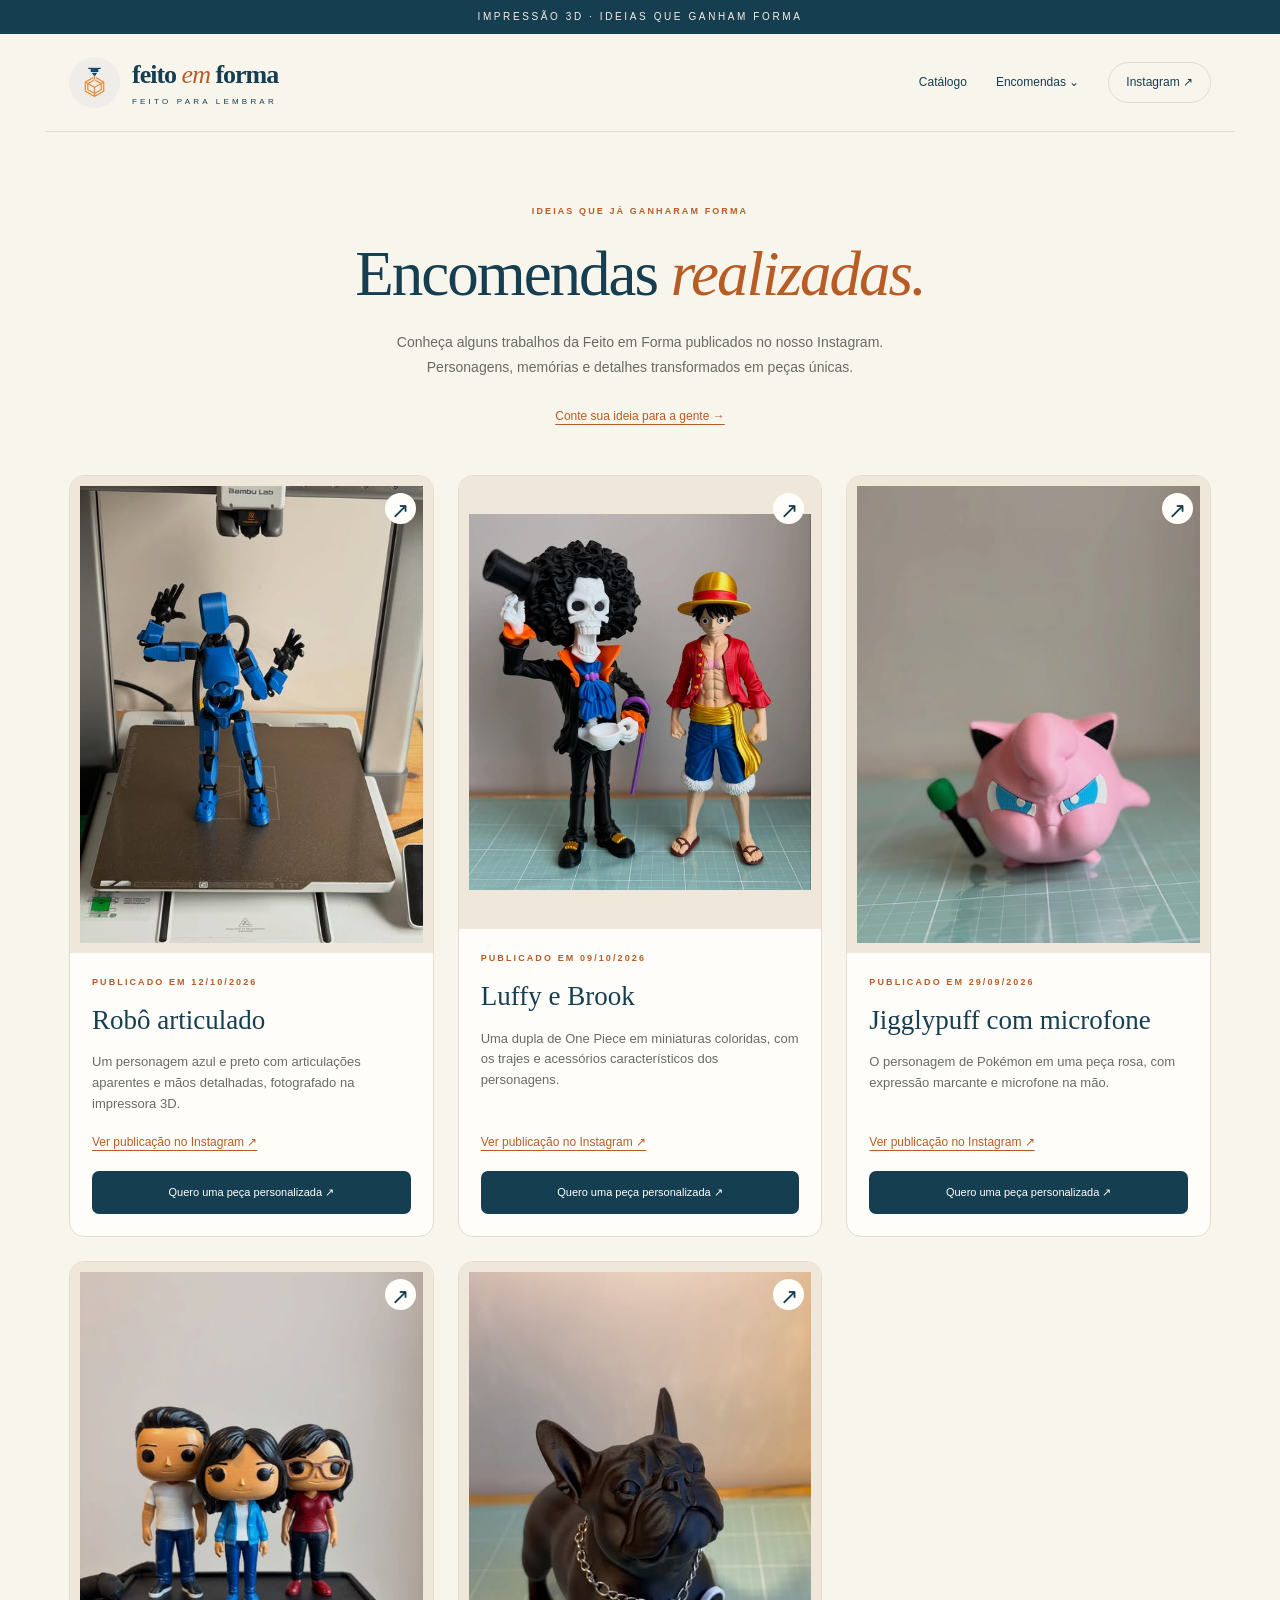
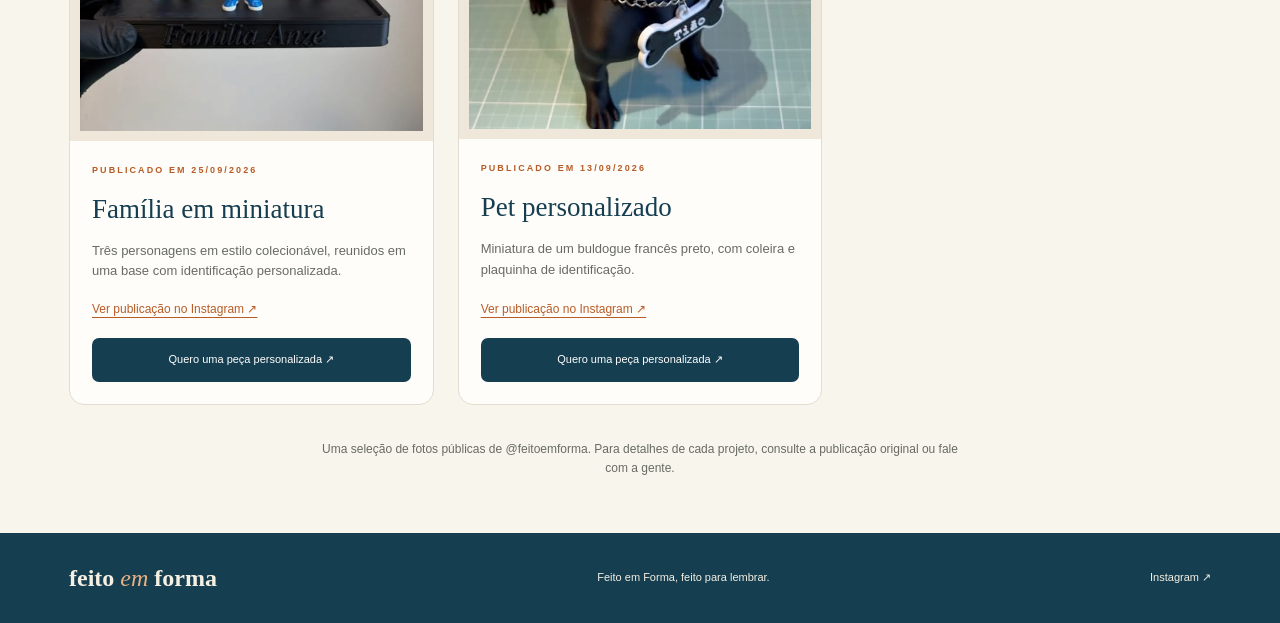
==== encomendas.html @ d6b7e07e "Post 1" ====
<!doctype html><html lang="pt-BR"><head><meta charset="utf-8"><meta name="viewport" content="width=device-width,initial-scale=1"><meta name="theme-color" content="#153e50"><meta name="description" content="Conheça trabalhos da Feito em Forma publicados no Instagram: miniaturas, personagens, famílias e pets personalizados."><title>Encomendas realizadas | Feito em Forma</title><link rel="icon" href="logo.jpg"><link rel="stylesheet" href="style.css"></head><body><div class="topline">IMPRESSÃO 3D · IDEIAS QUE GANHAM FORMA</div><header><a class="brand" href="index.html" aria-label="Feito em Forma, início"><img src="logo.jpg" alt="Símbolo da Feito em Forma"><span>feito <i>em</i> forma<small>FEITO PARA LEMBRAR</small></span></a><nav aria-label="Menu principal"><a href="index.html#catalogo">Catálogo</a><details class="order-menu"><summary>Encomendas <span aria-hidden="true">⌄</span></summary><div class="order-submenu"><a href="encomendas.html">Encomendas realizadas</a><a href="index.html#como-pedir">Solicitar uma peça</a></div></details><a class="instagram" href="https://www.instagram.com/feitoemforma/" target="_blank" rel="noopener noreferrer">Instagram ↗</a></nav></header><main><section class="intro portfolio-intro"><span class="eyebrow">IDEIAS QUE JÁ GANHARAM FORMA</span><h1>Encomendas <em>realizadas.</em></h1><p>Conheça alguns trabalhos da Feito em Forma publicados no nosso Instagram.<br>Personagens, memórias e detalhes transformados em peças únicas.</p><a class="source-link" href="index.html#como-pedir">Conte sua ideia para a gente →</a></section><section class="portfolio-grid" aria-label="Galeria de trabalhos"><article class="portfolio-card"><button class="portfolio-photo" data-photo="encomenda-01.jpg" data-title="Robô articulado" aria-label="Ampliar foto: Robô articulado"><img src="encomenda-01.jpg" alt="Robô articulado — trabalho publicado pela Feito em Forma" loading="lazy"><span aria-hidden="true">↗</span></button><div class="portfolio-info"><span class="eyebrow">PUBLICADO EM 12/10/2026</span><h2>Robô articulado</h2><p>Um personagem azul e preto com articulações aparentes e mãos detalhadas, fotografado na impressora 3D.</p><a class="source-link" href="https://www.instagram.com/feitoemforma/p/DeaKDORAcCs/" target="_blank" rel="noopener noreferrer">Ver publicação no Instagram ↗</a><a class="primary" href="https://wa.me/5511958107686?text=Ol%C3%A1%2C%20Feito%20em%20Forma%21%20Vi%20o%20trabalho%20%E2%80%9CRob%C3%B4%20articulado%E2%80%9D%20na%20galeria%20e%20gostaria%20de%20conversar%20sobre%20uma%20encomenda%20personalizada%20inspirada%20nele.">Quero uma peça personalizada ↗</a></div></article><article class="portfolio-card"><button class="portfolio-photo" data-photo="encomenda-02.jpg" data-title="Luffy e Brook" aria-label="Ampliar foto: Luffy e Brook"><img src="encomenda-02.jpg" alt="Luffy e Brook — trabalho publicado pela Feito em Forma" loading="lazy"><span aria-hidden="true">↗</span></button><div class="portfolio-info"><span class="eyebrow">PUBLICADO EM 09/10/2026</span><h2>Luffy e Brook</h2><p>Uma dupla de One Piece em miniaturas coloridas, com os trajes e acessórios característicos dos personagens.</p><a class="source-link" href="https://www.instagram.com/feitoemforma/p/DeSf1Z9gS2s/" target="_blank" rel="noopener noreferrer">Ver publicação no Instagram ↗</a><a class="primary" href="https://wa.me/5511958107686?text=Ol%C3%A1%2C%20Feito%20em%20Forma%21%20Vi%20o%20trabalho%20%E2%80%9CLuffy%20e%20Brook%E2%80%9D%20na%20galeria%20e%20gostaria%20de%20conversar%20sobre%20uma%20encomenda%20personalizada%20inspirada%20nele.">Quero uma peça personalizada ↗</a></div></article><article class="portfolio-card"><button class="portfolio-photo" data-photo="encomenda-03.jpg" data-title="Jigglypuff com microfone" aria-label="Ampliar foto: Jigglypuff com microfone"><img src="encomenda-03.jpg" alt="Jigglypuff com microfone — trabalho publicado pela Feito em Forma" loading="lazy"><span aria-hidden="true">↗</span></button><div class="portfolio-info"><span class="eyebrow">PUBLICADO EM 29/09/2026</span><h2>Jigglypuff com microfone</h2><p>O personagem de Pokémon em uma peça rosa, com expressão marcante e microfone na mão.</p><a class="source-link" href="https://www.instagram.com/feitoemforma/p/Dd4uqSFAcqw/" target="_blank" rel="noopener noreferrer">Ver publicação no Instagram ↗</a><a class="primary" href="https://wa.me/5511958107686?text=Ol%C3%A1%2C%20Feito%20em%20Forma%21%20Vi%20o%20trabalho%20%E2%80%9CJigglypuff%20com%20microfone%E2%80%9D%20na%20galeria%20e%20gostaria%20de%20conversar%20sobre%20uma%20encomenda%20personalizada%20inspirada%20nele.">Quero uma peça personalizada ↗</a></div></article><article class="portfolio-card"><button class="portfolio-photo" data-photo="encomenda-04.jpg" data-title="Família em miniatura" aria-label="Ampliar foto: Família em miniatura"><img src="encomenda-04.jpg" alt="Família em miniatura — trabalho publicado pela Feito em Forma" loading="lazy"><span aria-hidden="true">↗</span></button><div class="portfolio-info"><span class="eyebrow">PUBLICADO EM 25/09/2026</span><h2>Família em miniatura</h2><p>Três personagens em estilo colecionável, reunidos em uma base com identificação personalizada.</p><a class="source-link" href="https://www.instagram.com/feitoemforma/p/DduZuBrB9a0/" target="_blank" rel="noopener noreferrer">Ver publicação no Instagram ↗</a><a class="primary" href="https://wa.me/5511958107686?text=Ol%C3%A1%2C%20Feito%20em%20Forma%21%20Vi%20o%20trabalho%20%E2%80%9CFam%C3%ADlia%20em%20miniatura%E2%80%9D%20na%20galeria%20e%20gostaria%20de%20conversar%20sobre%20uma%20encomenda%20personalizada%20inspirada%20nele.">Quero uma peça personalizada ↗</a></div></article><article class="portfolio-card"><button class="portfolio-photo" data-photo="encomenda-05.jpg" data-title="Pet personalizado" aria-label="Ampliar foto: Pet personalizado"><img src="encomenda-05.jpg" alt="Pet personalizado — trabalho publicado pela Feito em Forma" loading="lazy"><span aria-hidden="true">↗</span></button><div class="portfolio-info"><span class="eyebrow">PUBLICADO EM 13/09/2026</span><h2>Pet personalizado</h2><p>Miniatura de um buldogue francês preto, com coleira e plaquinha de identificação.</p><a class="source-link" href="https://www.instagram.com/feitoemforma/p/DdPABpdkUyy/" target="_blank" rel="noopener noreferrer">Ver publicação no Instagram ↗</a><a class="primary" href="https://wa.me/5511958107686?text=Ol%C3%A1%2C%20Feito%20em%20Forma%21%20Vi%20o%20trabalho%20%E2%80%9CPet%20personalizado%E2%80%9D%20na%20galeria%20e%20gostaria%20de%20conversar%20sobre%20uma%20encomenda%20personalizada%20inspirada%20nele.">Quero uma peça personalizada ↗</a></div></article></section><p class="portfolio-note">Uma seleção de fotos públicas de @feitoemforma. Para detalhes de cada projeto, consulte a publicação original ou fale com a gente.</p></main><footer><span>feito <i>em</i> forma</span><p>Feito em Forma, feito para lembrar.</p><a href="https://www.instagram.com/feitoemforma/" target="_blank" rel="noopener noreferrer">Instagram ↗</a></footer><dialog id="lightbox"><button class="close" aria-label="Fechar foto">×</button><img alt=""></dialog><script src="gallery.js"></script></body></html>
---- style.css ----
:root{--navy:#153e50;--orange:#b85c26;--cream:#f8f5ed;--line:#e3dccf;--muted:#686b64}*{box-sizing:border-box}html{scroll-behavior:smooth;scroll-padding-top:22px}body{margin:0;background:var(--cream);color:var(--navy);font:14px/1.6 Arial,Helvetica,sans-serif}a{color:inherit;text-decoration:none}button,input,select,textarea{font:inherit}button,a,select{-webkit-tap-highlight-color:transparent}button{cursor:pointer}button:focus-visible,a:focus-visible,input:focus-visible,select:focus-visible,textarea:focus-visible{outline:3px solid #d88144;outline-offset:4px}.topline{background:var(--navy);color:#f7eee0;font-size:10px;text-align:center;letter-spacing:2.6px;padding:9px}header{max-width:1190px;margin:auto;padding:23px 24px;display:flex;align-items:center;justify-content:space-between;border-bottom:1px solid var(--line)}.brand{display:flex;align-items:center;gap:12px}.brand img{width:51px;height:51px;border-radius:50%}.brand>span{font-family:Georgia,serif;font-weight:bold;font-size:26px;line-height:1.2;letter-spacing:-1px}.brand i,footer i{font-weight:normal;color:var(--orange)}.brand small{display:block;font:8px Arial;letter-spacing:3.2px;margin-top:7px}nav{display:flex;gap:29px;align-items:center;font-size:12px}nav a:hover{color:var(--orange)}.instagram{border:1px solid var(--line);border-radius:25px;padding:10px 17px}main{max-width:1190px;padding:0 24px;margin:auto}.intro{text-align:center;padding:66px 0 32px}.eyebrow{font-size:9px;font-weight:700;letter-spacing:2.1px;color:var(--orange)}h1,h2,h3{font-family:Georgia,'Times New Roman',serif;font-weight:normal}h1{font-size:clamp(37px,5.3vw,63px);line-height:1.12;letter-spacing:-2px;margin:19px 0}em{color:var(--orange);font-weight:normal}.intro p{color:var(--muted);font-size:14px;line-height:1.8;margin:20px 0 24px}.primary{display:inline-flex;align-items:center;justify-content:center;gap:25px;background:var(--navy);color:white;border:0;border-radius:7px;padding:13px 22px;font-size:12px}.primary:hover,.interest:hover{background:#27576a}.intro-note{font-family:Georgia;font-style:italic;color:#777665;font-size:12px;margin-top:21px}.intro-note span{color:var(--orange);margin-right:8px}.divider{display:flex;gap:14px;align-items:center;justify-content:center;margin:10px 0 42px;color:#b49159}.divider:before,.divider:after{content:'';height:1px;width:65px;background:#c4ab81}.section-heading{display:flex;align-items:end;justify-content:space-between;gap:25px;margin-bottom:24px}.section-heading h2{font-size:32px;letter-spacing:-.8px;margin:8px 0 0}.section-heading p{font-size:12px;color:var(--muted);margin:0}.filters{display:flex;gap:9px;flex-wrap:wrap;margin-bottom:25px}.filters button{border:1px solid var(--line);background:transparent;padding:8px 17px;border-radius:24px;font-size:11px;color:var(--navy)}.filters button.active{background:var(--navy);border-color:var(--navy);color:white}.products{display:grid;grid-template-columns:repeat(3,minmax(0,1fr));gap:22px}.product{border:1px solid var(--line);border-radius:15px;padding:10px;background:#fffdfa;overflow:hidden;display:flex;flex-direction:column}.product[hidden]{display:none}.visual{height:276px;border-radius:9px;overflow:hidden;position:relative}.visual>img{width:100%;height:100%;object-fit:cover;object-position:50% 57%}.visual svg{width:100%;height:100%}.key-art{background:#f0e5d5}.christmas-art{background:#e7ede4}.photo-label{position:absolute;bottom:10px;left:10px;padding:4px 8px;background:#fffdf4e8;color:#344b4c;letter-spacing:1px;border-radius:3px;font-size:7px}.expand{position:absolute;right:10px;top:10px;border:0;border-radius:50%;background:#fffdf1;width:32px;height:32px;font-size:20px;color:var(--navy)}.info{padding:19px 10px 10px;display:flex;flex-direction:column;flex:1}.info .eyebrow{font-size:8px;letter-spacing:1.5px}h3{margin:5px 0;font-size:24px;letter-spacing:-.6px}.info p{font-size:12px;color:var(--muted);min-height:57px;margin:8px 0 13px}.details{display:flex;gap:6px;flex-wrap:wrap}.details span{font-size:9px;background:#f5f2eb;border:1px solid #eae5db;border-radius:5px;padding:5px 7px;color:#5a625c}.price{font-family:Georgia;font-size:23px;margin:20px 0 16px}.price small{display:block;font:10px Arial;color:var(--muted);margin-top:5px}label{font-size:11px;display:block;margin-bottom:7px;font-weight:bold}select{border:1px solid #dcded8;border-radius:6px;background:#fffdfa;padding:10px;width:100%;color:var(--navy);margin-bottom:12px;font-size:12px}.interest{margin-top:auto;background:var(--navy);color:white;border:0;border-radius:6px;padding:12px 14px;width:100%;font-size:12px;display:flex;justify-content:space-between}.how{margin:65px 0;display:grid;grid-template-columns:1fr 2fr;gap:70px;padding:40px 0;border-top:1px solid var(--line);border-bottom:1px solid var(--line)}.how h2{font-size:39px;line-height:1.15;margin:12px 0}.how ol{list-style:none;display:grid;grid-template-columns:repeat(3,1fr);gap:27px;margin:0;padding:0}.how li>span{font:italic 25px Georgia;color:#b79a70}.how h3{font-size:19px;margin:12px 0}.how p{font-size:12px;color:var(--muted);margin:0}.contact{text-align:center;padding:0 0 62px}.contact h2{font-size:39px;line-height:1.2;margin:15px 0 23px}.contact p{font-size:11px;color:var(--muted);margin-top:14px}footer{background:var(--navy);color:#f6f0e3;padding:25px max(24px,calc((100% - 1142px)/2));display:flex;align-items:center;justify-content:space-between;gap:20px}footer>span{font:bold 24px Georgia}footer i{color:#eab180}footer p,footer a{font-size:11px}dialog{border:1px solid var(--line);border-radius:16px;padding:32px;max-width:520px;width:calc(100% - 28px);color:var(--navy);background:var(--cream);max-height:90vh;overflow:auto}dialog::backdrop{background:#09222ad1}dialog h2{font-size:29px;line-height:1.2;margin:14px 0}dialog p{font-size:12px;color:var(--muted)}.close{position:absolute;top:8px;right:11px;border:0;background:#f8f5ed;color:var(--navy);font-size:27px;line-height:1;width:30px;height:30px;border-radius:50%}dialog input,dialog textarea{width:100%;border:1px solid #cccfc8;border-radius:6px;background:white;color:var(--navy);padding:10px;font-size:12px;margin-bottom:14px}dialog textarea{resize:vertical;line-height:1.6}dialog .primary,.outline{width:100%;margin-top:7px}.outline{display:block;text-align:center;border:1px solid var(--navy);padding:10px;border-radius:7px;font-size:12px}#lightbox{padding:10px;width:auto;max-width:90vw;background:var(--cream)}#lightbox img{display:block;max-height:82vh;max-width:100%;object-fit:contain;border-radius:8px}.sr-only{position:absolute;width:1px;height:1px;overflow:hidden;clip:rect(0,0,0,0)}@media(max-width:900px){.products{gap:12px}.visual{height:220px}.info{padding:15px 4px 5px}.info h3{font-size:21px}.how{gap:25px;grid-template-columns:1fr}.how h2 br{display:none}}@media(max-width:650px){header{padding:18px}.brand>span{font-size:22px}.brand img{width:42px;height:42px}nav>a:not(.instagram){display:none}nav{gap:0}.instagram{font-size:10px;padding:8px 11px}.topline{font-size:8px;letter-spacing:2px}main{padding:0 18px}.intro{padding-top:42px}h1{letter-spacing:-1.3px}.intro>.eyebrow{font-size:8px;letter-spacing:1.4px}.intro p{font-size:13px}.desktop{display:none}.section-heading{display:block}.section-heading h2{font-size:29px}.section-heading p{margin-top:12px}.products{grid-template-columns:1fr;gap:22px}.product{max-width:440px;width:100%;margin:auto}.visual{height:310px}.info{padding:20px 12px 12px}.info h3{font-size:27px}.info p{min-height:0;font-size:13px}.info .eyebrow{font-size:9px}.how{margin:45px 0}.how ol{grid-template-columns:1fr;gap:22px}.how li{display:flex;align-items:baseline;gap:20px}.how li>span{font-size:23px}.how h3{margin:0 0 5px}.contact h2{font-size:34px}footer{flex-direction:column;gap:4px;text-align:center}footer p{margin:5px}.filters button{font-size:10px;padding:8px 12px}dialog{padding:30px 21px}.visual>img{object-position:50% 57%}}@media(prefers-reduced-motion:reduce){html{scroll-behavior:auto}}

.natal-photo{background:#f3ecdf}.natal-photo svg{display:block}.natal-product h3{min-height:58px;font-size:23px}.natal-product .info p{min-height:58px}.natal-product .photo-label{font-size:7px}@media(max-width:650px){.natal-product h3,.natal-product .info p{min-height:0}.natal-product h3{font-size:26px}}
.standard-photo{height:auto;aspect-ratio:1/1;background:#eee7da;padding:12px;display:flex;align-items:center;justify-content:center;border:1px solid #e5ddce}.standard-photo>img{width:100%;height:100%;object-fit:contain;object-position:center;border-radius:4px}.standard-photo .photo-label{bottom:6px;left:6px;font-size:7px}.new-product h3{font-size:24px;min-height:58px;text-align:center}.new-product .info>.eyebrow{text-align:center}.new-product .info>p:not(.price-note){min-height:76px;text-align:center}.specs{display:flex;justify-content:center;gap:7px;margin:0 0 7px;flex-wrap:wrap}.spec-box{background:#f6f2e9;border:1px solid #ded6c7;border-radius:8px;padding:8px 10px;min-width:75px;text-align:center;flex:1}.spec-box strong{display:block;font-size:9px;text-transform:uppercase;letter-spacing:.6px;margin-bottom:4px}.spec-box span{font-size:11px;color:#52605b}.new-product .price{text-align:center;margin:14px 0 7px}.new-product .info .price-note{min-height:30px;margin:0 0 13px;text-align:center;font-size:10px}.new-product .info .discount{color:#305a38;font-weight:bold;background:#eef3e9;border-radius:5px;padding:6px}.subtotal{display:flex;justify-content:space-between;font-size:12px;margin:0 0 14px}.personalization{width:100%;border:1px solid #dcded8;border-radius:6px;padding:10px;margin-bottom:12px;font-size:12px;color:var(--navy)}@media(max-width:650px){.new-product h3{min-height:0}.new-product .info>p:not(.price-note){min-height:0}.standard-photo{height:auto}.spec-box{padding:10px}.spec-box span{font-size:12px}}

.custom-project{grid-template-columns:1fr 1.2fr;gap:55px}.custom-project>div>p{max-width:400px;font-size:13px;margin:16px 0}.custom-project form{padding:25px;border:1px solid var(--line);border-radius:14px;background:#fffdfa}.custom-project textarea,.custom-project input{display:block;width:100%;border:1px solid #dcded8;border-radius:6px;background:white;color:var(--navy);padding:11px;font:13px Arial;margin-bottom:17px}.custom-project textarea{resize:vertical;line-height:1.6}.custom-project label span{font-weight:normal;color:var(--muted)}.idea-fields{display:grid;grid-template-columns:1fr 1fr;gap:16px}.custom-project .primary{width:100%;line-height:1.5}.custom-project .idea-hint{font-size:11px;line-height:1.7;margin-top:13px}@media(max-width:750px){.custom-project{grid-template-columns:1fr;gap:22px}.custom-project form{padding:19px}.idea-fields{grid-template-columns:1fr;gap:0}}

.order-menu{position:relative;font-size:12px}.order-menu summary{cursor:pointer;list-style:none;padding:10px 0}.order-menu summary::-webkit-details-marker{display:none}.order-menu summary:focus-visible{outline:3px solid #d88144;outline-offset:3px}.order-submenu{position:absolute;top:100%;right:0;z-index:20;width:220px;background:#fffdfa;border:1px solid var(--line);border-radius:9px;padding:7px;box-shadow:0 8px 24px #153e501c}.order-submenu a{display:block;padding:10px;border-radius:5px}.order-submenu a:hover{background:var(--cream)}.portfolio-intro{padding-bottom:48px}.portfolio-grid{display:grid;grid-template-columns:repeat(3,minmax(0,1fr));gap:24px}.portfolio-card{background:#fffdfa;border:1px solid var(--line);border-radius:15px;overflow:hidden;display:flex;flex-direction:column}.portfolio-photo{display:block;position:relative;border:0;background:#eee7da;padding:10px;width:100%;aspect-ratio:4/5}.portfolio-photo img{width:100%;height:100%;object-fit:contain;display:block}.portfolio-photo>span{position:absolute;right:17px;top:17px;background:#fffdfa;border-radius:50%;width:31px;height:31px;color:var(--navy);font-size:22px}.portfolio-info{padding:22px;display:flex;flex-direction:column;flex:1}.portfolio-info h2{font-size:27px;margin:10px 0}.portfolio-info p{font-size:13px;color:var(--muted);margin:0 0 18px}.source-link{font-size:12px;color:var(--orange);text-decoration:underline;text-underline-offset:4px}.portfolio-info .source-link{margin-top:auto;margin-bottom:19px}.portfolio-info .primary{font-size:11px;gap:5px}.portfolio-note{text-align:center;font-size:12px;color:var(--muted);margin:35px auto 55px;max-width:650px}@media(max-width:900px){.portfolio-grid{grid-template-columns:repeat(2,minmax(0,1fr))}}@media(max-width:650px){nav{gap:12px}.order-menu{font-size:10px}.portfolio-grid{grid-template-columns:1fr}.portfolio-intro h1{font-size:39px}.order-submenu{right:-60px}.brand>span{font-size:19px}.brand img{width:36px;height:36px}.brand{gap:7px}}
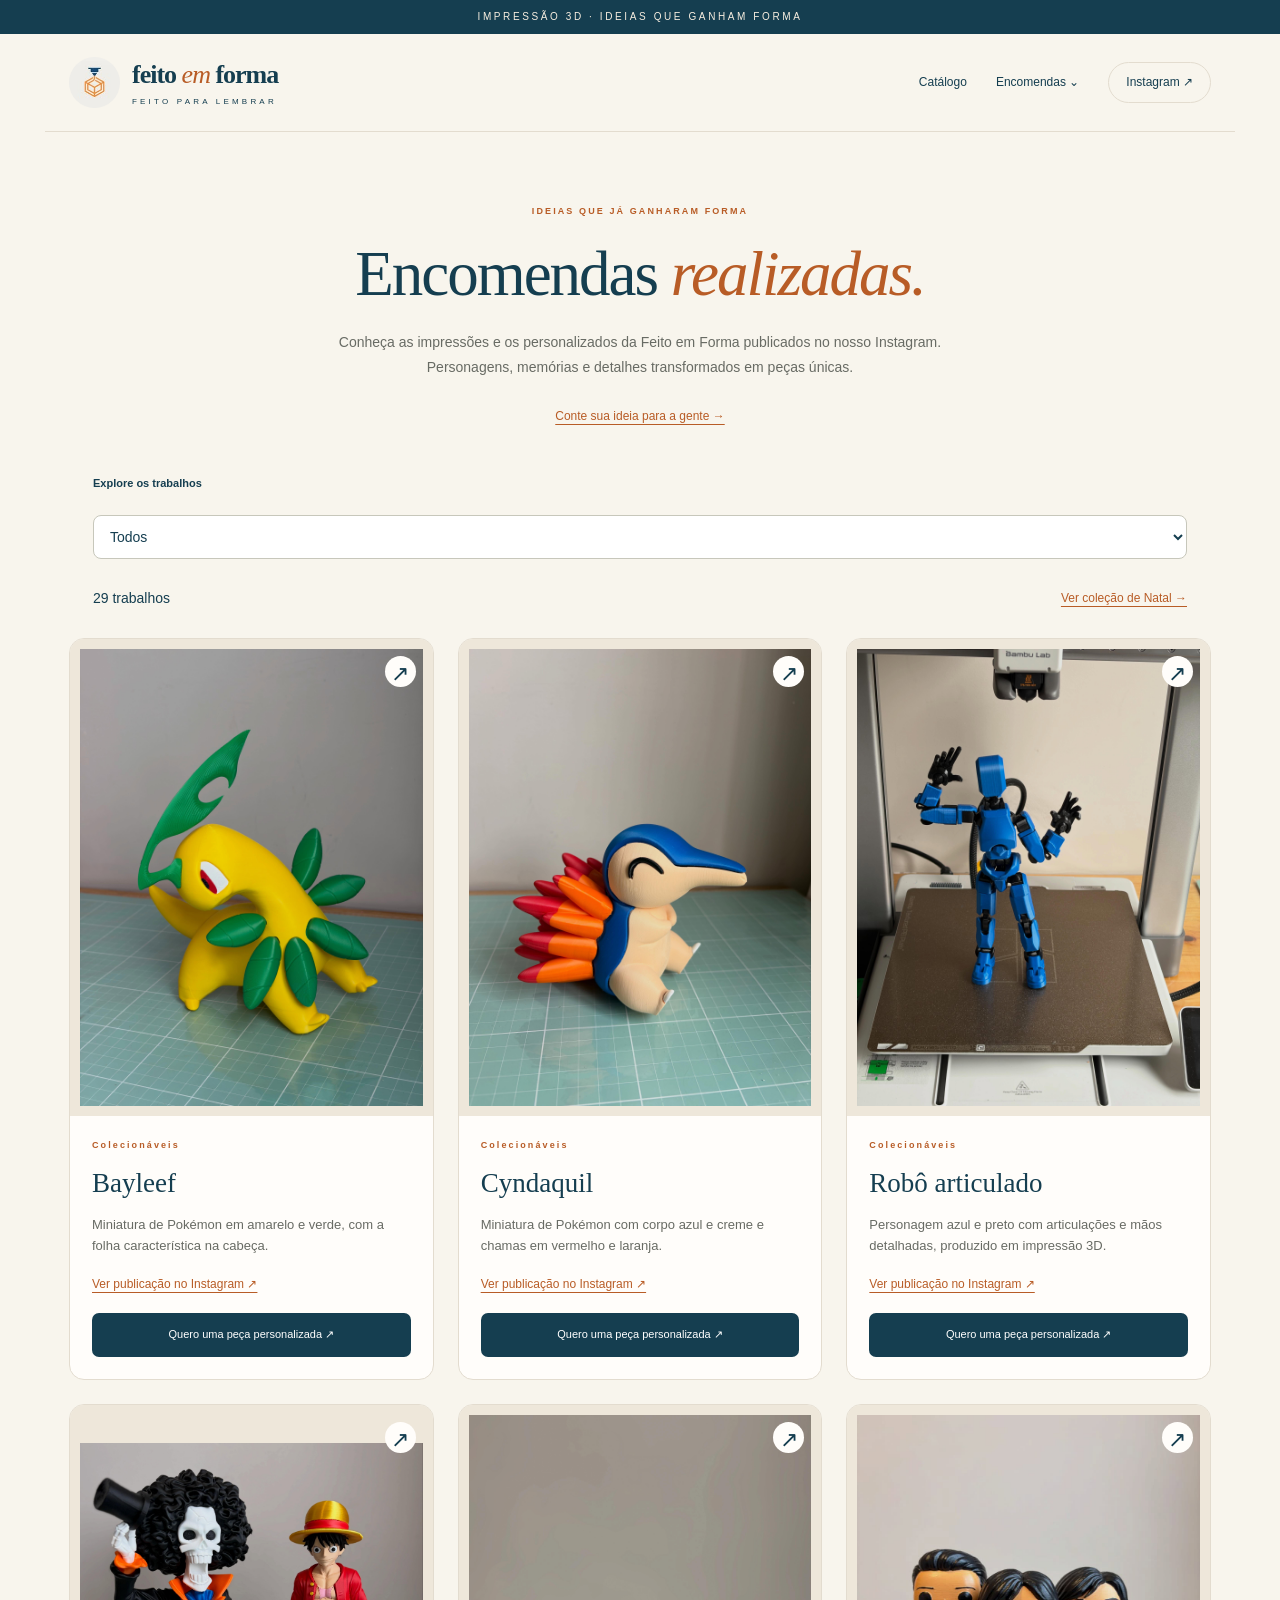
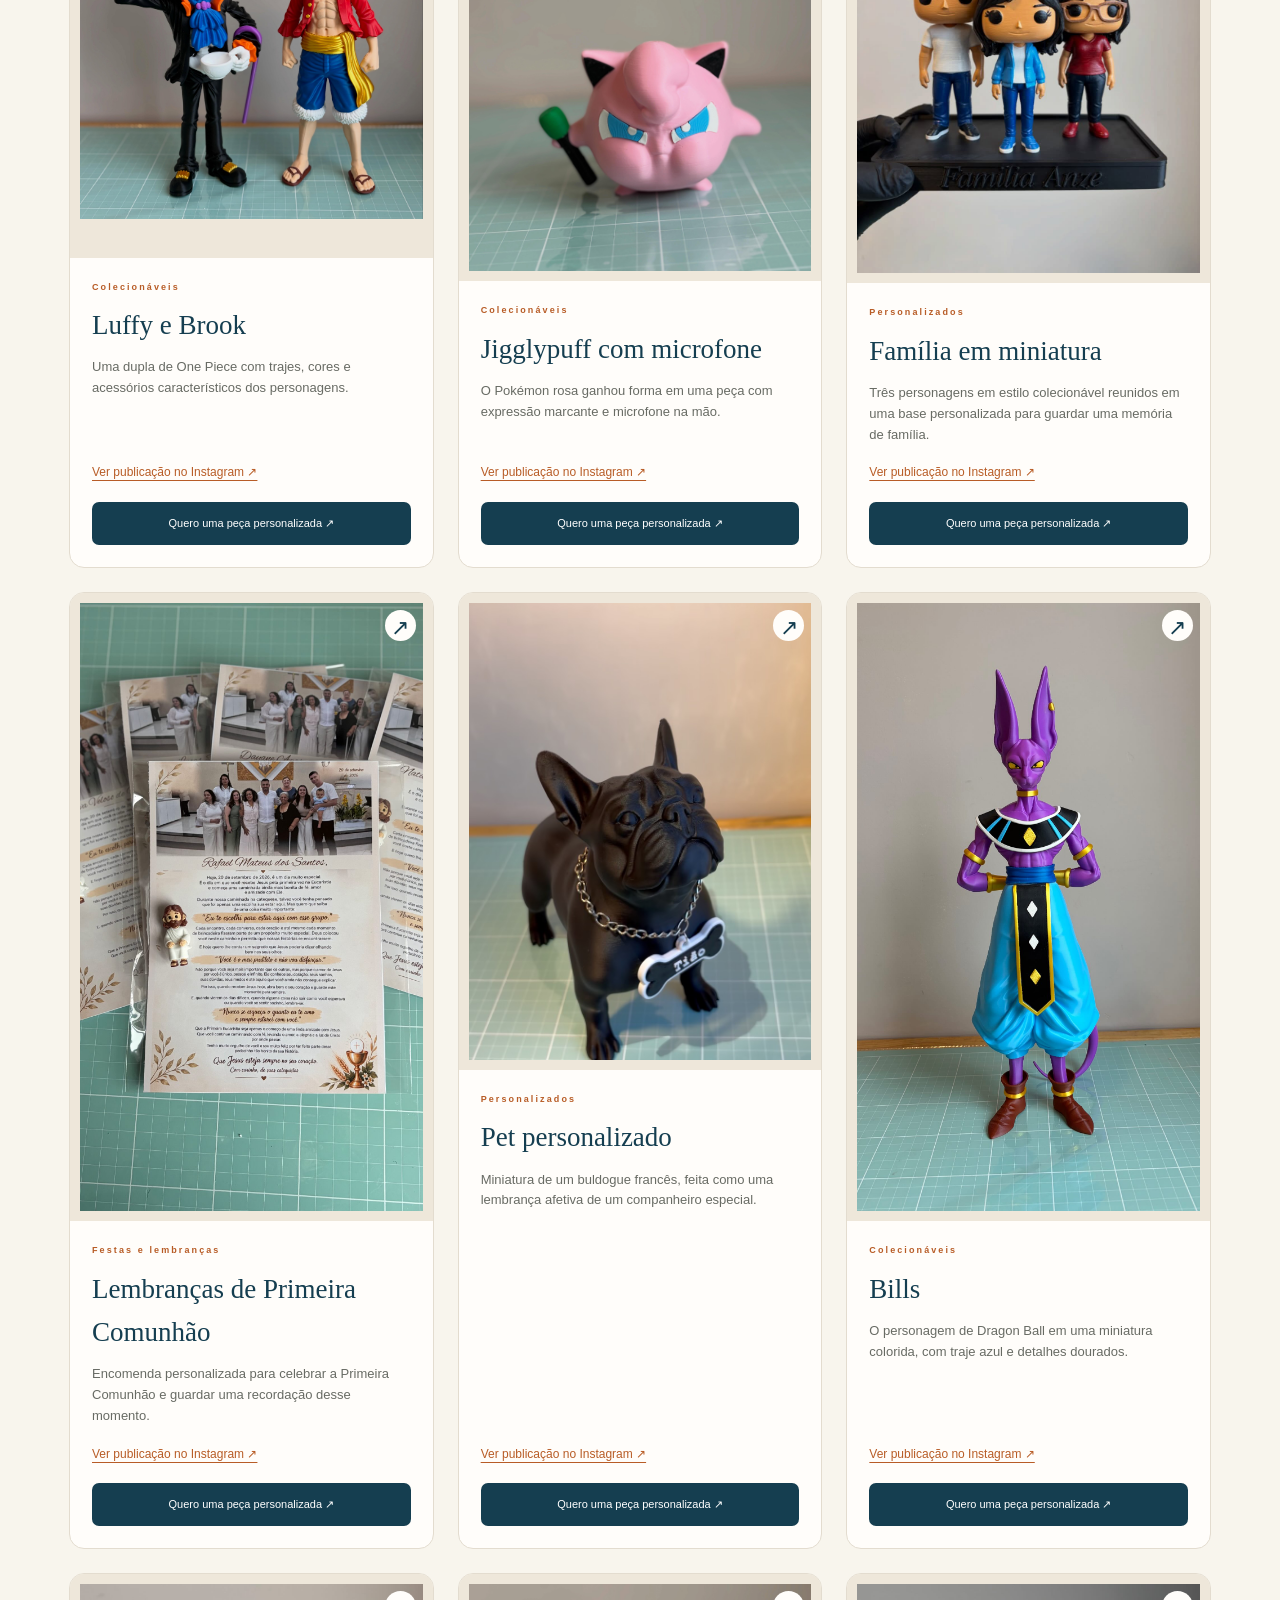
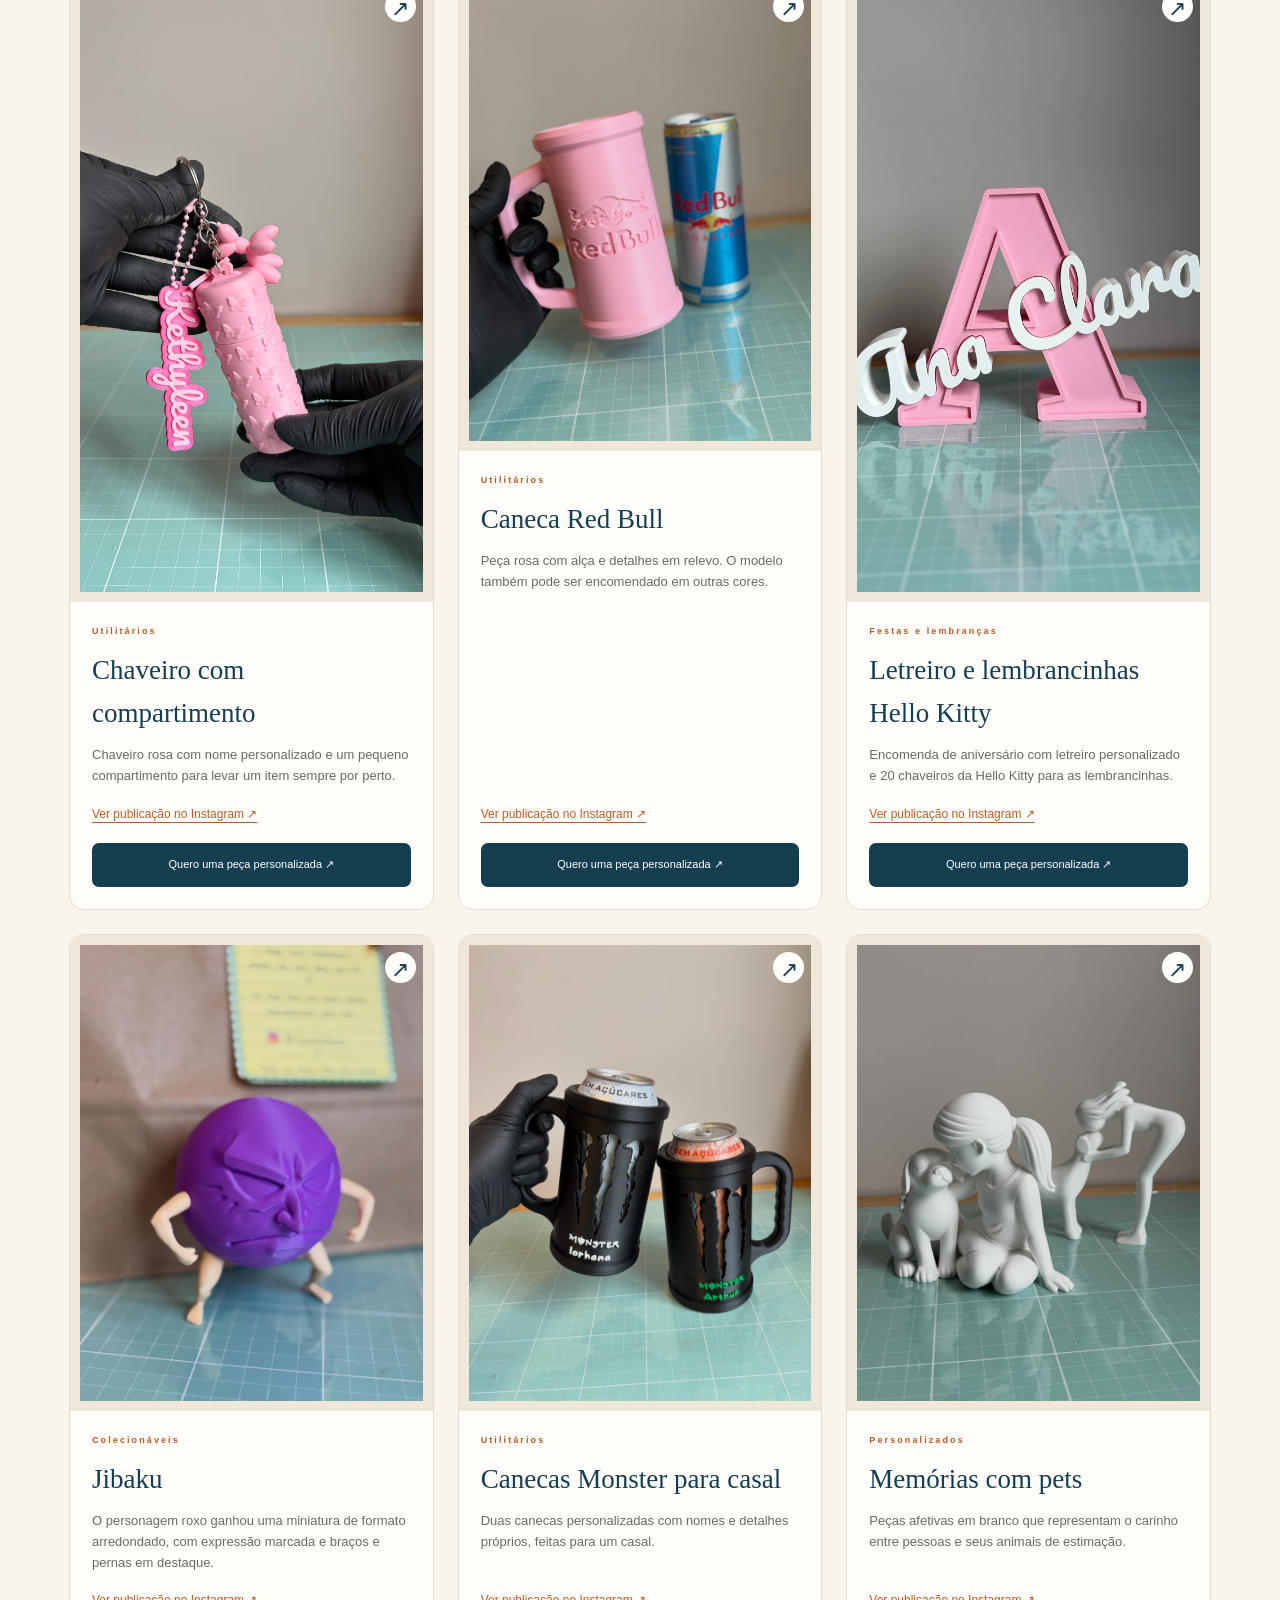
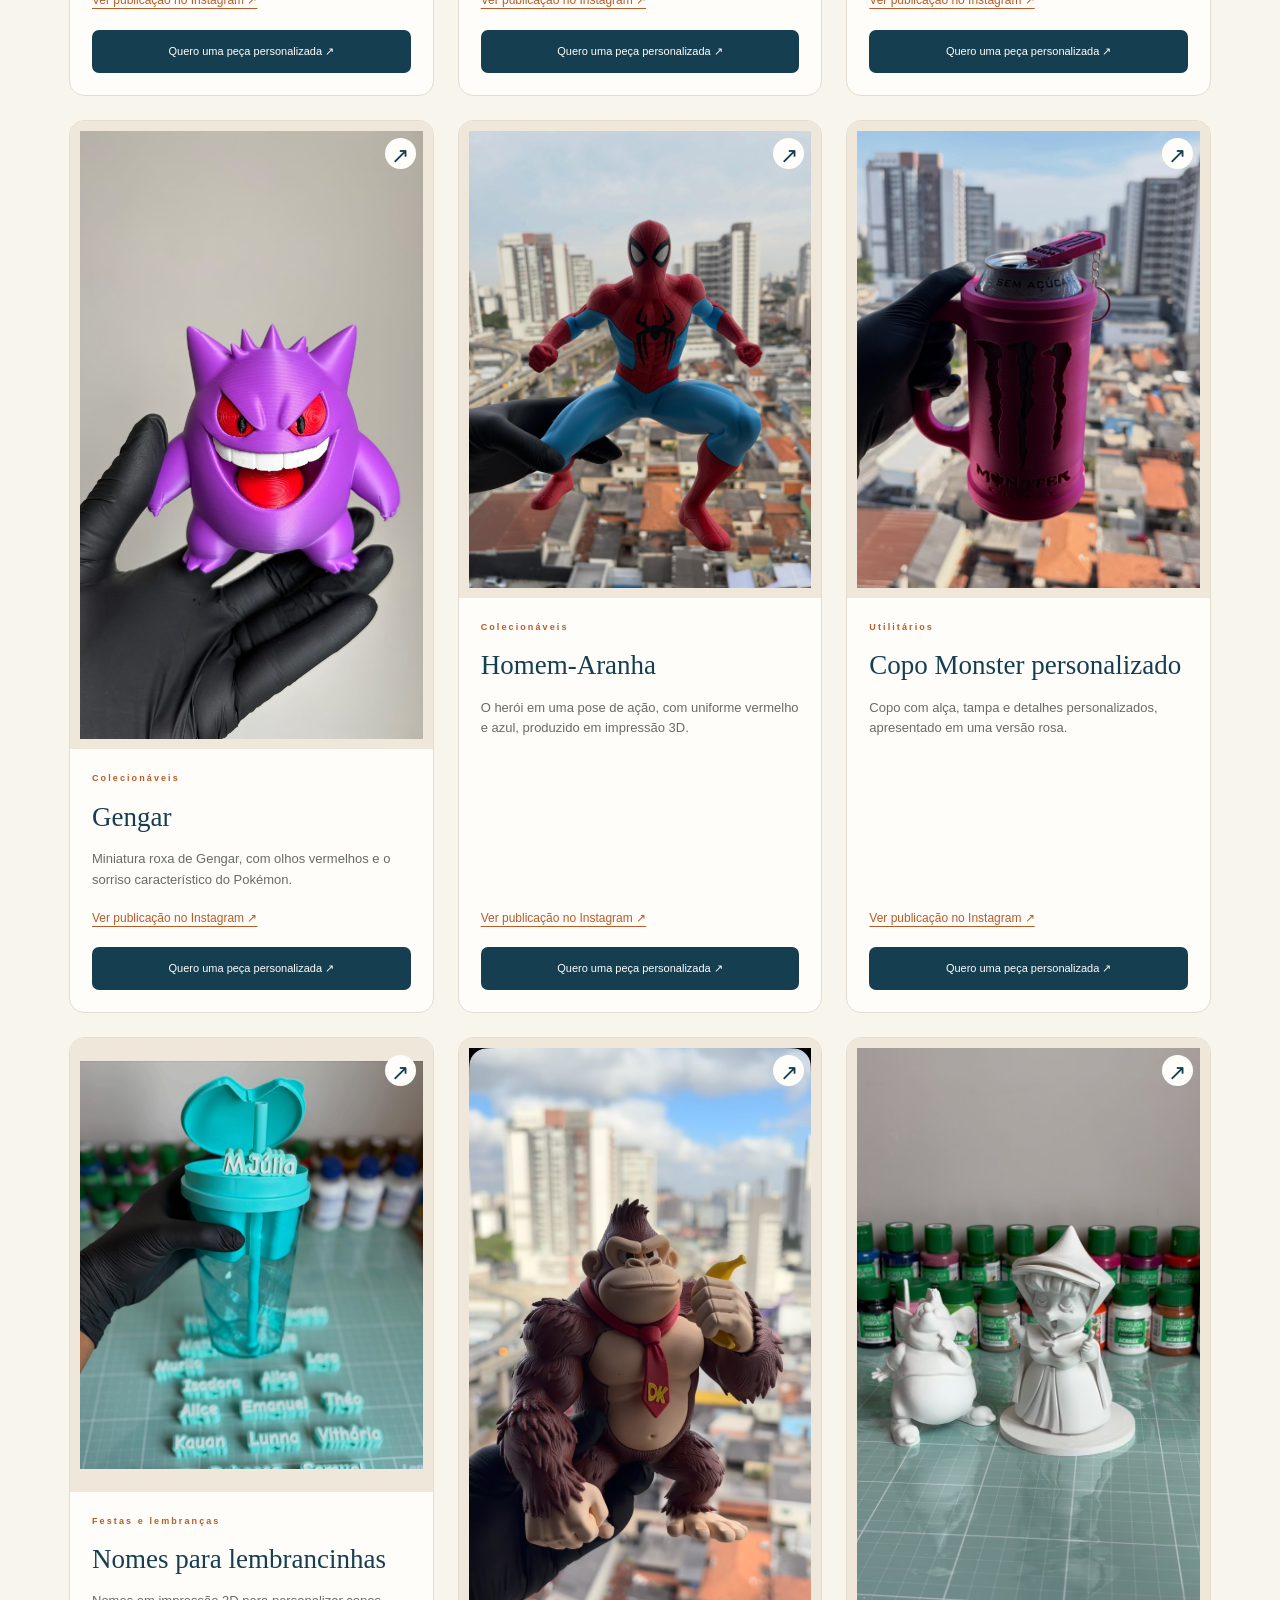
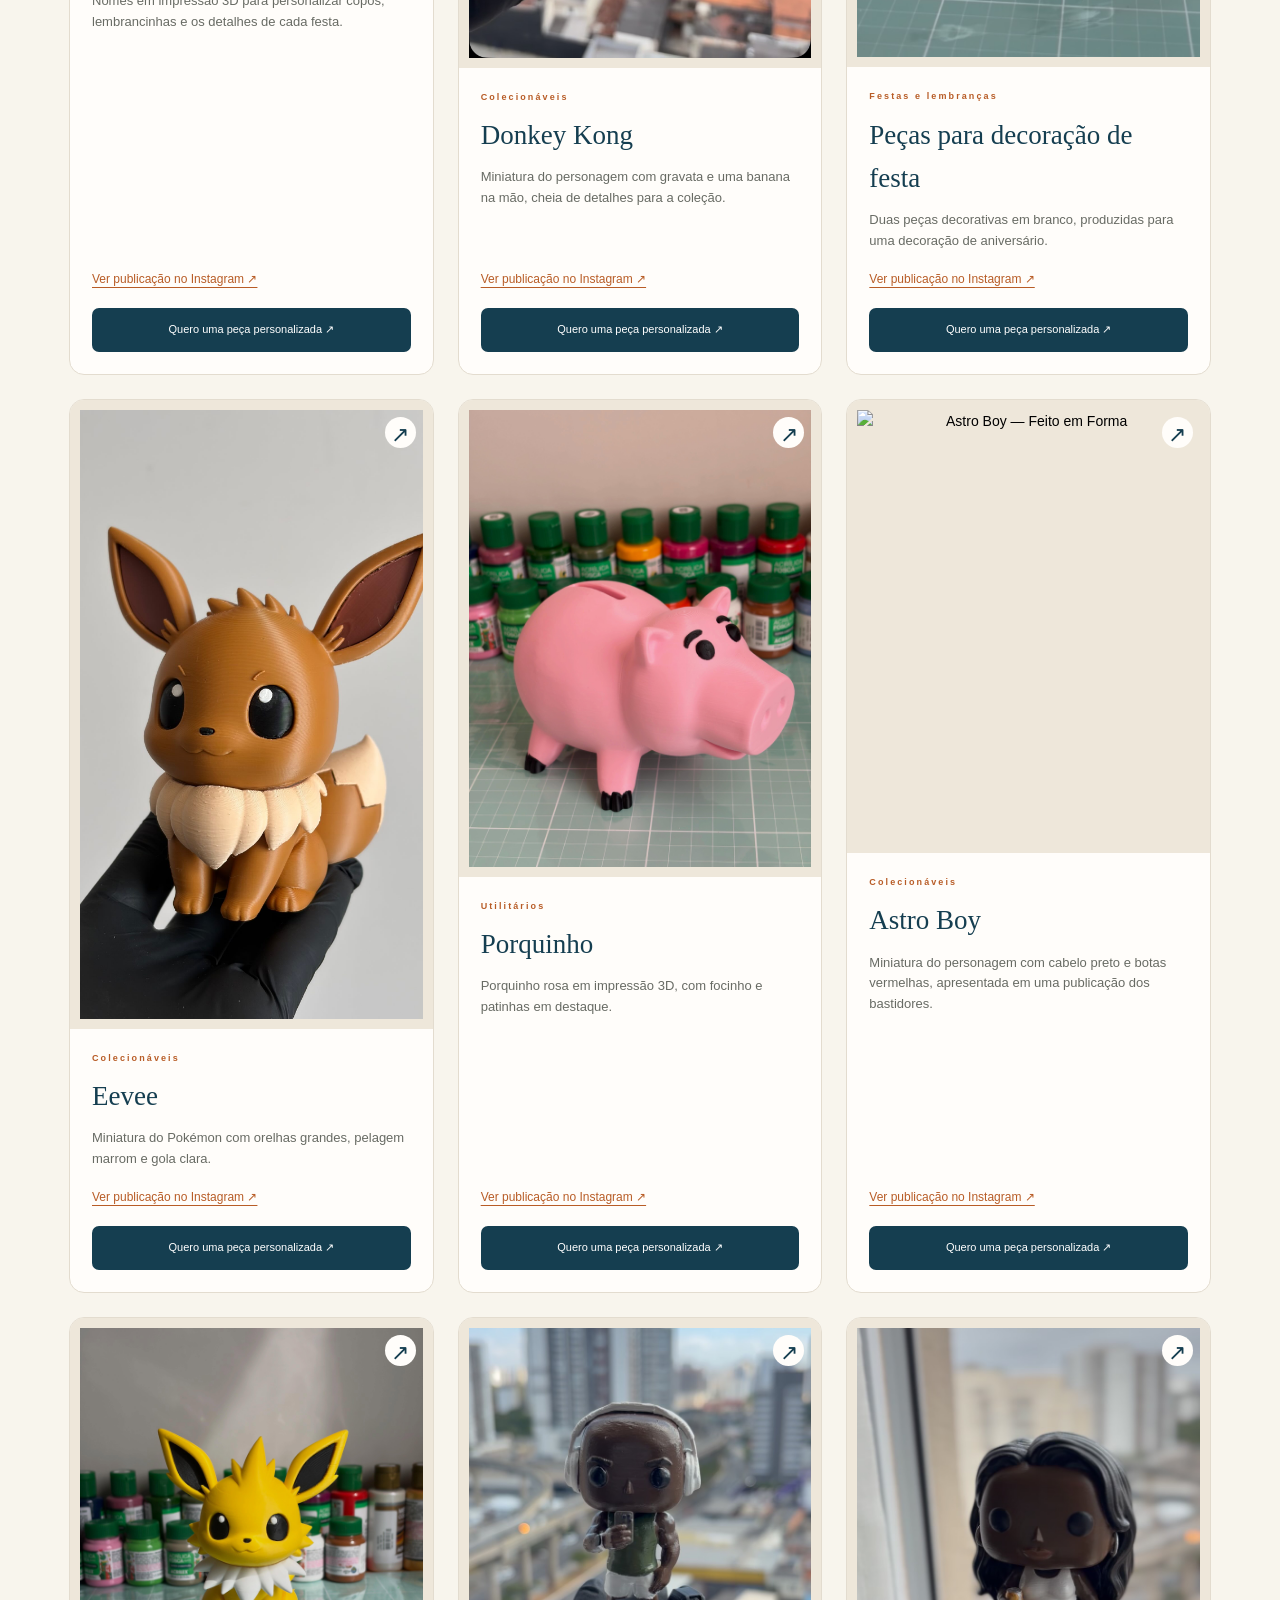
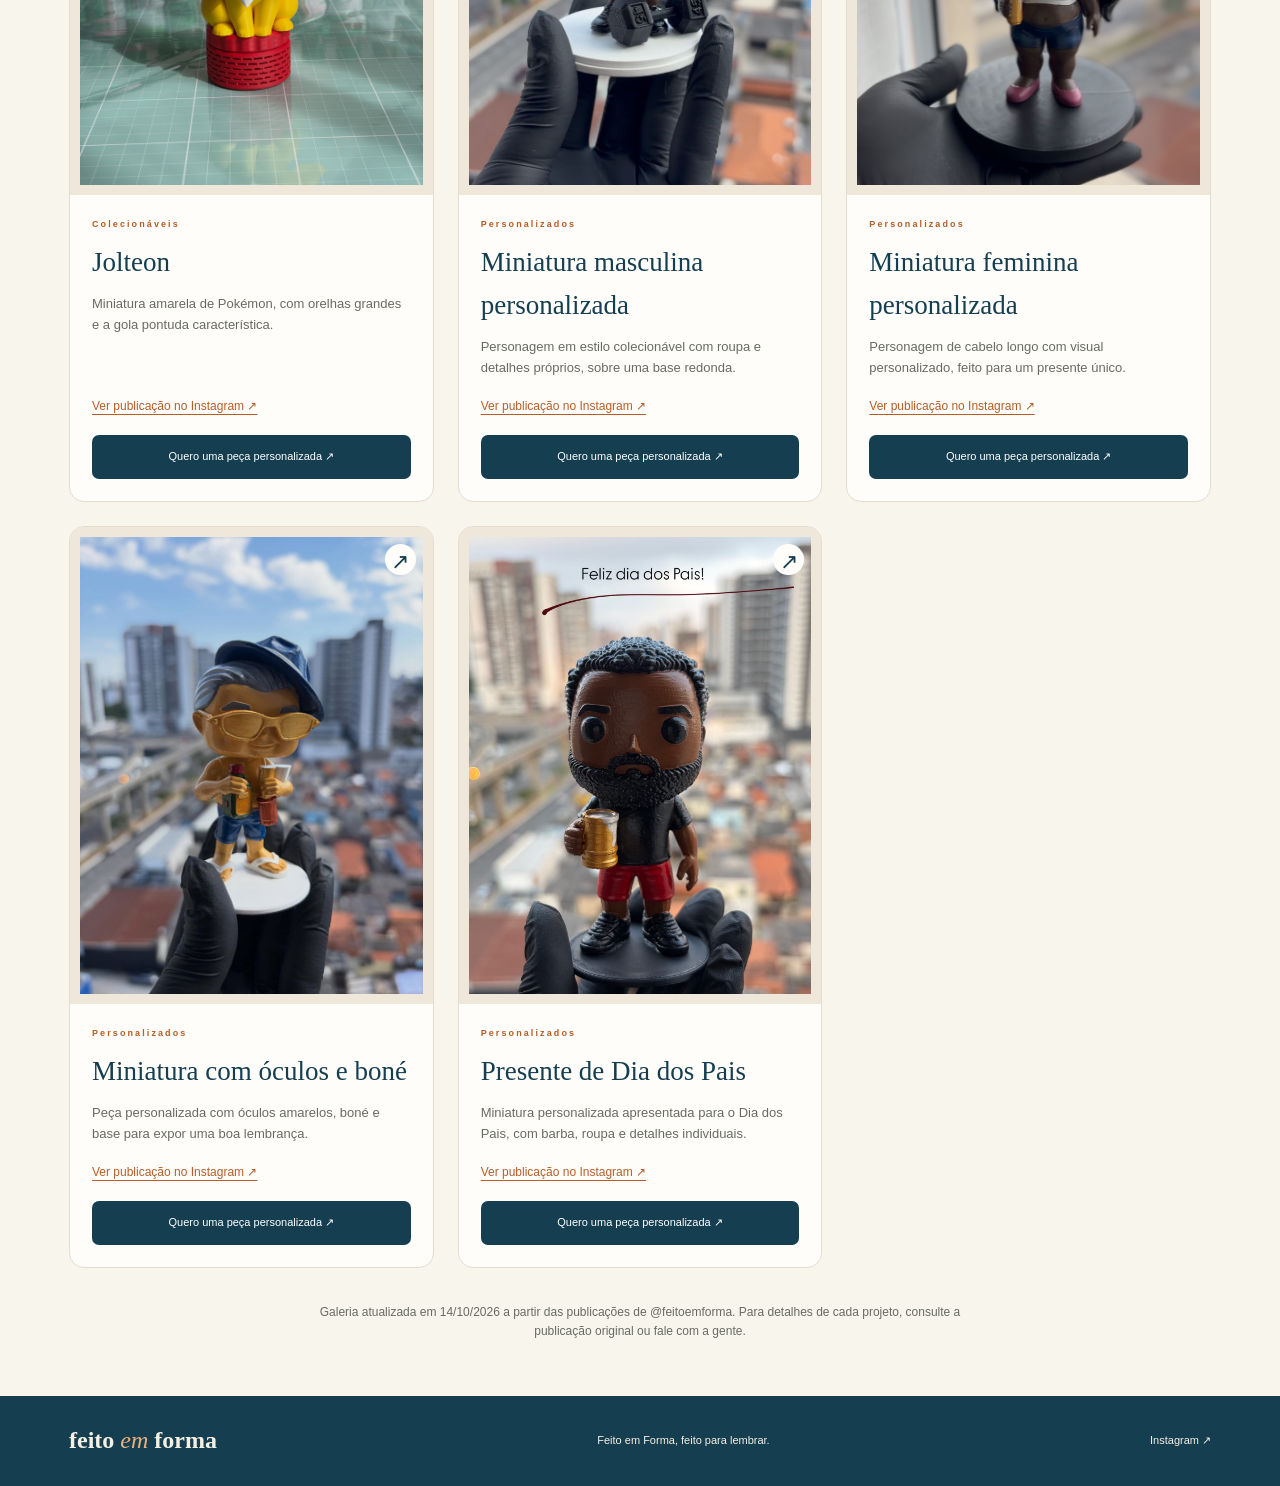
==== commit 811adb38: "Add files via upload" ====
--- a/encomendas.html
+++ b/encomendas.html
@@ -1 +1 @@
-<!doctype html><html lang="pt-BR"><head><meta charset="utf-8"><meta name="viewport" content="width=device-width,initial-scale=1"><meta name="theme-color" content="#153e50"><meta name="description" content="Conheça trabalhos da Feito em Forma publicados no Instagram: miniaturas, personagens, famílias e pets personalizados."><title>Encomendas realizadas | Feito em Forma</title><link rel="icon" href="logo.jpg"><link rel="stylesheet" href="style.css"></head><body><div class="topline">IMPRESSÃO 3D · IDEIAS QUE GANHAM FORMA</div><header><a class="brand" href="index.html" aria-label="Feito em Forma, início"><img src="logo.jpg" alt="Símbolo da Feito em Forma"><span>feito <i>em</i> forma<small>FEITO PARA LEMBRAR</small></span></a><nav aria-label="Menu principal"><a href="index.html#catalogo">Catálogo</a><details class="order-menu"><summary>Encomendas <span aria-hidden="true">⌄</span></summary><div class="order-submenu"><a href="encomendas.html">Encomendas realizadas</a><a href="index.html#como-pedir">Solicitar uma peça</a></div></details><a class="instagram" href="https://www.instagram.com/feitoemforma/" target="_blank" rel="noopener noreferrer">Instagram ↗</a></nav></header><main><section class="intro portfolio-intro"><span class="eyebrow">IDEIAS QUE JÁ GANHARAM FORMA</span><h1>Encomendas <em>realizadas.</em></h1><p>Conheça alguns trabalhos da Feito em Forma publicados no nosso Instagram.<br>Personagens, memórias e detalhes transformados em peças únicas.</p><a class="source-link" href="index.html#como-pedir">Conte sua ideia para a gente →</a></section><section class="portfolio-grid" aria-label="Galeria de trabalhos"><article class="portfolio-card"><button class="portfolio-photo" data-photo="encomenda-01.jpg" data-title="Robô articulado" aria-label="Ampliar foto: Robô articulado"><img src="encomenda-01.jpg" alt="Robô articulado — trabalho publicado pela Feito em Forma" loading="lazy"><span aria-hidden="true">↗</span></button><div class="portfolio-info"><span class="eyebrow">PUBLICADO EM 12/10/2026</span><h2>Robô articulado</h2><p>Um personagem azul e preto com articulações aparentes e mãos detalhadas, fotografado na impressora 3D.</p><a class="source-link" href="https://www.instagram.com/feitoemforma/p/DeaKDORAcCs/" target="_blank" rel="noopener noreferrer">Ver publicação no Instagram ↗</a><a class="primary" href="https://wa.me/5511958107686?text=Ol%C3%A1%2C%20Feito%20em%20Forma%21%20Vi%20o%20trabalho%20%E2%80%9CRob%C3%B4%20articulado%E2%80%9D%20na%20galeria%20e%20gostaria%20de%20conversar%20sobre%20uma%20encomenda%20personalizada%20inspirada%20nele.">Quero uma peça personalizada ↗</a></div></article><article class="portfolio-card"><button class="portfolio-photo" data-photo="encomenda-02.jpg" data-title="Luffy e Brook" aria-label="Ampliar foto: Luffy e Brook"><img src="encomenda-02.jpg" alt="Luffy e Brook — trabalho publicado pela Feito em Forma" loading="lazy"><span aria-hidden="true">↗</span></button><div class="portfolio-info"><span class="eyebrow">PUBLICADO EM 09/10/2026</span><h2>Luffy e Brook</h2><p>Uma dupla de One Piece em miniaturas coloridas, com os trajes e acessórios característicos dos personagens.</p><a class="source-link" href="https://www.instagram.com/feitoemforma/p/DeSf1Z9gS2s/" target="_blank" rel="noopener noreferrer">Ver publicação no Instagram ↗</a><a class="primary" href="https://wa.me/5511958107686?text=Ol%C3%A1%2C%20Feito%20em%20Forma%21%20Vi%20o%20trabalho%20%E2%80%9CLuffy%20e%20Brook%E2%80%9D%20na%20galeria%20e%20gostaria%20de%20conversar%20sobre%20uma%20encomenda%20personalizada%20inspirada%20nele.">Quero uma peça personalizada ↗</a></div></article><article class="portfolio-card"><button class="portfolio-photo" data-photo="encomenda-03.jpg" data-title="Jigglypuff com microfone" aria-label="Ampliar foto: Jigglypuff com microfone"><img src="encomenda-03.jpg" alt="Jigglypuff com microfone — trabalho publicado pela Feito em Forma" loading="lazy"><span aria-hidden="true">↗</span></button><div class="portfolio-info"><span class="eyebrow">PUBLICADO EM 29/09/2026</span><h2>Jigglypuff com microfone</h2><p>O personagem de Pokémon em uma peça rosa, com expressão marcante e microfone na mão.</p><a class="source-link" href="https://www.instagram.com/feitoemforma/p/Dd4uqSFAcqw/" target="_blank" rel="noopener noreferrer">Ver publicação no Instagram ↗</a><a class="primary" href="https://wa.me/5511958107686?text=Ol%C3%A1%2C%20Feito%20em%20Forma%21%20Vi%20o%20trabalho%20%E2%80%9CJigglypuff%20com%20microfone%E2%80%9D%20na%20galeria%20e%20gostaria%20de%20conversar%20sobre%20uma%20encomenda%20personalizada%20inspirada%20nele.">Quero uma peça personalizada ↗</a></div></article><article class="portfolio-card"><button class="portfolio-photo" data-photo="encomenda-04.jpg" data-title="Família em miniatura" aria-label="Ampliar foto: Família em miniatura"><img src="encomenda-04.jpg" alt="Família em miniatura — trabalho publicado pela Feito em Forma" loading="lazy"><span aria-hidden="true">↗</span></button><div class="portfolio-info"><span class="eyebrow">PUBLICADO EM 25/09/2026</span><h2>Família em miniatura</h2><p>Três personagens em estilo colecionável, reunidos em uma base com identificação personalizada.</p><a class="source-link" href="https://www.instagram.com/feitoemforma/p/DduZuBrB9a0/" target="_blank" rel="noopener noreferrer">Ver publicação no Instagram ↗</a><a class="primary" href="https://wa.me/5511958107686?text=Ol%C3%A1%2C%20Feito%20em%20Forma%21%20Vi%20o%20trabalho%20%E2%80%9CFam%C3%ADlia%20em%20miniatura%E2%80%9D%20na%20galeria%20e%20gostaria%20de%20conversar%20sobre%20uma%20encomenda%20personalizada%20inspirada%20nele.">Quero uma peça personalizada ↗</a></div></article><article class="portfolio-card"><button class="portfolio-photo" data-photo="encomenda-05.jpg" data-title="Pet personalizado" aria-label="Ampliar foto: Pet personalizado"><img src="encomenda-05.jpg" alt="Pet personalizado — trabalho publicado pela Feito em Forma" loading="lazy"><span aria-hidden="true">↗</span></button><div class="portfolio-info"><span class="eyebrow">PUBLICADO EM 13/09/2026</span><h2>Pet personalizado</h2><p>Miniatura de um buldogue francês preto, com coleira e plaquinha de identificação.</p><a class="source-link" href="https://www.instagram.com/feitoemforma/p/DdPABpdkUyy/" target="_blank" rel="noopener noreferrer">Ver publicação no Instagram ↗</a><a class="primary" href="https://wa.me/5511958107686?text=Ol%C3%A1%2C%20Feito%20em%20Forma%21%20Vi%20o%20trabalho%20%E2%80%9CPet%20personalizado%E2%80%9D%20na%20galeria%20e%20gostaria%20de%20conversar%20sobre%20uma%20encomenda%20personalizada%20inspirada%20nele.">Quero uma peça personalizada ↗</a></div></article></section><p class="portfolio-note">Uma seleção de fotos públicas de @feitoemforma. Para detalhes de cada projeto, consulte a publicação original ou fale com a gente.</p></main><footer><span>feito <i>em</i> forma</span><p>Feito em Forma, feito para lembrar.</p><a href="https://www.instagram.com/feitoemforma/" target="_blank" rel="noopener noreferrer">Instagram ↗</a></footer><dialog id="lightbox"><button class="close" aria-label="Fechar foto">×</button><img alt=""></dialog><script src="gallery.js"></script></body></html>+<!doctype html><html lang="pt-BR"><head><meta charset="utf-8"><meta name="viewport" content="width=device-width,initial-scale=1"><meta name="theme-color" content="#153e50"><meta name="description" content="Conheça trabalhos da Feito em Forma publicados no Instagram: miniaturas, personagens, famílias e pets personalizados."><title>Encomendas realizadas | Feito em Forma</title><link rel="icon" href="logo.jpg"><link rel="stylesheet" href="style.css"></head><body><div class="topline">IMPRESSÃO 3D · IDEIAS QUE GANHAM FORMA</div><header><a class="brand" href="index.html" aria-label="Feito em Forma, início"><img src="logo.jpg" alt="Símbolo da Feito em Forma"><span>feito <i>em</i> forma<small>FEITO PARA LEMBRAR</small></span></a><nav aria-label="Menu principal"><a href="index.html#catalogo">Catálogo</a><details class="order-menu"><summary>Encomendas <span aria-hidden="true">⌄</span></summary><div class="order-submenu"><a href="encomendas.html">Encomendas realizadas</a><a href="index.html#como-pedir">Solicitar uma peça</a></div></details><a class="instagram" href="https://www.instagram.com/feitoemforma/" target="_blank" rel="noopener noreferrer">Instagram ↗</a></nav></header><main><section class="intro portfolio-intro"><span class="eyebrow">IDEIAS QUE JÁ GANHARAM FORMA</span><h1>Encomendas <em>realizadas.</em></h1><p>Conheça as impressões e os personalizados da Feito em Forma publicados no nosso Instagram.<br>Personagens, memórias e detalhes transformados em peças únicas.</p><a class="source-link" href="index.html#como-pedir">Conte sua ideia para a gente →</a></section><section class="gallery-controls" aria-label="Filtrar trabalhos"><label for="gallery-filter">Explore os trabalhos</label><select id="gallery-filter"><option value="">Todos</option><option>Colecionáveis</option><option>Personalizados</option><option>Utilitários</option><option>Festas e lembranças</option></select><span id="gallery-count" role="status">29 trabalhos</span><a class="source-link" href="index.html#catalogo">Ver coleção de Natal →</a></section><section class="portfolio-grid" aria-label="Galeria de trabalhos"><article class="portfolio-card" data-category="Colecionáveis"><button class="portfolio-photo" data-photo="trabalho-01.jpg" data-title="Bayleef" aria-label="Ampliar foto: Bayleef"><img src="trabalho-01.jpg" alt="Bayleef — Feito em Forma" loading="lazy"><span aria-hidden="true">↗</span></button><div class="portfolio-info"><span class="eyebrow">Colecionáveis</span><h2>Bayleef</h2><p>Miniatura de Pokémon em amarelo e verde, com a folha característica na cabeça.</p><a class="source-link" href="https://www.instagram.com/feitoemforma/p/Dec3JIWEV_P/" target="_blank" rel="noopener noreferrer">Ver publicação no Instagram ↗</a><a class="primary" href="https://wa.me/5511958107686?text=Ol%C3%A1%2C%20Feito%20em%20Forma%21%20Vi%20%E2%80%9CBayleef%E2%80%9D%20na%20galeria%20e%20gostaria%20de%20encomendar%20uma%20pe%C3%A7a%20personalizada%20inspirada%20nesse%20trabalho.">Quero uma peça personalizada ↗</a></div></article><article class="portfolio-card" data-category="Colecionáveis"><button class="portfolio-photo" data-photo="trabalho-02.jpg" data-title="Cyndaquil" aria-label="Ampliar foto: Cyndaquil"><img src="trabalho-02.jpg" alt="Cyndaquil — Feito em Forma" loading="lazy"><span aria-hidden="true">↗</span></button><div class="portfolio-info"><span class="eyebrow">Colecionáveis</span><h2>Cyndaquil</h2><p>Miniatura de Pokémon com corpo azul e creme e chamas em vermelho e laranja.</p><a class="source-link" href="https://www.instagram.com/feitoemforma/p/Dec3JIWEV_P/" target="_blank" rel="noopener noreferrer">Ver publicação no Instagram ↗</a><a class="primary" href="https://wa.me/5511958107686?text=Ol%C3%A1%2C%20Feito%20em%20Forma%21%20Vi%20%E2%80%9CCyndaquil%E2%80%9D%20na%20galeria%20e%20gostaria%20de%20encomendar%20uma%20pe%C3%A7a%20personalizada%20inspirada%20nesse%20trabalho.">Quero uma peça personalizada ↗</a></div></article><article class="portfolio-card" data-category="Colecionáveis"><button class="portfolio-photo" data-photo="trabalho-03.jpg" data-title="Robô articulado" aria-label="Ampliar foto: Robô articulado"><img src="trabalho-03.jpg" alt="Robô articulado — Feito em Forma" loading="lazy"><span aria-hidden="true">↗</span></button><div class="portfolio-info"><span class="eyebrow">Colecionáveis</span><h2>Robô articulado</h2><p>Personagem azul e preto com articulações e mãos detalhadas, produzido em impressão 3D.</p><a class="source-link" href="https://www.instagram.com/feitoemforma/p/DeaKDORAcCs/" target="_blank" rel="noopener noreferrer">Ver publicação no Instagram ↗</a><a class="primary" href="https://wa.me/5511958107686?text=Ol%C3%A1%2C%20Feito%20em%20Forma%21%20Vi%20%E2%80%9CRob%C3%B4%20articulado%E2%80%9D%20na%20galeria%20e%20gostaria%20de%20encomendar%20uma%20pe%C3%A7a%20personalizada%20inspirada%20nesse%20trabalho.">Quero uma peça personalizada ↗</a></div></article><article class="portfolio-card" data-category="Colecionáveis"><button class="portfolio-photo" data-photo="trabalho-04.jpg" data-title="Luffy e Brook" aria-label="Ampliar foto: Luffy e Brook"><img src="trabalho-04.jpg" alt="Luffy e Brook — Feito em Forma" loading="lazy"><span aria-hidden="true">↗</span></button><div class="portfolio-info"><span class="eyebrow">Colecionáveis</span><h2>Luffy e Brook</h2><p>Uma dupla de One Piece com trajes, cores e acessórios característicos dos personagens.</p><a class="source-link" href="https://www.instagram.com/feitoemforma/p/DeSf1Z9gS2s/" target="_blank" rel="noopener noreferrer">Ver publicação no Instagram ↗</a><a class="primary" href="https://wa.me/5511958107686?text=Ol%C3%A1%2C%20Feito%20em%20Forma%21%20Vi%20%E2%80%9CLuffy%20e%20Brook%E2%80%9D%20na%20galeria%20e%20gostaria%20de%20encomendar%20uma%20pe%C3%A7a%20personalizada%20inspirada%20nesse%20trabalho.">Quero uma peça personalizada ↗</a></div></article><article class="portfolio-card" data-category="Colecionáveis"><button class="portfolio-photo" data-photo="trabalho-05.jpg" data-title="Jigglypuff com microfone" aria-label="Ampliar foto: Jigglypuff com microfone"><img src="trabalho-05.jpg" alt="Jigglypuff com microfone — Feito em Forma" loading="lazy"><span aria-hidden="true">↗</span></button><div class="portfolio-info"><span class="eyebrow">Colecionáveis</span><h2>Jigglypuff com microfone</h2><p>O Pokémon rosa ganhou forma em uma peça com expressão marcante e microfone na mão.</p><a class="source-link" href="https://www.instagram.com/feitoemforma/p/Dd4uqSFAcqw/" target="_blank" rel="noopener noreferrer">Ver publicação no Instagram ↗</a><a class="primary" href="https://wa.me/5511958107686?text=Ol%C3%A1%2C%20Feito%20em%20Forma%21%20Vi%20%E2%80%9CJigglypuff%20com%20microfone%E2%80%9D%20na%20galeria%20e%20gostaria%20de%20encomendar%20uma%20pe%C3%A7a%20personalizada%20inspirada%20nesse%20trabalho.">Quero uma peça personalizada ↗</a></div></article><article class="portfolio-card" data-category="Personalizados"><button class="portfolio-photo" data-photo="trabalho-06.jpg" data-title="Família em miniatura" aria-label="Ampliar foto: Família em miniatura"><img src="trabalho-06.jpg" alt="Família em miniatura — Feito em Forma" loading="lazy"><span aria-hidden="true">↗</span></button><div class="portfolio-info"><span class="eyebrow">Personalizados</span><h2>Família em miniatura</h2><p>Três personagens em estilo colecionável reunidos em uma base personalizada para guardar uma memória de família.</p><a class="source-link" href="https://www.instagram.com/feitoemforma/p/DduZuBrB9a0/" target="_blank" rel="noopener noreferrer">Ver publicação no Instagram ↗</a><a class="primary" href="https://wa.me/5511958107686?text=Ol%C3%A1%2C%20Feito%20em%20Forma%21%20Vi%20%E2%80%9CFam%C3%ADlia%20em%20miniatura%E2%80%9D%20na%20galeria%20e%20gostaria%20de%20encomendar%20uma%20pe%C3%A7a%20personalizada%20inspirada%20nesse%20trabalho.">Quero uma peça personalizada ↗</a></div></article><article class="portfolio-card" data-category="Festas e lembranças"><button class="portfolio-photo" data-photo="trabalho-07.jpg" data-title="Lembranças de Primeira Comunhão" aria-label="Ampliar foto: Lembranças de Primeira Comunhão"><img src="trabalho-07.jpg" alt="Lembranças de Primeira Comunhão — Feito em Forma" loading="lazy"><span aria-hidden="true">↗</span></button><div class="portfolio-info"><span class="eyebrow">Festas e lembranças</span><h2>Lembranças de Primeira Comunhão</h2><p>Encomenda personalizada para celebrar a Primeira Comunhão e guardar uma recordação desse momento.</p><a class="source-link" href="https://www.instagram.com/feitoemforma/reel/Ddgyd9Lu-Zq/" target="_blank" rel="noopener noreferrer">Ver publicação no Instagram ↗</a><a class="primary" href="https://wa.me/5511958107686?text=Ol%C3%A1%2C%20Feito%20em%20Forma%21%20Vi%20%E2%80%9CLembran%C3%A7as%20de%20Primeira%20Comunh%C3%A3o%E2%80%9D%20na%20galeria%20e%20gostaria%20de%20encomendar%20uma%20pe%C3%A7a%20personalizada%20inspirada%20nesse%20trabalho.">Quero uma peça personalizada ↗</a></div></article><article class="portfolio-card" data-category="Personalizados"><button class="portfolio-photo" data-photo="trabalho-08.jpg" data-title="Pet personalizado" aria-label="Ampliar foto: Pet personalizado"><img src="trabalho-08.jpg" alt="Pet personalizado — Feito em Forma" loading="lazy"><span aria-hidden="true">↗</span></button><div class="portfolio-info"><span class="eyebrow">Personalizados</span><h2>Pet personalizado</h2><p>Miniatura de um buldogue francês, feita como uma lembrança afetiva de um companheiro especial.</p><a class="source-link" href="https://www.instagram.com/feitoemforma/p/DdPABpdkUyy/" target="_blank" rel="noopener noreferrer">Ver publicação no Instagram ↗</a><a class="primary" href="https://wa.me/5511958107686?text=Ol%C3%A1%2C%20Feito%20em%20Forma%21%20Vi%20%E2%80%9CPet%20personalizado%E2%80%9D%20na%20galeria%20e%20gostaria%20de%20encomendar%20uma%20pe%C3%A7a%20personalizada%20inspirada%20nesse%20trabalho.">Quero uma peça personalizada ↗</a></div></article><article class="portfolio-card" data-category="Colecionáveis"><button class="portfolio-photo" data-photo="trabalho-09.jpg" data-title="Bills" aria-label="Ampliar foto: Bills"><img src="trabalho-09.jpg" alt="Bills — Feito em Forma" loading="lazy"><span aria-hidden="true">↗</span></button><div class="portfolio-info"><span class="eyebrow">Colecionáveis</span><h2>Bills</h2><p>O personagem de Dragon Ball em uma miniatura colorida, com traje azul e detalhes dourados.</p><a class="source-link" href="https://www.instagram.com/feitoemforma/reel/DdFbNDmuq-o/" target="_blank" rel="noopener noreferrer">Ver publicação no Instagram ↗</a><a class="primary" href="https://wa.me/5511958107686?text=Ol%C3%A1%2C%20Feito%20em%20Forma%21%20Vi%20%E2%80%9CBills%E2%80%9D%20na%20galeria%20e%20gostaria%20de%20encomendar%20uma%20pe%C3%A7a%20personalizada%20inspirada%20nesse%20trabalho.">Quero uma peça personalizada ↗</a></div></article><article class="portfolio-card" data-category="Utilitários"><button class="portfolio-photo" data-photo="trabalho-10.jpg" data-title="Chaveiro com compartimento" aria-label="Ampliar foto: Chaveiro com compartimento"><img src="trabalho-10.jpg" alt="Chaveiro com compartimento — Feito em Forma" loading="lazy"><span aria-hidden="true">↗</span></button><div class="portfolio-info"><span class="eyebrow">Utilitários</span><h2>Chaveiro com compartimento</h2><p>Chaveiro rosa com nome personalizado e um pequeno compartimento para levar um item sempre por perto.</p><a class="source-link" href="https://www.instagram.com/feitoemforma/reel/DdAA7SRBFTn/" target="_blank" rel="noopener noreferrer">Ver publicação no Instagram ↗</a><a class="primary" href="https://wa.me/5511958107686?text=Ol%C3%A1%2C%20Feito%20em%20Forma%21%20Vi%20%E2%80%9CChaveiro%20com%20compartimento%E2%80%9D%20na%20galeria%20e%20gostaria%20de%20encomendar%20uma%20pe%C3%A7a%20personalizada%20inspirada%20nesse%20trabalho.">Quero uma peça personalizada ↗</a></div></article><article class="portfolio-card" data-category="Utilitários"><button class="portfolio-photo" data-photo="trabalho-11.jpg" data-title="Caneca Red Bull" aria-label="Ampliar foto: Caneca Red Bull"><img src="trabalho-11.jpg" alt="Caneca Red Bull — Feito em Forma" loading="lazy"><span aria-hidden="true">↗</span></button><div class="portfolio-info"><span class="eyebrow">Utilitários</span><h2>Caneca Red Bull</h2><p>Peça rosa com alça e detalhes em relevo. O modelo também pode ser encomendado em outras cores.</p><a class="source-link" href="https://www.instagram.com/feitoemforma/p/Dc_Y0ySkTgC/" target="_blank" rel="noopener noreferrer">Ver publicação no Instagram ↗</a><a class="primary" href="https://wa.me/5511958107686?text=Ol%C3%A1%2C%20Feito%20em%20Forma%21%20Vi%20%E2%80%9CCaneca%20Red%20Bull%E2%80%9D%20na%20galeria%20e%20gostaria%20de%20encomendar%20uma%20pe%C3%A7a%20personalizada%20inspirada%20nesse%20trabalho.">Quero uma peça personalizada ↗</a></div></article><article class="portfolio-card" data-category="Festas e lembranças"><button class="portfolio-photo" data-photo="trabalho-12.jpg" data-title="Letreiro e lembrancinhas Hello Kitty" aria-label="Ampliar foto: Letreiro e lembrancinhas Hello Kitty"><img src="trabalho-12.jpg" alt="Letreiro e lembrancinhas Hello Kitty — Feito em Forma" loading="lazy"><span aria-hidden="true">↗</span></button><div class="portfolio-info"><span class="eyebrow">Festas e lembranças</span><h2>Letreiro e lembrancinhas Hello Kitty</h2><p>Encomenda de aniversário com letreiro personalizado e 20 chaveiros da Hello Kitty para as lembrancinhas.</p><a class="source-link" href="https://www.instagram.com/feitoemforma/reel/DczJ_VSBGOk/" target="_blank" rel="noopener noreferrer">Ver publicação no Instagram ↗</a><a class="primary" href="https://wa.me/5511958107686?text=Ol%C3%A1%2C%20Feito%20em%20Forma%21%20Vi%20%E2%80%9CLetreiro%20e%20lembrancinhas%20Hello%20Kitty%E2%80%9D%20na%20galeria%20e%20gostaria%20de%20encomendar%20uma%20pe%C3%A7a%20personalizada%20inspirada%20nesse%20trabalho.">Quero uma peça personalizada ↗</a></div></article><article class="portfolio-card" data-category="Colecionáveis"><button class="portfolio-photo" data-photo="trabalho-13.jpg" data-title="Jibaku" aria-label="Ampliar foto: Jibaku"><img src="trabalho-13.jpg" alt="Jibaku — Feito em Forma" loading="lazy"><span aria-hidden="true">↗</span></button><div class="portfolio-info"><span class="eyebrow">Colecionáveis</span><h2>Jibaku</h2><p>O personagem roxo ganhou uma miniatura de formato arredondado, com expressão marcada e braços e pernas em destaque.</p><a class="source-link" href="https://www.instagram.com/feitoemforma/p/Dc8_-x1EWsK/" target="_blank" rel="noopener noreferrer">Ver publicação no Instagram ↗</a><a class="primary" href="https://wa.me/5511958107686?text=Ol%C3%A1%2C%20Feito%20em%20Forma%21%20Vi%20%E2%80%9CJibaku%E2%80%9D%20na%20galeria%20e%20gostaria%20de%20encomendar%20uma%20pe%C3%A7a%20personalizada%20inspirada%20nesse%20trabalho.">Quero uma peça personalizada ↗</a></div></article><article class="portfolio-card" data-category="Utilitários"><button class="portfolio-photo" data-photo="trabalho-14.jpg" data-title="Canecas Monster para casal" aria-label="Ampliar foto: Canecas Monster para casal"><img src="trabalho-14.jpg" alt="Canecas Monster para casal — Feito em Forma" loading="lazy"><span aria-hidden="true">↗</span></button><div class="portfolio-info"><span class="eyebrow">Utilitários</span><h2>Canecas Monster para casal</h2><p>Duas canecas personalizadas com nomes e detalhes próprios, feitas para um casal.</p><a class="source-link" href="https://www.instagram.com/feitoemforma/p/Dc8yVxBEXI1/" target="_blank" rel="noopener noreferrer">Ver publicação no Instagram ↗</a><a class="primary" href="https://wa.me/5511958107686?text=Ol%C3%A1%2C%20Feito%20em%20Forma%21%20Vi%20%E2%80%9CCanecas%20Monster%20para%20casal%E2%80%9D%20na%20galeria%20e%20gostaria%20de%20encomendar%20uma%20pe%C3%A7a%20personalizada%20inspirada%20nesse%20trabalho.">Quero uma peça personalizada ↗</a></div></article><article class="portfolio-card" data-category="Personalizados"><button class="portfolio-photo" data-photo="trabalho-15.jpg" data-title="Memórias com pets" aria-label="Ampliar foto: Memórias com pets"><img src="trabalho-15.jpg" alt="Memórias com pets — Feito em Forma" loading="lazy"><span aria-hidden="true">↗</span></button><div class="portfolio-info"><span class="eyebrow">Personalizados</span><h2>Memórias com pets</h2><p>Peças afetivas em branco que representam o carinho entre pessoas e seus animais de estimação.</p><a class="source-link" href="https://www.instagram.com/feitoemforma/p/Dcwm91Agc5y/" target="_blank" rel="noopener noreferrer">Ver publicação no Instagram ↗</a><a class="primary" href="https://wa.me/5511958107686?text=Ol%C3%A1%2C%20Feito%20em%20Forma%21%20Vi%20%E2%80%9CMem%C3%B3rias%20com%20pets%E2%80%9D%20na%20galeria%20e%20gostaria%20de%20encomendar%20uma%20pe%C3%A7a%20personalizada%20inspirada%20nesse%20trabalho.">Quero uma peça personalizada ↗</a></div></article><article class="portfolio-card" data-category="Colecionáveis"><button class="portfolio-photo" data-photo="trabalho-16.jpg" data-title="Gengar" aria-label="Ampliar foto: Gengar"><img src="trabalho-16.jpg" alt="Gengar — Feito em Forma" loading="lazy"><span aria-hidden="true">↗</span></button><div class="portfolio-info"><span class="eyebrow">Colecionáveis</span><h2>Gengar</h2><p>Miniatura roxa de Gengar, com olhos vermelhos e o sorriso característico do Pokémon.</p><a class="source-link" href="https://www.instagram.com/feitoemforma/reel/Dcv5_QquFH9/" target="_blank" rel="noopener noreferrer">Ver publicação no Instagram ↗</a><a class="primary" href="https://wa.me/5511958107686?text=Ol%C3%A1%2C%20Feito%20em%20Forma%21%20Vi%20%E2%80%9CGengar%E2%80%9D%20na%20galeria%20e%20gostaria%20de%20encomendar%20uma%20pe%C3%A7a%20personalizada%20inspirada%20nesse%20trabalho.">Quero uma peça personalizada ↗</a></div></article><article class="portfolio-card" data-category="Colecionáveis"><button class="portfolio-photo" data-photo="trabalho-17.jpg" data-title="Homem-Aranha" aria-label="Ampliar foto: Homem-Aranha"><img src="trabalho-17.jpg" alt="Homem-Aranha — Feito em Forma" loading="lazy"><span aria-hidden="true">↗</span></button><div class="portfolio-info"><span class="eyebrow">Colecionáveis</span><h2>Homem-Aranha</h2><p>O herói em uma pose de ação, com uniforme vermelho e azul, produzido em impressão 3D.</p><a class="source-link" href="https://www.instagram.com/feitoemforma/p/DcoQvB3uXtE/" target="_blank" rel="noopener noreferrer">Ver publicação no Instagram ↗</a><a class="primary" href="https://wa.me/5511958107686?text=Ol%C3%A1%2C%20Feito%20em%20Forma%21%20Vi%20%E2%80%9CHomem-Aranha%E2%80%9D%20na%20galeria%20e%20gostaria%20de%20encomendar%20uma%20pe%C3%A7a%20personalizada%20inspirada%20nesse%20trabalho.">Quero uma peça personalizada ↗</a></div></article><article class="portfolio-card" data-category="Utilitários"><button class="portfolio-photo" data-photo="trabalho-18.jpg" data-title="Copo Monster personalizado" aria-label="Ampliar foto: Copo Monster personalizado"><img src="trabalho-18.jpg" alt="Copo Monster personalizado — Feito em Forma" loading="lazy"><span aria-hidden="true">↗</span></button><div class="portfolio-info"><span class="eyebrow">Utilitários</span><h2>Copo Monster personalizado</h2><p>Copo com alça, tampa e detalhes personalizados, apresentado em uma versão rosa.</p><a class="source-link" href="https://www.instagram.com/feitoemforma/p/Dcl6wtJEfMF/" target="_blank" rel="noopener noreferrer">Ver publicação no Instagram ↗</a><a class="primary" href="https://wa.me/5511958107686?text=Ol%C3%A1%2C%20Feito%20em%20Forma%21%20Vi%20%E2%80%9CCopo%20Monster%20personalizado%E2%80%9D%20na%20galeria%20e%20gostaria%20de%20encomendar%20uma%20pe%C3%A7a%20personalizada%20inspirada%20nesse%20trabalho.">Quero uma peça personalizada ↗</a></div></article><article class="portfolio-card" data-category="Festas e lembranças"><button class="portfolio-photo" data-photo="trabalho-19.jpg" data-title="Nomes para lembrancinhas" aria-label="Ampliar foto: Nomes para lembrancinhas"><img src="trabalho-19.jpg" alt="Nomes para lembrancinhas — Feito em Forma" loading="lazy"><span aria-hidden="true">↗</span></button><div class="portfolio-info"><span class="eyebrow">Festas e lembranças</span><h2>Nomes para lembrancinhas</h2><p>Nomes em impressão 3D para personalizar copos, lembrancinhas e os detalhes de cada festa.</p><a class="source-link" href="https://www.instagram.com/feitoemforma/p/DcYz6B_EaBc/" target="_blank" rel="noopener noreferrer">Ver publicação no Instagram ↗</a><a class="primary" href="https://wa.me/5511958107686?text=Ol%C3%A1%2C%20Feito%20em%20Forma%21%20Vi%20%E2%80%9CNomes%20para%20lembrancinhas%E2%80%9D%20na%20galeria%20e%20gostaria%20de%20encomendar%20uma%20pe%C3%A7a%20personalizada%20inspirada%20nesse%20trabalho.">Quero uma peça personalizada ↗</a></div></article><article class="portfolio-card" data-category="Colecionáveis"><button class="portfolio-photo" data-photo="trabalho-20.jpg" data-title="Donkey Kong" aria-label="Ampliar foto: Donkey Kong"><img src="trabalho-20.jpg" alt="Donkey Kong — Feito em Forma" loading="lazy"><span aria-hidden="true">↗</span></button><div class="portfolio-info"><span class="eyebrow">Colecionáveis</span><h2>Donkey Kong</h2><p>Miniatura do personagem com gravata e uma banana na mão, cheia de detalhes para a coleção.</p><a class="source-link" href="https://www.instagram.com/feitoemforma/reel/DcWMvEwRFJF/" target="_blank" rel="noopener noreferrer">Ver publicação no Instagram ↗</a><a class="primary" href="https://wa.me/5511958107686?text=Ol%C3%A1%2C%20Feito%20em%20Forma%21%20Vi%20%E2%80%9CDonkey%20Kong%E2%80%9D%20na%20galeria%20e%20gostaria%20de%20encomendar%20uma%20pe%C3%A7a%20personalizada%20inspirada%20nesse%20trabalho.">Quero uma peça personalizada ↗</a></div></article><article class="portfolio-card" data-category="Festas e lembranças"><button class="portfolio-photo" data-photo="trabalho-21.jpg" data-title="Peças para decoração de festa" aria-label="Ampliar foto: Peças para decoração de festa"><img src="trabalho-21.jpg" alt="Peças para decoração de festa — Feito em Forma" loading="lazy"><span aria-hidden="true">↗</span></button><div class="portfolio-info"><span class="eyebrow">Festas e lembranças</span><h2>Peças para decoração de festa</h2><p>Duas peças decorativas em branco, produzidas para uma decoração de aniversário.</p><a class="source-link" href="https://www.instagram.com/feitoemforma/reel/DcPNiGTxqEX/" target="_blank" rel="noopener noreferrer">Ver publicação no Instagram ↗</a><a class="primary" href="https://wa.me/5511958107686?text=Ol%C3%A1%2C%20Feito%20em%20Forma%21%20Vi%20%E2%80%9CPe%C3%A7as%20para%20decora%C3%A7%C3%A3o%20de%20festa%E2%80%9D%20na%20galeria%20e%20gostaria%20de%20encomendar%20uma%20pe%C3%A7a%20personalizada%20inspirada%20nesse%20trabalho.">Quero uma peça personalizada ↗</a></div></article><article class="portfolio-card" data-category="Colecionáveis"><button class="portfolio-photo" data-photo="trabalho-22.jpg" data-title="Eevee" aria-label="Ampliar foto: Eevee"><img src="trabalho-22.jpg" alt="Eevee — Feito em Forma" loading="lazy"><span aria-hidden="true">↗</span></button><div class="portfolio-info"><span class="eyebrow">Colecionáveis</span><h2>Eevee</h2><p>Miniatura do Pokémon com orelhas grandes, pelagem marrom e gola clara.</p><a class="source-link" href="https://www.instagram.com/feitoemforma/reel/DcMudyCucHc/" target="_blank" rel="noopener noreferrer">Ver publicação no Instagram ↗</a><a class="primary" href="https://wa.me/5511958107686?text=Ol%C3%A1%2C%20Feito%20em%20Forma%21%20Vi%20%E2%80%9CEevee%E2%80%9D%20na%20galeria%20e%20gostaria%20de%20encomendar%20uma%20pe%C3%A7a%20personalizada%20inspirada%20nesse%20trabalho.">Quero uma peça personalizada ↗</a></div></article><article class="portfolio-card" data-category="Utilitários"><button class="portfolio-photo" data-photo="trabalho-23.jpg" data-title="Porquinho" aria-label="Ampliar foto: Porquinho"><img src="trabalho-23.jpg" alt="Porquinho — Feito em Forma" loading="lazy"><span aria-hidden="true">↗</span></button><div class="portfolio-info"><span class="eyebrow">Utilitários</span><h2>Porquinho</h2><p>Porquinho rosa em impressão 3D, com focinho e patinhas em destaque.</p><a class="source-link" href="https://www.instagram.com/feitoemforma/p/DcJ9v_7gSnC/" target="_blank" rel="noopener noreferrer">Ver publicação no Instagram ↗</a><a class="primary" href="https://wa.me/5511958107686?text=Ol%C3%A1%2C%20Feito%20em%20Forma%21%20Vi%20%E2%80%9CPorquinho%E2%80%9D%20na%20galeria%20e%20gostaria%20de%20encomendar%20uma%20pe%C3%A7a%20personalizada%20inspirada%20nesse%20trabalho.">Quero uma peça personalizada ↗</a></div></article><article class="portfolio-card" data-category="Colecionáveis"><button class="portfolio-photo" data-photo="trabalho-24.jpg" data-title="Astro Boy" aria-label="Ampliar foto: Astro Boy"><img src="trabalho-24.jpg" alt="Astro Boy — Feito em Forma" loading="lazy"><span aria-hidden="true">↗</span></button><div class="portfolio-info"><span class="eyebrow">Colecionáveis</span><h2>Astro Boy</h2><p>Miniatura do personagem com cabelo preto e botas vermelhas, apresentada em uma publicação dos bastidores.</p><a class="source-link" href="https://www.instagram.com/feitoemforma/reel/Db_k1V6Bx-n/" target="_blank" rel="noopener noreferrer">Ver publicação no Instagram ↗</a><a class="primary" href="https://wa.me/5511958107686?text=Ol%C3%A1%2C%20Feito%20em%20Forma%21%20Vi%20%E2%80%9CAstro%20Boy%E2%80%9D%20na%20galeria%20e%20gostaria%20de%20encomendar%20uma%20pe%C3%A7a%20personalizada%20inspirada%20nesse%20trabalho.">Quero uma peça personalizada ↗</a></div></article><article class="portfolio-card" data-category="Colecionáveis"><button class="portfolio-photo" data-photo="trabalho-25.jpg" data-title="Jolteon" aria-label="Ampliar foto: Jolteon"><img src="trabalho-25.jpg" alt="Jolteon — Feito em Forma" loading="lazy"><span aria-hidden="true">↗</span></button><div class="portfolio-info"><span class="eyebrow">Colecionáveis</span><h2>Jolteon</h2><p>Miniatura amarela de Pokémon, com orelhas grandes e a gola pontuda característica.</p><a class="source-link" href="https://www.instagram.com/feitoemforma/p/Db9FYetAcCp/" target="_blank" rel="noopener noreferrer">Ver publicação no Instagram ↗</a><a class="primary" href="https://wa.me/5511958107686?text=Ol%C3%A1%2C%20Feito%20em%20Forma%21%20Vi%20%E2%80%9CJolteon%E2%80%9D%20na%20galeria%20e%20gostaria%20de%20encomendar%20uma%20pe%C3%A7a%20personalizada%20inspirada%20nesse%20trabalho.">Quero uma peça personalizada ↗</a></div></article><article class="portfolio-card" data-category="Personalizados"><button class="portfolio-photo" data-photo="trabalho-26.jpg" data-title="Miniatura masculina personalizada" aria-label="Ampliar foto: Miniatura masculina personalizada"><img src="trabalho-26.jpg" alt="Miniatura masculina personalizada — Feito em Forma" loading="lazy"><span aria-hidden="true">↗</span></button><div class="portfolio-info"><span class="eyebrow">Personalizados</span><h2>Miniatura masculina personalizada</h2><p>Personagem em estilo colecionável com roupa e detalhes próprios, sobre uma base redonda.</p><a class="source-link" href="https://www.instagram.com/feitoemforma/p/Db9VF9bjtCU/" target="_blank" rel="noopener noreferrer">Ver publicação no Instagram ↗</a><a class="primary" href="https://wa.me/5511958107686?text=Ol%C3%A1%2C%20Feito%20em%20Forma%21%20Vi%20%E2%80%9CMiniatura%20masculina%20personalizada%E2%80%9D%20na%20galeria%20e%20gostaria%20de%20encomendar%20uma%20pe%C3%A7a%20personalizada%20inspirada%20nesse%20trabalho.">Quero uma peça personalizada ↗</a></div></article><article class="portfolio-card" data-category="Personalizados"><button class="portfolio-photo" data-photo="trabalho-27.jpg" data-title="Miniatura feminina personalizada" aria-label="Ampliar foto: Miniatura feminina personalizada"><img src="trabalho-27.jpg" alt="Miniatura feminina personalizada — Feito em Forma" loading="lazy"><span aria-hidden="true">↗</span></button><div class="portfolio-info"><span class="eyebrow">Personalizados</span><h2>Miniatura feminina personalizada</h2><p>Personagem de cabelo longo com visual personalizado, feito para um presente único.</p><a class="source-link" href="https://www.instagram.com/feitoemforma/p/DdCmKHCAUoV/" target="_blank" rel="noopener noreferrer">Ver publicação no Instagram ↗</a><a class="primary" href="https://wa.me/5511958107686?text=Ol%C3%A1%2C%20Feito%20em%20Forma%21%20Vi%20%E2%80%9CMiniatura%20feminina%20personalizada%E2%80%9D%20na%20galeria%20e%20gostaria%20de%20encomendar%20uma%20pe%C3%A7a%20personalizada%20inspirada%20nesse%20trabalho.">Quero uma peça personalizada ↗</a></div></article><article class="portfolio-card" data-category="Personalizados"><button class="portfolio-photo" data-photo="trabalho-28.jpg" data-title="Miniatura com óculos e boné" aria-label="Ampliar foto: Miniatura com óculos e boné"><img src="trabalho-28.jpg" alt="Miniatura com óculos e boné — Feito em Forma" loading="lazy"><span aria-hidden="true">↗</span></button><div class="portfolio-info"><span class="eyebrow">Personalizados</span><h2>Miniatura com óculos e boné</h2><p>Peça personalizada com óculos amarelos, boné e base para expor uma boa lembrança.</p><a class="source-link" href="https://www.instagram.com/feitoemforma/p/Db64Fv1DhBM/" target="_blank" rel="noopener noreferrer">Ver publicação no Instagram ↗</a><a class="primary" href="https://wa.me/5511958107686?text=Ol%C3%A1%2C%20Feito%20em%20Forma%21%20Vi%20%E2%80%9CMiniatura%20com%20%C3%B3culos%20e%20bon%C3%A9%E2%80%9D%20na%20galeria%20e%20gostaria%20de%20encomendar%20uma%20pe%C3%A7a%20personalizada%20inspirada%20nesse%20trabalho.">Quero uma peça personalizada ↗</a></div></article><article class="portfolio-card" data-category="Personalizados"><button class="portfolio-photo" data-photo="trabalho-29.jpg" data-title="Presente de Dia dos Pais" aria-label="Ampliar foto: Presente de Dia dos Pais"><img src="trabalho-29.jpg" alt="Presente de Dia dos Pais — Feito em Forma" loading="lazy"><span aria-hidden="true">↗</span></button><div class="portfolio-info"><span class="eyebrow">Personalizados</span><h2>Presente de Dia dos Pais</h2><p>Miniatura personalizada apresentada para o Dia dos Pais, com barba, roupa e detalhes individuais.</p><a class="source-link" href="https://www.instagram.com/feitoemforma/p/Db1IjsYCVjh/" target="_blank" rel="noopener noreferrer">Ver publicação no Instagram ↗</a><a class="primary" href="https://wa.me/5511958107686?text=Ol%C3%A1%2C%20Feito%20em%20Forma%21%20Vi%20%E2%80%9CPresente%20de%20Dia%20dos%20Pais%E2%80%9D%20na%20galeria%20e%20gostaria%20de%20encomendar%20uma%20pe%C3%A7a%20personalizada%20inspirada%20nesse%20trabalho.">Quero uma peça personalizada ↗</a></div></article></section><p class="portfolio-note">Galeria atualizada em 14/10/2026 a partir das publicações de @feitoemforma. Para detalhes de cada projeto, consulte a publicação original ou fale com a gente.</p></main><footer><span>feito <i>em</i> forma</span><p>Feito em Forma, feito para lembrar.</p><a href="https://www.instagram.com/feitoemforma/" target="_blank" rel="noopener noreferrer">Instagram ↗</a></footer><dialog id="lightbox"><button class="close" aria-label="Fechar foto">×</button><img alt=""></dialog><script src="gallery.js"></script></body></html>
--- a/style.css
+++ b/style.css
@@ -6,3 +6,5 @@
 .custom-project{grid-template-columns:1fr 1.2fr;gap:55px}.custom-project>div>p{max-width:400px;font-size:13px;margin:16px 0}.custom-project form{padding:25px;border:1px solid var(--line);border-radius:14px;background:#fffdfa}.custom-project textarea,.custom-project input{display:block;width:100%;border:1px solid #dcded8;border-radius:6px;background:white;color:var(--navy);padding:11px;font:13px Arial;margin-bottom:17px}.custom-project textarea{resize:vertical;line-height:1.6}.custom-project label span{font-weight:normal;color:var(--muted)}.idea-fields{display:grid;grid-template-columns:1fr 1fr;gap:16px}.custom-project .primary{width:100%;line-height:1.5}.custom-project .idea-hint{font-size:11px;line-height:1.7;margin-top:13px}@media(max-width:750px){.custom-project{grid-template-columns:1fr;gap:22px}.custom-project form{padding:19px}.idea-fields{grid-template-columns:1fr;gap:0}}
 
 .order-menu{position:relative;font-size:12px}.order-menu summary{cursor:pointer;list-style:none;padding:10px 0}.order-menu summary::-webkit-details-marker{display:none}.order-menu summary:focus-visible{outline:3px solid #d88144;outline-offset:3px}.order-submenu{position:absolute;top:100%;right:0;z-index:20;width:220px;background:#fffdfa;border:1px solid var(--line);border-radius:9px;padding:7px;box-shadow:0 8px 24px #153e501c}.order-submenu a{display:block;padding:10px;border-radius:5px}.order-submenu a:hover{background:var(--cream)}.portfolio-intro{padding-bottom:48px}.portfolio-grid{display:grid;grid-template-columns:repeat(3,minmax(0,1fr));gap:24px}.portfolio-card{background:#fffdfa;border:1px solid var(--line);border-radius:15px;overflow:hidden;display:flex;flex-direction:column}.portfolio-photo{display:block;position:relative;border:0;background:#eee7da;padding:10px;width:100%;aspect-ratio:4/5}.portfolio-photo img{width:100%;height:100%;object-fit:contain;display:block}.portfolio-photo>span{position:absolute;right:17px;top:17px;background:#fffdfa;border-radius:50%;width:31px;height:31px;color:var(--navy);font-size:22px}.portfolio-info{padding:22px;display:flex;flex-direction:column;flex:1}.portfolio-info h2{font-size:27px;margin:10px 0}.portfolio-info p{font-size:13px;color:var(--muted);margin:0 0 18px}.source-link{font-size:12px;color:var(--orange);text-decoration:underline;text-underline-offset:4px}.portfolio-info .source-link{margin-top:auto;margin-bottom:19px}.portfolio-info .primary{font-size:11px;gap:5px}.portfolio-note{text-align:center;font-size:12px;color:var(--muted);margin:35px auto 55px;max-width:650px}@media(max-width:900px){.portfolio-grid{grid-template-columns:repeat(2,minmax(0,1fr))}}@media(max-width:650px){nav{gap:12px}.order-menu{font-size:10px}.portfolio-grid{grid-template-columns:1fr}.portfolio-intro h1{font-size:39px}.order-submenu{right:-60px}.brand>span{font-size:19px}.brand img{width:36px;height:36px}.brand{gap:7px}}
+
+.gallery-controls{max-width:1180px;margin:0 auto 28px;padding:0 24px;display:flex;align-items:center;gap:16px;flex-wrap:wrap}.gallery-controls label{font-weight:700}.gallery-controls select{padding:12px;border:1px solid #c7c7bb;background:#fff;border-radius:8px;color:#153e50;font:inherit}.gallery-controls .source-link{margin-left:auto}.portfolio-card[hidden]{display:none}@media(max-width:650px){.gallery-controls .source-link{margin-left:0;flex-basis:100%}}
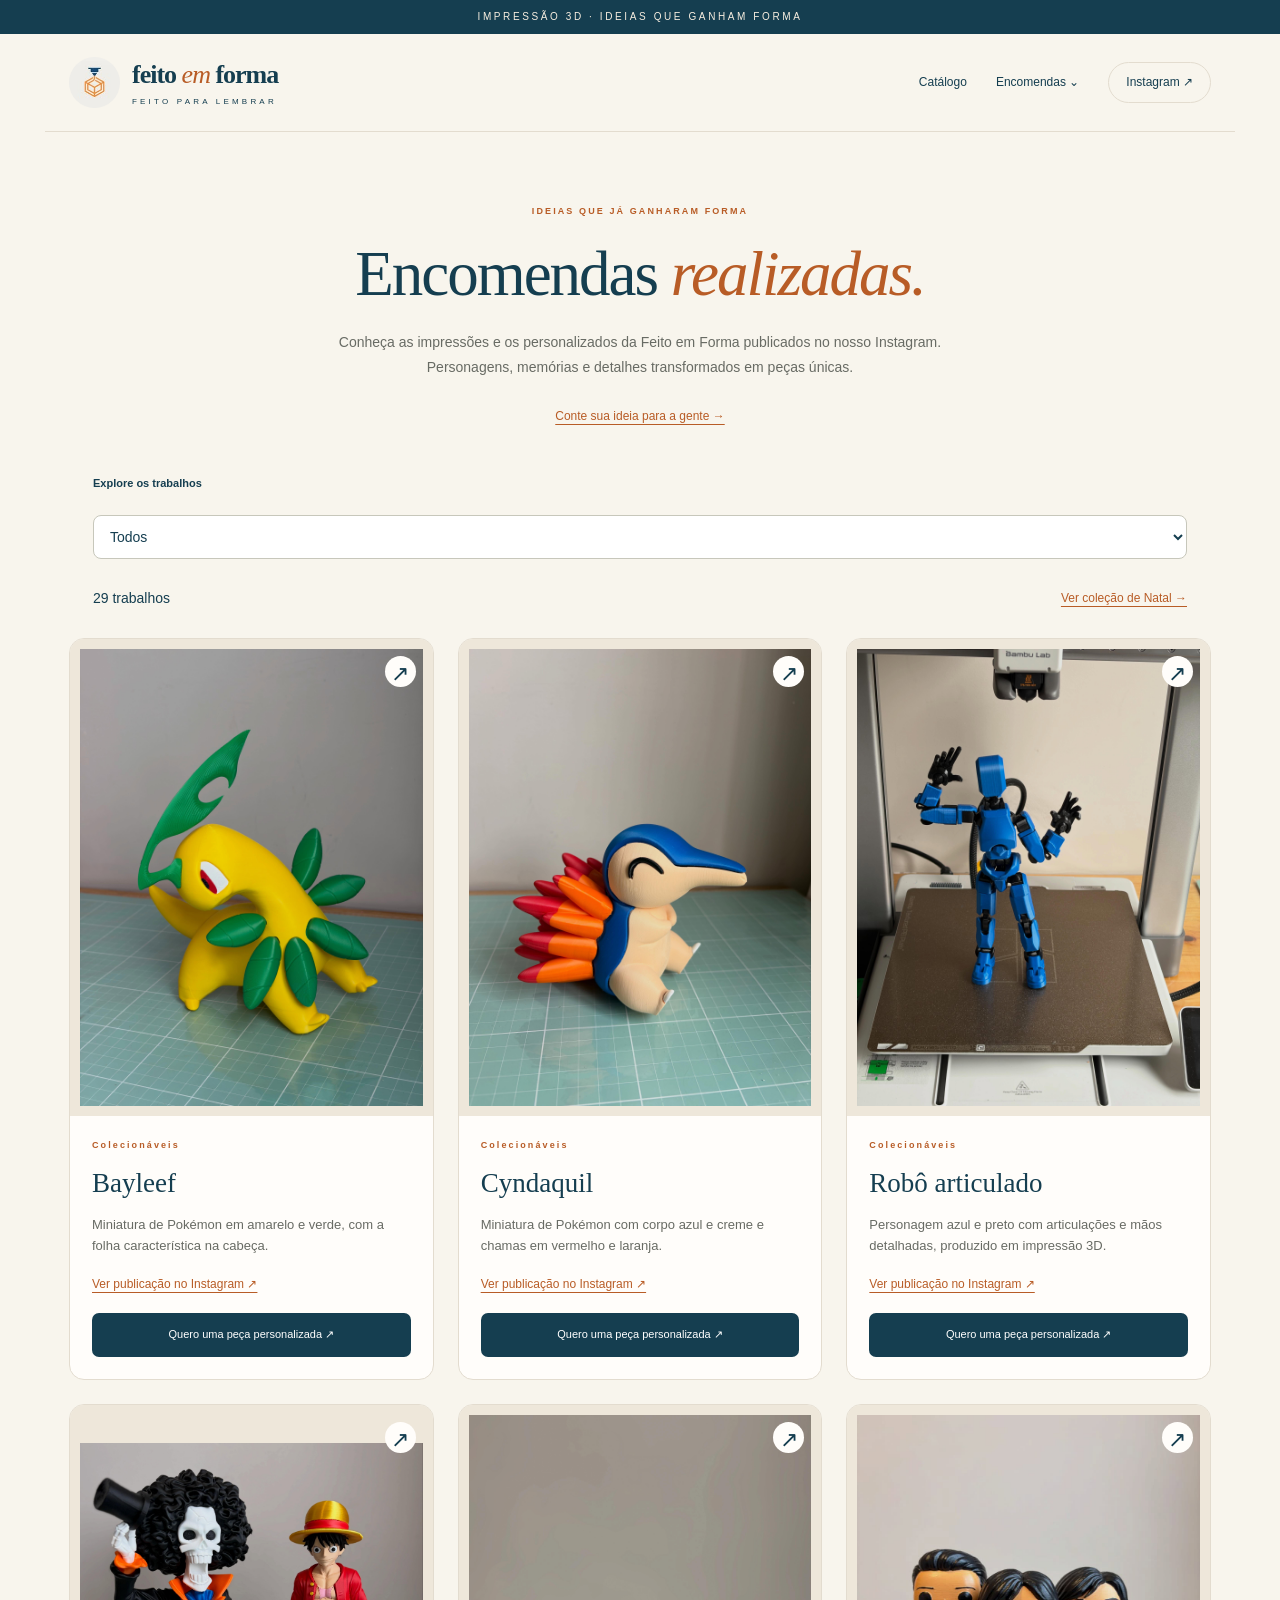
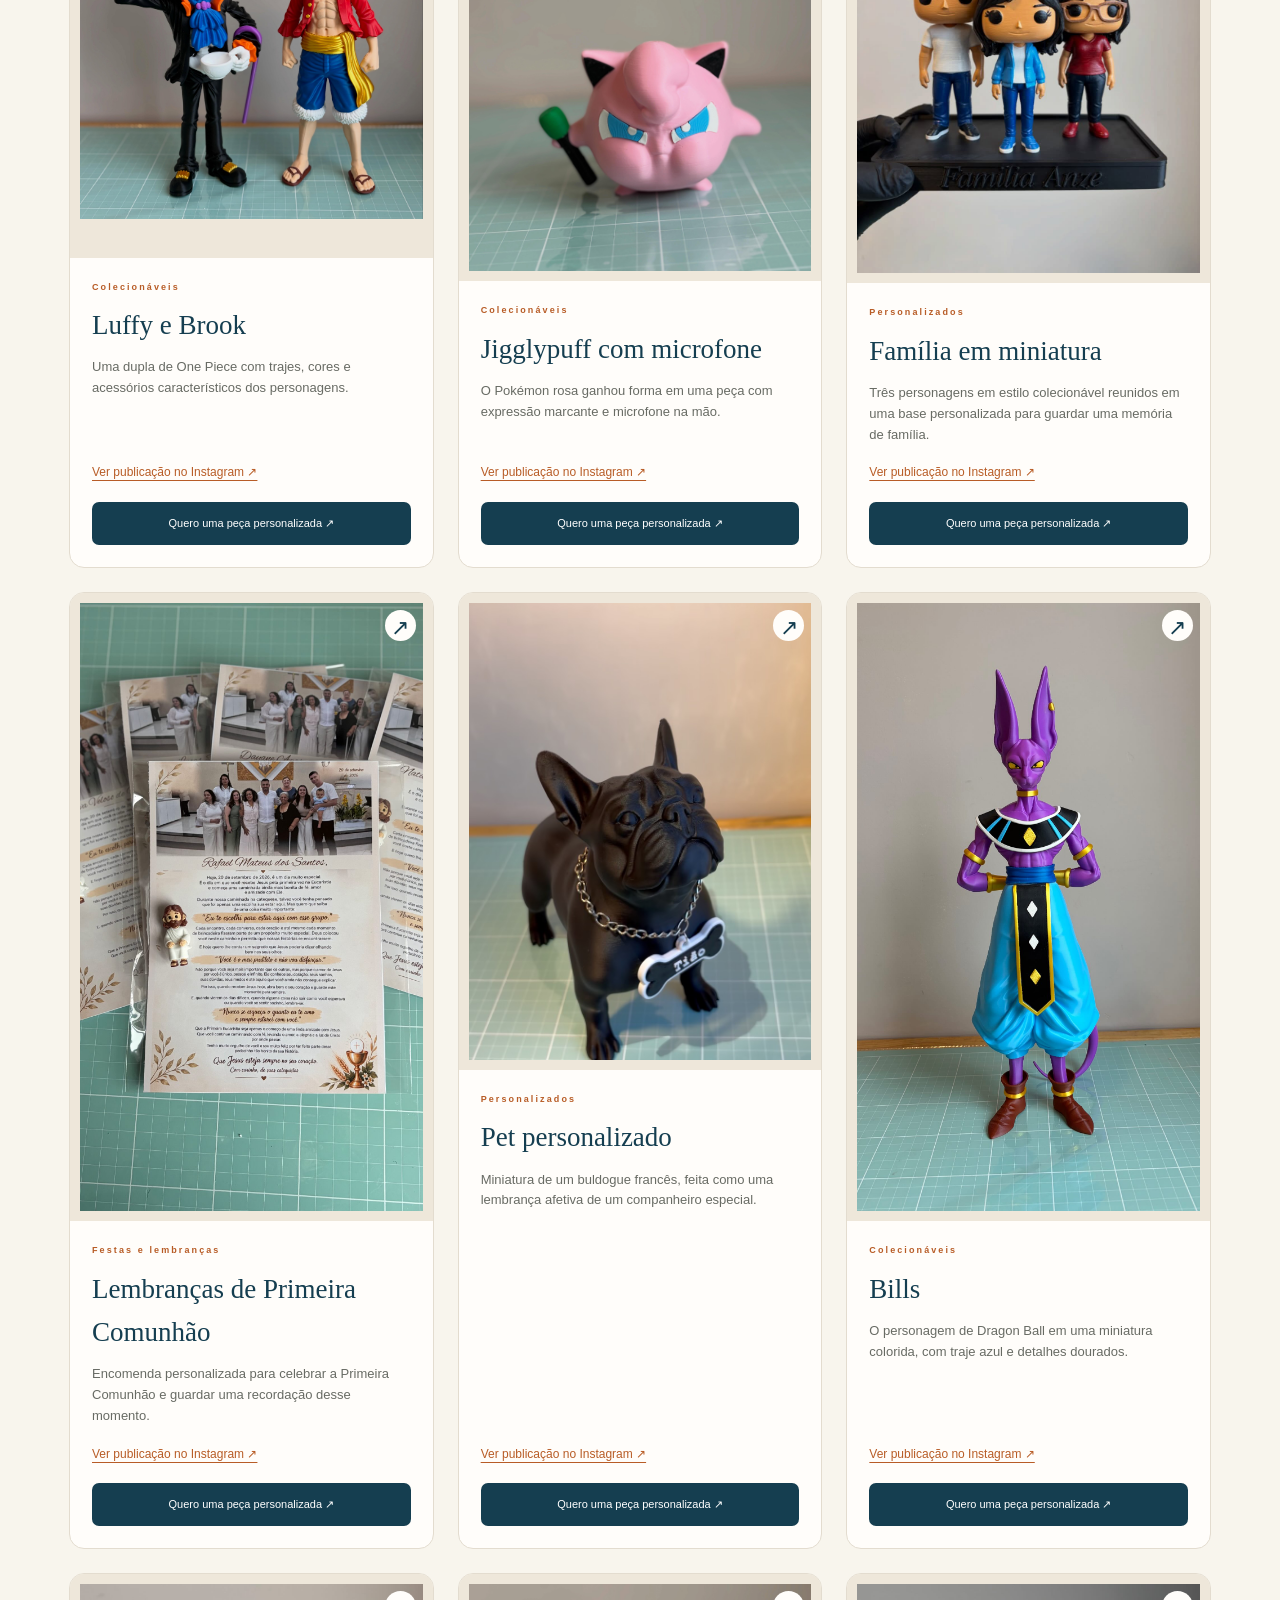
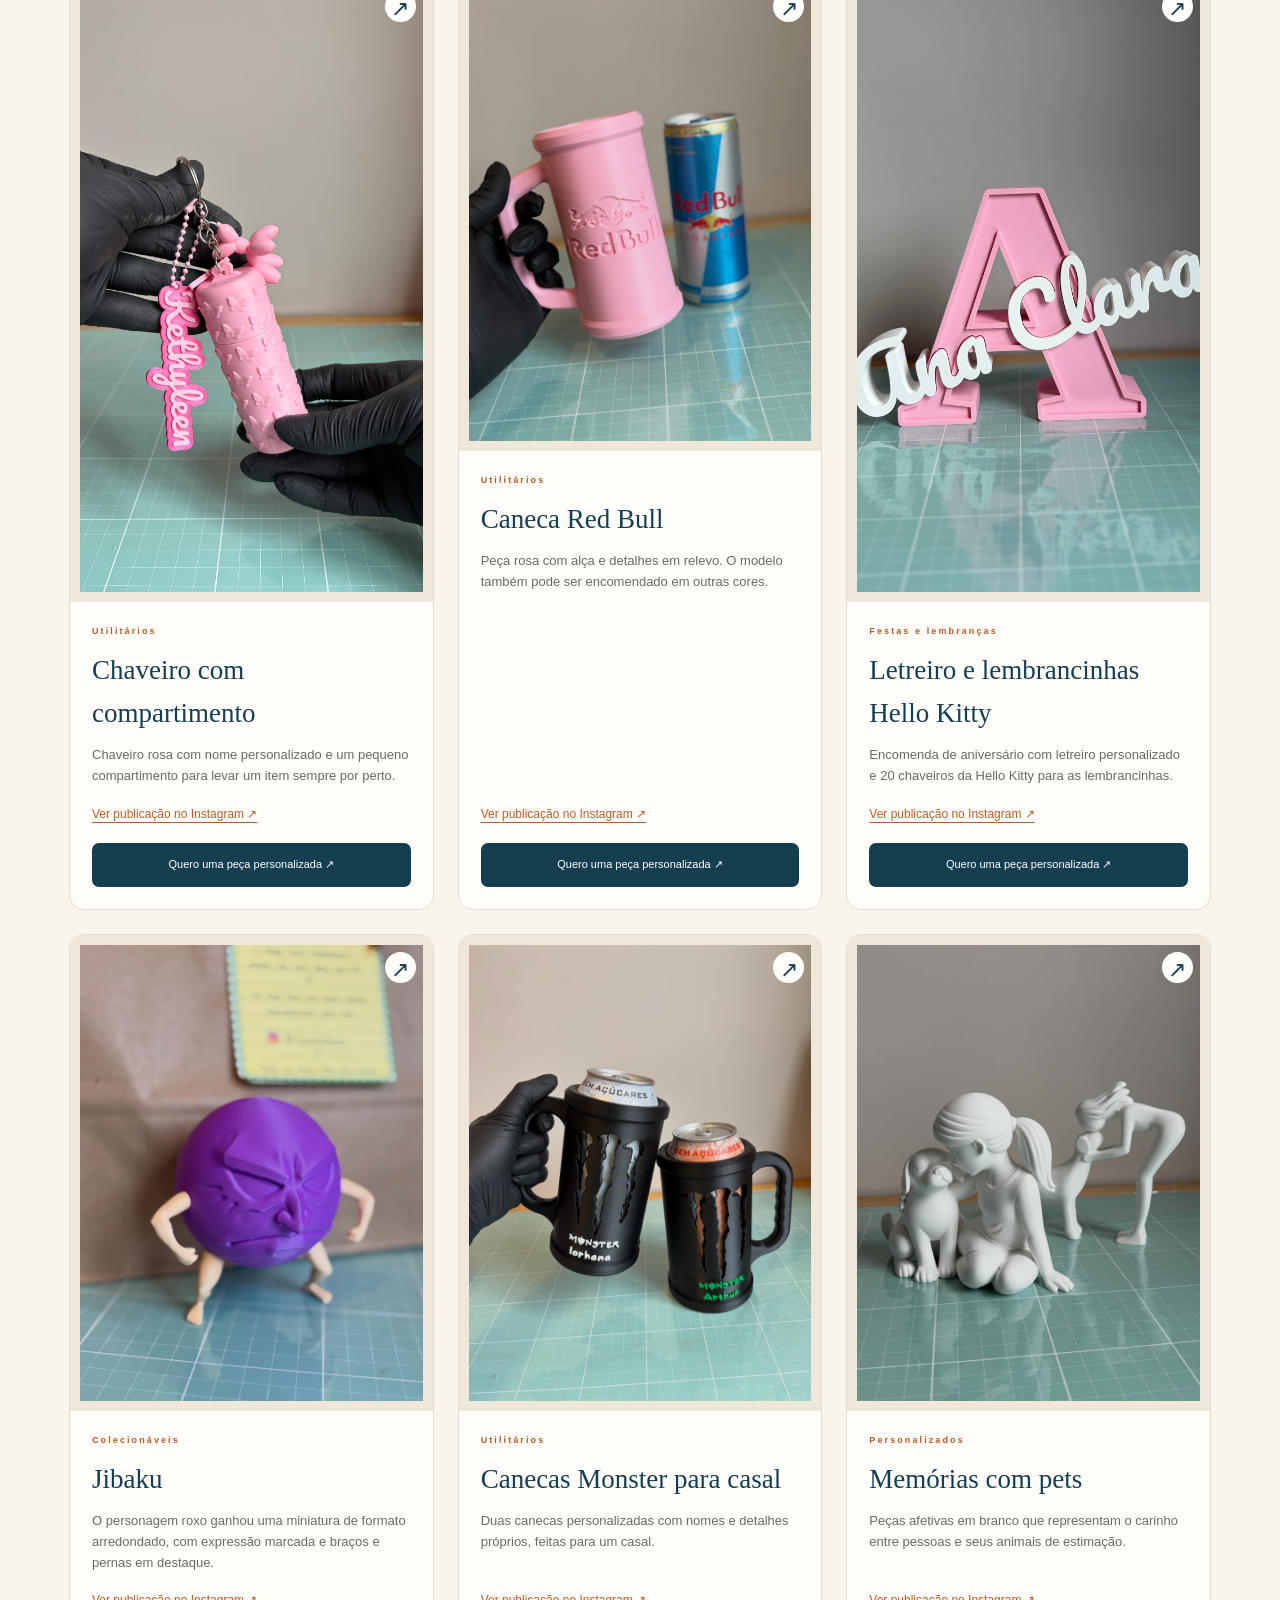
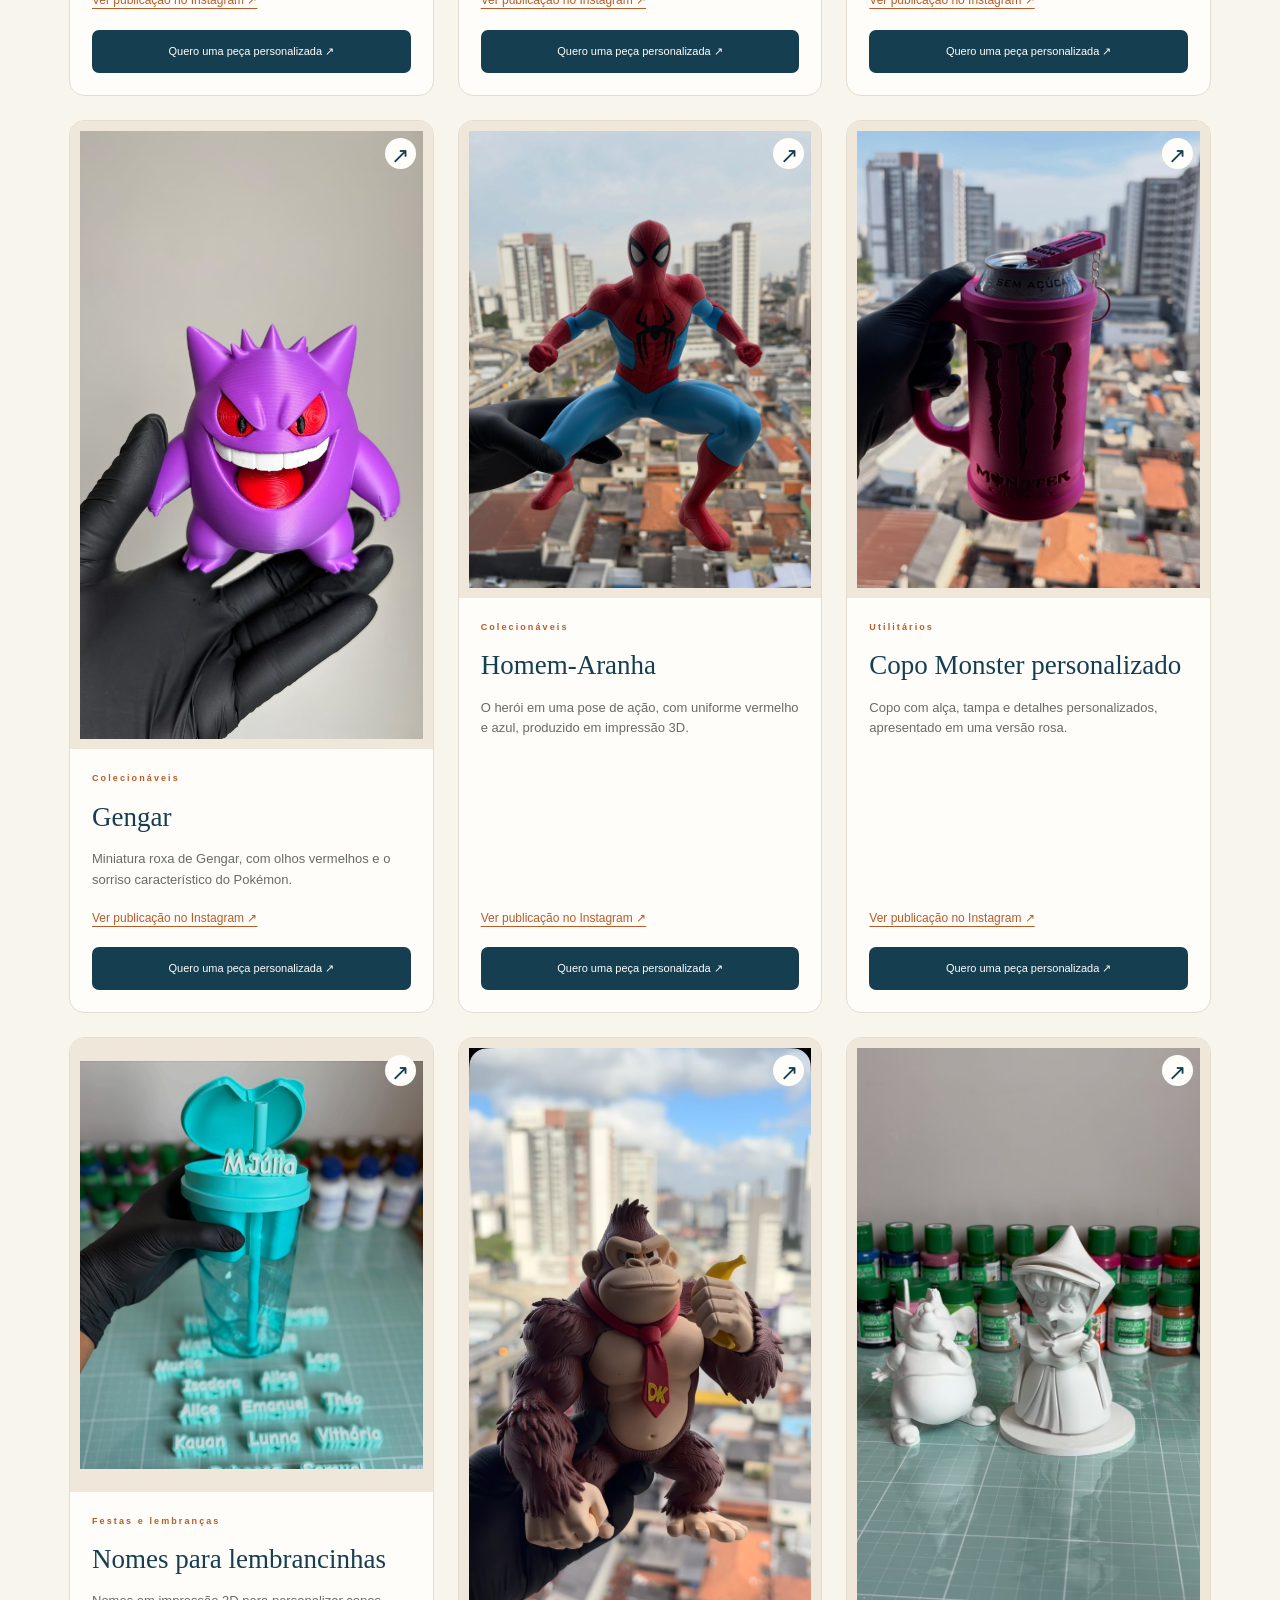
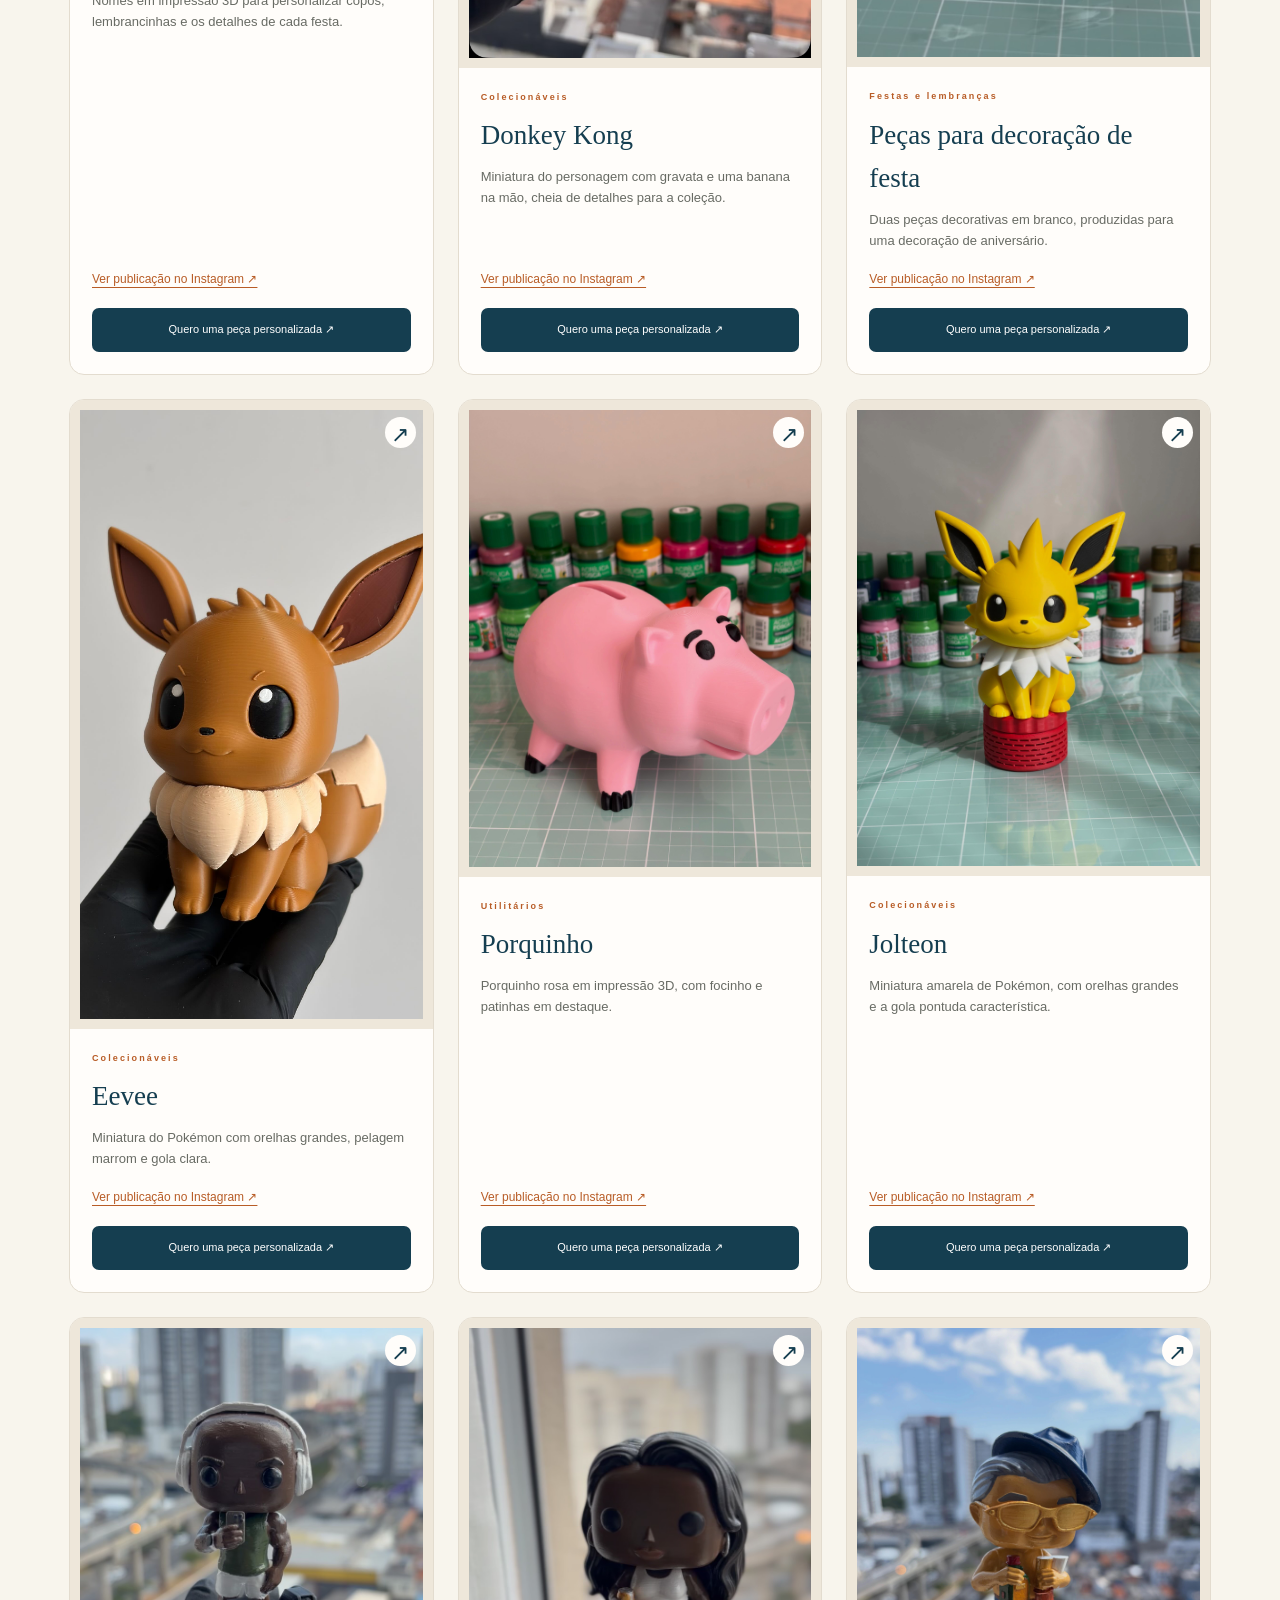
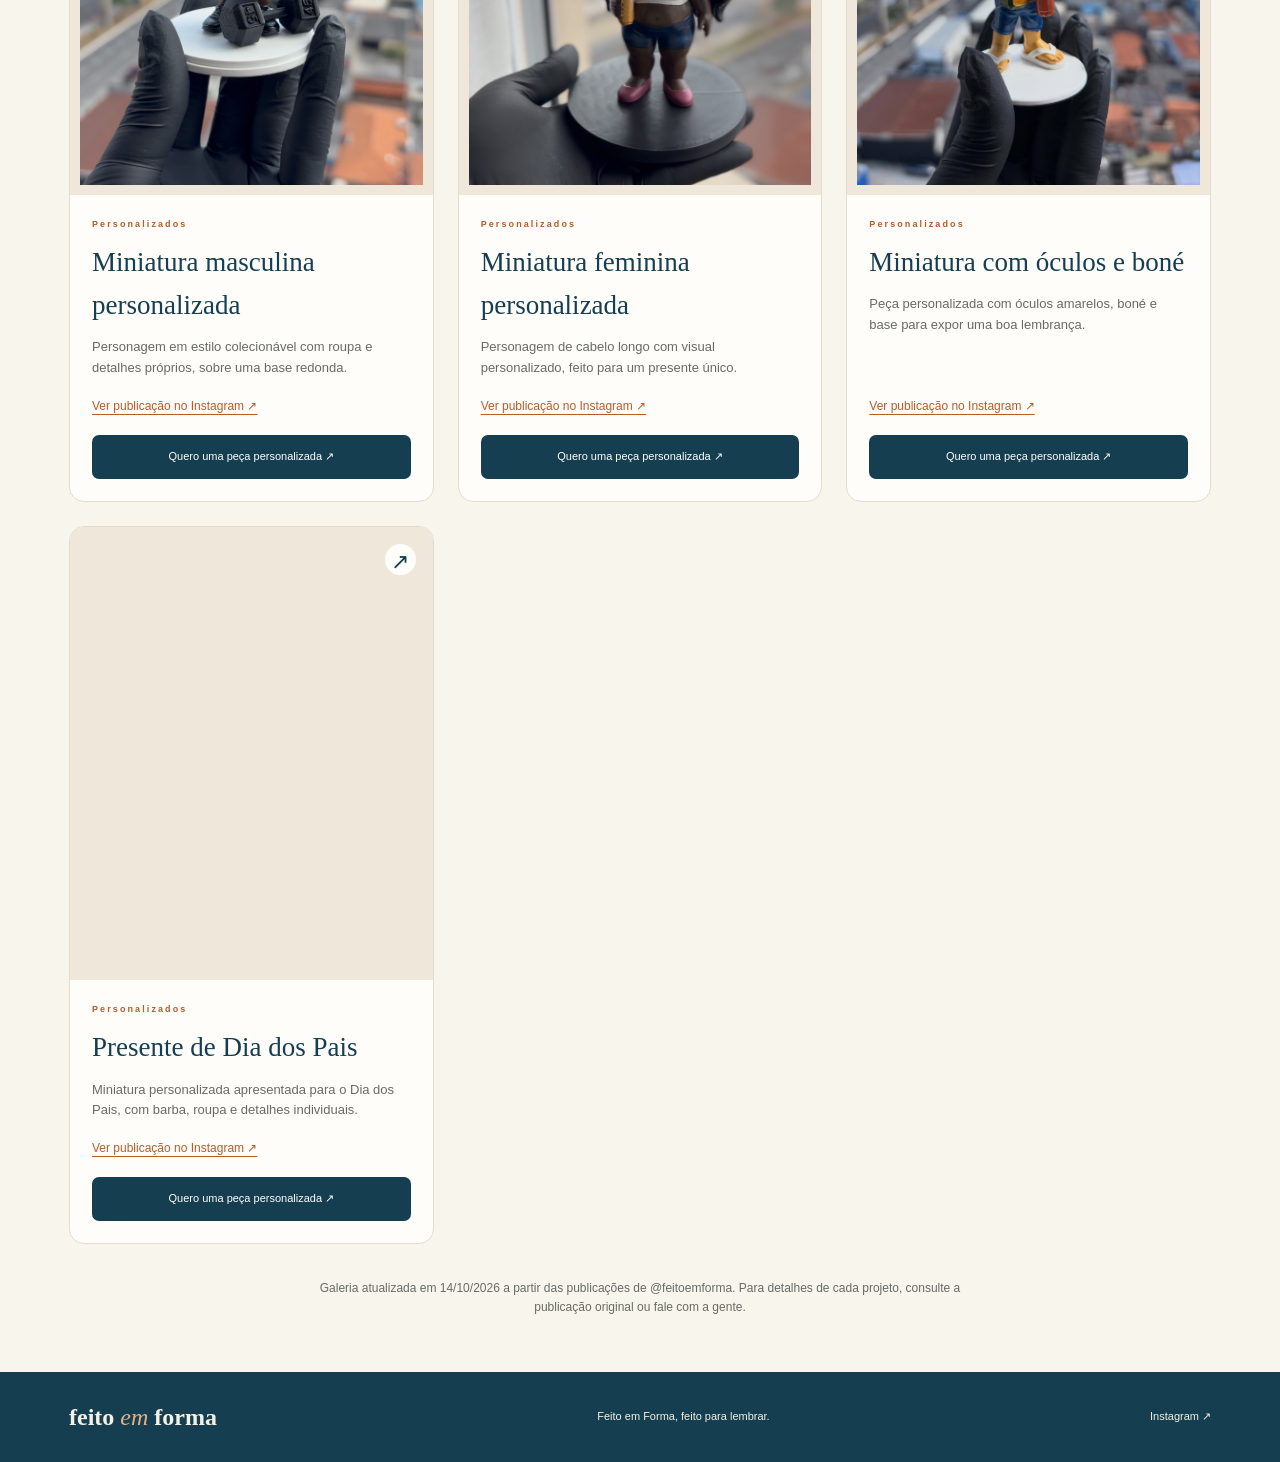
==== commit ffaf2e96: "Update encomendas.htmlv1" ====
--- a/encomendas.html
+++ b/encomendas.html
@@ -1 +1 @@
-<!doctype html><html lang="pt-BR"><head><meta charset="utf-8"><meta name="viewport" content="width=device-width,initial-scale=1"><meta name="theme-color" content="#153e50"><meta name="description" content="Conheça trabalhos da Feito em Forma publicados no Instagram: miniaturas, personagens, famílias e pets personalizados."><title>Encomendas realizadas | Feito em Forma</title><link rel="icon" href="logo.jpg"><link rel="stylesheet" href="style.css"></head><body><div class="topline">IMPRESSÃO 3D · IDEIAS QUE GANHAM FORMA</div><header><a class="brand" href="index.html" aria-label="Feito em Forma, início"><img src="logo.jpg" alt="Símbolo da Feito em Forma"><span>feito <i>em</i> forma<small>FEITO PARA LEMBRAR</small></span></a><nav aria-label="Menu principal"><a href="index.html#catalogo">Catálogo</a><details class="order-menu"><summary>Encomendas <span aria-hidden="true">⌄</span></summary><div class="order-submenu"><a href="encomendas.html">Encomendas realizadas</a><a href="index.html#como-pedir">Solicitar uma peça</a></div></details><a class="instagram" href="https://www.instagram.com/feitoemforma/" target="_blank" rel="noopener noreferrer">Instagram ↗</a></nav></header><main><section class="intro portfolio-intro"><span class="eyebrow">IDEIAS QUE JÁ GANHARAM FORMA</span><h1>Encomendas <em>realizadas.</em></h1><p>Conheça as impressões e os personalizados da Feito em Forma publicados no nosso Instagram.<br>Personagens, memórias e detalhes transformados em peças únicas.</p><a class="source-link" href="index.html#como-pedir">Conte sua ideia para a gente →</a></section><section class="gallery-controls" aria-label="Filtrar trabalhos"><label for="gallery-filter">Explore os trabalhos</label><select id="gallery-filter"><option value="">Todos</option><option>Colecionáveis</option><option>Personalizados</option><option>Utilitários</option><option>Festas e lembranças</option></select><span id="gallery-count" role="status">29 trabalhos</span><a class="source-link" href="index.html#catalogo">Ver coleção de Natal →</a></section><section class="portfolio-grid" aria-label="Galeria de trabalhos"><article class="portfolio-card" data-category="Colecionáveis"><button class="portfolio-photo" data-photo="trabalho-01.jpg" data-title="Bayleef" aria-label="Ampliar foto: Bayleef"><img src="trabalho-01.jpg" alt="Bayleef — Feito em Forma" loading="lazy"><span aria-hidden="true">↗</span></button><div class="portfolio-info"><span class="eyebrow">Colecionáveis</span><h2>Bayleef</h2><p>Miniatura de Pokémon em amarelo e verde, com a folha característica na cabeça.</p><a class="source-link" href="https://www.instagram.com/feitoemforma/p/Dec3JIWEV_P/" target="_blank" rel="noopener noreferrer">Ver publicação no Instagram ↗</a><a class="primary" href="https://wa.me/5511958107686?text=Ol%C3%A1%2C%20Feito%20em%20Forma%21%20Vi%20%E2%80%9CBayleef%E2%80%9D%20na%20galeria%20e%20gostaria%20de%20encomendar%20uma%20pe%C3%A7a%20personalizada%20inspirada%20nesse%20trabalho.">Quero uma peça personalizada ↗</a></div></article><article class="portfolio-card" data-category="Colecionáveis"><button class="portfolio-photo" data-photo="trabalho-02.jpg" data-title="Cyndaquil" aria-label="Ampliar foto: Cyndaquil"><img src="trabalho-02.jpg" alt="Cyndaquil — Feito em Forma" loading="lazy"><span aria-hidden="true">↗</span></button><div class="portfolio-info"><span class="eyebrow">Colecionáveis</span><h2>Cyndaquil</h2><p>Miniatura de Pokémon com corpo azul e creme e chamas em vermelho e laranja.</p><a class="source-link" href="https://www.instagram.com/feitoemforma/p/Dec3JIWEV_P/" target="_blank" rel="noopener noreferrer">Ver publicação no Instagram ↗</a><a class="primary" href="https://wa.me/5511958107686?text=Ol%C3%A1%2C%20Feito%20em%20Forma%21%20Vi%20%E2%80%9CCyndaquil%E2%80%9D%20na%20galeria%20e%20gostaria%20de%20encomendar%20uma%20pe%C3%A7a%20personalizada%20inspirada%20nesse%20trabalho.">Quero uma peça personalizada ↗</a></div></article><article class="portfolio-card" data-category="Colecionáveis"><button class="portfolio-photo" data-photo="trabalho-03.jpg" data-title="Robô articulado" aria-label="Ampliar foto: Robô articulado"><img src="trabalho-03.jpg" alt="Robô articulado — Feito em Forma" loading="lazy"><span aria-hidden="true">↗</span></button><div class="portfolio-info"><span class="eyebrow">Colecionáveis</span><h2>Robô articulado</h2><p>Personagem azul e preto com articulações e mãos detalhadas, produzido em impressão 3D.</p><a class="source-link" href="https://www.instagram.com/feitoemforma/p/DeaKDORAcCs/" target="_blank" rel="noopener noreferrer">Ver publicação no Instagram ↗</a><a class="primary" href="https://wa.me/5511958107686?text=Ol%C3%A1%2C%20Feito%20em%20Forma%21%20Vi%20%E2%80%9CRob%C3%B4%20articulado%E2%80%9D%20na%20galeria%20e%20gostaria%20de%20encomendar%20uma%20pe%C3%A7a%20personalizada%20inspirada%20nesse%20trabalho.">Quero uma peça personalizada ↗</a></div></article><article class="portfolio-card" data-category="Colecionáveis"><button class="portfolio-photo" data-photo="trabalho-04.jpg" data-title="Luffy e Brook" aria-label="Ampliar foto: Luffy e Brook"><img src="trabalho-04.jpg" alt="Luffy e Brook — Feito em Forma" loading="lazy"><span aria-hidden="true">↗</span></button><div class="portfolio-info"><span class="eyebrow">Colecionáveis</span><h2>Luffy e Brook</h2><p>Uma dupla de One Piece com trajes, cores e acessórios característicos dos personagens.</p><a class="source-link" href="https://www.instagram.com/feitoemforma/p/DeSf1Z9gS2s/" target="_blank" rel="noopener noreferrer">Ver publicação no Instagram ↗</a><a class="primary" href="https://wa.me/5511958107686?text=Ol%C3%A1%2C%20Feito%20em%20Forma%21%20Vi%20%E2%80%9CLuffy%20e%20Brook%E2%80%9D%20na%20galeria%20e%20gostaria%20de%20encomendar%20uma%20pe%C3%A7a%20personalizada%20inspirada%20nesse%20trabalho.">Quero uma peça personalizada ↗</a></div></article><article class="portfolio-card" data-category="Colecionáveis"><button class="portfolio-photo" data-photo="trabalho-05.jpg" data-title="Jigglypuff com microfone" aria-label="Ampliar foto: Jigglypuff com microfone"><img src="trabalho-05.jpg" alt="Jigglypuff com microfone — Feito em Forma" loading="lazy"><span aria-hidden="true">↗</span></button><div class="portfolio-info"><span class="eyebrow">Colecionáveis</span><h2>Jigglypuff com microfone</h2><p>O Pokémon rosa ganhou forma em uma peça com expressão marcante e microfone na mão.</p><a class="source-link" href="https://www.instagram.com/feitoemforma/p/Dd4uqSFAcqw/" target="_blank" rel="noopener noreferrer">Ver publicação no Instagram ↗</a><a class="primary" href="https://wa.me/5511958107686?text=Ol%C3%A1%2C%20Feito%20em%20Forma%21%20Vi%20%E2%80%9CJigglypuff%20com%20microfone%E2%80%9D%20na%20galeria%20e%20gostaria%20de%20encomendar%20uma%20pe%C3%A7a%20personalizada%20inspirada%20nesse%20trabalho.">Quero uma peça personalizada ↗</a></div></article><article class="portfolio-card" data-category="Personalizados"><button class="portfolio-photo" data-photo="trabalho-06.jpg" data-title="Família em miniatura" aria-label="Ampliar foto: Família em miniatura"><img src="trabalho-06.jpg" alt="Família em miniatura — Feito em Forma" loading="lazy"><span aria-hidden="true">↗</span></button><div class="portfolio-info"><span class="eyebrow">Personalizados</span><h2>Família em miniatura</h2><p>Três personagens em estilo colecionável reunidos em uma base personalizada para guardar uma memória de família.</p><a class="source-link" href="https://www.instagram.com/feitoemforma/p/DduZuBrB9a0/" target="_blank" rel="noopener noreferrer">Ver publicação no Instagram ↗</a><a class="primary" href="https://wa.me/5511958107686?text=Ol%C3%A1%2C%20Feito%20em%20Forma%21%20Vi%20%E2%80%9CFam%C3%ADlia%20em%20miniatura%E2%80%9D%20na%20galeria%20e%20gostaria%20de%20encomendar%20uma%20pe%C3%A7a%20personalizada%20inspirada%20nesse%20trabalho.">Quero uma peça personalizada ↗</a></div></article><article class="portfolio-card" data-category="Festas e lembranças"><button class="portfolio-photo" data-photo="trabalho-07.jpg" data-title="Lembranças de Primeira Comunhão" aria-label="Ampliar foto: Lembranças de Primeira Comunhão"><img src="trabalho-07.jpg" alt="Lembranças de Primeira Comunhão — Feito em Forma" loading="lazy"><span aria-hidden="true">↗</span></button><div class="portfolio-info"><span class="eyebrow">Festas e lembranças</span><h2>Lembranças de Primeira Comunhão</h2><p>Encomenda personalizada para celebrar a Primeira Comunhão e guardar uma recordação desse momento.</p><a class="source-link" href="https://www.instagram.com/feitoemforma/reel/Ddgyd9Lu-Zq/" target="_blank" rel="noopener noreferrer">Ver publicação no Instagram ↗</a><a class="primary" href="https://wa.me/5511958107686?text=Ol%C3%A1%2C%20Feito%20em%20Forma%21%20Vi%20%E2%80%9CLembran%C3%A7as%20de%20Primeira%20Comunh%C3%A3o%E2%80%9D%20na%20galeria%20e%20gostaria%20de%20encomendar%20uma%20pe%C3%A7a%20personalizada%20inspirada%20nesse%20trabalho.">Quero uma peça personalizada ↗</a></div></article><article class="portfolio-card" data-category="Personalizados"><button class="portfolio-photo" data-photo="trabalho-08.jpg" data-title="Pet personalizado" aria-label="Ampliar foto: Pet personalizado"><img src="trabalho-08.jpg" alt="Pet personalizado — Feito em Forma" loading="lazy"><span aria-hidden="true">↗</span></button><div class="portfolio-info"><span class="eyebrow">Personalizados</span><h2>Pet personalizado</h2><p>Miniatura de um buldogue francês, feita como uma lembrança afetiva de um companheiro especial.</p><a class="source-link" href="https://www.instagram.com/feitoemforma/p/DdPABpdkUyy/" target="_blank" rel="noopener noreferrer">Ver publicação no Instagram ↗</a><a class="primary" href="https://wa.me/5511958107686?text=Ol%C3%A1%2C%20Feito%20em%20Forma%21%20Vi%20%E2%80%9CPet%20personalizado%E2%80%9D%20na%20galeria%20e%20gostaria%20de%20encomendar%20uma%20pe%C3%A7a%20personalizada%20inspirada%20nesse%20trabalho.">Quero uma peça personalizada ↗</a></div></article><article class="portfolio-card" data-category="Colecionáveis"><button class="portfolio-photo" data-photo="trabalho-09.jpg" data-title="Bills" aria-label="Ampliar foto: Bills"><img src="trabalho-09.jpg" alt="Bills — Feito em Forma" loading="lazy"><span aria-hidden="true">↗</span></button><div class="portfolio-info"><span class="eyebrow">Colecionáveis</span><h2>Bills</h2><p>O personagem de Dragon Ball em uma miniatura colorida, com traje azul e detalhes dourados.</p><a class="source-link" href="https://www.instagram.com/feitoemforma/reel/DdFbNDmuq-o/" target="_blank" rel="noopener noreferrer">Ver publicação no Instagram ↗</a><a class="primary" href="https://wa.me/5511958107686?text=Ol%C3%A1%2C%20Feito%20em%20Forma%21%20Vi%20%E2%80%9CBills%E2%80%9D%20na%20galeria%20e%20gostaria%20de%20encomendar%20uma%20pe%C3%A7a%20personalizada%20inspirada%20nesse%20trabalho.">Quero uma peça personalizada ↗</a></div></article><article class="portfolio-card" data-category="Utilitários"><button class="portfolio-photo" data-photo="trabalho-10.jpg" data-title="Chaveiro com compartimento" aria-label="Ampliar foto: Chaveiro com compartimento"><img src="trabalho-10.jpg" alt="Chaveiro com compartimento — Feito em Forma" loading="lazy"><span aria-hidden="true">↗</span></button><div class="portfolio-info"><span class="eyebrow">Utilitários</span><h2>Chaveiro com compartimento</h2><p>Chaveiro rosa com nome personalizado e um pequeno compartimento para levar um item sempre por perto.</p><a class="source-link" href="https://www.instagram.com/feitoemforma/reel/DdAA7SRBFTn/" target="_blank" rel="noopener noreferrer">Ver publicação no Instagram ↗</a><a class="primary" href="https://wa.me/5511958107686?text=Ol%C3%A1%2C%20Feito%20em%20Forma%21%20Vi%20%E2%80%9CChaveiro%20com%20compartimento%E2%80%9D%20na%20galeria%20e%20gostaria%20de%20encomendar%20uma%20pe%C3%A7a%20personalizada%20inspirada%20nesse%20trabalho.">Quero uma peça personalizada ↗</a></div></article><article class="portfolio-card" data-category="Utilitários"><button class="portfolio-photo" data-photo="trabalho-11.jpg" data-title="Caneca Red Bull" aria-label="Ampliar foto: Caneca Red Bull"><img src="trabalho-11.jpg" alt="Caneca Red Bull — Feito em Forma" loading="lazy"><span aria-hidden="true">↗</span></button><div class="portfolio-info"><span class="eyebrow">Utilitários</span><h2>Caneca Red Bull</h2><p>Peça rosa com alça e detalhes em relevo. O modelo também pode ser encomendado em outras cores.</p><a class="source-link" href="https://www.instagram.com/feitoemforma/p/Dc_Y0ySkTgC/" target="_blank" rel="noopener noreferrer">Ver publicação no Instagram ↗</a><a class="primary" href="https://wa.me/5511958107686?text=Ol%C3%A1%2C%20Feito%20em%20Forma%21%20Vi%20%E2%80%9CCaneca%20Red%20Bull%E2%80%9D%20na%20galeria%20e%20gostaria%20de%20encomendar%20uma%20pe%C3%A7a%20personalizada%20inspirada%20nesse%20trabalho.">Quero uma peça personalizada ↗</a></div></article><article class="portfolio-card" data-category="Festas e lembranças"><button class="portfolio-photo" data-photo="trabalho-12.jpg" data-title="Letreiro e lembrancinhas Hello Kitty" aria-label="Ampliar foto: Letreiro e lembrancinhas Hello Kitty"><img src="trabalho-12.jpg" alt="Letreiro e lembrancinhas Hello Kitty — Feito em Forma" loading="lazy"><span aria-hidden="true">↗</span></button><div class="portfolio-info"><span class="eyebrow">Festas e lembranças</span><h2>Letreiro e lembrancinhas Hello Kitty</h2><p>Encomenda de aniversário com letreiro personalizado e 20 chaveiros da Hello Kitty para as lembrancinhas.</p><a class="source-link" href="https://www.instagram.com/feitoemforma/reel/DczJ_VSBGOk/" target="_blank" rel="noopener noreferrer">Ver publicação no Instagram ↗</a><a class="primary" href="https://wa.me/5511958107686?text=Ol%C3%A1%2C%20Feito%20em%20Forma%21%20Vi%20%E2%80%9CLetreiro%20e%20lembrancinhas%20Hello%20Kitty%E2%80%9D%20na%20galeria%20e%20gostaria%20de%20encomendar%20uma%20pe%C3%A7a%20personalizada%20inspirada%20nesse%20trabalho.">Quero uma peça personalizada ↗</a></div></article><article class="portfolio-card" data-category="Colecionáveis"><button class="portfolio-photo" data-photo="trabalho-13.jpg" data-title="Jibaku" aria-label="Ampliar foto: Jibaku"><img src="trabalho-13.jpg" alt="Jibaku — Feito em Forma" loading="lazy"><span aria-hidden="true">↗</span></button><div class="portfolio-info"><span class="eyebrow">Colecionáveis</span><h2>Jibaku</h2><p>O personagem roxo ganhou uma miniatura de formato arredondado, com expressão marcada e braços e pernas em destaque.</p><a class="source-link" href="https://www.instagram.com/feitoemforma/p/Dc8_-x1EWsK/" target="_blank" rel="noopener noreferrer">Ver publicação no Instagram ↗</a><a class="primary" href="https://wa.me/5511958107686?text=Ol%C3%A1%2C%20Feito%20em%20Forma%21%20Vi%20%E2%80%9CJibaku%E2%80%9D%20na%20galeria%20e%20gostaria%20de%20encomendar%20uma%20pe%C3%A7a%20personalizada%20inspirada%20nesse%20trabalho.">Quero uma peça personalizada ↗</a></div></article><article class="portfolio-card" data-category="Utilitários"><button class="portfolio-photo" data-photo="trabalho-14.jpg" data-title="Canecas Monster para casal" aria-label="Ampliar foto: Canecas Monster para casal"><img src="trabalho-14.jpg" alt="Canecas Monster para casal — Feito em Forma" loading="lazy"><span aria-hidden="true">↗</span></button><div class="portfolio-info"><span class="eyebrow">Utilitários</span><h2>Canecas Monster para casal</h2><p>Duas canecas personalizadas com nomes e detalhes próprios, feitas para um casal.</p><a class="source-link" href="https://www.instagram.com/feitoemforma/p/Dc8yVxBEXI1/" target="_blank" rel="noopener noreferrer">Ver publicação no Instagram ↗</a><a class="primary" href="https://wa.me/5511958107686?text=Ol%C3%A1%2C%20Feito%20em%20Forma%21%20Vi%20%E2%80%9CCanecas%20Monster%20para%20casal%E2%80%9D%20na%20galeria%20e%20gostaria%20de%20encomendar%20uma%20pe%C3%A7a%20personalizada%20inspirada%20nesse%20trabalho.">Quero uma peça personalizada ↗</a></div></article><article class="portfolio-card" data-category="Personalizados"><button class="portfolio-photo" data-photo="trabalho-15.jpg" data-title="Memórias com pets" aria-label="Ampliar foto: Memórias com pets"><img src="trabalho-15.jpg" alt="Memórias com pets — Feito em Forma" loading="lazy"><span aria-hidden="true">↗</span></button><div class="portfolio-info"><span class="eyebrow">Personalizados</span><h2>Memórias com pets</h2><p>Peças afetivas em branco que representam o carinho entre pessoas e seus animais de estimação.</p><a class="source-link" href="https://www.instagram.com/feitoemforma/p/Dcwm91Agc5y/" target="_blank" rel="noopener noreferrer">Ver publicação no Instagram ↗</a><a class="primary" href="https://wa.me/5511958107686?text=Ol%C3%A1%2C%20Feito%20em%20Forma%21%20Vi%20%E2%80%9CMem%C3%B3rias%20com%20pets%E2%80%9D%20na%20galeria%20e%20gostaria%20de%20encomendar%20uma%20pe%C3%A7a%20personalizada%20inspirada%20nesse%20trabalho.">Quero uma peça personalizada ↗</a></div></article><article class="portfolio-card" data-category="Colecionáveis"><button class="portfolio-photo" data-photo="trabalho-16.jpg" data-title="Gengar" aria-label="Ampliar foto: Gengar"><img src="trabalho-16.jpg" alt="Gengar — Feito em Forma" loading="lazy"><span aria-hidden="true">↗</span></button><div class="portfolio-info"><span class="eyebrow">Colecionáveis</span><h2>Gengar</h2><p>Miniatura roxa de Gengar, com olhos vermelhos e o sorriso característico do Pokémon.</p><a class="source-link" href="https://www.instagram.com/feitoemforma/reel/Dcv5_QquFH9/" target="_blank" rel="noopener noreferrer">Ver publicação no Instagram ↗</a><a class="primary" href="https://wa.me/5511958107686?text=Ol%C3%A1%2C%20Feito%20em%20Forma%21%20Vi%20%E2%80%9CGengar%E2%80%9D%20na%20galeria%20e%20gostaria%20de%20encomendar%20uma%20pe%C3%A7a%20personalizada%20inspirada%20nesse%20trabalho.">Quero uma peça personalizada ↗</a></div></article><article class="portfolio-card" data-category="Colecionáveis"><button class="portfolio-photo" data-photo="trabalho-17.jpg" data-title="Homem-Aranha" aria-label="Ampliar foto: Homem-Aranha"><img src="trabalho-17.jpg" alt="Homem-Aranha — Feito em Forma" loading="lazy"><span aria-hidden="true">↗</span></button><div class="portfolio-info"><span class="eyebrow">Colecionáveis</span><h2>Homem-Aranha</h2><p>O herói em uma pose de ação, com uniforme vermelho e azul, produzido em impressão 3D.</p><a class="source-link" href="https://www.instagram.com/feitoemforma/p/DcoQvB3uXtE/" target="_blank" rel="noopener noreferrer">Ver publicação no Instagram ↗</a><a class="primary" href="https://wa.me/5511958107686?text=Ol%C3%A1%2C%20Feito%20em%20Forma%21%20Vi%20%E2%80%9CHomem-Aranha%E2%80%9D%20na%20galeria%20e%20gostaria%20de%20encomendar%20uma%20pe%C3%A7a%20personalizada%20inspirada%20nesse%20trabalho.">Quero uma peça personalizada ↗</a></div></article><article class="portfolio-card" data-category="Utilitários"><button class="portfolio-photo" data-photo="trabalho-18.jpg" data-title="Copo Monster personalizado" aria-label="Ampliar foto: Copo Monster personalizado"><img src="trabalho-18.jpg" alt="Copo Monster personalizado — Feito em Forma" loading="lazy"><span aria-hidden="true">↗</span></button><div class="portfolio-info"><span class="eyebrow">Utilitários</span><h2>Copo Monster personalizado</h2><p>Copo com alça, tampa e detalhes personalizados, apresentado em uma versão rosa.</p><a class="source-link" href="https://www.instagram.com/feitoemforma/p/Dcl6wtJEfMF/" target="_blank" rel="noopener noreferrer">Ver publicação no Instagram ↗</a><a class="primary" href="https://wa.me/5511958107686?text=Ol%C3%A1%2C%20Feito%20em%20Forma%21%20Vi%20%E2%80%9CCopo%20Monster%20personalizado%E2%80%9D%20na%20galeria%20e%20gostaria%20de%20encomendar%20uma%20pe%C3%A7a%20personalizada%20inspirada%20nesse%20trabalho.">Quero uma peça personalizada ↗</a></div></article><article class="portfolio-card" data-category="Festas e lembranças"><button class="portfolio-photo" data-photo="trabalho-19.jpg" data-title="Nomes para lembrancinhas" aria-label="Ampliar foto: Nomes para lembrancinhas"><img src="trabalho-19.jpg" alt="Nomes para lembrancinhas — Feito em Forma" loading="lazy"><span aria-hidden="true">↗</span></button><div class="portfolio-info"><span class="eyebrow">Festas e lembranças</span><h2>Nomes para lembrancinhas</h2><p>Nomes em impressão 3D para personalizar copos, lembrancinhas e os detalhes de cada festa.</p><a class="source-link" href="https://www.instagram.com/feitoemforma/p/DcYz6B_EaBc/" target="_blank" rel="noopener noreferrer">Ver publicação no Instagram ↗</a><a class="primary" href="https://wa.me/5511958107686?text=Ol%C3%A1%2C%20Feito%20em%20Forma%21%20Vi%20%E2%80%9CNomes%20para%20lembrancinhas%E2%80%9D%20na%20galeria%20e%20gostaria%20de%20encomendar%20uma%20pe%C3%A7a%20personalizada%20inspirada%20nesse%20trabalho.">Quero uma peça personalizada ↗</a></div></article><article class="portfolio-card" data-category="Colecionáveis"><button class="portfolio-photo" data-photo="trabalho-20.jpg" data-title="Donkey Kong" aria-label="Ampliar foto: Donkey Kong"><img src="trabalho-20.jpg" alt="Donkey Kong — Feito em Forma" loading="lazy"><span aria-hidden="true">↗</span></button><div class="portfolio-info"><span class="eyebrow">Colecionáveis</span><h2>Donkey Kong</h2><p>Miniatura do personagem com gravata e uma banana na mão, cheia de detalhes para a coleção.</p><a class="source-link" href="https://www.instagram.com/feitoemforma/reel/DcWMvEwRFJF/" target="_blank" rel="noopener noreferrer">Ver publicação no Instagram ↗</a><a class="primary" href="https://wa.me/5511958107686?text=Ol%C3%A1%2C%20Feito%20em%20Forma%21%20Vi%20%E2%80%9CDonkey%20Kong%E2%80%9D%20na%20galeria%20e%20gostaria%20de%20encomendar%20uma%20pe%C3%A7a%20personalizada%20inspirada%20nesse%20trabalho.">Quero uma peça personalizada ↗</a></div></article><article class="portfolio-card" data-category="Festas e lembranças"><button class="portfolio-photo" data-photo="trabalho-21.jpg" data-title="Peças para decoração de festa" aria-label="Ampliar foto: Peças para decoração de festa"><img src="trabalho-21.jpg" alt="Peças para decoração de festa — Feito em Forma" loading="lazy"><span aria-hidden="true">↗</span></button><div class="portfolio-info"><span class="eyebrow">Festas e lembranças</span><h2>Peças para decoração de festa</h2><p>Duas peças decorativas em branco, produzidas para uma decoração de aniversário.</p><a class="source-link" href="https://www.instagram.com/feitoemforma/reel/DcPNiGTxqEX/" target="_blank" rel="noopener noreferrer">Ver publicação no Instagram ↗</a><a class="primary" href="https://wa.me/5511958107686?text=Ol%C3%A1%2C%20Feito%20em%20Forma%21%20Vi%20%E2%80%9CPe%C3%A7as%20para%20decora%C3%A7%C3%A3o%20de%20festa%E2%80%9D%20na%20galeria%20e%20gostaria%20de%20encomendar%20uma%20pe%C3%A7a%20personalizada%20inspirada%20nesse%20trabalho.">Quero uma peça personalizada ↗</a></div></article><article class="portfolio-card" data-category="Colecionáveis"><button class="portfolio-photo" data-photo="trabalho-22.jpg" data-title="Eevee" aria-label="Ampliar foto: Eevee"><img src="trabalho-22.jpg" alt="Eevee — Feito em Forma" loading="lazy"><span aria-hidden="true">↗</span></button><div class="portfolio-info"><span class="eyebrow">Colecionáveis</span><h2>Eevee</h2><p>Miniatura do Pokémon com orelhas grandes, pelagem marrom e gola clara.</p><a class="source-link" href="https://www.instagram.com/feitoemforma/reel/DcMudyCucHc/" target="_blank" rel="noopener noreferrer">Ver publicação no Instagram ↗</a><a class="primary" href="https://wa.me/5511958107686?text=Ol%C3%A1%2C%20Feito%20em%20Forma%21%20Vi%20%E2%80%9CEevee%E2%80%9D%20na%20galeria%20e%20gostaria%20de%20encomendar%20uma%20pe%C3%A7a%20personalizada%20inspirada%20nesse%20trabalho.">Quero uma peça personalizada ↗</a></div></article><article class="portfolio-card" data-category="Utilitários"><button class="portfolio-photo" data-photo="trabalho-23.jpg" data-title="Porquinho" aria-label="Ampliar foto: Porquinho"><img src="trabalho-23.jpg" alt="Porquinho — Feito em Forma" loading="lazy"><span aria-hidden="true">↗</span></button><div class="portfolio-info"><span class="eyebrow">Utilitários</span><h2>Porquinho</h2><p>Porquinho rosa em impressão 3D, com focinho e patinhas em destaque.</p><a class="source-link" href="https://www.instagram.com/feitoemforma/p/DcJ9v_7gSnC/" target="_blank" rel="noopener noreferrer">Ver publicação no Instagram ↗</a><a class="primary" href="https://wa.me/5511958107686?text=Ol%C3%A1%2C%20Feito%20em%20Forma%21%20Vi%20%E2%80%9CPorquinho%E2%80%9D%20na%20galeria%20e%20gostaria%20de%20encomendar%20uma%20pe%C3%A7a%20personalizada%20inspirada%20nesse%20trabalho.">Quero uma peça personalizada ↗</a></div></article><article class="portfolio-card" data-category="Colecionáveis"><button class="portfolio-photo" data-photo="trabalho-24.jpg" data-title="Astro Boy" aria-label="Ampliar foto: Astro Boy"><img src="trabalho-24.jpg" alt="Astro Boy — Feito em Forma" loading="lazy"><span aria-hidden="true">↗</span></button><div class="portfolio-info"><span class="eyebrow">Colecionáveis</span><h2>Astro Boy</h2><p>Miniatura do personagem com cabelo preto e botas vermelhas, apresentada em uma publicação dos bastidores.</p><a class="source-link" href="https://www.instagram.com/feitoemforma/reel/Db_k1V6Bx-n/" target="_blank" rel="noopener noreferrer">Ver publicação no Instagram ↗</a><a class="primary" href="https://wa.me/5511958107686?text=Ol%C3%A1%2C%20Feito%20em%20Forma%21%20Vi%20%E2%80%9CAstro%20Boy%E2%80%9D%20na%20galeria%20e%20gostaria%20de%20encomendar%20uma%20pe%C3%A7a%20personalizada%20inspirada%20nesse%20trabalho.">Quero uma peça personalizada ↗</a></div></article><article class="portfolio-card" data-category="Colecionáveis"><button class="portfolio-photo" data-photo="trabalho-25.jpg" data-title="Jolteon" aria-label="Ampliar foto: Jolteon"><img src="trabalho-25.jpg" alt="Jolteon — Feito em Forma" loading="lazy"><span aria-hidden="true">↗</span></button><div class="portfolio-info"><span class="eyebrow">Colecionáveis</span><h2>Jolteon</h2><p>Miniatura amarela de Pokémon, com orelhas grandes e a gola pontuda característica.</p><a class="source-link" href="https://www.instagram.com/feitoemforma/p/Db9FYetAcCp/" target="_blank" rel="noopener noreferrer">Ver publicação no Instagram ↗</a><a class="primary" href="https://wa.me/5511958107686?text=Ol%C3%A1%2C%20Feito%20em%20Forma%21%20Vi%20%E2%80%9CJolteon%E2%80%9D%20na%20galeria%20e%20gostaria%20de%20encomendar%20uma%20pe%C3%A7a%20personalizada%20inspirada%20nesse%20trabalho.">Quero uma peça personalizada ↗</a></div></article><article class="portfolio-card" data-category="Personalizados"><button class="portfolio-photo" data-photo="trabalho-26.jpg" data-title="Miniatura masculina personalizada" aria-label="Ampliar foto: Miniatura masculina personalizada"><img src="trabalho-26.jpg" alt="Miniatura masculina personalizada — Feito em Forma" loading="lazy"><span aria-hidden="true">↗</span></button><div class="portfolio-info"><span class="eyebrow">Personalizados</span><h2>Miniatura masculina personalizada</h2><p>Personagem em estilo colecionável com roupa e detalhes próprios, sobre uma base redonda.</p><a class="source-link" href="https://www.instagram.com/feitoemforma/p/Db9VF9bjtCU/" target="_blank" rel="noopener noreferrer">Ver publicação no Instagram ↗</a><a class="primary" href="https://wa.me/5511958107686?text=Ol%C3%A1%2C%20Feito%20em%20Forma%21%20Vi%20%E2%80%9CMiniatura%20masculina%20personalizada%E2%80%9D%20na%20galeria%20e%20gostaria%20de%20encomendar%20uma%20pe%C3%A7a%20personalizada%20inspirada%20nesse%20trabalho.">Quero uma peça personalizada ↗</a></div></article><article class="portfolio-card" data-category="Personalizados"><button class="portfolio-photo" data-photo="trabalho-27.jpg" data-title="Miniatura feminina personalizada" aria-label="Ampliar foto: Miniatura feminina personalizada"><img src="trabalho-27.jpg" alt="Miniatura feminina personalizada — Feito em Forma" loading="lazy"><span aria-hidden="true">↗</span></button><div class="portfolio-info"><span class="eyebrow">Personalizados</span><h2>Miniatura feminina personalizada</h2><p>Personagem de cabelo longo com visual personalizado, feito para um presente único.</p><a class="source-link" href="https://www.instagram.com/feitoemforma/p/DdCmKHCAUoV/" target="_blank" rel="noopener noreferrer">Ver publicação no Instagram ↗</a><a class="primary" href="https://wa.me/5511958107686?text=Ol%C3%A1%2C%20Feito%20em%20Forma%21%20Vi%20%E2%80%9CMiniatura%20feminina%20personalizada%E2%80%9D%20na%20galeria%20e%20gostaria%20de%20encomendar%20uma%20pe%C3%A7a%20personalizada%20inspirada%20nesse%20trabalho.">Quero uma peça personalizada ↗</a></div></article><article class="portfolio-card" data-category="Personalizados"><button class="portfolio-photo" data-photo="trabalho-28.jpg" data-title="Miniatura com óculos e boné" aria-label="Ampliar foto: Miniatura com óculos e boné"><img src="trabalho-28.jpg" alt="Miniatura com óculos e boné — Feito em Forma" loading="lazy"><span aria-hidden="true">↗</span></button><div class="portfolio-info"><span class="eyebrow">Personalizados</span><h2>Miniatura com óculos e boné</h2><p>Peça personalizada com óculos amarelos, boné e base para expor uma boa lembrança.</p><a class="source-link" href="https://www.instagram.com/feitoemforma/p/Db64Fv1DhBM/" target="_blank" rel="noopener noreferrer">Ver publicação no Instagram ↗</a><a class="primary" href="https://wa.me/5511958107686?text=Ol%C3%A1%2C%20Feito%20em%20Forma%21%20Vi%20%E2%80%9CMiniatura%20com%20%C3%B3culos%20e%20bon%C3%A9%E2%80%9D%20na%20galeria%20e%20gostaria%20de%20encomendar%20uma%20pe%C3%A7a%20personalizada%20inspirada%20nesse%20trabalho.">Quero uma peça personalizada ↗</a></div></article><article class="portfolio-card" data-category="Personalizados"><button class="portfolio-photo" data-photo="trabalho-29.jpg" data-title="Presente de Dia dos Pais" aria-label="Ampliar foto: Presente de Dia dos Pais"><img src="trabalho-29.jpg" alt="Presente de Dia dos Pais — Feito em Forma" loading="lazy"><span aria-hidden="true">↗</span></button><div class="portfolio-info"><span class="eyebrow">Personalizados</span><h2>Presente de Dia dos Pais</h2><p>Miniatura personalizada apresentada para o Dia dos Pais, com barba, roupa e detalhes individuais.</p><a class="source-link" href="https://www.instagram.com/feitoemforma/p/Db1IjsYCVjh/" target="_blank" rel="noopener noreferrer">Ver publicação no Instagram ↗</a><a class="primary" href="https://wa.me/5511958107686?text=Ol%C3%A1%2C%20Feito%20em%20Forma%21%20Vi%20%E2%80%9CPresente%20de%20Dia%20dos%20Pais%E2%80%9D%20na%20galeria%20e%20gostaria%20de%20encomendar%20uma%20pe%C3%A7a%20personalizada%20inspirada%20nesse%20trabalho.">Quero uma peça personalizada ↗</a></div></article></section><p class="portfolio-note">Galeria atualizada em 14/10/2026 a partir das publicações de @feitoemforma. Para detalhes de cada projeto, consulte a publicação original ou fale com a gente.</p></main><footer><span>feito <i>em</i> forma</span><p>Feito em Forma, feito para lembrar.</p><a href="https://www.instagram.com/feitoemforma/" target="_blank" rel="noopener noreferrer">Instagram ↗</a></footer><dialog id="lightbox"><button class="close" aria-label="Fechar foto">×</button><img alt=""></dialog><script src="gallery.js"></script></body></html>+<!doctype html><html lang="pt-BR"><head><meta charset="utf-8"><meta name="viewport" content="width=device-width,initial-scale=1"><meta name="theme-color" content="#153e50"><meta name="description" content="Conheça trabalhos da Feito em Forma publicados no Instagram: miniaturas, personagens, famílias e pets personalizados."><title>Encomendas realizadas | Feito em Forma</title><link rel="icon" href="logo.jpg"><link rel="stylesheet" href="style.css"></head><body><div class="topline">IMPRESSÃO 3D · IDEIAS QUE GANHAM FORMA</div><header><a class="brand" href="index.html" aria-label="Feito em Forma, início"><img src="logo.jpg" alt="Símbolo da Feito em Forma"><span>feito <i>em</i> forma<small>FEITO PARA LEMBRAR</small></span></a><nav aria-label="Menu principal"><a href="index.html#catalogo">Catálogo</a><details class="order-menu"><summary>Encomendas <span aria-hidden="true">⌄</span></summary><div class="order-submenu"><a href="encomendas.html">Encomendas realizadas</a><a href="index.html#como-pedir">Solicitar uma peça</a></div></details><a class="instagram" href="https://www.instagram.com/feitoemforma/" target="_blank" rel="noopener noreferrer">Instagram ↗</a></nav></header><main><section class="intro portfolio-intro"><span class="eyebrow">IDEIAS QUE JÁ GANHARAM FORMA</span><h1>Encomendas <em>realizadas.</em></h1><p>Conheça as impressões e os personalizados da Feito em Forma publicados no nosso Instagram.<br>Personagens, memórias e detalhes transformados em peças únicas.</p><a class="source-link" href="index.html#como-pedir">Conte sua ideia para a gente →</a></section><section class="gallery-controls" aria-label="Filtrar trabalhos"><label for="gallery-filter">Explore os trabalhos</label><select id="gallery-filter"><option value="">Todos</option><option>Colecionáveis</option><option>Personalizados</option><option>Utilitários</option><option>Festas e lembranças</option></select><span id="gallery-count" role="status">29 trabalhos</span><a class="source-link" href="index.html#catalogo">Ver coleção de Natal →</a></section><section class="portfolio-grid" aria-label="Galeria de trabalhos"><article class="portfolio-card" data-category="Colecionáveis"><button class="portfolio-photo" data-photo="trabalho-01.jpg" data-title="Bayleef" aria-label="Ampliar foto: Bayleef"><img src="trabalho-01.jpg" alt="Bayleef — Feito em Forma" loading="lazy"><span aria-hidden="true">↗</span></button><div class="portfolio-info"><span class="eyebrow">Colecionáveis</span><h2>Bayleef</h2><p>Miniatura de Pokémon em amarelo e verde, com a folha característica na cabeça.</p><a class="source-link" href="https://www.instagram.com/feitoemforma/p/Dec3JIWEV_P/" target="_blank" rel="noopener noreferrer">Ver publicação no Instagram ↗</a><a class="primary" href="https://wa.me/5511958107686?text=Ol%C3%A1%2C%20Feito%20em%20Forma%21%20Vi%20%E2%80%9CBayleef%E2%80%9D%20na%20galeria%20e%20gostaria%20de%20encomendar%20uma%20pe%C3%A7a%20personalizada%20inspirada%20nesse%20trabalho.">Quero uma peça personalizada ↗</a></div></article><article class="portfolio-card" data-category="Colecionáveis"><button class="portfolio-photo" data-photo="trabalho-02.jpg" data-title="Cyndaquil" aria-label="Ampliar foto: Cyndaquil"><img src="trabalho-02.jpg" alt="Cyndaquil — Feito em Forma" loading="lazy"><span aria-hidden="true">↗</span></button><div class="portfolio-info"><span class="eyebrow">Colecionáveis</span><h2>Cyndaquil</h2><p>Miniatura de Pokémon com corpo azul e creme e chamas em vermelho e laranja.</p><a class="source-link" href="https://www.instagram.com/feitoemforma/p/Dec3JIWEV_P/" target="_blank" rel="noopener noreferrer">Ver publicação no Instagram ↗</a><a class="primary" href="https://wa.me/5511958107686?text=Ol%C3%A1%2C%20Feito%20em%20Forma%21%20Vi%20%E2%80%9CCyndaquil%E2%80%9D%20na%20galeria%20e%20gostaria%20de%20encomendar%20uma%20pe%C3%A7a%20personalizada%20inspirada%20nesse%20trabalho.">Quero uma peça personalizada ↗</a></div></article><article class="portfolio-card" data-category="Colecionáveis"><button class="portfolio-photo" data-photo="trabalho-03.jpg" data-title="Robô articulado" aria-label="Ampliar foto: Robô articulado"><img src="trabalho-03.jpg" alt="Robô articulado — Feito em Forma" loading="lazy"><span aria-hidden="true">↗</span></button><div class="portfolio-info"><span class="eyebrow">Colecionáveis</span><h2>Robô articulado</h2><p>Personagem azul e preto com articulações e mãos detalhadas, produzido em impressão 3D.</p><a class="source-link" href="https://www.instagram.com/feitoemforma/p/DeaKDORAcCs/" target="_blank" rel="noopener noreferrer">Ver publicação no Instagram ↗</a><a class="primary" href="https://wa.me/5511958107686?text=Ol%C3%A1%2C%20Feito%20em%20Forma%21%20Vi%20%E2%80%9CRob%C3%B4%20articulado%E2%80%9D%20na%20galeria%20e%20gostaria%20de%20encomendar%20uma%20pe%C3%A7a%20personalizada%20inspirada%20nesse%20trabalho.">Quero uma peça personalizada ↗</a></div></article><article class="portfolio-card" data-category="Colecionáveis"><button class="portfolio-photo" data-photo="trabalho-04.jpg" data-title="Luffy e Brook" aria-label="Ampliar foto: Luffy e Brook"><img src="trabalho-04.jpg" alt="Luffy e Brook — Feito em Forma" loading="lazy"><span aria-hidden="true">↗</span></button><div class="portfolio-info"><span class="eyebrow">Colecionáveis</span><h2>Luffy e Brook</h2><p>Uma dupla de One Piece com trajes, cores e acessórios característicos dos personagens.</p><a class="source-link" href="https://www.instagram.com/feitoemforma/p/DeSf1Z9gS2s/" target="_blank" rel="noopener noreferrer">Ver publicação no Instagram ↗</a><a class="primary" href="https://wa.me/5511958107686?text=Ol%C3%A1%2C%20Feito%20em%20Forma%21%20Vi%20%E2%80%9CLuffy%20e%20Brook%E2%80%9D%20na%20galeria%20e%20gostaria%20de%20encomendar%20uma%20pe%C3%A7a%20personalizada%20inspirada%20nesse%20trabalho.">Quero uma peça personalizada ↗</a></div></article><article class="portfolio-card" data-category="Colecionáveis"><button class="portfolio-photo" data-photo="trabalho-05.jpg" data-title="Jigglypuff com microfone" aria-label="Ampliar foto: Jigglypuff com microfone"><img src="trabalho-05.jpg" alt="Jigglypuff com microfone — Feito em Forma" loading="lazy"><span aria-hidden="true">↗</span></button><div class="portfolio-info"><span class="eyebrow">Colecionáveis</span><h2>Jigglypuff com microfone</h2><p>O Pokémon rosa ganhou forma em uma peça com expressão marcante e microfone na mão.</p><a class="source-link" href="https://www.instagram.com/feitoemforma/p/Dd4uqSFAcqw/" target="_blank" rel="noopener noreferrer">Ver publicação no Instagram ↗</a><a class="primary" href="https://wa.me/5511958107686?text=Ol%C3%A1%2C%20Feito%20em%20Forma%21%20Vi%20%E2%80%9CJigglypuff%20com%20microfone%E2%80%9D%20na%20galeria%20e%20gostaria%20de%20encomendar%20uma%20pe%C3%A7a%20personalizada%20inspirada%20nesse%20trabalho.">Quero uma peça personalizada ↗</a></div></article><article class="portfolio-card" data-category="Personalizados"><button class="portfolio-photo" data-photo="trabalho-06.jpg" data-title="Família em miniatura" aria-label="Ampliar foto: Família em miniatura"><img src="trabalho-06.jpg" alt="Família em miniatura — Feito em Forma" loading="lazy"><span aria-hidden="true">↗</span></button><div class="portfolio-info"><span class="eyebrow">Personalizados</span><h2>Família em miniatura</h2><p>Três personagens em estilo colecionável reunidos em uma base personalizada para guardar uma memória de família.</p><a class="source-link" href="https://www.instagram.com/feitoemforma/p/DduZuBrB9a0/" target="_blank" rel="noopener noreferrer">Ver publicação no Instagram ↗</a><a class="primary" href="https://wa.me/5511958107686?text=Ol%C3%A1%2C%20Feito%20em%20Forma%21%20Vi%20%E2%80%9CFam%C3%ADlia%20em%20miniatura%E2%80%9D%20na%20galeria%20e%20gostaria%20de%20encomendar%20uma%20pe%C3%A7a%20personalizada%20inspirada%20nesse%20trabalho.">Quero uma peça personalizada ↗</a></div></article><article class="portfolio-card" data-category="Festas e lembranças"><button class="portfolio-photo" data-photo="trabalho-07.jpg" data-title="Lembranças de Primeira Comunhão" aria-label="Ampliar foto: Lembranças de Primeira Comunhão"><img src="trabalho-07.jpg" alt="Lembranças de Primeira Comunhão — Feito em Forma" loading="lazy"><span aria-hidden="true">↗</span></button><div class="portfolio-info"><span class="eyebrow">Festas e lembranças</span><h2>Lembranças de Primeira Comunhão</h2><p>Encomenda personalizada para celebrar a Primeira Comunhão e guardar uma recordação desse momento.</p><a class="source-link" href="https://www.instagram.com/feitoemforma/reel/Ddgyd9Lu-Zq/" target="_blank" rel="noopener noreferrer">Ver publicação no Instagram ↗</a><a class="primary" href="https://wa.me/5511958107686?text=Ol%C3%A1%2C%20Feito%20em%20Forma%21%20Vi%20%E2%80%9CLembran%C3%A7as%20de%20Primeira%20Comunh%C3%A3o%E2%80%9D%20na%20galeria%20e%20gostaria%20de%20encomendar%20uma%20pe%C3%A7a%20personalizada%20inspirada%20nesse%20trabalho.">Quero uma peça personalizada ↗</a></div></article><article class="portfolio-card" data-category="Personalizados"><button class="portfolio-photo" data-photo="trabalho-08.jpg" data-title="Pet personalizado" aria-label="Ampliar foto: Pet personalizado"><img src="trabalho-08.jpg" alt="Pet personalizado — Feito em Forma" loading="lazy"><span aria-hidden="true">↗</span></button><div class="portfolio-info"><span class="eyebrow">Personalizados</span><h2>Pet personalizado</h2><p>Miniatura de um buldogue francês, feita como uma lembrança afetiva de um companheiro especial.</p><a class="source-link" href="https://www.instagram.com/feitoemforma/p/DdPABpdkUyy/" target="_blank" rel="noopener noreferrer">Ver publicação no Instagram ↗</a><a class="primary" href="https://wa.me/5511958107686?text=Ol%C3%A1%2C%20Feito%20em%20Forma%21%20Vi%20%E2%80%9CPet%20personalizado%E2%80%9D%20na%20galeria%20e%20gostaria%20de%20encomendar%20uma%20pe%C3%A7a%20personalizada%20inspirada%20nesse%20trabalho.">Quero uma peça personalizada ↗</a></div></article><article class="portfolio-card" data-category="Colecionáveis"><button class="portfolio-photo" data-photo="trabalho-09.jpg" data-title="Bills" aria-label="Ampliar foto: Bills"><img src="trabalho-09.jpg" alt="Bills — Feito em Forma" loading="lazy"><span aria-hidden="true">↗</span></button><div class="portfolio-info"><span class="eyebrow">Colecionáveis</span><h2>Bills</h2><p>O personagem de Dragon Ball em uma miniatura colorida, com traje azul e detalhes dourados.</p><a class="source-link" href="https://www.instagram.com/feitoemforma/reel/DdFbNDmuq-o/" target="_blank" rel="noopener noreferrer">Ver publicação no Instagram ↗</a><a class="primary" href="https://wa.me/5511958107686?text=Ol%C3%A1%2C%20Feito%20em%20Forma%21%20Vi%20%E2%80%9CBills%E2%80%9D%20na%20galeria%20e%20gostaria%20de%20encomendar%20uma%20pe%C3%A7a%20personalizada%20inspirada%20nesse%20trabalho.">Quero uma peça personalizada ↗</a></div></article><article class="portfolio-card" data-category="Utilitários"><button class="portfolio-photo" data-photo="trabalho-10.jpg" data-title="Chaveiro com compartimento" aria-label="Ampliar foto: Chaveiro com compartimento"><img src="trabalho-10.jpg" alt="Chaveiro com compartimento — Feito em Forma" loading="lazy"><span aria-hidden="true">↗</span></button><div class="portfolio-info"><span class="eyebrow">Utilitários</span><h2>Chaveiro com compartimento</h2><p>Chaveiro rosa com nome personalizado e um pequeno compartimento para levar um item sempre por perto.</p><a class="source-link" href="https://www.instagram.com/feitoemforma/reel/DdAA7SRBFTn/" target="_blank" rel="noopener noreferrer">Ver publicação no Instagram ↗</a><a class="primary" href="https://wa.me/5511958107686?text=Ol%C3%A1%2C%20Feito%20em%20Forma%21%20Vi%20%E2%80%9CChaveiro%20com%20compartimento%E2%80%9D%20na%20galeria%20e%20gostaria%20de%20encomendar%20uma%20pe%C3%A7a%20personalizada%20inspirada%20nesse%20trabalho.">Quero uma peça personalizada ↗</a></div></article><article class="portfolio-card" data-category="Utilitários"><button class="portfolio-photo" data-photo="trabalho-11.jpg" data-title="Caneca Red Bull" aria-label="Ampliar foto: Caneca Red Bull"><img src="trabalho-11.jpg" alt="Caneca Red Bull — Feito em Forma" loading="lazy"><span aria-hidden="true">↗</span></button><div class="portfolio-info"><span class="eyebrow">Utilitários</span><h2>Caneca Red Bull</h2><p>Peça rosa com alça e detalhes em relevo. O modelo também pode ser encomendado em outras cores.</p><a class="source-link" href="https://www.instagram.com/feitoemforma/p/Dc_Y0ySkTgC/" target="_blank" rel="noopener noreferrer">Ver publicação no Instagram ↗</a><a class="primary" href="https://wa.me/5511958107686?text=Ol%C3%A1%2C%20Feito%20em%20Forma%21%20Vi%20%E2%80%9CCaneca%20Red%20Bull%E2%80%9D%20na%20galeria%20e%20gostaria%20de%20encomendar%20uma%20pe%C3%A7a%20personalizada%20inspirada%20nesse%20trabalho.">Quero uma peça personalizada ↗</a></div></article><article class="portfolio-card" data-category="Festas e lembranças"><button class="portfolio-photo" data-photo="trabalho-12.jpg" data-title="Letreiro e lembrancinhas Hello Kitty" aria-label="Ampliar foto: Letreiro e lembrancinhas Hello Kitty"><img src="trabalho-12.jpg" alt="Letreiro e lembrancinhas Hello Kitty — Feito em Forma" loading="lazy"><span aria-hidden="true">↗</span></button><div class="portfolio-info"><span class="eyebrow">Festas e lembranças</span><h2>Letreiro e lembrancinhas Hello Kitty</h2><p>Encomenda de aniversário com letreiro personalizado e 20 chaveiros da Hello Kitty para as lembrancinhas.</p><a class="source-link" href="https://www.instagram.com/feitoemforma/reel/DczJ_VSBGOk/" target="_blank" rel="noopener noreferrer">Ver publicação no Instagram ↗</a><a class="primary" href="https://wa.me/5511958107686?text=Ol%C3%A1%2C%20Feito%20em%20Forma%21%20Vi%20%E2%80%9CLetreiro%20e%20lembrancinhas%20Hello%20Kitty%E2%80%9D%20na%20galeria%20e%20gostaria%20de%20encomendar%20uma%20pe%C3%A7a%20personalizada%20inspirada%20nesse%20trabalho.">Quero uma peça personalizada ↗</a></div></article><article class="portfolio-card" data-category="Colecionáveis"><button class="portfolio-photo" data-photo="trabalho-13.jpg" data-title="Jibaku" aria-label="Ampliar foto: Jibaku"><img src="trabalho-13.jpg" alt="Jibaku — Feito em Forma" loading="lazy"><span aria-hidden="true">↗</span></button><div class="portfolio-info"><span class="eyebrow">Colecionáveis</span><h2>Jibaku</h2><p>O personagem roxo ganhou uma miniatura de formato arredondado, com expressão marcada e braços e pernas em destaque.</p><a class="source-link" href="https://www.instagram.com/feitoemforma/p/Dc8_-x1EWsK/" target="_blank" rel="noopener noreferrer">Ver publicação no Instagram ↗</a><a class="primary" href="https://wa.me/5511958107686?text=Ol%C3%A1%2C%20Feito%20em%20Forma%21%20Vi%20%E2%80%9CJibaku%E2%80%9D%20na%20galeria%20e%20gostaria%20de%20encomendar%20uma%20pe%C3%A7a%20personalizada%20inspirada%20nesse%20trabalho.">Quero uma peça personalizada ↗</a></div></article><article class="portfolio-card" data-category="Utilitários"><button class="portfolio-photo" data-photo="trabalho-14.jpg" data-title="Canecas Monster para casal" aria-label="Ampliar foto: Canecas Monster para casal"><img src="trabalho-14.jpg" alt="Canecas Monster para casal — Feito em Forma" loading="lazy"><span aria-hidden="true">↗</span></button><div class="portfolio-info"><span class="eyebrow">Utilitários</span><h2>Canecas Monster para casal</h2><p>Duas canecas personalizadas com nomes e detalhes próprios, feitas para um casal.</p><a class="source-link" href="https://www.instagram.com/feitoemforma/p/Dc8yVxBEXI1/" target="_blank" rel="noopener noreferrer">Ver publicação no Instagram ↗</a><a class="primary" href="https://wa.me/5511958107686?text=Ol%C3%A1%2C%20Feito%20em%20Forma%21%20Vi%20%E2%80%9CCanecas%20Monster%20para%20casal%E2%80%9D%20na%20galeria%20e%20gostaria%20de%20encomendar%20uma%20pe%C3%A7a%20personalizada%20inspirada%20nesse%20trabalho.">Quero uma peça personalizada ↗</a></div></article><article class="portfolio-card" data-category="Personalizados"><button class="portfolio-photo" data-photo="trabalho-15.jpg" data-title="Memórias com pets" aria-label="Ampliar foto: Memórias com pets"><img src="trabalho-15.jpg" alt="Memórias com pets — Feito em Forma" loading="lazy"><span aria-hidden="true">↗</span></button><div class="portfolio-info"><span class="eyebrow">Personalizados</span><h2>Memórias com pets</h2><p>Peças afetivas em branco que representam o carinho entre pessoas e seus animais de estimação.</p><a class="source-link" href="https://www.instagram.com/feitoemforma/p/Dcwm91Agc5y/" target="_blank" rel="noopener noreferrer">Ver publicação no Instagram ↗</a><a class="primary" href="https://wa.me/5511958107686?text=Ol%C3%A1%2C%20Feito%20em%20Forma%21%20Vi%20%E2%80%9CMem%C3%B3rias%20com%20pets%E2%80%9D%20na%20galeria%20e%20gostaria%20de%20encomendar%20uma%20pe%C3%A7a%20personalizada%20inspirada%20nesse%20trabalho.">Quero uma peça personalizada ↗</a></div></article><article class="portfolio-card" data-category="Colecionáveis"><button class="portfolio-photo" data-photo="trabalho-16.jpg" data-title="Gengar" aria-label="Ampliar foto: Gengar"><img src="trabalho-16.jpg" alt="Gengar — Feito em Forma" loading="lazy"><span aria-hidden="true">↗</span></button><div class="portfolio-info"><span class="eyebrow">Colecionáveis</span><h2>Gengar</h2><p>Miniatura roxa de Gengar, com olhos vermelhos e o sorriso característico do Pokémon.</p><a class="source-link" href="https://www.instagram.com/feitoemforma/reel/Dcv5_QquFH9/" target="_blank" rel="noopener noreferrer">Ver publicação no Instagram ↗</a><a class="primary" href="https://wa.me/5511958107686?text=Ol%C3%A1%2C%20Feito%20em%20Forma%21%20Vi%20%E2%80%9CGengar%E2%80%9D%20na%20galeria%20e%20gostaria%20de%20encomendar%20uma%20pe%C3%A7a%20personalizada%20inspirada%20nesse%20trabalho.">Quero uma peça personalizada ↗</a></div></article><article class="portfolio-card" data-category="Colecionáveis"><button class="portfolio-photo" data-photo="trabalho-17.jpg" data-title="Homem-Aranha" aria-label="Ampliar foto: Homem-Aranha"><img src="trabalho-17.jpg" alt="Homem-Aranha — Feito em Forma" loading="lazy"><span aria-hidden="true">↗</span></button><div class="portfolio-info"><span class="eyebrow">Colecionáveis</span><h2>Homem-Aranha</h2><p>O herói em uma pose de ação, com uniforme vermelho e azul, produzido em impressão 3D.</p><a class="source-link" href="https://www.instagram.com/feitoemforma/p/DcoQvB3uXtE/" target="_blank" rel="noopener noreferrer">Ver publicação no Instagram ↗</a><a class="primary" href="https://wa.me/5511958107686?text=Ol%C3%A1%2C%20Feito%20em%20Forma%21%20Vi%20%E2%80%9CHomem-Aranha%E2%80%9D%20na%20galeria%20e%20gostaria%20de%20encomendar%20uma%20pe%C3%A7a%20personalizada%20inspirada%20nesse%20trabalho.">Quero uma peça personalizada ↗</a></div></article><article class="portfolio-card" data-category="Utilitários"><button class="portfolio-photo" data-photo="trabalho-18.jpg" data-title="Copo Monster personalizado" aria-label="Ampliar foto: Copo Monster personalizado"><img src="trabalho-18.jpg" alt="Copo Monster personalizado — Feito em Forma" loading="lazy"><span aria-hidden="true">↗</span></button><div class="portfolio-info"><span class="eyebrow">Utilitários</span><h2>Copo Monster personalizado</h2><p>Copo com alça, tampa e detalhes personalizados, apresentado em uma versão rosa.</p><a class="source-link" href="https://www.instagram.com/feitoemforma/p/Dcl6wtJEfMF/" target="_blank" rel="noopener noreferrer">Ver publicação no Instagram ↗</a><a class="primary" href="https://wa.me/5511958107686?text=Ol%C3%A1%2C%20Feito%20em%20Forma%21%20Vi%20%E2%80%9CCopo%20Monster%20personalizado%E2%80%9D%20na%20galeria%20e%20gostaria%20de%20encomendar%20uma%20pe%C3%A7a%20personalizada%20inspirada%20nesse%20trabalho.">Quero uma peça personalizada ↗</a></div></article><article class="portfolio-card" data-category="Festas e lembranças"><button class="portfolio-photo" data-photo="trabalho-19.jpg" data-title="Nomes para lembrancinhas" aria-label="Ampliar foto: Nomes para lembrancinhas"><img src="trabalho-19.jpg" alt="Nomes para lembrancinhas — Feito em Forma" loading="lazy"><span aria-hidden="true">↗</span></button><div class="portfolio-info"><span class="eyebrow">Festas e lembranças</span><h2>Nomes para lembrancinhas</h2><p>Nomes em impressão 3D para personalizar copos, lembrancinhas e os detalhes de cada festa.</p><a class="source-link" href="https://www.instagram.com/feitoemforma/p/DcYz6B_EaBc/" target="_blank" rel="noopener noreferrer">Ver publicação no Instagram ↗</a><a class="primary" href="https://wa.me/5511958107686?text=Ol%C3%A1%2C%20Feito%20em%20Forma%21%20Vi%20%E2%80%9CNomes%20para%20lembrancinhas%E2%80%9D%20na%20galeria%20e%20gostaria%20de%20encomendar%20uma%20pe%C3%A7a%20personalizada%20inspirada%20nesse%20trabalho.">Quero uma peça personalizada ↗</a></div></article><article class="portfolio-card" data-category="Colecionáveis"><button class="portfolio-photo" data-photo="trabalho-20.jpg" data-title="Donkey Kong" aria-label="Ampliar foto: Donkey Kong"><img src="trabalho-20.jpg" alt="Donkey Kong — Feito em Forma" loading="lazy"><span aria-hidden="true">↗</span></button><div class="portfolio-info"><span class="eyebrow">Colecionáveis</span><h2>Donkey Kong</h2><p>Miniatura do personagem com gravata e uma banana na mão, cheia de detalhes para a coleção.</p><a class="source-link" href="https://www.instagram.com/feitoemforma/reel/DcWMvEwRFJF/" target="_blank" rel="noopener noreferrer">Ver publicação no Instagram ↗</a><a class="primary" href="https://wa.me/5511958107686?text=Ol%C3%A1%2C%20Feito%20em%20Forma%21%20Vi%20%E2%80%9CDonkey%20Kong%E2%80%9D%20na%20galeria%20e%20gostaria%20de%20encomendar%20uma%20pe%C3%A7a%20personalizada%20inspirada%20nesse%20trabalho.">Quero uma peça personalizada ↗</a></div></article><article class="portfolio-card" data-category="Festas e lembranças"><button class="portfolio-photo" data-photo="trabalho-21.jpg" data-title="Peças para decoração de festa" aria-label="Ampliar foto: Peças para decoração de festa"><img src="trabalho-21.jpg" alt="Peças para decoração de festa — Feito em Forma" loading="lazy"><span aria-hidden="true">↗</span></button><div class="portfolio-info"><span class="eyebrow">Festas e lembranças</span><h2>Peças para decoração de festa</h2><p>Duas peças decorativas em branco, produzidas para uma decoração de aniversário.</p><a class="source-link" href="https://www.instagram.com/feitoemforma/reel/DcPNiGTxqEX/" target="_blank" rel="noopener noreferrer">Ver publicação no Instagram ↗</a><a class="primary" href="https://wa.me/5511958107686?text=Ol%C3%A1%2C%20Feito%20em%20Forma%21%20Vi%20%E2%80%9CPe%C3%A7as%20para%20decora%C3%A7%C3%A3o%20de%20festa%E2%80%9D%20na%20galeria%20e%20gostaria%20de%20encomendar%20uma%20pe%C3%A7a%20personalizada%20inspirada%20nesse%20trabalho.">Quero uma peça personalizada ↗</a></div></article><article class="portfolio-card" data-category="Colecionáveis"><button class="portfolio-photo" data-photo="trabalho-22.jpg" data-title="Eevee" aria-label="Ampliar foto: Eevee"><img src="trabalho-22.jpg" alt="Eevee — Feito em Forma" loading="lazy"><span aria-hidden="true">↗</span></button><div class="portfolio-info"><span class="eyebrow">Colecionáveis</span><h2>Eevee</h2><p>Miniatura do Pokémon com orelhas grandes, pelagem marrom e gola clara.</p><a class="source-link" href="https://www.instagram.com/feitoemforma/reel/DcMudyCucHc/" target="_blank" rel="noopener noreferrer">Ver publicação no Instagram ↗</a><a class="primary" href="https://wa.me/5511958107686?text=Ol%C3%A1%2C%20Feito%20em%20Forma%21%20Vi%20%E2%80%9CEevee%E2%80%9D%20na%20galeria%20e%20gostaria%20de%20encomendar%20uma%20pe%C3%A7a%20personalizada%20inspirada%20nesse%20trabalho.">Quero uma peça personalizada ↗</a></div></article><article class="portfolio-card" data-category="Utilitários"><button class="portfolio-photo" data-photo="trabalho-23.jpg" data-title="Porquinho" aria-label="Ampliar foto: Porquinho"><img src="trabalho-23.jpg" alt="Porquinho — Feito em Forma" loading="lazy"><span aria-hidden="true">↗</span></button><div class="portfolio-info"><span class="eyebrow">Utilitários</span><h2>Porquinho</h2><p>Porquinho rosa em impressão 3D, com focinho e patinhas em destaque.</p><a class="source-link" href="https://www.instagram.com/feitoemforma/p/DcJ9v_7gSnC/" target="_blank" rel="noopener noreferrer">Ver publicação no Instagram ↗</a><a class="primary" href="https://wa.me/5511958107686?text=Ol%C3%A1%2C%20Feito%20em%20Forma%21%20Vi%20%E2%80%9CPorquinho%E2%80%9D%20na%20galeria%20e%20gostaria%20de%20encomendar%20uma%20pe%C3%A7a%20personalizada%20inspirada%20nesse%20trabalho.">Quero uma peça personalizada ↗</a></div></article><article class="portfolio-card" data-category="Colecionáveis"><button class="portfolio-photo" data-photo="trabalho-25.jpg" data-title="Jolteon" aria-label="Ampliar foto: Jolteon"><img src="trabalho-25.jpg" alt="Jolteon — Feito em Forma" loading="lazy"><span aria-hidden="true">↗</span></button><div class="portfolio-info"><span class="eyebrow">Colecionáveis</span><h2>Jolteon</h2><p>Miniatura amarela de Pokémon, com orelhas grandes e a gola pontuda característica.</p><a class="source-link" href="https://www.instagram.com/feitoemforma/p/Db9FYetAcCp/" target="_blank" rel="noopener noreferrer">Ver publicação no Instagram ↗</a><a class="primary" href="https://wa.me/5511958107686?text=Ol%C3%A1%2C%20Feito%20em%20Forma%21%20Vi%20%E2%80%9CJolteon%E2%80%9D%20na%20galeria%20e%20gostaria%20de%20encomendar%20uma%20pe%C3%A7a%20personalizada%20inspirada%20nesse%20trabalho.">Quero uma peça personalizada ↗</a></div></article><article class="portfolio-card" data-category="Personalizados"><button class="portfolio-photo" data-photo="trabalho-26.jpg" data-title="Miniatura masculina personalizada" aria-label="Ampliar foto: Miniatura masculina personalizada"><img src="trabalho-26.jpg" alt="Miniatura masculina personalizada — Feito em Forma" loading="lazy"><span aria-hidden="true">↗</span></button><div class="portfolio-info"><span class="eyebrow">Personalizados</span><h2>Miniatura masculina personalizada</h2><p>Personagem em estilo colecionável com roupa e detalhes próprios, sobre uma base redonda.</p><a class="source-link" href="https://www.instagram.com/feitoemforma/p/Db9VF9bjtCU/" target="_blank" rel="noopener noreferrer">Ver publicação no Instagram ↗</a><a class="primary" href="https://wa.me/5511958107686?text=Ol%C3%A1%2C%20Feito%20em%20Forma%21%20Vi%20%E2%80%9CMiniatura%20masculina%20personalizada%E2%80%9D%20na%20galeria%20e%20gostaria%20de%20encomendar%20uma%20pe%C3%A7a%20personalizada%20inspirada%20nesse%20trabalho.">Quero uma peça personalizada ↗</a></div></article><article class="portfolio-card" data-category="Personalizados"><button class="portfolio-photo" data-photo="trabalho-27.jpg" data-title="Miniatura feminina personalizada" aria-label="Ampliar foto: Miniatura feminina personalizada"><img src="trabalho-27.jpg" alt="Miniatura feminina personalizada — Feito em Forma" loading="lazy"><span aria-hidden="true">↗</span></button><div class="portfolio-info"><span class="eyebrow">Personalizados</span><h2>Miniatura feminina personalizada</h2><p>Personagem de cabelo longo com visual personalizado, feito para um presente único.</p><a class="source-link" href="https://www.instagram.com/feitoemforma/p/DdCmKHCAUoV/" target="_blank" rel="noopener noreferrer">Ver publicação no Instagram ↗</a><a class="primary" href="https://wa.me/5511958107686?text=Ol%C3%A1%2C%20Feito%20em%20Forma%21%20Vi%20%E2%80%9CMiniatura%20feminina%20personalizada%E2%80%9D%20na%20galeria%20e%20gostaria%20de%20encomendar%20uma%20pe%C3%A7a%20personalizada%20inspirada%20nesse%20trabalho.">Quero uma peça personalizada ↗</a></div></article><article class="portfolio-card" data-category="Personalizados"><button class="portfolio-photo" data-photo="trabalho-28.jpg" data-title="Miniatura com óculos e boné" aria-label="Ampliar foto: Miniatura com óculos e boné"><img src="trabalho-28.jpg" alt="Miniatura com óculos e boné — Feito em Forma" loading="lazy"><span aria-hidden="true">↗</span></button><div class="portfolio-info"><span class="eyebrow">Personalizados</span><h2>Miniatura com óculos e boné</h2><p>Peça personalizada com óculos amarelos, boné e base para expor uma boa lembrança.</p><a class="source-link" href="https://www.instagram.com/feitoemforma/p/Db64Fv1DhBM/" target="_blank" rel="noopener noreferrer">Ver publicação no Instagram ↗</a><a class="primary" href="https://wa.me/5511958107686?text=Ol%C3%A1%2C%20Feito%20em%20Forma%21%20Vi%20%E2%80%9CMiniatura%20com%20%C3%B3culos%20e%20bon%C3%A9%E2%80%9D%20na%20galeria%20e%20gostaria%20de%20encomendar%20uma%20pe%C3%A7a%20personalizada%20inspirada%20nesse%20trabalho.">Quero uma peça personalizada ↗</a></div></article><article class="portfolio-card" data-category="Personalizados"><button class="portfolio-photo" data-photo="trabalho-29.jpg" data-title="Presente de Dia dos Pais" aria-label="Ampliar foto: Presente de Dia dos Pais"><img src="trabalho-29.jpg" alt="Presente de Dia dos Pais — Feito em Forma" loading="lazy"><span aria-hidden="true">↗</span></button><div class="portfolio-info"><span class="eyebrow">Personalizados</span><h2>Presente de Dia dos Pais</h2><p>Miniatura personalizada apresentada para o Dia dos Pais, com barba, roupa e detalhes individuais.</p><a class="source-link" href="https://www.instagram.com/feitoemforma/p/Db1IjsYCVjh/" target="_blank" rel="noopener noreferrer">Ver publicação no Instagram ↗</a><a class="primary" href="https://wa.me/5511958107686?text=Ol%C3%A1%2C%20Feito%20em%20Forma%21%20Vi%20%E2%80%9CPresente%20de%20Dia%20dos%20Pais%E2%80%9D%20na%20galeria%20e%20gostaria%20de%20encomendar%20uma%20pe%C3%A7a%20personalizada%20inspirada%20nesse%20trabalho.">Quero uma peça personalizada ↗</a></div></article></section><p class="portfolio-note">Galeria atualizada em 14/10/2026 a partir das publicações de @feitoemforma. Para detalhes de cada projeto, consulte a publicação original ou fale com a gente.</p></main><footer><span>feito <i>em</i> forma</span><p>Feito em Forma, feito para lembrar.</p><a href="https://www.instagram.com/feitoemforma/" target="_blank" rel="noopener noreferrer">Instagram ↗</a></footer><dialog id="lightbox"><button class="close" aria-label="Fechar foto">×</button><img alt=""></dialog><script src="gallery.js"></script></body></html>
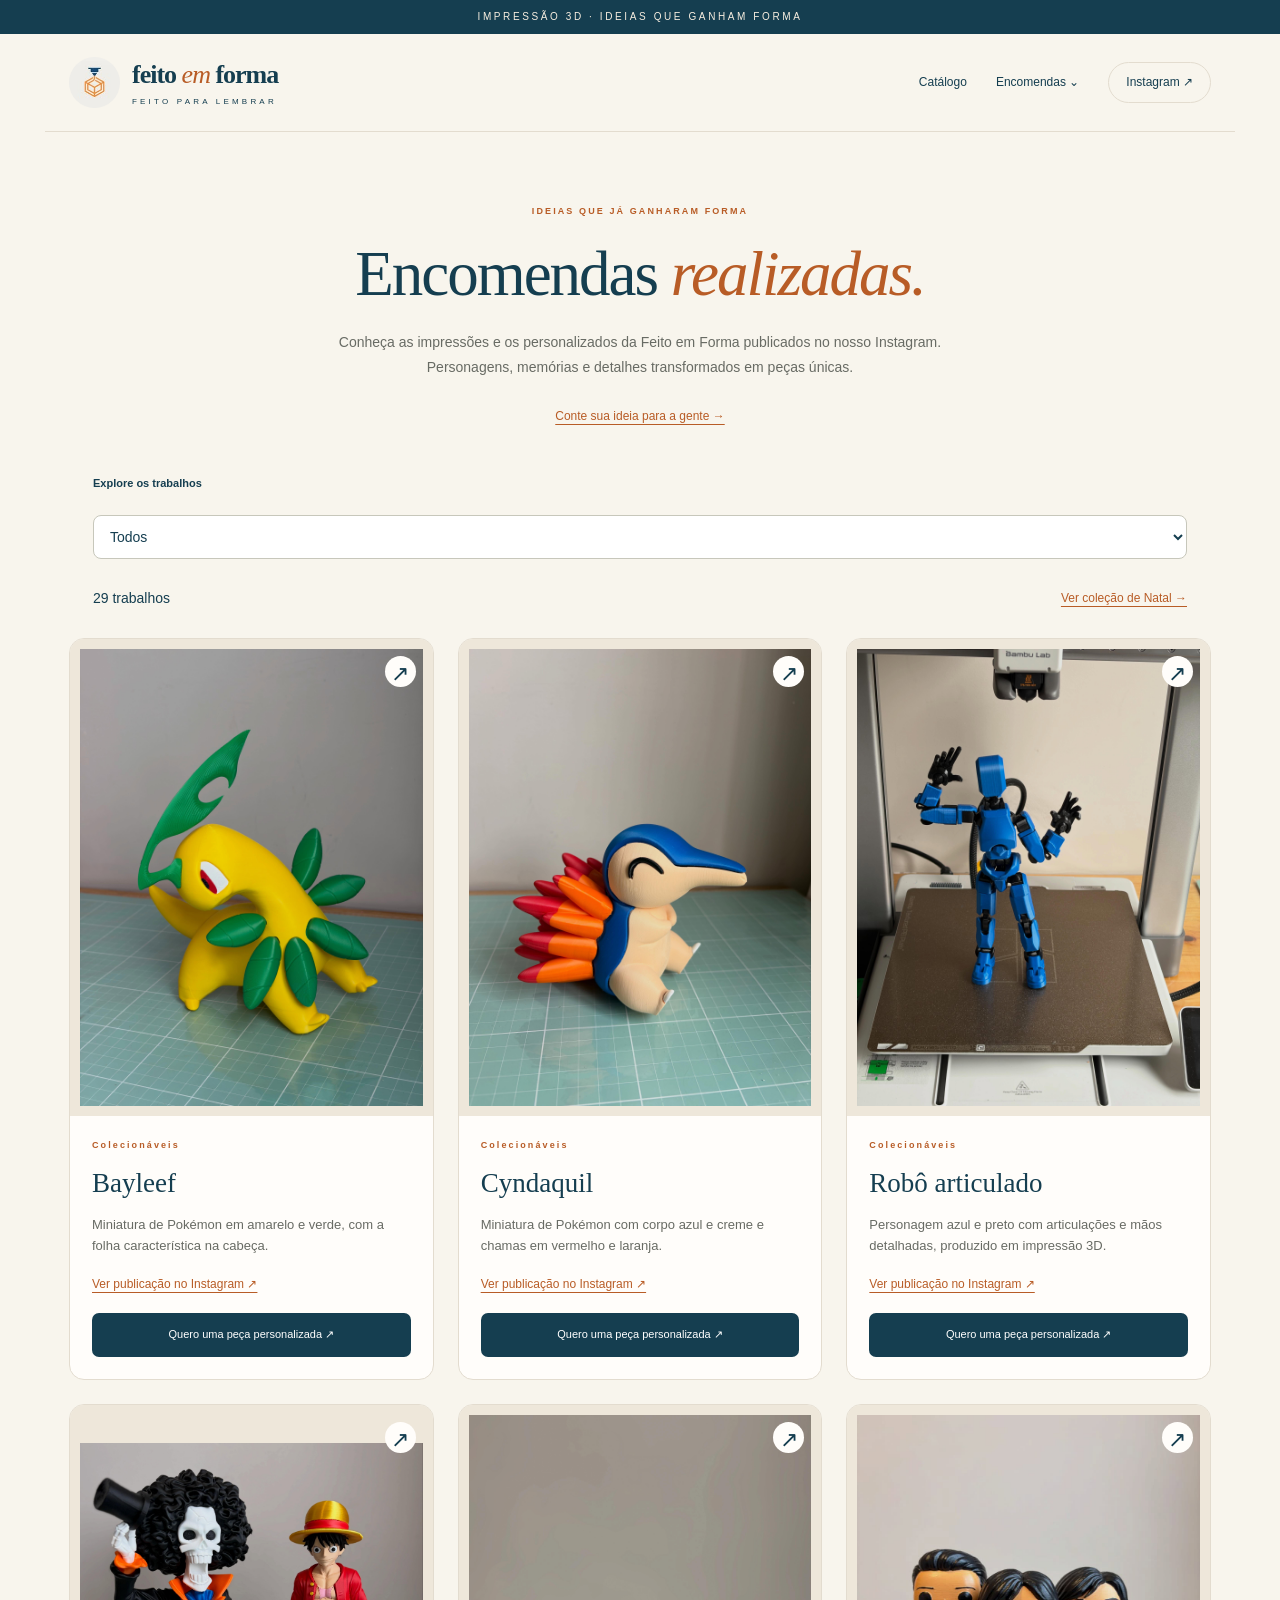
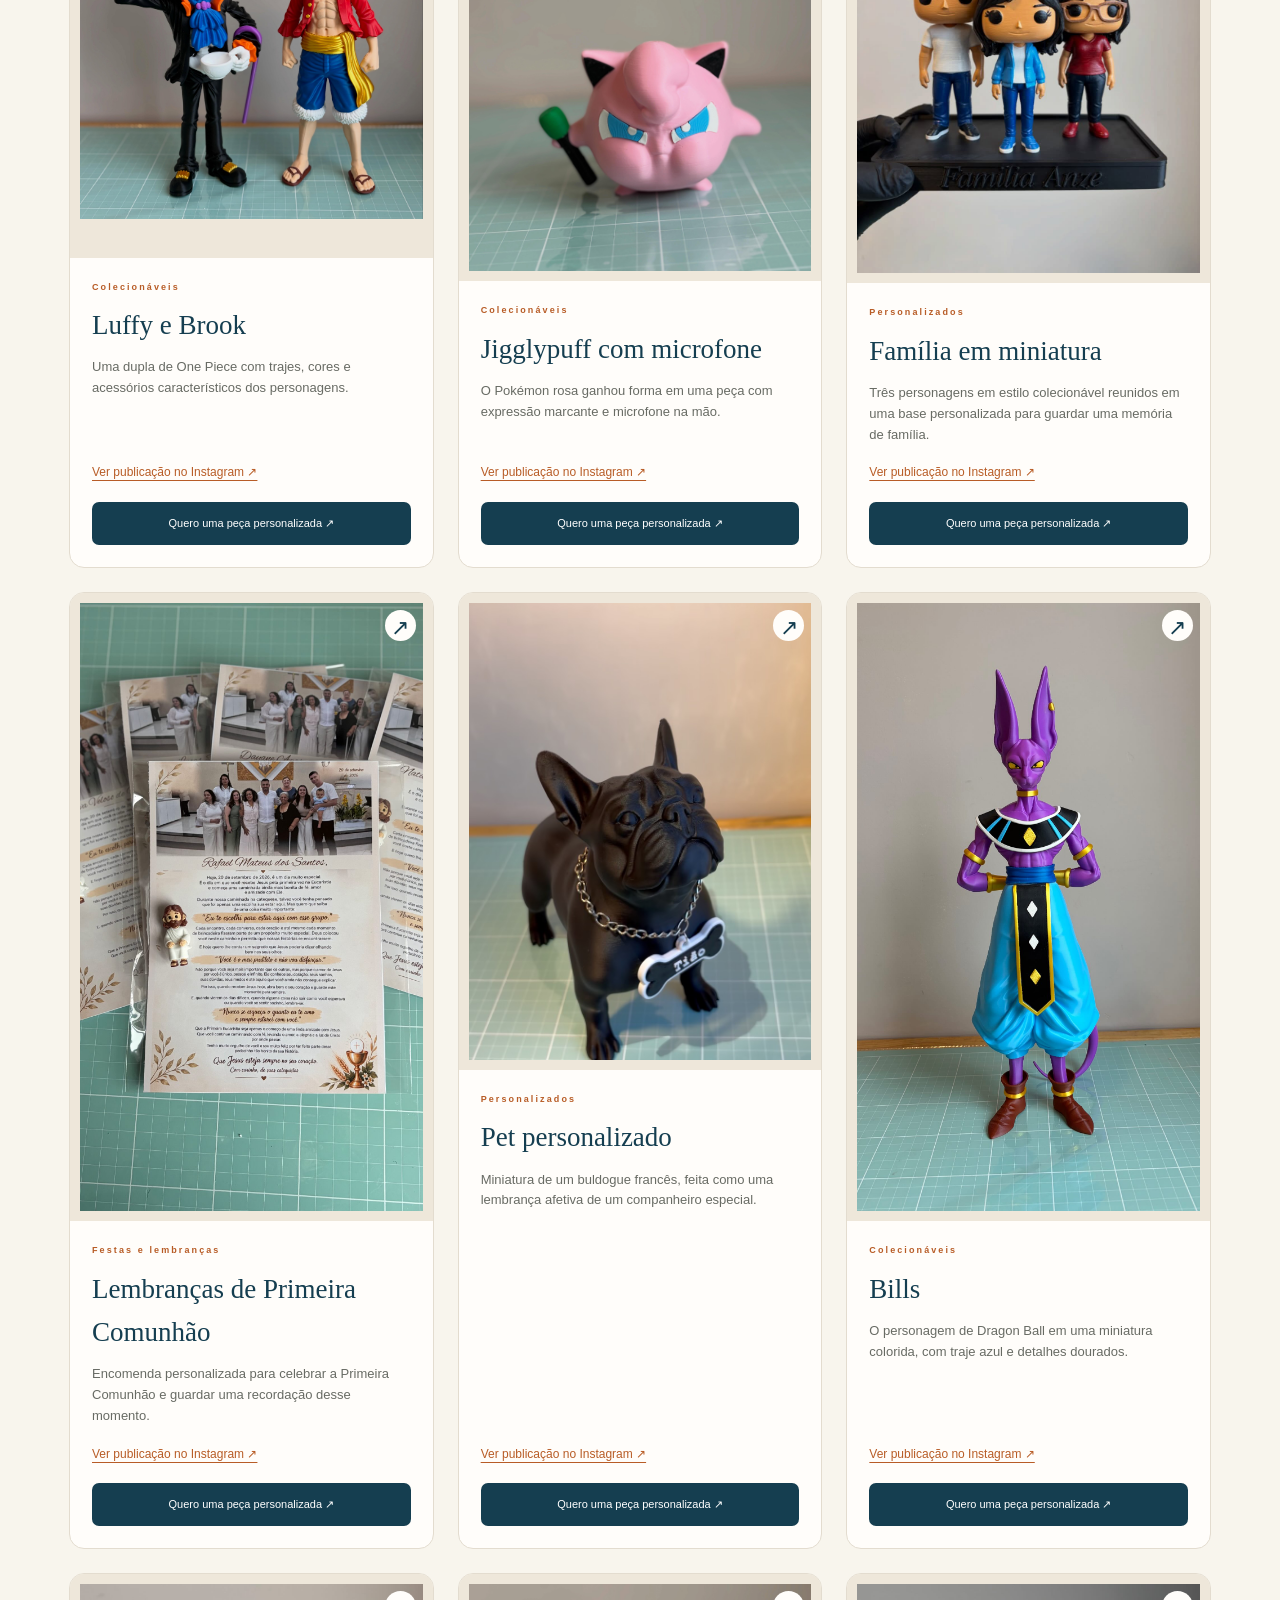
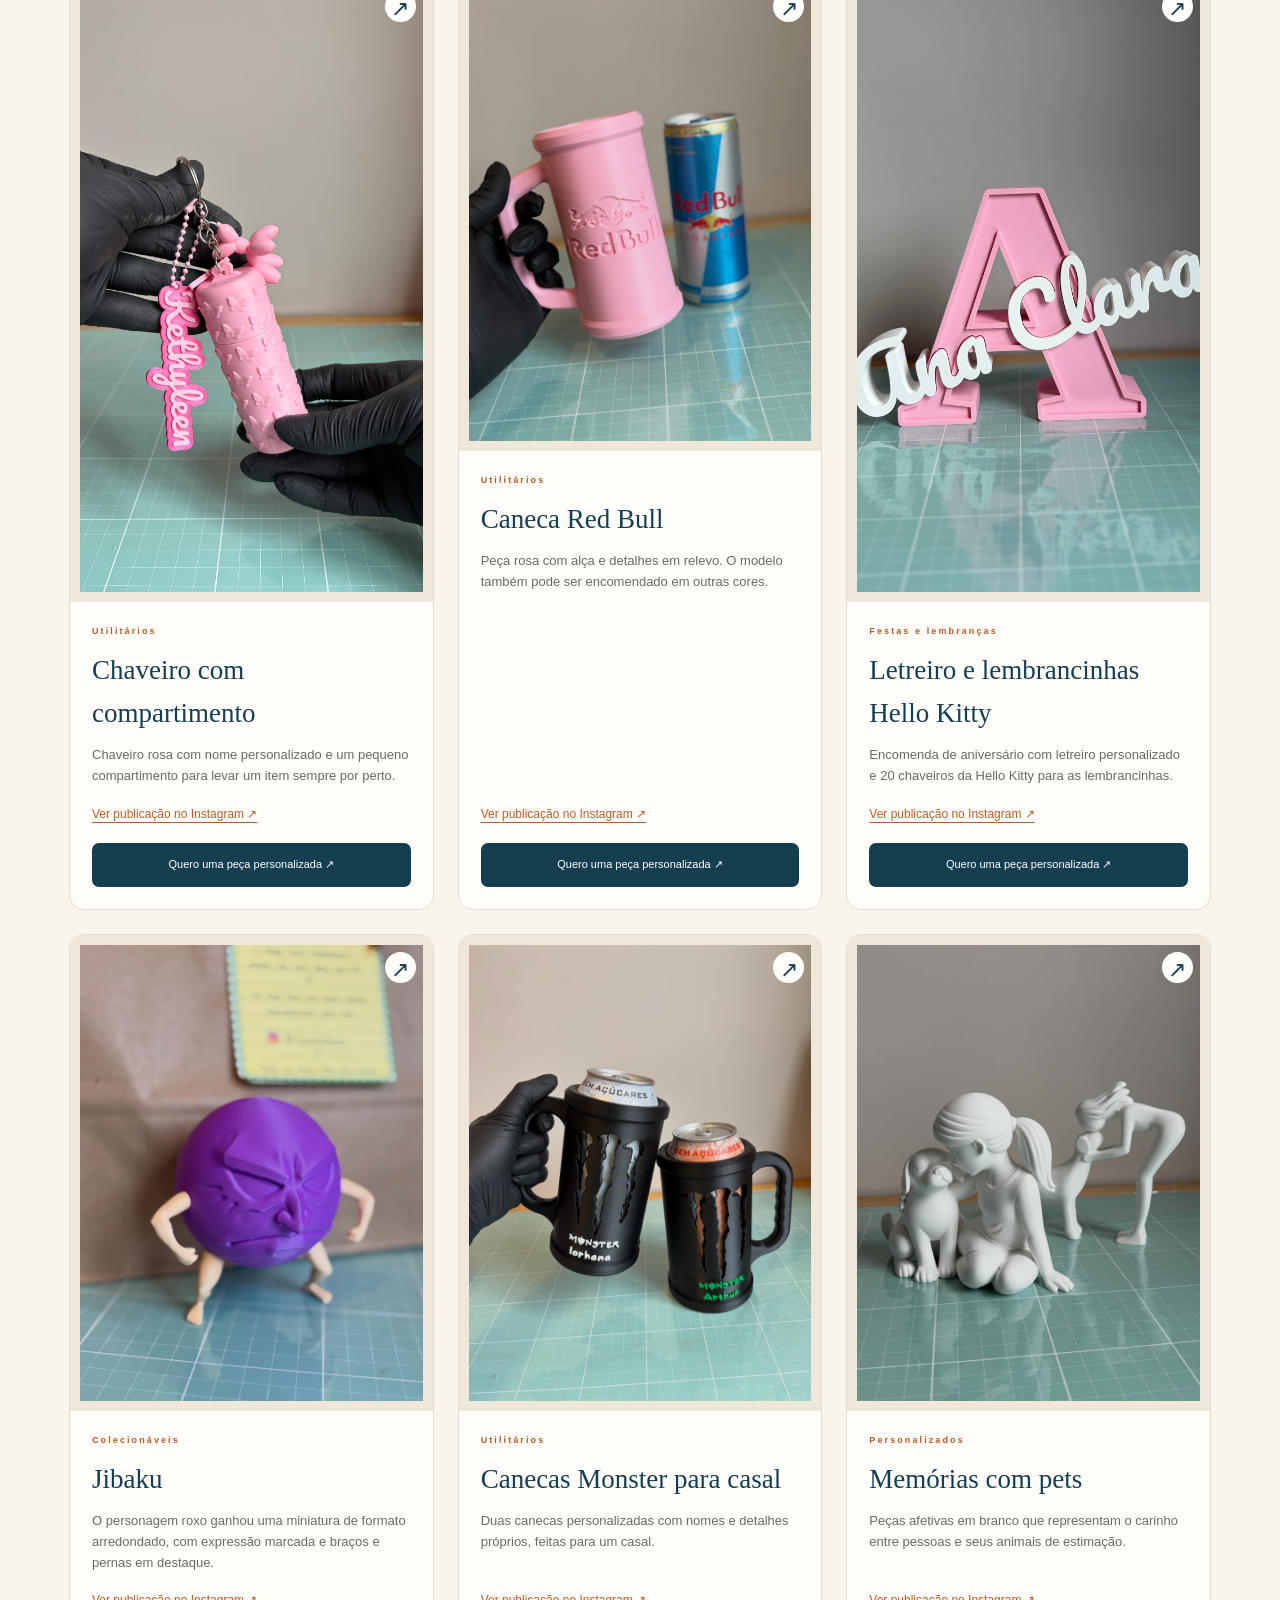
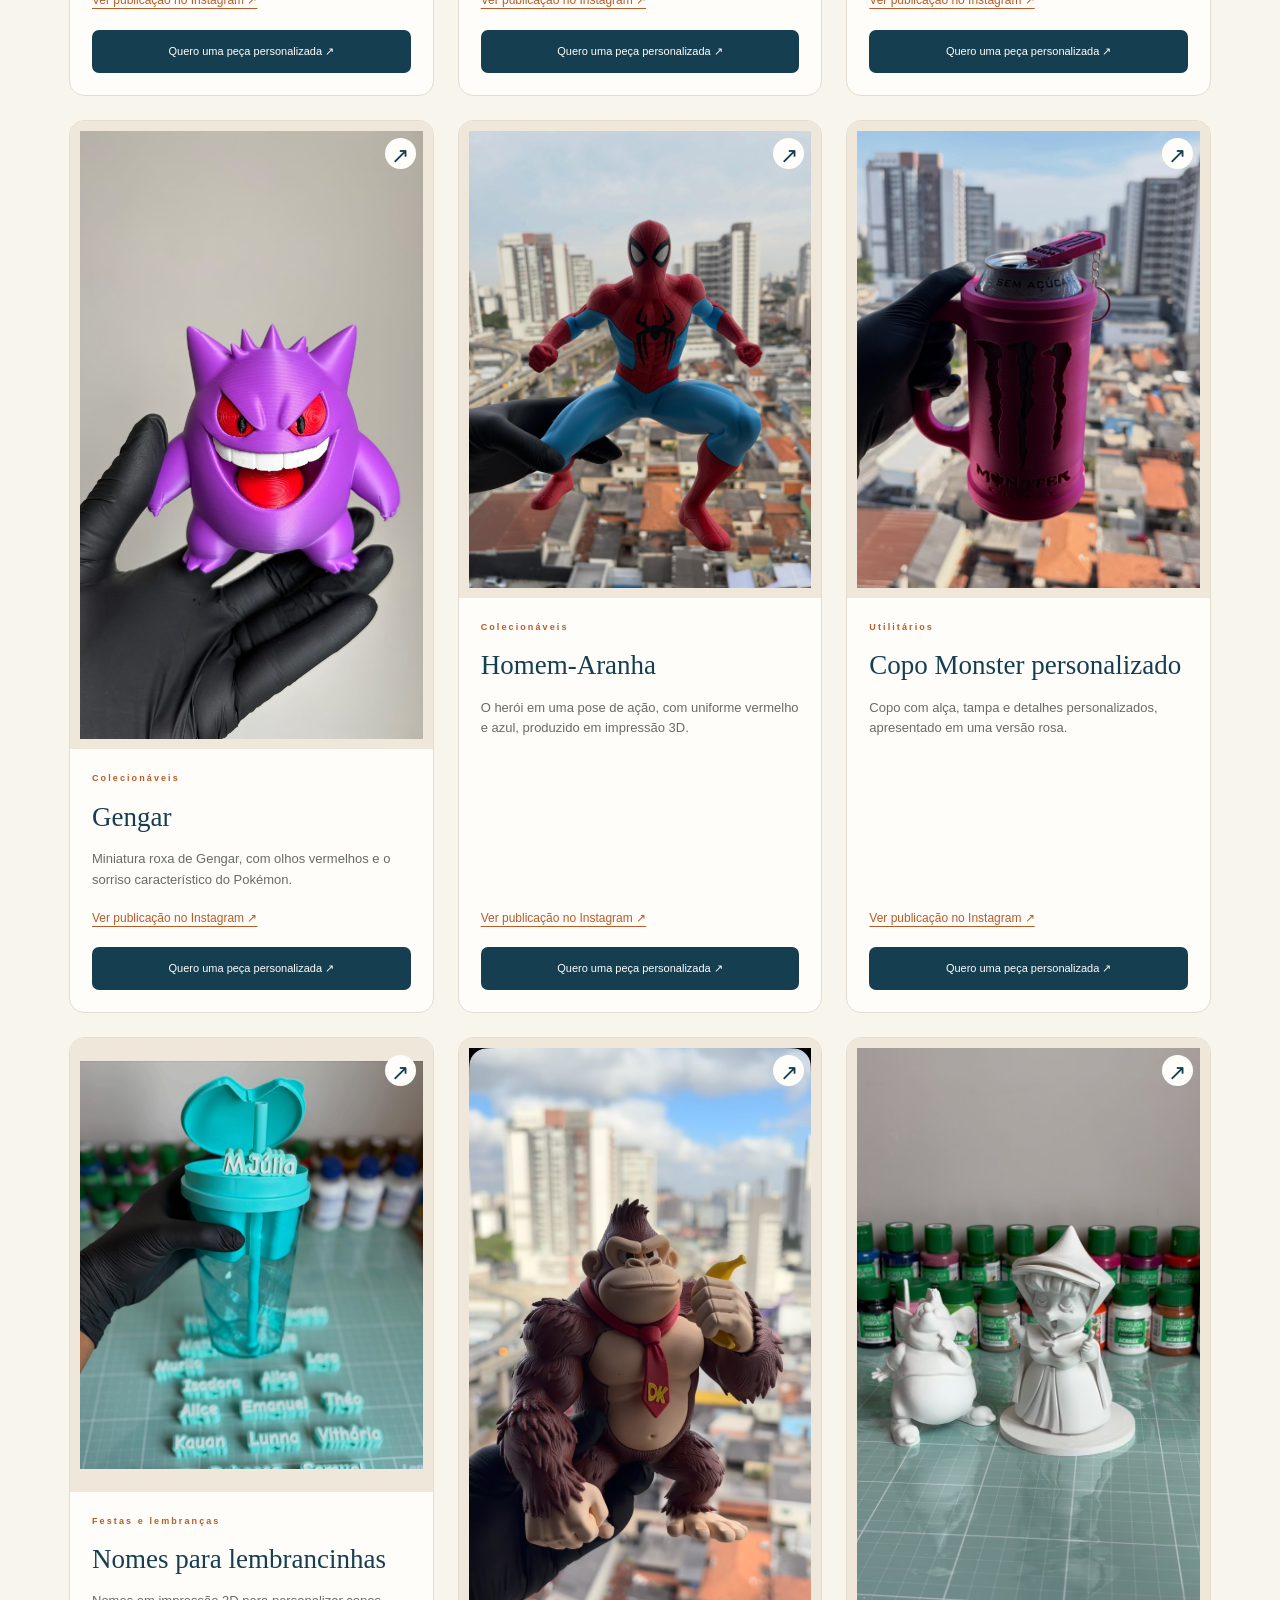
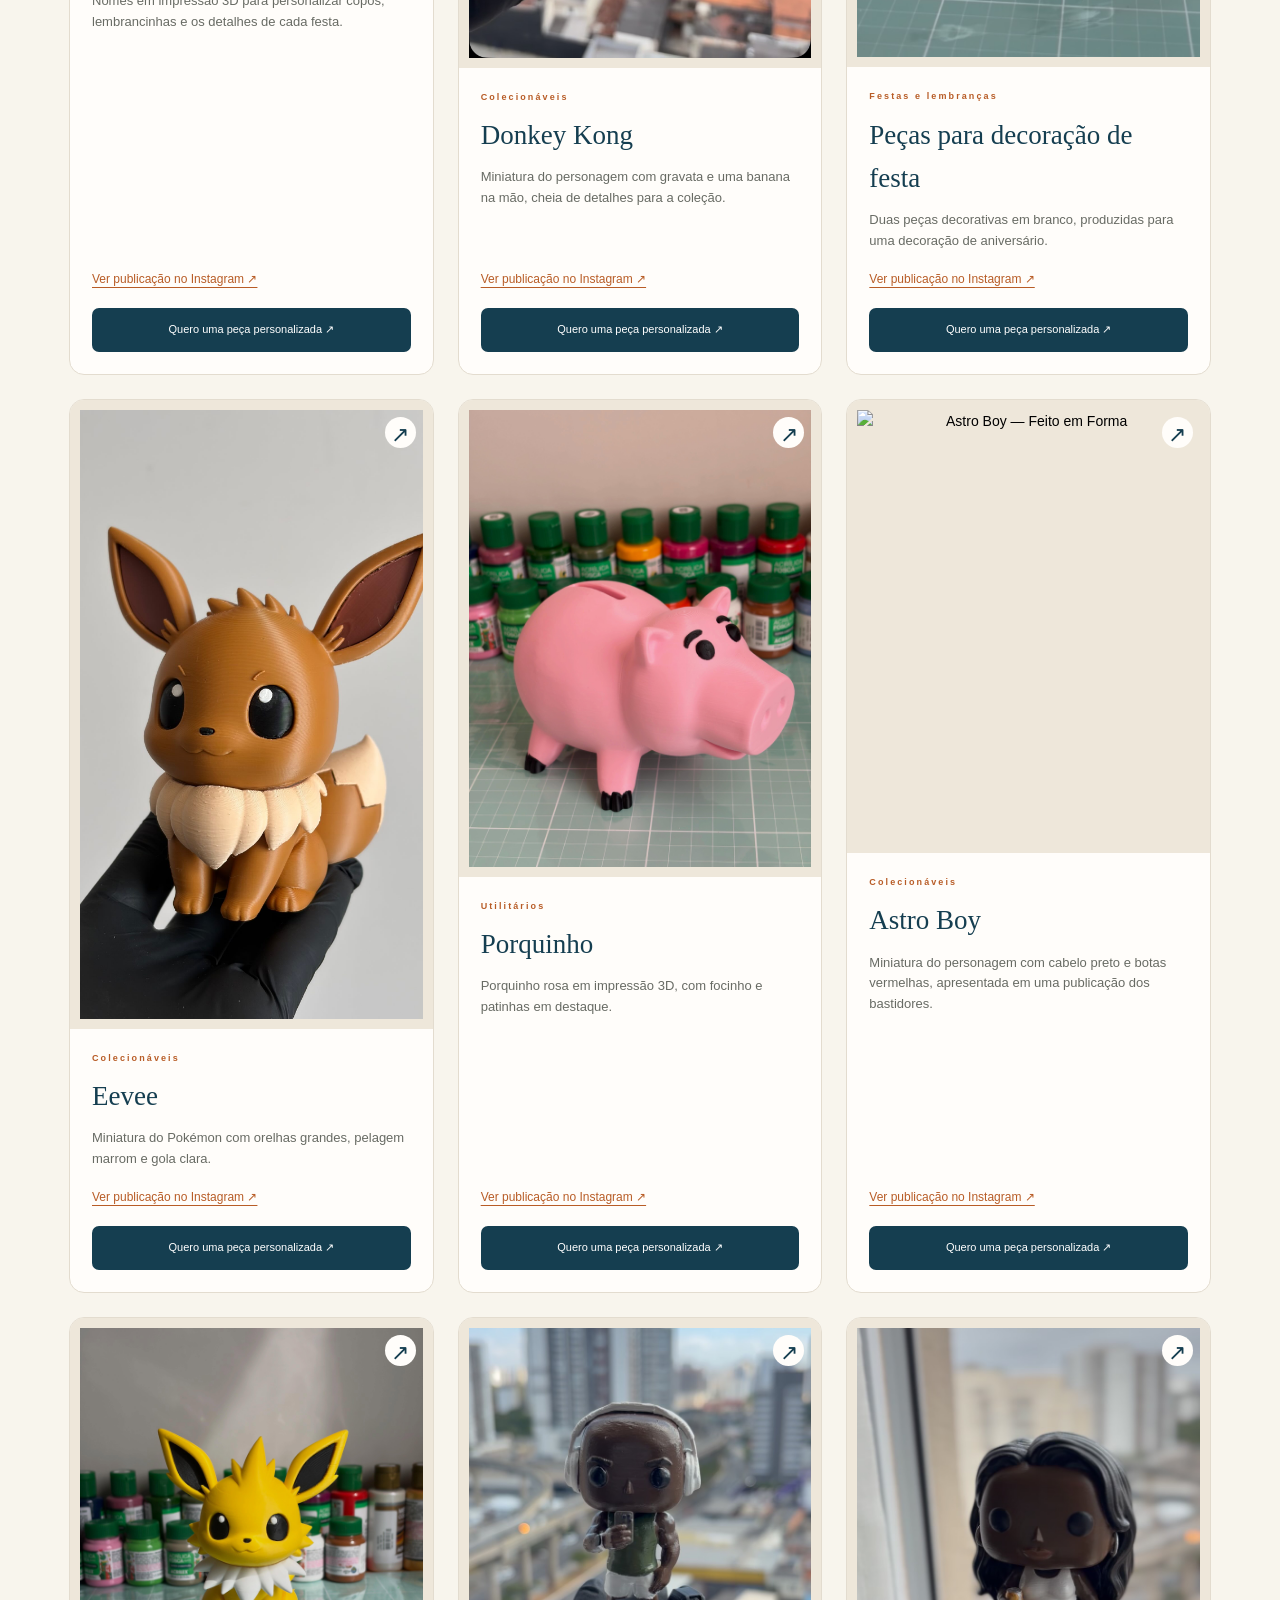
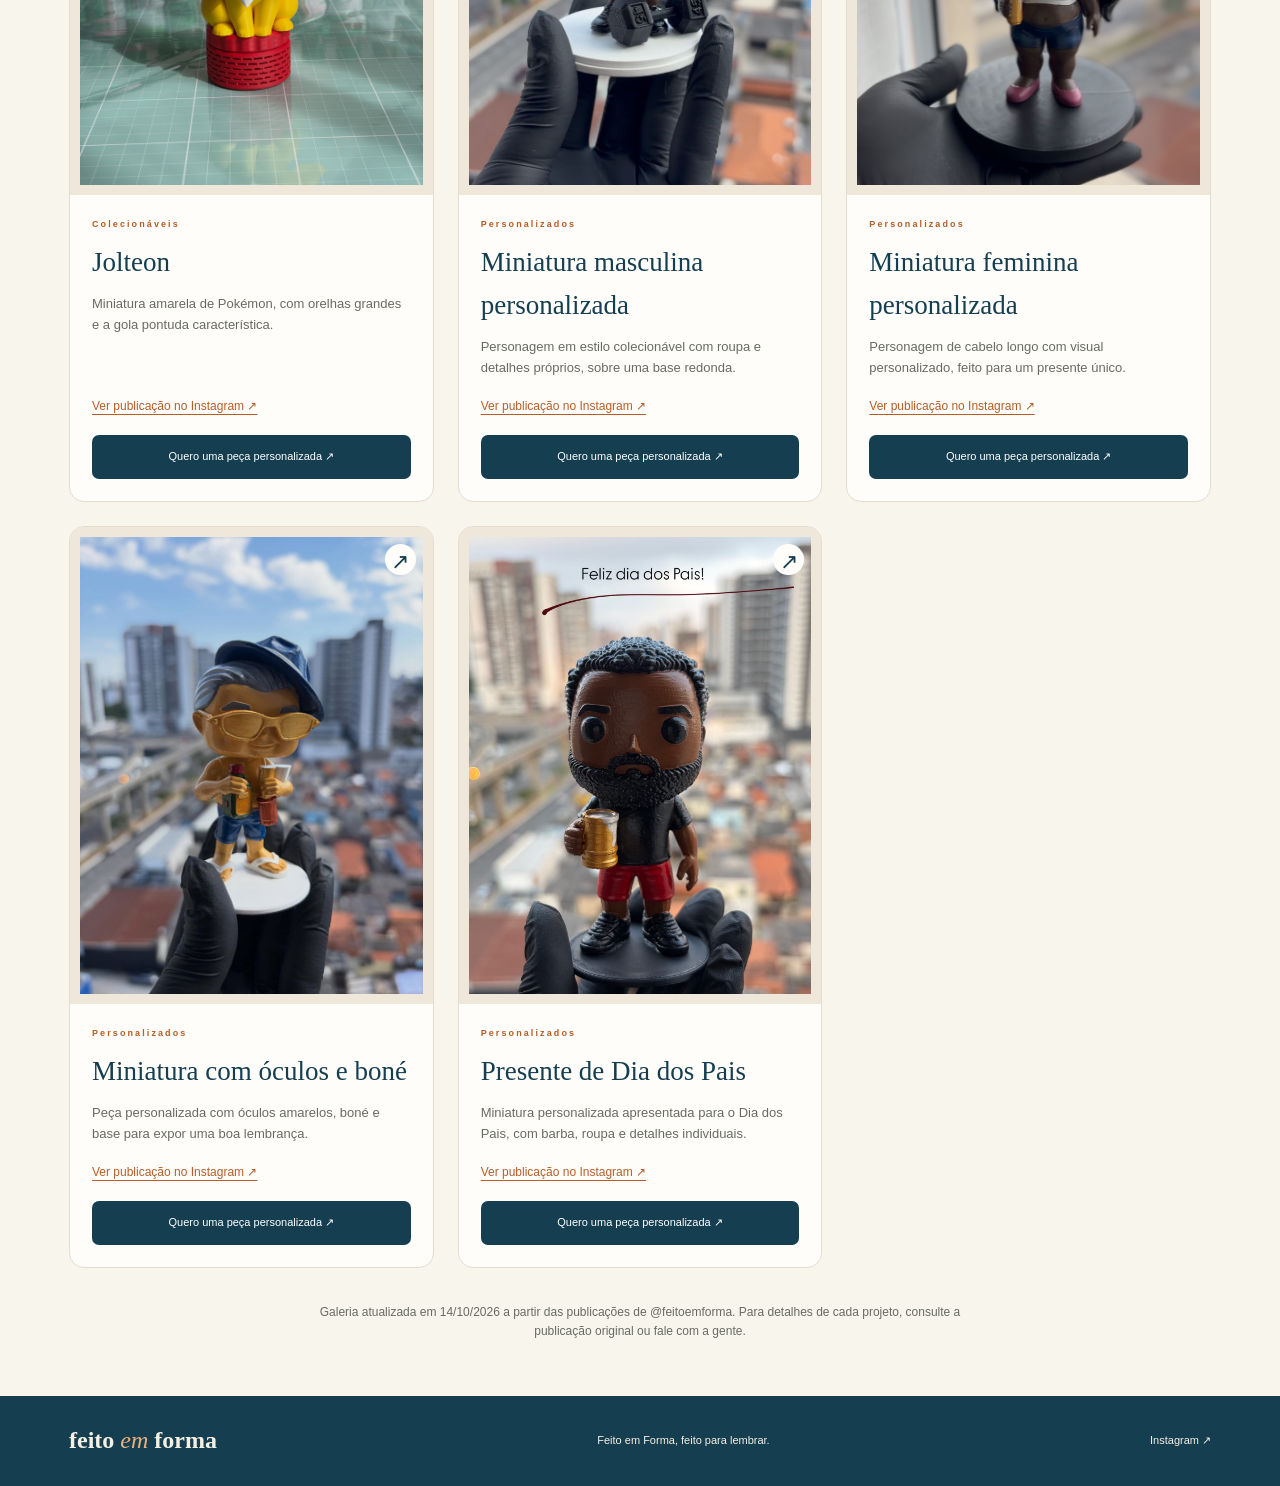
==== commit 27b54997: "Add files via upload" ====
--- a/encomendas.html
+++ b/encomendas.html
@@ -1 +1 @@
-<!doctype html><html lang="pt-BR"><head><meta charset="utf-8"><meta name="viewport" content="width=device-width,initial-scale=1"><meta name="theme-color" content="#153e50"><meta name="description" content="Conheça trabalhos da Feito em Forma publicados no Instagram: miniaturas, personagens, famílias e pets personalizados."><title>Encomendas realizadas | Feito em Forma</title><link rel="icon" href="logo.jpg"><link rel="stylesheet" href="style.css"></head><body><div class="topline">IMPRESSÃO 3D · IDEIAS QUE GANHAM FORMA</div><header><a class="brand" href="index.html" aria-label="Feito em Forma, início"><img src="logo.jpg" alt="Símbolo da Feito em Forma"><span>feito <i>em</i> forma<small>FEITO PARA LEMBRAR</small></span></a><nav aria-label="Menu principal"><a href="index.html#catalogo">Catálogo</a><details class="order-menu"><summary>Encomendas <span aria-hidden="true">⌄</span></summary><div class="order-submenu"><a href="encomendas.html">Encomendas realizadas</a><a href="index.html#como-pedir">Solicitar uma peça</a></div></details><a class="instagram" href="https://www.instagram.com/feitoemforma/" target="_blank" rel="noopener noreferrer">Instagram ↗</a></nav></header><main><section class="intro portfolio-intro"><span class="eyebrow">IDEIAS QUE JÁ GANHARAM FORMA</span><h1>Encomendas <em>realizadas.</em></h1><p>Conheça as impressões e os personalizados da Feito em Forma publicados no nosso Instagram.<br>Personagens, memórias e detalhes transformados em peças únicas.</p><a class="source-link" href="index.html#como-pedir">Conte sua ideia para a gente →</a></section><section class="gallery-controls" aria-label="Filtrar trabalhos"><label for="gallery-filter">Explore os trabalhos</label><select id="gallery-filter"><option value="">Todos</option><option>Colecionáveis</option><option>Personalizados</option><option>Utilitários</option><option>Festas e lembranças</option></select><span id="gallery-count" role="status">29 trabalhos</span><a class="source-link" href="index.html#catalogo">Ver coleção de Natal →</a></section><section class="portfolio-grid" aria-label="Galeria de trabalhos"><article class="portfolio-card" data-category="Colecionáveis"><button class="portfolio-photo" data-photo="trabalho-01.jpg" data-title="Bayleef" aria-label="Ampliar foto: Bayleef"><img src="trabalho-01.jpg" alt="Bayleef — Feito em Forma" loading="lazy"><span aria-hidden="true">↗</span></button><div class="portfolio-info"><span class="eyebrow">Colecionáveis</span><h2>Bayleef</h2><p>Miniatura de Pokémon em amarelo e verde, com a folha característica na cabeça.</p><a class="source-link" href="https://www.instagram.com/feitoemforma/p/Dec3JIWEV_P/" target="_blank" rel="noopener noreferrer">Ver publicação no Instagram ↗</a><a class="primary" href="https://wa.me/5511958107686?text=Ol%C3%A1%2C%20Feito%20em%20Forma%21%20Vi%20%E2%80%9CBayleef%E2%80%9D%20na%20galeria%20e%20gostaria%20de%20encomendar%20uma%20pe%C3%A7a%20personalizada%20inspirada%20nesse%20trabalho.">Quero uma peça personalizada ↗</a></div></article><article class="portfolio-card" data-category="Colecionáveis"><button class="portfolio-photo" data-photo="trabalho-02.jpg" data-title="Cyndaquil" aria-label="Ampliar foto: Cyndaquil"><img src="trabalho-02.jpg" alt="Cyndaquil — Feito em Forma" loading="lazy"><span aria-hidden="true">↗</span></button><div class="portfolio-info"><span class="eyebrow">Colecionáveis</span><h2>Cyndaquil</h2><p>Miniatura de Pokémon com corpo azul e creme e chamas em vermelho e laranja.</p><a class="source-link" href="https://www.instagram.com/feitoemforma/p/Dec3JIWEV_P/" target="_blank" rel="noopener noreferrer">Ver publicação no Instagram ↗</a><a class="primary" href="https://wa.me/5511958107686?text=Ol%C3%A1%2C%20Feito%20em%20Forma%21%20Vi%20%E2%80%9CCyndaquil%E2%80%9D%20na%20galeria%20e%20gostaria%20de%20encomendar%20uma%20pe%C3%A7a%20personalizada%20inspirada%20nesse%20trabalho.">Quero uma peça personalizada ↗</a></div></article><article class="portfolio-card" data-category="Colecionáveis"><button class="portfolio-photo" data-photo="trabalho-03.jpg" data-title="Robô articulado" aria-label="Ampliar foto: Robô articulado"><img src="trabalho-03.jpg" alt="Robô articulado — Feito em Forma" loading="lazy"><span aria-hidden="true">↗</span></button><div class="portfolio-info"><span class="eyebrow">Colecionáveis</span><h2>Robô articulado</h2><p>Personagem azul e preto com articulações e mãos detalhadas, produzido em impressão 3D.</p><a class="source-link" href="https://www.instagram.com/feitoemforma/p/DeaKDORAcCs/" target="_blank" rel="noopener noreferrer">Ver publicação no Instagram ↗</a><a class="primary" href="https://wa.me/5511958107686?text=Ol%C3%A1%2C%20Feito%20em%20Forma%21%20Vi%20%E2%80%9CRob%C3%B4%20articulado%E2%80%9D%20na%20galeria%20e%20gostaria%20de%20encomendar%20uma%20pe%C3%A7a%20personalizada%20inspirada%20nesse%20trabalho.">Quero uma peça personalizada ↗</a></div></article><article class="portfolio-card" data-category="Colecionáveis"><button class="portfolio-photo" data-photo="trabalho-04.jpg" data-title="Luffy e Brook" aria-label="Ampliar foto: Luffy e Brook"><img src="trabalho-04.jpg" alt="Luffy e Brook — Feito em Forma" loading="lazy"><span aria-hidden="true">↗</span></button><div class="portfolio-info"><span class="eyebrow">Colecionáveis</span><h2>Luffy e Brook</h2><p>Uma dupla de One Piece com trajes, cores e acessórios característicos dos personagens.</p><a class="source-link" href="https://www.instagram.com/feitoemforma/p/DeSf1Z9gS2s/" target="_blank" rel="noopener noreferrer">Ver publicação no Instagram ↗</a><a class="primary" href="https://wa.me/5511958107686?text=Ol%C3%A1%2C%20Feito%20em%20Forma%21%20Vi%20%E2%80%9CLuffy%20e%20Brook%E2%80%9D%20na%20galeria%20e%20gostaria%20de%20encomendar%20uma%20pe%C3%A7a%20personalizada%20inspirada%20nesse%20trabalho.">Quero uma peça personalizada ↗</a></div></article><article class="portfolio-card" data-category="Colecionáveis"><button class="portfolio-photo" data-photo="trabalho-05.jpg" data-title="Jigglypuff com microfone" aria-label="Ampliar foto: Jigglypuff com microfone"><img src="trabalho-05.jpg" alt="Jigglypuff com microfone — Feito em Forma" loading="lazy"><span aria-hidden="true">↗</span></button><div class="portfolio-info"><span class="eyebrow">Colecionáveis</span><h2>Jigglypuff com microfone</h2><p>O Pokémon rosa ganhou forma em uma peça com expressão marcante e microfone na mão.</p><a class="source-link" href="https://www.instagram.com/feitoemforma/p/Dd4uqSFAcqw/" target="_blank" rel="noopener noreferrer">Ver publicação no Instagram ↗</a><a class="primary" href="https://wa.me/5511958107686?text=Ol%C3%A1%2C%20Feito%20em%20Forma%21%20Vi%20%E2%80%9CJigglypuff%20com%20microfone%E2%80%9D%20na%20galeria%20e%20gostaria%20de%20encomendar%20uma%20pe%C3%A7a%20personalizada%20inspirada%20nesse%20trabalho.">Quero uma peça personalizada ↗</a></div></article><article class="portfolio-card" data-category="Personalizados"><button class="portfolio-photo" data-photo="trabalho-06.jpg" data-title="Família em miniatura" aria-label="Ampliar foto: Família em miniatura"><img src="trabalho-06.jpg" alt="Família em miniatura — Feito em Forma" loading="lazy"><span aria-hidden="true">↗</span></button><div class="portfolio-info"><span class="eyebrow">Personalizados</span><h2>Família em miniatura</h2><p>Três personagens em estilo colecionável reunidos em uma base personalizada para guardar uma memória de família.</p><a class="source-link" href="https://www.instagram.com/feitoemforma/p/DduZuBrB9a0/" target="_blank" rel="noopener noreferrer">Ver publicação no Instagram ↗</a><a class="primary" href="https://wa.me/5511958107686?text=Ol%C3%A1%2C%20Feito%20em%20Forma%21%20Vi%20%E2%80%9CFam%C3%ADlia%20em%20miniatura%E2%80%9D%20na%20galeria%20e%20gostaria%20de%20encomendar%20uma%20pe%C3%A7a%20personalizada%20inspirada%20nesse%20trabalho.">Quero uma peça personalizada ↗</a></div></article><article class="portfolio-card" data-category="Festas e lembranças"><button class="portfolio-photo" data-photo="trabalho-07.jpg" data-title="Lembranças de Primeira Comunhão" aria-label="Ampliar foto: Lembranças de Primeira Comunhão"><img src="trabalho-07.jpg" alt="Lembranças de Primeira Comunhão — Feito em Forma" loading="lazy"><span aria-hidden="true">↗</span></button><div class="portfolio-info"><span class="eyebrow">Festas e lembranças</span><h2>Lembranças de Primeira Comunhão</h2><p>Encomenda personalizada para celebrar a Primeira Comunhão e guardar uma recordação desse momento.</p><a class="source-link" href="https://www.instagram.com/feitoemforma/reel/Ddgyd9Lu-Zq/" target="_blank" rel="noopener noreferrer">Ver publicação no Instagram ↗</a><a class="primary" href="https://wa.me/5511958107686?text=Ol%C3%A1%2C%20Feito%20em%20Forma%21%20Vi%20%E2%80%9CLembran%C3%A7as%20de%20Primeira%20Comunh%C3%A3o%E2%80%9D%20na%20galeria%20e%20gostaria%20de%20encomendar%20uma%20pe%C3%A7a%20personalizada%20inspirada%20nesse%20trabalho.">Quero uma peça personalizada ↗</a></div></article><article class="portfolio-card" data-category="Personalizados"><button class="portfolio-photo" data-photo="trabalho-08.jpg" data-title="Pet personalizado" aria-label="Ampliar foto: Pet personalizado"><img src="trabalho-08.jpg" alt="Pet personalizado — Feito em Forma" loading="lazy"><span aria-hidden="true">↗</span></button><div class="portfolio-info"><span class="eyebrow">Personalizados</span><h2>Pet personalizado</h2><p>Miniatura de um buldogue francês, feita como uma lembrança afetiva de um companheiro especial.</p><a class="source-link" href="https://www.instagram.com/feitoemforma/p/DdPABpdkUyy/" target="_blank" rel="noopener noreferrer">Ver publicação no Instagram ↗</a><a class="primary" href="https://wa.me/5511958107686?text=Ol%C3%A1%2C%20Feito%20em%20Forma%21%20Vi%20%E2%80%9CPet%20personalizado%E2%80%9D%20na%20galeria%20e%20gostaria%20de%20encomendar%20uma%20pe%C3%A7a%20personalizada%20inspirada%20nesse%20trabalho.">Quero uma peça personalizada ↗</a></div></article><article class="portfolio-card" data-category="Colecionáveis"><button class="portfolio-photo" data-photo="trabalho-09.jpg" data-title="Bills" aria-label="Ampliar foto: Bills"><img src="trabalho-09.jpg" alt="Bills — Feito em Forma" loading="lazy"><span aria-hidden="true">↗</span></button><div class="portfolio-info"><span class="eyebrow">Colecionáveis</span><h2>Bills</h2><p>O personagem de Dragon Ball em uma miniatura colorida, com traje azul e detalhes dourados.</p><a class="source-link" href="https://www.instagram.com/feitoemforma/reel/DdFbNDmuq-o/" target="_blank" rel="noopener noreferrer">Ver publicação no Instagram ↗</a><a class="primary" href="https://wa.me/5511958107686?text=Ol%C3%A1%2C%20Feito%20em%20Forma%21%20Vi%20%E2%80%9CBills%E2%80%9D%20na%20galeria%20e%20gostaria%20de%20encomendar%20uma%20pe%C3%A7a%20personalizada%20inspirada%20nesse%20trabalho.">Quero uma peça personalizada ↗</a></div></article><article class="portfolio-card" data-category="Utilitários"><button class="portfolio-photo" data-photo="trabalho-10.jpg" data-title="Chaveiro com compartimento" aria-label="Ampliar foto: Chaveiro com compartimento"><img src="trabalho-10.jpg" alt="Chaveiro com compartimento — Feito em Forma" loading="lazy"><span aria-hidden="true">↗</span></button><div class="portfolio-info"><span class="eyebrow">Utilitários</span><h2>Chaveiro com compartimento</h2><p>Chaveiro rosa com nome personalizado e um pequeno compartimento para levar um item sempre por perto.</p><a class="source-link" href="https://www.instagram.com/feitoemforma/reel/DdAA7SRBFTn/" target="_blank" rel="noopener noreferrer">Ver publicação no Instagram ↗</a><a class="primary" href="https://wa.me/5511958107686?text=Ol%C3%A1%2C%20Feito%20em%20Forma%21%20Vi%20%E2%80%9CChaveiro%20com%20compartimento%E2%80%9D%20na%20galeria%20e%20gostaria%20de%20encomendar%20uma%20pe%C3%A7a%20personalizada%20inspirada%20nesse%20trabalho.">Quero uma peça personalizada ↗</a></div></article><article class="portfolio-card" data-category="Utilitários"><button class="portfolio-photo" data-photo="trabalho-11.jpg" data-title="Caneca Red Bull" aria-label="Ampliar foto: Caneca Red Bull"><img src="trabalho-11.jpg" alt="Caneca Red Bull — Feito em Forma" loading="lazy"><span aria-hidden="true">↗</span></button><div class="portfolio-info"><span class="eyebrow">Utilitários</span><h2>Caneca Red Bull</h2><p>Peça rosa com alça e detalhes em relevo. O modelo também pode ser encomendado em outras cores.</p><a class="source-link" href="https://www.instagram.com/feitoemforma/p/Dc_Y0ySkTgC/" target="_blank" rel="noopener noreferrer">Ver publicação no Instagram ↗</a><a class="primary" href="https://wa.me/5511958107686?text=Ol%C3%A1%2C%20Feito%20em%20Forma%21%20Vi%20%E2%80%9CCaneca%20Red%20Bull%E2%80%9D%20na%20galeria%20e%20gostaria%20de%20encomendar%20uma%20pe%C3%A7a%20personalizada%20inspirada%20nesse%20trabalho.">Quero uma peça personalizada ↗</a></div></article><article class="portfolio-card" data-category="Festas e lembranças"><button class="portfolio-photo" data-photo="trabalho-12.jpg" data-title="Letreiro e lembrancinhas Hello Kitty" aria-label="Ampliar foto: Letreiro e lembrancinhas Hello Kitty"><img src="trabalho-12.jpg" alt="Letreiro e lembrancinhas Hello Kitty — Feito em Forma" loading="lazy"><span aria-hidden="true">↗</span></button><div class="portfolio-info"><span class="eyebrow">Festas e lembranças</span><h2>Letreiro e lembrancinhas Hello Kitty</h2><p>Encomenda de aniversário com letreiro personalizado e 20 chaveiros da Hello Kitty para as lembrancinhas.</p><a class="source-link" href="https://www.instagram.com/feitoemforma/reel/DczJ_VSBGOk/" target="_blank" rel="noopener noreferrer">Ver publicação no Instagram ↗</a><a class="primary" href="https://wa.me/5511958107686?text=Ol%C3%A1%2C%20Feito%20em%20Forma%21%20Vi%20%E2%80%9CLetreiro%20e%20lembrancinhas%20Hello%20Kitty%E2%80%9D%20na%20galeria%20e%20gostaria%20de%20encomendar%20uma%20pe%C3%A7a%20personalizada%20inspirada%20nesse%20trabalho.">Quero uma peça personalizada ↗</a></div></article><article class="portfolio-card" data-category="Colecionáveis"><button class="portfolio-photo" data-photo="trabalho-13.jpg" data-title="Jibaku" aria-label="Ampliar foto: Jibaku"><img src="trabalho-13.jpg" alt="Jibaku — Feito em Forma" loading="lazy"><span aria-hidden="true">↗</span></button><div class="portfolio-info"><span class="eyebrow">Colecionáveis</span><h2>Jibaku</h2><p>O personagem roxo ganhou uma miniatura de formato arredondado, com expressão marcada e braços e pernas em destaque.</p><a class="source-link" href="https://www.instagram.com/feitoemforma/p/Dc8_-x1EWsK/" target="_blank" rel="noopener noreferrer">Ver publicação no Instagram ↗</a><a class="primary" href="https://wa.me/5511958107686?text=Ol%C3%A1%2C%20Feito%20em%20Forma%21%20Vi%20%E2%80%9CJibaku%E2%80%9D%20na%20galeria%20e%20gostaria%20de%20encomendar%20uma%20pe%C3%A7a%20personalizada%20inspirada%20nesse%20trabalho.">Quero uma peça personalizada ↗</a></div></article><article class="portfolio-card" data-category="Utilitários"><button class="portfolio-photo" data-photo="trabalho-14.jpg" data-title="Canecas Monster para casal" aria-label="Ampliar foto: Canecas Monster para casal"><img src="trabalho-14.jpg" alt="Canecas Monster para casal — Feito em Forma" loading="lazy"><span aria-hidden="true">↗</span></button><div class="portfolio-info"><span class="eyebrow">Utilitários</span><h2>Canecas Monster para casal</h2><p>Duas canecas personalizadas com nomes e detalhes próprios, feitas para um casal.</p><a class="source-link" href="https://www.instagram.com/feitoemforma/p/Dc8yVxBEXI1/" target="_blank" rel="noopener noreferrer">Ver publicação no Instagram ↗</a><a class="primary" href="https://wa.me/5511958107686?text=Ol%C3%A1%2C%20Feito%20em%20Forma%21%20Vi%20%E2%80%9CCanecas%20Monster%20para%20casal%E2%80%9D%20na%20galeria%20e%20gostaria%20de%20encomendar%20uma%20pe%C3%A7a%20personalizada%20inspirada%20nesse%20trabalho.">Quero uma peça personalizada ↗</a></div></article><article class="portfolio-card" data-category="Personalizados"><button class="portfolio-photo" data-photo="trabalho-15.jpg" data-title="Memórias com pets" aria-label="Ampliar foto: Memórias com pets"><img src="trabalho-15.jpg" alt="Memórias com pets — Feito em Forma" loading="lazy"><span aria-hidden="true">↗</span></button><div class="portfolio-info"><span class="eyebrow">Personalizados</span><h2>Memórias com pets</h2><p>Peças afetivas em branco que representam o carinho entre pessoas e seus animais de estimação.</p><a class="source-link" href="https://www.instagram.com/feitoemforma/p/Dcwm91Agc5y/" target="_blank" rel="noopener noreferrer">Ver publicação no Instagram ↗</a><a class="primary" href="https://wa.me/5511958107686?text=Ol%C3%A1%2C%20Feito%20em%20Forma%21%20Vi%20%E2%80%9CMem%C3%B3rias%20com%20pets%E2%80%9D%20na%20galeria%20e%20gostaria%20de%20encomendar%20uma%20pe%C3%A7a%20personalizada%20inspirada%20nesse%20trabalho.">Quero uma peça personalizada ↗</a></div></article><article class="portfolio-card" data-category="Colecionáveis"><button class="portfolio-photo" data-photo="trabalho-16.jpg" data-title="Gengar" aria-label="Ampliar foto: Gengar"><img src="trabalho-16.jpg" alt="Gengar — Feito em Forma" loading="lazy"><span aria-hidden="true">↗</span></button><div class="portfolio-info"><span class="eyebrow">Colecionáveis</span><h2>Gengar</h2><p>Miniatura roxa de Gengar, com olhos vermelhos e o sorriso característico do Pokémon.</p><a class="source-link" href="https://www.instagram.com/feitoemforma/reel/Dcv5_QquFH9/" target="_blank" rel="noopener noreferrer">Ver publicação no Instagram ↗</a><a class="primary" href="https://wa.me/5511958107686?text=Ol%C3%A1%2C%20Feito%20em%20Forma%21%20Vi%20%E2%80%9CGengar%E2%80%9D%20na%20galeria%20e%20gostaria%20de%20encomendar%20uma%20pe%C3%A7a%20personalizada%20inspirada%20nesse%20trabalho.">Quero uma peça personalizada ↗</a></div></article><article class="portfolio-card" data-category="Colecionáveis"><button class="portfolio-photo" data-photo="trabalho-17.jpg" data-title="Homem-Aranha" aria-label="Ampliar foto: Homem-Aranha"><img src="trabalho-17.jpg" alt="Homem-Aranha — Feito em Forma" loading="lazy"><span aria-hidden="true">↗</span></button><div class="portfolio-info"><span class="eyebrow">Colecionáveis</span><h2>Homem-Aranha</h2><p>O herói em uma pose de ação, com uniforme vermelho e azul, produzido em impressão 3D.</p><a class="source-link" href="https://www.instagram.com/feitoemforma/p/DcoQvB3uXtE/" target="_blank" rel="noopener noreferrer">Ver publicação no Instagram ↗</a><a class="primary" href="https://wa.me/5511958107686?text=Ol%C3%A1%2C%20Feito%20em%20Forma%21%20Vi%20%E2%80%9CHomem-Aranha%E2%80%9D%20na%20galeria%20e%20gostaria%20de%20encomendar%20uma%20pe%C3%A7a%20personalizada%20inspirada%20nesse%20trabalho.">Quero uma peça personalizada ↗</a></div></article><article class="portfolio-card" data-category="Utilitários"><button class="portfolio-photo" data-photo="trabalho-18.jpg" data-title="Copo Monster personalizado" aria-label="Ampliar foto: Copo Monster personalizado"><img src="trabalho-18.jpg" alt="Copo Monster personalizado — Feito em Forma" loading="lazy"><span aria-hidden="true">↗</span></button><div class="portfolio-info"><span class="eyebrow">Utilitários</span><h2>Copo Monster personalizado</h2><p>Copo com alça, tampa e detalhes personalizados, apresentado em uma versão rosa.</p><a class="source-link" href="https://www.instagram.com/feitoemforma/p/Dcl6wtJEfMF/" target="_blank" rel="noopener noreferrer">Ver publicação no Instagram ↗</a><a class="primary" href="https://wa.me/5511958107686?text=Ol%C3%A1%2C%20Feito%20em%20Forma%21%20Vi%20%E2%80%9CCopo%20Monster%20personalizado%E2%80%9D%20na%20galeria%20e%20gostaria%20de%20encomendar%20uma%20pe%C3%A7a%20personalizada%20inspirada%20nesse%20trabalho.">Quero uma peça personalizada ↗</a></div></article><article class="portfolio-card" data-category="Festas e lembranças"><button class="portfolio-photo" data-photo="trabalho-19.jpg" data-title="Nomes para lembrancinhas" aria-label="Ampliar foto: Nomes para lembrancinhas"><img src="trabalho-19.jpg" alt="Nomes para lembrancinhas — Feito em Forma" loading="lazy"><span aria-hidden="true">↗</span></button><div class="portfolio-info"><span class="eyebrow">Festas e lembranças</span><h2>Nomes para lembrancinhas</h2><p>Nomes em impressão 3D para personalizar copos, lembrancinhas e os detalhes de cada festa.</p><a class="source-link" href="https://www.instagram.com/feitoemforma/p/DcYz6B_EaBc/" target="_blank" rel="noopener noreferrer">Ver publicação no Instagram ↗</a><a class="primary" href="https://wa.me/5511958107686?text=Ol%C3%A1%2C%20Feito%20em%20Forma%21%20Vi%20%E2%80%9CNomes%20para%20lembrancinhas%E2%80%9D%20na%20galeria%20e%20gostaria%20de%20encomendar%20uma%20pe%C3%A7a%20personalizada%20inspirada%20nesse%20trabalho.">Quero uma peça personalizada ↗</a></div></article><article class="portfolio-card" data-category="Colecionáveis"><button class="portfolio-photo" data-photo="trabalho-20.jpg" data-title="Donkey Kong" aria-label="Ampliar foto: Donkey Kong"><img src="trabalho-20.jpg" alt="Donkey Kong — Feito em Forma" loading="lazy"><span aria-hidden="true">↗</span></button><div class="portfolio-info"><span class="eyebrow">Colecionáveis</span><h2>Donkey Kong</h2><p>Miniatura do personagem com gravata e uma banana na mão, cheia de detalhes para a coleção.</p><a class="source-link" href="https://www.instagram.com/feitoemforma/reel/DcWMvEwRFJF/" target="_blank" rel="noopener noreferrer">Ver publicação no Instagram ↗</a><a class="primary" href="https://wa.me/5511958107686?text=Ol%C3%A1%2C%20Feito%20em%20Forma%21%20Vi%20%E2%80%9CDonkey%20Kong%E2%80%9D%20na%20galeria%20e%20gostaria%20de%20encomendar%20uma%20pe%C3%A7a%20personalizada%20inspirada%20nesse%20trabalho.">Quero uma peça personalizada ↗</a></div></article><article class="portfolio-card" data-category="Festas e lembranças"><button class="portfolio-photo" data-photo="trabalho-21.jpg" data-title="Peças para decoração de festa" aria-label="Ampliar foto: Peças para decoração de festa"><img src="trabalho-21.jpg" alt="Peças para decoração de festa — Feito em Forma" loading="lazy"><span aria-hidden="true">↗</span></button><div class="portfolio-info"><span class="eyebrow">Festas e lembranças</span><h2>Peças para decoração de festa</h2><p>Duas peças decorativas em branco, produzidas para uma decoração de aniversário.</p><a class="source-link" href="https://www.instagram.com/feitoemforma/reel/DcPNiGTxqEX/" target="_blank" rel="noopener noreferrer">Ver publicação no Instagram ↗</a><a class="primary" href="https://wa.me/5511958107686?text=Ol%C3%A1%2C%20Feito%20em%20Forma%21%20Vi%20%E2%80%9CPe%C3%A7as%20para%20decora%C3%A7%C3%A3o%20de%20festa%E2%80%9D%20na%20galeria%20e%20gostaria%20de%20encomendar%20uma%20pe%C3%A7a%20personalizada%20inspirada%20nesse%20trabalho.">Quero uma peça personalizada ↗</a></div></article><article class="portfolio-card" data-category="Colecionáveis"><button class="portfolio-photo" data-photo="trabalho-22.jpg" data-title="Eevee" aria-label="Ampliar foto: Eevee"><img src="trabalho-22.jpg" alt="Eevee — Feito em Forma" loading="lazy"><span aria-hidden="true">↗</span></button><div class="portfolio-info"><span class="eyebrow">Colecionáveis</span><h2>Eevee</h2><p>Miniatura do Pokémon com orelhas grandes, pelagem marrom e gola clara.</p><a class="source-link" href="https://www.instagram.com/feitoemforma/reel/DcMudyCucHc/" target="_blank" rel="noopener noreferrer">Ver publicação no Instagram ↗</a><a class="primary" href="https://wa.me/5511958107686?text=Ol%C3%A1%2C%20Feito%20em%20Forma%21%20Vi%20%E2%80%9CEevee%E2%80%9D%20na%20galeria%20e%20gostaria%20de%20encomendar%20uma%20pe%C3%A7a%20personalizada%20inspirada%20nesse%20trabalho.">Quero uma peça personalizada ↗</a></div></article><article class="portfolio-card" data-category="Utilitários"><button class="portfolio-photo" data-photo="trabalho-23.jpg" data-title="Porquinho" aria-label="Ampliar foto: Porquinho"><img src="trabalho-23.jpg" alt="Porquinho — Feito em Forma" loading="lazy"><span aria-hidden="true">↗</span></button><div class="portfolio-info"><span class="eyebrow">Utilitários</span><h2>Porquinho</h2><p>Porquinho rosa em impressão 3D, com focinho e patinhas em destaque.</p><a class="source-link" href="https://www.instagram.com/feitoemforma/p/DcJ9v_7gSnC/" target="_blank" rel="noopener noreferrer">Ver publicação no Instagram ↗</a><a class="primary" href="https://wa.me/5511958107686?text=Ol%C3%A1%2C%20Feito%20em%20Forma%21%20Vi%20%E2%80%9CPorquinho%E2%80%9D%20na%20galeria%20e%20gostaria%20de%20encomendar%20uma%20pe%C3%A7a%20personalizada%20inspirada%20nesse%20trabalho.">Quero uma peça personalizada ↗</a></div></article><article class="portfolio-card" data-category="Colecionáveis"><button class="portfolio-photo" data-photo="trabalho-25.jpg" data-title="Jolteon" aria-label="Ampliar foto: Jolteon"><img src="trabalho-25.jpg" alt="Jolteon — Feito em Forma" loading="lazy"><span aria-hidden="true">↗</span></button><div class="portfolio-info"><span class="eyebrow">Colecionáveis</span><h2>Jolteon</h2><p>Miniatura amarela de Pokémon, com orelhas grandes e a gola pontuda característica.</p><a class="source-link" href="https://www.instagram.com/feitoemforma/p/Db9FYetAcCp/" target="_blank" rel="noopener noreferrer">Ver publicação no Instagram ↗</a><a class="primary" href="https://wa.me/5511958107686?text=Ol%C3%A1%2C%20Feito%20em%20Forma%21%20Vi%20%E2%80%9CJolteon%E2%80%9D%20na%20galeria%20e%20gostaria%20de%20encomendar%20uma%20pe%C3%A7a%20personalizada%20inspirada%20nesse%20trabalho.">Quero uma peça personalizada ↗</a></div></article><article class="portfolio-card" data-category="Personalizados"><button class="portfolio-photo" data-photo="trabalho-26.jpg" data-title="Miniatura masculina personalizada" aria-label="Ampliar foto: Miniatura masculina personalizada"><img src="trabalho-26.jpg" alt="Miniatura masculina personalizada — Feito em Forma" loading="lazy"><span aria-hidden="true">↗</span></button><div class="portfolio-info"><span class="eyebrow">Personalizados</span><h2>Miniatura masculina personalizada</h2><p>Personagem em estilo colecionável com roupa e detalhes próprios, sobre uma base redonda.</p><a class="source-link" href="https://www.instagram.com/feitoemforma/p/Db9VF9bjtCU/" target="_blank" rel="noopener noreferrer">Ver publicação no Instagram ↗</a><a class="primary" href="https://wa.me/5511958107686?text=Ol%C3%A1%2C%20Feito%20em%20Forma%21%20Vi%20%E2%80%9CMiniatura%20masculina%20personalizada%E2%80%9D%20na%20galeria%20e%20gostaria%20de%20encomendar%20uma%20pe%C3%A7a%20personalizada%20inspirada%20nesse%20trabalho.">Quero uma peça personalizada ↗</a></div></article><article class="portfolio-card" data-category="Personalizados"><button class="portfolio-photo" data-photo="trabalho-27.jpg" data-title="Miniatura feminina personalizada" aria-label="Ampliar foto: Miniatura feminina personalizada"><img src="trabalho-27.jpg" alt="Miniatura feminina personalizada — Feito em Forma" loading="lazy"><span aria-hidden="true">↗</span></button><div class="portfolio-info"><span class="eyebrow">Personalizados</span><h2>Miniatura feminina personalizada</h2><p>Personagem de cabelo longo com visual personalizado, feito para um presente único.</p><a class="source-link" href="https://www.instagram.com/feitoemforma/p/DdCmKHCAUoV/" target="_blank" rel="noopener noreferrer">Ver publicação no Instagram ↗</a><a class="primary" href="https://wa.me/5511958107686?text=Ol%C3%A1%2C%20Feito%20em%20Forma%21%20Vi%20%E2%80%9CMiniatura%20feminina%20personalizada%E2%80%9D%20na%20galeria%20e%20gostaria%20de%20encomendar%20uma%20pe%C3%A7a%20personalizada%20inspirada%20nesse%20trabalho.">Quero uma peça personalizada ↗</a></div></article><article class="portfolio-card" data-category="Personalizados"><button class="portfolio-photo" data-photo="trabalho-28.jpg" data-title="Miniatura com óculos e boné" aria-label="Ampliar foto: Miniatura com óculos e boné"><img src="trabalho-28.jpg" alt="Miniatura com óculos e boné — Feito em Forma" loading="lazy"><span aria-hidden="true">↗</span></button><div class="portfolio-info"><span class="eyebrow">Personalizados</span><h2>Miniatura com óculos e boné</h2><p>Peça personalizada com óculos amarelos, boné e base para expor uma boa lembrança.</p><a class="source-link" href="https://www.instagram.com/feitoemforma/p/Db64Fv1DhBM/" target="_blank" rel="noopener noreferrer">Ver publicação no Instagram ↗</a><a class="primary" href="https://wa.me/5511958107686?text=Ol%C3%A1%2C%20Feito%20em%20Forma%21%20Vi%20%E2%80%9CMiniatura%20com%20%C3%B3culos%20e%20bon%C3%A9%E2%80%9D%20na%20galeria%20e%20gostaria%20de%20encomendar%20uma%20pe%C3%A7a%20personalizada%20inspirada%20nesse%20trabalho.">Quero uma peça personalizada ↗</a></div></article><article class="portfolio-card" data-category="Personalizados"><button class="portfolio-photo" data-photo="trabalho-29.jpg" data-title="Presente de Dia dos Pais" aria-label="Ampliar foto: Presente de Dia dos Pais"><img src="trabalho-29.jpg" alt="Presente de Dia dos Pais — Feito em Forma" loading="lazy"><span aria-hidden="true">↗</span></button><div class="portfolio-info"><span class="eyebrow">Personalizados</span><h2>Presente de Dia dos Pais</h2><p>Miniatura personalizada apresentada para o Dia dos Pais, com barba, roupa e detalhes individuais.</p><a class="source-link" href="https://www.instagram.com/feitoemforma/p/Db1IjsYCVjh/" target="_blank" rel="noopener noreferrer">Ver publicação no Instagram ↗</a><a class="primary" href="https://wa.me/5511958107686?text=Ol%C3%A1%2C%20Feito%20em%20Forma%21%20Vi%20%E2%80%9CPresente%20de%20Dia%20dos%20Pais%E2%80%9D%20na%20galeria%20e%20gostaria%20de%20encomendar%20uma%20pe%C3%A7a%20personalizada%20inspirada%20nesse%20trabalho.">Quero uma peça personalizada ↗</a></div></article></section><p class="portfolio-note">Galeria atualizada em 14/10/2026 a partir das publicações de @feitoemforma. Para detalhes de cada projeto, consulte a publicação original ou fale com a gente.</p></main><footer><span>feito <i>em</i> forma</span><p>Feito em Forma, feito para lembrar.</p><a href="https://www.instagram.com/feitoemforma/" target="_blank" rel="noopener noreferrer">Instagram ↗</a></footer><dialog id="lightbox"><button class="close" aria-label="Fechar foto">×</button><img alt=""></dialog><script src="gallery.js"></script></body></html>
+<!doctype html><html lang="pt-BR"><head><meta charset="utf-8"><meta name="viewport" content="width=device-width,initial-scale=1"><meta name="theme-color" content="#153e50"><meta name="description" content="Conheça trabalhos da Feito em Forma publicados no Instagram: miniaturas, personagens, famílias e pets personalizados."><title>Encomendas realizadas | Feito em Forma</title><link rel="icon" href="logo.jpg"><link rel="stylesheet" href="style.css"></head><body><div class="topline">IMPRESSÃO 3D · IDEIAS QUE GANHAM FORMA</div><header><a class="brand" href="index.html" aria-label="Feito em Forma, início"><img src="logo.jpg" alt="Símbolo da Feito em Forma"><span>feito <i>em</i> forma<small>FEITO PARA LEMBRAR</small></span></a><nav aria-label="Menu principal"><a href="index.html#catalogo">Catálogo</a><details class="order-menu"><summary>Encomendas <span aria-hidden="true">⌄</span></summary><div class="order-submenu"><a href="encomendas.html">Encomendas realizadas</a><a href="index.html#como-pedir">Solicitar uma peça</a></div></details><a class="instagram" href="https://www.instagram.com/feitoemforma/" target="_blank" rel="noopener noreferrer">Instagram ↗</a></nav></header><main><section class="intro portfolio-intro"><span class="eyebrow">IDEIAS QUE JÁ GANHARAM FORMA</span><h1>Encomendas <em>realizadas.</em></h1><p>Conheça as impressões e os personalizados da Feito em Forma publicados no nosso Instagram.<br>Personagens, memórias e detalhes transformados em peças únicas.</p><a class="source-link" href="index.html#como-pedir">Conte sua ideia para a gente →</a></section><section class="gallery-controls" aria-label="Filtrar trabalhos"><label for="gallery-filter">Explore os trabalhos</label><select id="gallery-filter"><option value="">Todos</option><option>Colecionáveis</option><option>Personalizados</option><option>Utilitários</option><option>Festas e lembranças</option></select><span id="gallery-count" role="status">29 trabalhos</span><a class="source-link" href="index.html#catalogo">Ver coleção de Natal →</a></section><section class="portfolio-grid" aria-label="Galeria de trabalhos"><article class="portfolio-card" data-category="Colecionáveis"><button class="portfolio-photo" data-photo="trabalho-01.jpg" data-title="Bayleef" aria-label="Ampliar foto: Bayleef"><img src="trabalho-01.jpg" alt="Bayleef — Feito em Forma" loading="lazy"><span aria-hidden="true">↗</span></button><div class="portfolio-info"><span class="eyebrow">Colecionáveis</span><h2>Bayleef</h2><p>Miniatura de Pokémon em amarelo e verde, com a folha característica na cabeça.</p><a class="source-link" href="https://www.instagram.com/feitoemforma/p/Dec3JIWEV_P/" target="_blank" rel="noopener noreferrer">Ver publicação no Instagram ↗</a><a class="primary" href="https://wa.me/5511958107686?text=Ol%C3%A1%2C%20Feito%20em%20Forma%21%20Vi%20%E2%80%9CBayleef%E2%80%9D%20na%20galeria%20e%20gostaria%20de%20encomendar%20uma%20pe%C3%A7a%20personalizada%20inspirada%20nesse%20trabalho.">Quero uma peça personalizada ↗</a></div></article><article class="portfolio-card" data-category="Colecionáveis"><button class="portfolio-photo" data-photo="trabalho-02.jpg" data-title="Cyndaquil" aria-label="Ampliar foto: Cyndaquil"><img src="trabalho-02.jpg" alt="Cyndaquil — Feito em Forma" loading="lazy"><span aria-hidden="true">↗</span></button><div class="portfolio-info"><span class="eyebrow">Colecionáveis</span><h2>Cyndaquil</h2><p>Miniatura de Pokémon com corpo azul e creme e chamas em vermelho e laranja.</p><a class="source-link" href="https://www.instagram.com/feitoemforma/p/Dec3JIWEV_P/" target="_blank" rel="noopener noreferrer">Ver publicação no Instagram ↗</a><a class="primary" href="https://wa.me/5511958107686?text=Ol%C3%A1%2C%20Feito%20em%20Forma%21%20Vi%20%E2%80%9CCyndaquil%E2%80%9D%20na%20galeria%20e%20gostaria%20de%20encomendar%20uma%20pe%C3%A7a%20personalizada%20inspirada%20nesse%20trabalho.">Quero uma peça personalizada ↗</a></div></article><article class="portfolio-card" data-category="Colecionáveis"><button class="portfolio-photo" data-photo="trabalho-03.jpg" data-title="Robô articulado" aria-label="Ampliar foto: Robô articulado"><img src="trabalho-03.jpg" alt="Robô articulado — Feito em Forma" loading="lazy"><span aria-hidden="true">↗</span></button><div class="portfolio-info"><span class="eyebrow">Colecionáveis</span><h2>Robô articulado</h2><p>Personagem azul e preto com articulações e mãos detalhadas, produzido em impressão 3D.</p><a class="source-link" href="https://www.instagram.com/feitoemforma/p/DeaKDORAcCs/" target="_blank" rel="noopener noreferrer">Ver publicação no Instagram ↗</a><a class="primary" href="https://wa.me/5511958107686?text=Ol%C3%A1%2C%20Feito%20em%20Forma%21%20Vi%20%E2%80%9CRob%C3%B4%20articulado%E2%80%9D%20na%20galeria%20e%20gostaria%20de%20encomendar%20uma%20pe%C3%A7a%20personalizada%20inspirada%20nesse%20trabalho.">Quero uma peça personalizada ↗</a></div></article><article class="portfolio-card" data-category="Colecionáveis"><button class="portfolio-photo" data-photo="trabalho-04.jpg" data-title="Luffy e Brook" aria-label="Ampliar foto: Luffy e Brook"><img src="trabalho-04.jpg" alt="Luffy e Brook — Feito em Forma" loading="lazy"><span aria-hidden="true">↗</span></button><div class="portfolio-info"><span class="eyebrow">Colecionáveis</span><h2>Luffy e Brook</h2><p>Uma dupla de One Piece com trajes, cores e acessórios característicos dos personagens.</p><a class="source-link" href="https://www.instagram.com/feitoemforma/p/DeSf1Z9gS2s/" target="_blank" rel="noopener noreferrer">Ver publicação no Instagram ↗</a><a class="primary" href="https://wa.me/5511958107686?text=Ol%C3%A1%2C%20Feito%20em%20Forma%21%20Vi%20%E2%80%9CLuffy%20e%20Brook%E2%80%9D%20na%20galeria%20e%20gostaria%20de%20encomendar%20uma%20pe%C3%A7a%20personalizada%20inspirada%20nesse%20trabalho.">Quero uma peça personalizada ↗</a></div></article><article class="portfolio-card" data-category="Colecionáveis"><button class="portfolio-photo" data-photo="trabalho-05.jpg" data-title="Jigglypuff com microfone" aria-label="Ampliar foto: Jigglypuff com microfone"><img src="trabalho-05.jpg" alt="Jigglypuff com microfone — Feito em Forma" loading="lazy"><span aria-hidden="true">↗</span></button><div class="portfolio-info"><span class="eyebrow">Colecionáveis</span><h2>Jigglypuff com microfone</h2><p>O Pokémon rosa ganhou forma em uma peça com expressão marcante e microfone na mão.</p><a class="source-link" href="https://www.instagram.com/feitoemforma/p/Dd4uqSFAcqw/" target="_blank" rel="noopener noreferrer">Ver publicação no Instagram ↗</a><a class="primary" href="https://wa.me/5511958107686?text=Ol%C3%A1%2C%20Feito%20em%20Forma%21%20Vi%20%E2%80%9CJigglypuff%20com%20microfone%E2%80%9D%20na%20galeria%20e%20gostaria%20de%20encomendar%20uma%20pe%C3%A7a%20personalizada%20inspirada%20nesse%20trabalho.">Quero uma peça personalizada ↗</a></div></article><article class="portfolio-card" data-category="Personalizados"><button class="portfolio-photo" data-photo="trabalho-06.jpg" data-title="Família em miniatura" aria-label="Ampliar foto: Família em miniatura"><img src="trabalho-06.jpg" alt="Família em miniatura — Feito em Forma" loading="lazy"><span aria-hidden="true">↗</span></button><div class="portfolio-info"><span class="eyebrow">Personalizados</span><h2>Família em miniatura</h2><p>Três personagens em estilo colecionável reunidos em uma base personalizada para guardar uma memória de família.</p><a class="source-link" href="https://www.instagram.com/feitoemforma/p/DduZuBrB9a0/" target="_blank" rel="noopener noreferrer">Ver publicação no Instagram ↗</a><a class="primary" href="https://wa.me/5511958107686?text=Ol%C3%A1%2C%20Feito%20em%20Forma%21%20Vi%20%E2%80%9CFam%C3%ADlia%20em%20miniatura%E2%80%9D%20na%20galeria%20e%20gostaria%20de%20encomendar%20uma%20pe%C3%A7a%20personalizada%20inspirada%20nesse%20trabalho.">Quero uma peça personalizada ↗</a></div></article><article class="portfolio-card" data-category="Festas e lembranças"><button class="portfolio-photo" data-photo="trabalho-07.jpg" data-title="Lembranças de Primeira Comunhão" aria-label="Ampliar foto: Lembranças de Primeira Comunhão"><img src="trabalho-07.jpg" alt="Lembranças de Primeira Comunhão — Feito em Forma" loading="lazy"><span aria-hidden="true">↗</span></button><div class="portfolio-info"><span class="eyebrow">Festas e lembranças</span><h2>Lembranças de Primeira Comunhão</h2><p>Encomenda personalizada para celebrar a Primeira Comunhão e guardar uma recordação desse momento.</p><a class="source-link" href="https://www.instagram.com/feitoemforma/reel/Ddgyd9Lu-Zq/" target="_blank" rel="noopener noreferrer">Ver publicação no Instagram ↗</a><a class="primary" href="https://wa.me/5511958107686?text=Ol%C3%A1%2C%20Feito%20em%20Forma%21%20Vi%20%E2%80%9CLembran%C3%A7as%20de%20Primeira%20Comunh%C3%A3o%E2%80%9D%20na%20galeria%20e%20gostaria%20de%20encomendar%20uma%20pe%C3%A7a%20personalizada%20inspirada%20nesse%20trabalho.">Quero uma peça personalizada ↗</a></div></article><article class="portfolio-card" data-category="Personalizados"><button class="portfolio-photo" data-photo="trabalho-08.jpg" data-title="Pet personalizado" aria-label="Ampliar foto: Pet personalizado"><img src="trabalho-08.jpg" alt="Pet personalizado — Feito em Forma" loading="lazy"><span aria-hidden="true">↗</span></button><div class="portfolio-info"><span class="eyebrow">Personalizados</span><h2>Pet personalizado</h2><p>Miniatura de um buldogue francês, feita como uma lembrança afetiva de um companheiro especial.</p><a class="source-link" href="https://www.instagram.com/feitoemforma/p/DdPABpdkUyy/" target="_blank" rel="noopener noreferrer">Ver publicação no Instagram ↗</a><a class="primary" href="https://wa.me/5511958107686?text=Ol%C3%A1%2C%20Feito%20em%20Forma%21%20Vi%20%E2%80%9CPet%20personalizado%E2%80%9D%20na%20galeria%20e%20gostaria%20de%20encomendar%20uma%20pe%C3%A7a%20personalizada%20inspirada%20nesse%20trabalho.">Quero uma peça personalizada ↗</a></div></article><article class="portfolio-card" data-category="Colecionáveis"><button class="portfolio-photo" data-photo="trabalho-09.jpg" data-title="Bills" aria-label="Ampliar foto: Bills"><img src="trabalho-09.jpg" alt="Bills — Feito em Forma" loading="lazy"><span aria-hidden="true">↗</span></button><div class="portfolio-info"><span class="eyebrow">Colecionáveis</span><h2>Bills</h2><p>O personagem de Dragon Ball em uma miniatura colorida, com traje azul e detalhes dourados.</p><a class="source-link" href="https://www.instagram.com/feitoemforma/reel/DdFbNDmuq-o/" target="_blank" rel="noopener noreferrer">Ver publicação no Instagram ↗</a><a class="primary" href="https://wa.me/5511958107686?text=Ol%C3%A1%2C%20Feito%20em%20Forma%21%20Vi%20%E2%80%9CBills%E2%80%9D%20na%20galeria%20e%20gostaria%20de%20encomendar%20uma%20pe%C3%A7a%20personalizada%20inspirada%20nesse%20trabalho.">Quero uma peça personalizada ↗</a></div></article><article class="portfolio-card" data-category="Utilitários"><button class="portfolio-photo" data-photo="trabalho-10.jpg" data-title="Chaveiro com compartimento" aria-label="Ampliar foto: Chaveiro com compartimento"><img src="trabalho-10.jpg" alt="Chaveiro com compartimento — Feito em Forma" loading="lazy"><span aria-hidden="true">↗</span></button><div class="portfolio-info"><span class="eyebrow">Utilitários</span><h2>Chaveiro com compartimento</h2><p>Chaveiro rosa com nome personalizado e um pequeno compartimento para levar um item sempre por perto.</p><a class="source-link" href="https://www.instagram.com/feitoemforma/reel/DdAA7SRBFTn/" target="_blank" rel="noopener noreferrer">Ver publicação no Instagram ↗</a><a class="primary" href="https://wa.me/5511958107686?text=Ol%C3%A1%2C%20Feito%20em%20Forma%21%20Vi%20%E2%80%9CChaveiro%20com%20compartimento%E2%80%9D%20na%20galeria%20e%20gostaria%20de%20encomendar%20uma%20pe%C3%A7a%20personalizada%20inspirada%20nesse%20trabalho.">Quero uma peça personalizada ↗</a></div></article><article class="portfolio-card" data-category="Utilitários"><button class="portfolio-photo" data-photo="trabalho-11.jpg" data-title="Caneca Red Bull" aria-label="Ampliar foto: Caneca Red Bull"><img src="trabalho-11.jpg" alt="Caneca Red Bull — Feito em Forma" loading="lazy"><span aria-hidden="true">↗</span></button><div class="portfolio-info"><span class="eyebrow">Utilitários</span><h2>Caneca Red Bull</h2><p>Peça rosa com alça e detalhes em relevo. O modelo também pode ser encomendado em outras cores.</p><a class="source-link" href="https://www.instagram.com/feitoemforma/p/Dc_Y0ySkTgC/" target="_blank" rel="noopener noreferrer">Ver publicação no Instagram ↗</a><a class="primary" href="https://wa.me/5511958107686?text=Ol%C3%A1%2C%20Feito%20em%20Forma%21%20Vi%20%E2%80%9CCaneca%20Red%20Bull%E2%80%9D%20na%20galeria%20e%20gostaria%20de%20encomendar%20uma%20pe%C3%A7a%20personalizada%20inspirada%20nesse%20trabalho.">Quero uma peça personalizada ↗</a></div></article><article class="portfolio-card" data-category="Festas e lembranças"><button class="portfolio-photo" data-photo="trabalho-12.jpg" data-title="Letreiro e lembrancinhas Hello Kitty" aria-label="Ampliar foto: Letreiro e lembrancinhas Hello Kitty"><img src="trabalho-12.jpg" alt="Letreiro e lembrancinhas Hello Kitty — Feito em Forma" loading="lazy"><span aria-hidden="true">↗</span></button><div class="portfolio-info"><span class="eyebrow">Festas e lembranças</span><h2>Letreiro e lembrancinhas Hello Kitty</h2><p>Encomenda de aniversário com letreiro personalizado e 20 chaveiros da Hello Kitty para as lembrancinhas.</p><a class="source-link" href="https://www.instagram.com/feitoemforma/reel/DczJ_VSBGOk/" target="_blank" rel="noopener noreferrer">Ver publicação no Instagram ↗</a><a class="primary" href="https://wa.me/5511958107686?text=Ol%C3%A1%2C%20Feito%20em%20Forma%21%20Vi%20%E2%80%9CLetreiro%20e%20lembrancinhas%20Hello%20Kitty%E2%80%9D%20na%20galeria%20e%20gostaria%20de%20encomendar%20uma%20pe%C3%A7a%20personalizada%20inspirada%20nesse%20trabalho.">Quero uma peça personalizada ↗</a></div></article><article class="portfolio-card" data-category="Colecionáveis"><button class="portfolio-photo" data-photo="trabalho-13.jpg" data-title="Jibaku" aria-label="Ampliar foto: Jibaku"><img src="trabalho-13.jpg" alt="Jibaku — Feito em Forma" loading="lazy"><span aria-hidden="true">↗</span></button><div class="portfolio-info"><span class="eyebrow">Colecionáveis</span><h2>Jibaku</h2><p>O personagem roxo ganhou uma miniatura de formato arredondado, com expressão marcada e braços e pernas em destaque.</p><a class="source-link" href="https://www.instagram.com/feitoemforma/p/Dc8_-x1EWsK/" target="_blank" rel="noopener noreferrer">Ver publicação no Instagram ↗</a><a class="primary" href="https://wa.me/5511958107686?text=Ol%C3%A1%2C%20Feito%20em%20Forma%21%20Vi%20%E2%80%9CJibaku%E2%80%9D%20na%20galeria%20e%20gostaria%20de%20encomendar%20uma%20pe%C3%A7a%20personalizada%20inspirada%20nesse%20trabalho.">Quero uma peça personalizada ↗</a></div></article><article class="portfolio-card" data-category="Utilitários"><button class="portfolio-photo" data-photo="trabalho-14.jpg" data-title="Canecas Monster para casal" aria-label="Ampliar foto: Canecas Monster para casal"><img src="trabalho-14.jpg" alt="Canecas Monster para casal — Feito em Forma" loading="lazy"><span aria-hidden="true">↗</span></button><div class="portfolio-info"><span class="eyebrow">Utilitários</span><h2>Canecas Monster para casal</h2><p>Duas canecas personalizadas com nomes e detalhes próprios, feitas para um casal.</p><a class="source-link" href="https://www.instagram.com/feitoemforma/p/Dc8yVxBEXI1/" target="_blank" rel="noopener noreferrer">Ver publicação no Instagram ↗</a><a class="primary" href="https://wa.me/5511958107686?text=Ol%C3%A1%2C%20Feito%20em%20Forma%21%20Vi%20%E2%80%9CCanecas%20Monster%20para%20casal%E2%80%9D%20na%20galeria%20e%20gostaria%20de%20encomendar%20uma%20pe%C3%A7a%20personalizada%20inspirada%20nesse%20trabalho.">Quero uma peça personalizada ↗</a></div></article><article class="portfolio-card" data-category="Personalizados"><button class="portfolio-photo" data-photo="trabalho-15.jpg" data-title="Memórias com pets" aria-label="Ampliar foto: Memórias com pets"><img src="trabalho-15.jpg" alt="Memórias com pets — Feito em Forma" loading="lazy"><span aria-hidden="true">↗</span></button><div class="portfolio-info"><span class="eyebrow">Personalizados</span><h2>Memórias com pets</h2><p>Peças afetivas em branco que representam o carinho entre pessoas e seus animais de estimação.</p><a class="source-link" href="https://www.instagram.com/feitoemforma/p/Dcwm91Agc5y/" target="_blank" rel="noopener noreferrer">Ver publicação no Instagram ↗</a><a class="primary" href="https://wa.me/5511958107686?text=Ol%C3%A1%2C%20Feito%20em%20Forma%21%20Vi%20%E2%80%9CMem%C3%B3rias%20com%20pets%E2%80%9D%20na%20galeria%20e%20gostaria%20de%20encomendar%20uma%20pe%C3%A7a%20personalizada%20inspirada%20nesse%20trabalho.">Quero uma peça personalizada ↗</a></div></article><article class="portfolio-card" data-category="Colecionáveis"><button class="portfolio-photo" data-photo="trabalho-16.jpg" data-title="Gengar" aria-label="Ampliar foto: Gengar"><img src="trabalho-16.jpg" alt="Gengar — Feito em Forma" loading="lazy"><span aria-hidden="true">↗</span></button><div class="portfolio-info"><span class="eyebrow">Colecionáveis</span><h2>Gengar</h2><p>Miniatura roxa de Gengar, com olhos vermelhos e o sorriso característico do Pokémon.</p><a class="source-link" href="https://www.instagram.com/feitoemforma/reel/Dcv5_QquFH9/" target="_blank" rel="noopener noreferrer">Ver publicação no Instagram ↗</a><a class="primary" href="https://wa.me/5511958107686?text=Ol%C3%A1%2C%20Feito%20em%20Forma%21%20Vi%20%E2%80%9CGengar%E2%80%9D%20na%20galeria%20e%20gostaria%20de%20encomendar%20uma%20pe%C3%A7a%20personalizada%20inspirada%20nesse%20trabalho.">Quero uma peça personalizada ↗</a></div></article><article class="portfolio-card" data-category="Colecionáveis"><button class="portfolio-photo" data-photo="trabalho-17.jpg" data-title="Homem-Aranha" aria-label="Ampliar foto: Homem-Aranha"><img src="trabalho-17.jpg" alt="Homem-Aranha — Feito em Forma" loading="lazy"><span aria-hidden="true">↗</span></button><div class="portfolio-info"><span class="eyebrow">Colecionáveis</span><h2>Homem-Aranha</h2><p>O herói em uma pose de ação, com uniforme vermelho e azul, produzido em impressão 3D.</p><a class="source-link" href="https://www.instagram.com/feitoemforma/p/DcoQvB3uXtE/" target="_blank" rel="noopener noreferrer">Ver publicação no Instagram ↗</a><a class="primary" href="https://wa.me/5511958107686?text=Ol%C3%A1%2C%20Feito%20em%20Forma%21%20Vi%20%E2%80%9CHomem-Aranha%E2%80%9D%20na%20galeria%20e%20gostaria%20de%20encomendar%20uma%20pe%C3%A7a%20personalizada%20inspirada%20nesse%20trabalho.">Quero uma peça personalizada ↗</a></div></article><article class="portfolio-card" data-category="Utilitários"><button class="portfolio-photo" data-photo="trabalho-18.jpg" data-title="Copo Monster personalizado" aria-label="Ampliar foto: Copo Monster personalizado"><img src="trabalho-18.jpg" alt="Copo Monster personalizado — Feito em Forma" loading="lazy"><span aria-hidden="true">↗</span></button><div class="portfolio-info"><span class="eyebrow">Utilitários</span><h2>Copo Monster personalizado</h2><p>Copo com alça, tampa e detalhes personalizados, apresentado em uma versão rosa.</p><a class="source-link" href="https://www.instagram.com/feitoemforma/p/Dcl6wtJEfMF/" target="_blank" rel="noopener noreferrer">Ver publicação no Instagram ↗</a><a class="primary" href="https://wa.me/5511958107686?text=Ol%C3%A1%2C%20Feito%20em%20Forma%21%20Vi%20%E2%80%9CCopo%20Monster%20personalizado%E2%80%9D%20na%20galeria%20e%20gostaria%20de%20encomendar%20uma%20pe%C3%A7a%20personalizada%20inspirada%20nesse%20trabalho.">Quero uma peça personalizada ↗</a></div></article><article class="portfolio-card" data-category="Festas e lembranças"><button class="portfolio-photo" data-photo="trabalho-19.jpg" data-title="Nomes para lembrancinhas" aria-label="Ampliar foto: Nomes para lembrancinhas"><img src="trabalho-19.jpg" alt="Nomes para lembrancinhas — Feito em Forma" loading="lazy"><span aria-hidden="true">↗</span></button><div class="portfolio-info"><span class="eyebrow">Festas e lembranças</span><h2>Nomes para lembrancinhas</h2><p>Nomes em impressão 3D para personalizar copos, lembrancinhas e os detalhes de cada festa.</p><a class="source-link" href="https://www.instagram.com/feitoemforma/p/DcYz6B_EaBc/" target="_blank" rel="noopener noreferrer">Ver publicação no Instagram ↗</a><a class="primary" href="https://wa.me/5511958107686?text=Ol%C3%A1%2C%20Feito%20em%20Forma%21%20Vi%20%E2%80%9CNomes%20para%20lembrancinhas%E2%80%9D%20na%20galeria%20e%20gostaria%20de%20encomendar%20uma%20pe%C3%A7a%20personalizada%20inspirada%20nesse%20trabalho.">Quero uma peça personalizada ↗</a></div></article><article class="portfolio-card" data-category="Colecionáveis"><button class="portfolio-photo" data-photo="trabalho-20.jpg" data-title="Donkey Kong" aria-label="Ampliar foto: Donkey Kong"><img src="trabalho-20.jpg" alt="Donkey Kong — Feito em Forma" loading="lazy"><span aria-hidden="true">↗</span></button><div class="portfolio-info"><span class="eyebrow">Colecionáveis</span><h2>Donkey Kong</h2><p>Miniatura do personagem com gravata e uma banana na mão, cheia de detalhes para a coleção.</p><a class="source-link" href="https://www.instagram.com/feitoemforma/reel/DcWMvEwRFJF/" target="_blank" rel="noopener noreferrer">Ver publicação no Instagram ↗</a><a class="primary" href="https://wa.me/5511958107686?text=Ol%C3%A1%2C%20Feito%20em%20Forma%21%20Vi%20%E2%80%9CDonkey%20Kong%E2%80%9D%20na%20galeria%20e%20gostaria%20de%20encomendar%20uma%20pe%C3%A7a%20personalizada%20inspirada%20nesse%20trabalho.">Quero uma peça personalizada ↗</a></div></article><article class="portfolio-card" data-category="Festas e lembranças"><button class="portfolio-photo" data-photo="trabalho-21.jpg" data-title="Peças para decoração de festa" aria-label="Ampliar foto: Peças para decoração de festa"><img src="trabalho-21.jpg" alt="Peças para decoração de festa — Feito em Forma" loading="lazy"><span aria-hidden="true">↗</span></button><div class="portfolio-info"><span class="eyebrow">Festas e lembranças</span><h2>Peças para decoração de festa</h2><p>Duas peças decorativas em branco, produzidas para uma decoração de aniversário.</p><a class="source-link" href="https://www.instagram.com/feitoemforma/reel/DcPNiGTxqEX/" target="_blank" rel="noopener noreferrer">Ver publicação no Instagram ↗</a><a class="primary" href="https://wa.me/5511958107686?text=Ol%C3%A1%2C%20Feito%20em%20Forma%21%20Vi%20%E2%80%9CPe%C3%A7as%20para%20decora%C3%A7%C3%A3o%20de%20festa%E2%80%9D%20na%20galeria%20e%20gostaria%20de%20encomendar%20uma%20pe%C3%A7a%20personalizada%20inspirada%20nesse%20trabalho.">Quero uma peça personalizada ↗</a></div></article><article class="portfolio-card" data-category="Colecionáveis"><button class="portfolio-photo" data-photo="trabalho-22.jpg" data-title="Eevee" aria-label="Ampliar foto: Eevee"><img src="trabalho-22.jpg" alt="Eevee — Feito em Forma" loading="lazy"><span aria-hidden="true">↗</span></button><div class="portfolio-info"><span class="eyebrow">Colecionáveis</span><h2>Eevee</h2><p>Miniatura do Pokémon com orelhas grandes, pelagem marrom e gola clara.</p><a class="source-link" href="https://www.instagram.com/feitoemforma/reel/DcMudyCucHc/" target="_blank" rel="noopener noreferrer">Ver publicação no Instagram ↗</a><a class="primary" href="https://wa.me/5511958107686?text=Ol%C3%A1%2C%20Feito%20em%20Forma%21%20Vi%20%E2%80%9CEevee%E2%80%9D%20na%20galeria%20e%20gostaria%20de%20encomendar%20uma%20pe%C3%A7a%20personalizada%20inspirada%20nesse%20trabalho.">Quero uma peça personalizada ↗</a></div></article><article class="portfolio-card" data-category="Utilitários"><button class="portfolio-photo" data-photo="trabalho-23.jpg" data-title="Porquinho" aria-label="Ampliar foto: Porquinho"><img src="trabalho-23.jpg" alt="Porquinho — Feito em Forma" loading="lazy"><span aria-hidden="true">↗</span></button><div class="portfolio-info"><span class="eyebrow">Utilitários</span><h2>Porquinho</h2><p>Porquinho rosa em impressão 3D, com focinho e patinhas em destaque.</p><a class="source-link" href="https://www.instagram.com/feitoemforma/p/DcJ9v_7gSnC/" target="_blank" rel="noopener noreferrer">Ver publicação no Instagram ↗</a><a class="primary" href="https://wa.me/5511958107686?text=Ol%C3%A1%2C%20Feito%20em%20Forma%21%20Vi%20%E2%80%9CPorquinho%E2%80%9D%20na%20galeria%20e%20gostaria%20de%20encomendar%20uma%20pe%C3%A7a%20personalizada%20inspirada%20nesse%20trabalho.">Quero uma peça personalizada ↗</a></div></article><article class="portfolio-card" data-category="Colecionáveis"><button class="portfolio-photo" data-photo="trabalho-24.jpg" data-title="Astro Boy" aria-label="Ampliar foto: Astro Boy"><img src="trabalho-24.jpg" alt="Astro Boy — Feito em Forma" loading="lazy"><span aria-hidden="true">↗</span></button><div class="portfolio-info"><span class="eyebrow">Colecionáveis</span><h2>Astro Boy</h2><p>Miniatura do personagem com cabelo preto e botas vermelhas, apresentada em uma publicação dos bastidores.</p><a class="source-link" href="https://www.instagram.com/feitoemforma/reel/Db_k1V6Bx-n/" target="_blank" rel="noopener noreferrer">Ver publicação no Instagram ↗</a><a class="primary" href="https://wa.me/5511958107686?text=Ol%C3%A1%2C%20Feito%20em%20Forma%21%20Vi%20%E2%80%9CAstro%20Boy%E2%80%9D%20na%20galeria%20e%20gostaria%20de%20encomendar%20uma%20pe%C3%A7a%20personalizada%20inspirada%20nesse%20trabalho.">Quero uma peça personalizada ↗</a></div></article><article class="portfolio-card" data-category="Colecionáveis"><button class="portfolio-photo" data-photo="trabalho-25.jpg" data-title="Jolteon" aria-label="Ampliar foto: Jolteon"><img src="trabalho-25.jpg" alt="Jolteon — Feito em Forma" loading="lazy"><span aria-hidden="true">↗</span></button><div class="portfolio-info"><span class="eyebrow">Colecionáveis</span><h2>Jolteon</h2><p>Miniatura amarela de Pokémon, com orelhas grandes e a gola pontuda característica.</p><a class="source-link" href="https://www.instagram.com/feitoemforma/p/Db9FYetAcCp/" target="_blank" rel="noopener noreferrer">Ver publicação no Instagram ↗</a><a class="primary" href="https://wa.me/5511958107686?text=Ol%C3%A1%2C%20Feito%20em%20Forma%21%20Vi%20%E2%80%9CJolteon%E2%80%9D%20na%20galeria%20e%20gostaria%20de%20encomendar%20uma%20pe%C3%A7a%20personalizada%20inspirada%20nesse%20trabalho.">Quero uma peça personalizada ↗</a></div></article><article class="portfolio-card" data-category="Personalizados"><button class="portfolio-photo" data-photo="trabalho-26.jpg" data-title="Miniatura masculina personalizada" aria-label="Ampliar foto: Miniatura masculina personalizada"><img src="trabalho-26.jpg" alt="Miniatura masculina personalizada — Feito em Forma" loading="lazy"><span aria-hidden="true">↗</span></button><div class="portfolio-info"><span class="eyebrow">Personalizados</span><h2>Miniatura masculina personalizada</h2><p>Personagem em estilo colecionável com roupa e detalhes próprios, sobre uma base redonda.</p><a class="source-link" href="https://www.instagram.com/feitoemforma/p/Db9VF9bjtCU/" target="_blank" rel="noopener noreferrer">Ver publicação no Instagram ↗</a><a class="primary" href="https://wa.me/5511958107686?text=Ol%C3%A1%2C%20Feito%20em%20Forma%21%20Vi%20%E2%80%9CMiniatura%20masculina%20personalizada%E2%80%9D%20na%20galeria%20e%20gostaria%20de%20encomendar%20uma%20pe%C3%A7a%20personalizada%20inspirada%20nesse%20trabalho.">Quero uma peça personalizada ↗</a></div></article><article class="portfolio-card" data-category="Personalizados"><button class="portfolio-photo" data-photo="trabalho-27.jpg" data-title="Miniatura feminina personalizada" aria-label="Ampliar foto: Miniatura feminina personalizada"><img src="trabalho-27.jpg" alt="Miniatura feminina personalizada — Feito em Forma" loading="lazy"><span aria-hidden="true">↗</span></button><div class="portfolio-info"><span class="eyebrow">Personalizados</span><h2>Miniatura feminina personalizada</h2><p>Personagem de cabelo longo com visual personalizado, feito para um presente único.</p><a class="source-link" href="https://www.instagram.com/feitoemforma/p/DdCmKHCAUoV/" target="_blank" rel="noopener noreferrer">Ver publicação no Instagram ↗</a><a class="primary" href="https://wa.me/5511958107686?text=Ol%C3%A1%2C%20Feito%20em%20Forma%21%20Vi%20%E2%80%9CMiniatura%20feminina%20personalizada%E2%80%9D%20na%20galeria%20e%20gostaria%20de%20encomendar%20uma%20pe%C3%A7a%20personalizada%20inspirada%20nesse%20trabalho.">Quero uma peça personalizada ↗</a></div></article><article class="portfolio-card" data-category="Personalizados"><button class="portfolio-photo" data-photo="trabalho-28.jpg" data-title="Miniatura com óculos e boné" aria-label="Ampliar foto: Miniatura com óculos e boné"><img src="trabalho-28.jpg" alt="Miniatura com óculos e boné — Feito em Forma" loading="lazy"><span aria-hidden="true">↗</span></button><div class="portfolio-info"><span class="eyebrow">Personalizados</span><h2>Miniatura com óculos e boné</h2><p>Peça personalizada com óculos amarelos, boné e base para expor uma boa lembrança.</p><a class="source-link" href="https://www.instagram.com/feitoemforma/p/Db64Fv1DhBM/" target="_blank" rel="noopener noreferrer">Ver publicação no Instagram ↗</a><a class="primary" href="https://wa.me/5511958107686?text=Ol%C3%A1%2C%20Feito%20em%20Forma%21%20Vi%20%E2%80%9CMiniatura%20com%20%C3%B3culos%20e%20bon%C3%A9%E2%80%9D%20na%20galeria%20e%20gostaria%20de%20encomendar%20uma%20pe%C3%A7a%20personalizada%20inspirada%20nesse%20trabalho.">Quero uma peça personalizada ↗</a></div></article><article class="portfolio-card" data-category="Personalizados"><button class="portfolio-photo" data-photo="trabalho-29.jpg" data-title="Presente de Dia dos Pais" aria-label="Ampliar foto: Presente de Dia dos Pais"><img src="trabalho-29.jpg" alt="Presente de Dia dos Pais — Feito em Forma" loading="lazy"><span aria-hidden="true">↗</span></button><div class="portfolio-info"><span class="eyebrow">Personalizados</span><h2>Presente de Dia dos Pais</h2><p>Miniatura personalizada apresentada para o Dia dos Pais, com barba, roupa e detalhes individuais.</p><a class="source-link" href="https://www.instagram.com/feitoemforma/p/Db1IjsYCVjh/" target="_blank" rel="noopener noreferrer">Ver publicação no Instagram ↗</a><a class="primary" href="https://wa.me/5511958107686?text=Ol%C3%A1%2C%20Feito%20em%20Forma%21%20Vi%20%E2%80%9CPresente%20de%20Dia%20dos%20Pais%E2%80%9D%20na%20galeria%20e%20gostaria%20de%20encomendar%20uma%20pe%C3%A7a%20personalizada%20inspirada%20nesse%20trabalho.">Quero uma peça personalizada ↗</a></div></article></section><p class="portfolio-note">Galeria atualizada em 14/10/2026 a partir das publicações de @feitoemforma. Para detalhes de cada projeto, consulte a publicação original ou fale com a gente.</p></main><footer><span>feito <i>em</i> forma</span><p>Feito em Forma, feito para lembrar.</p><a href="https://www.instagram.com/feitoemforma/" target="_blank" rel="noopener noreferrer">Instagram ↗</a></footer><dialog id="lightbox"><button class="close" aria-label="Fechar foto">×</button><img alt=""></dialog><script src="gallery.js"></script></body></html>
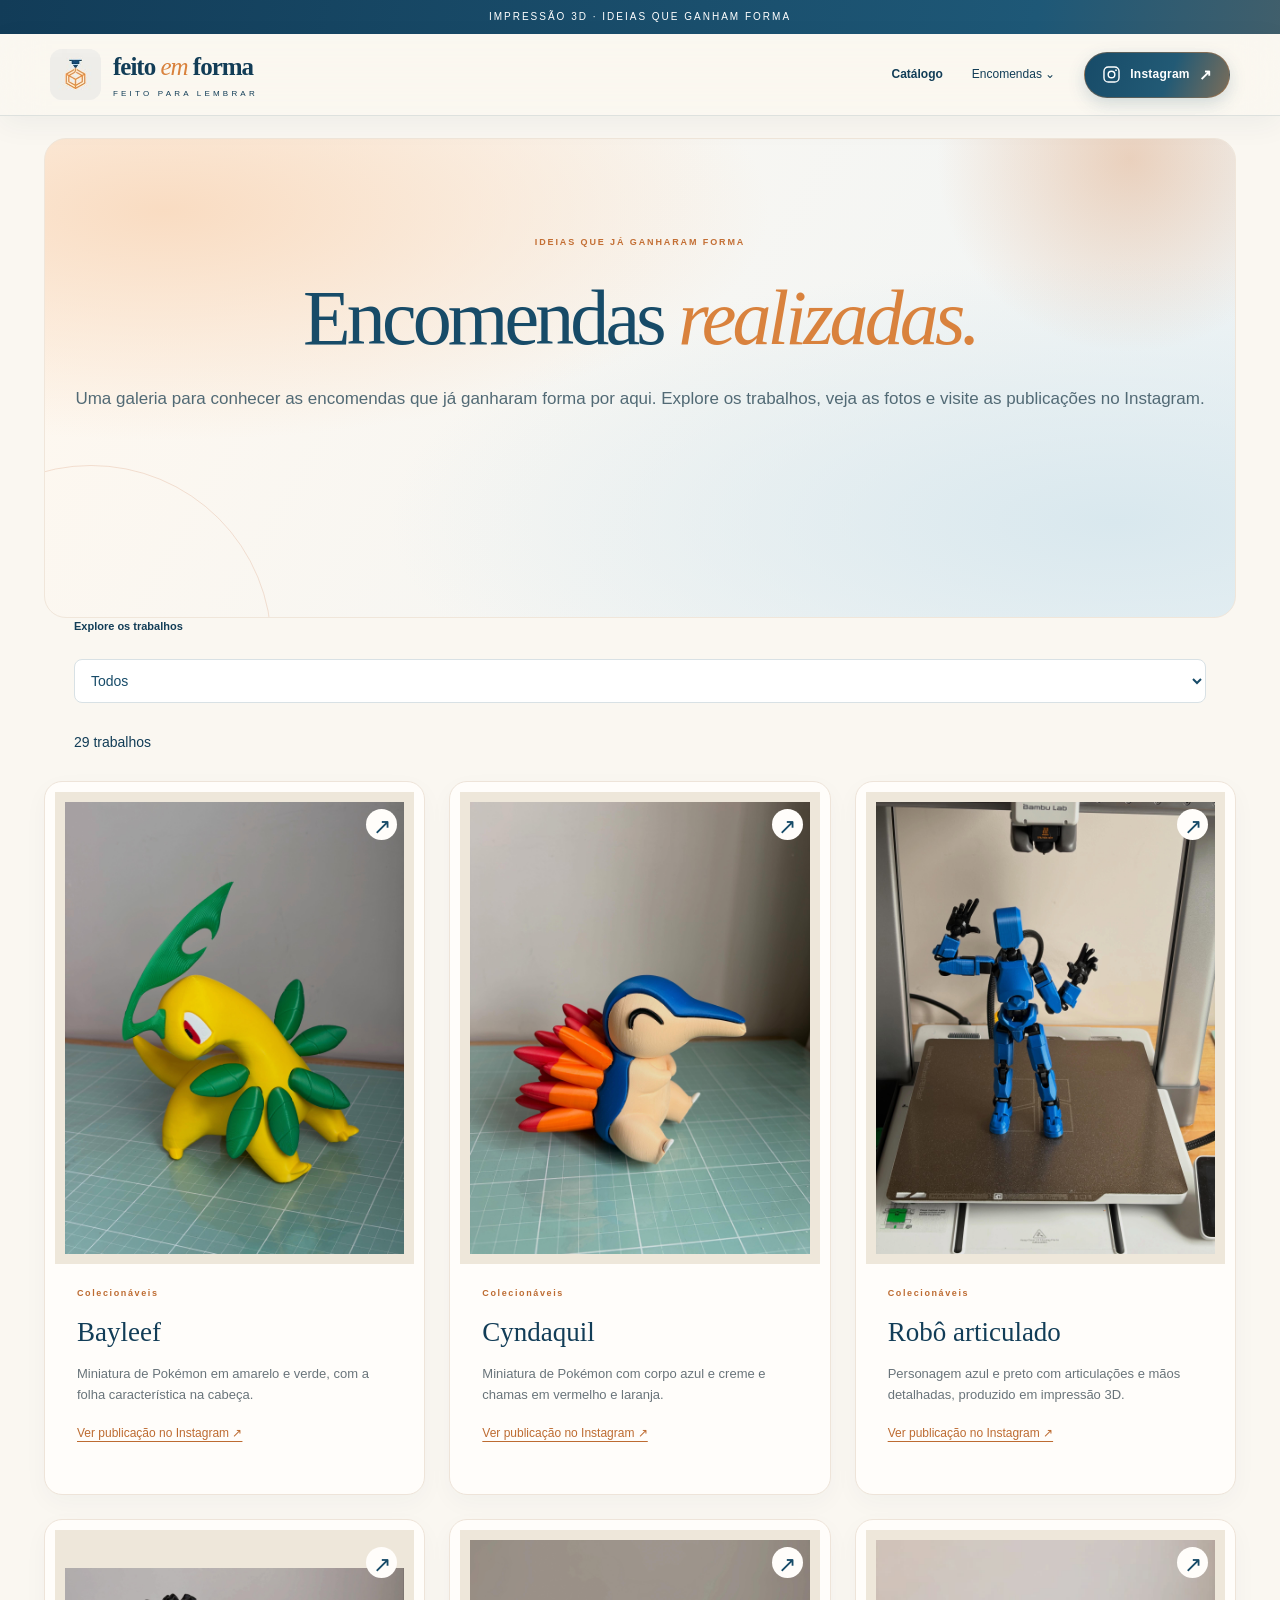
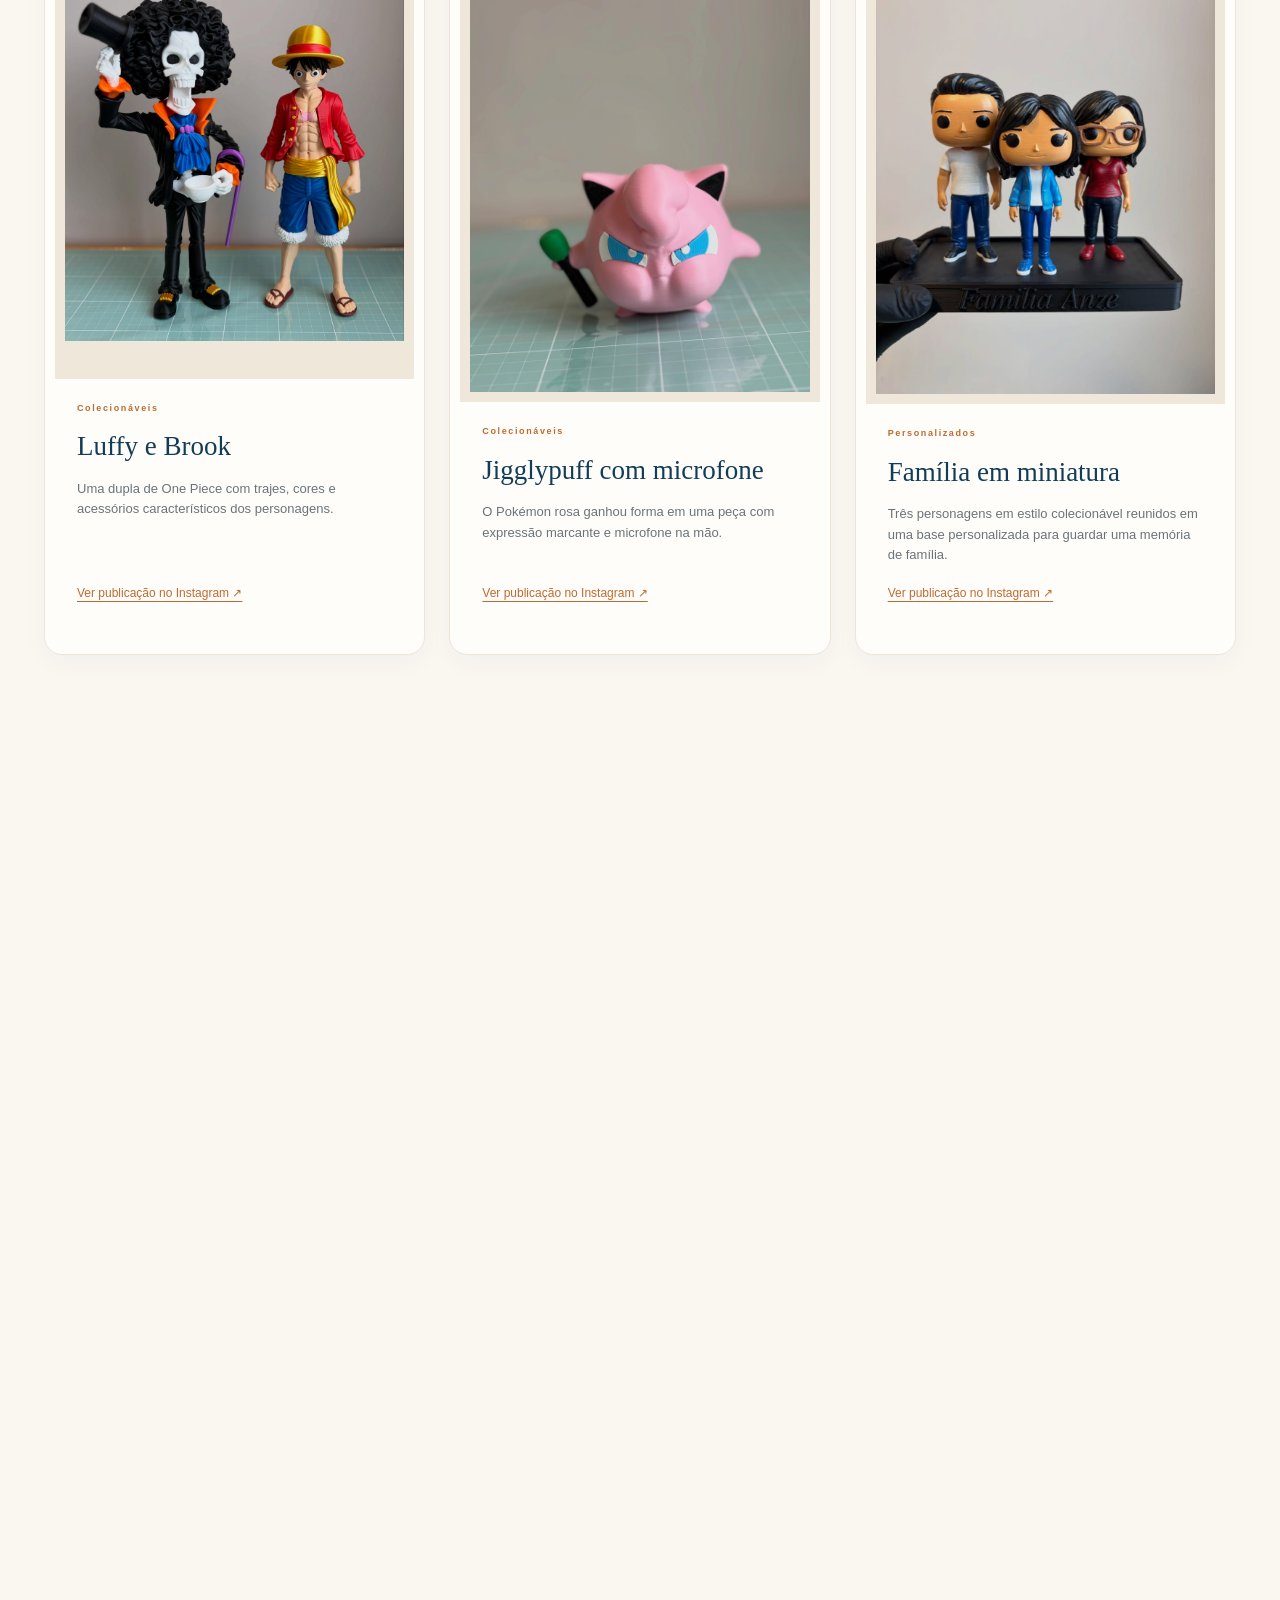
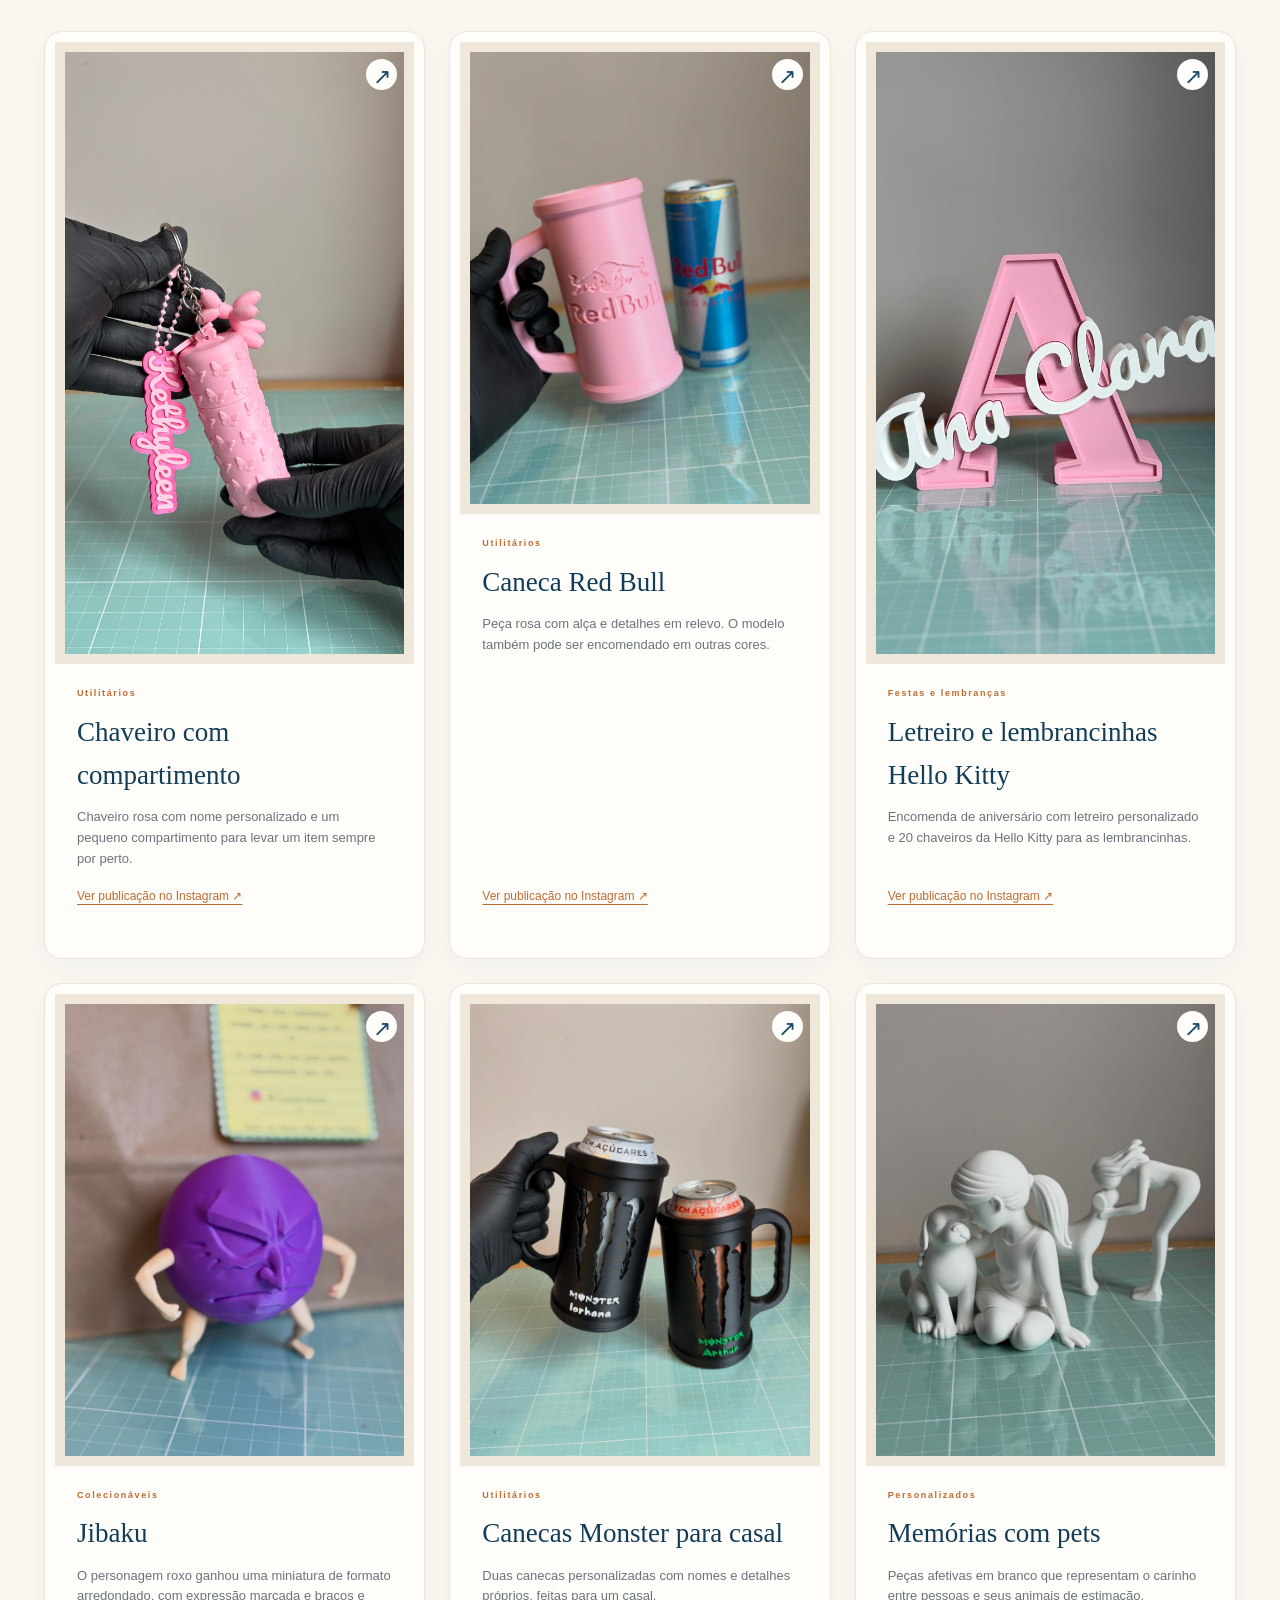
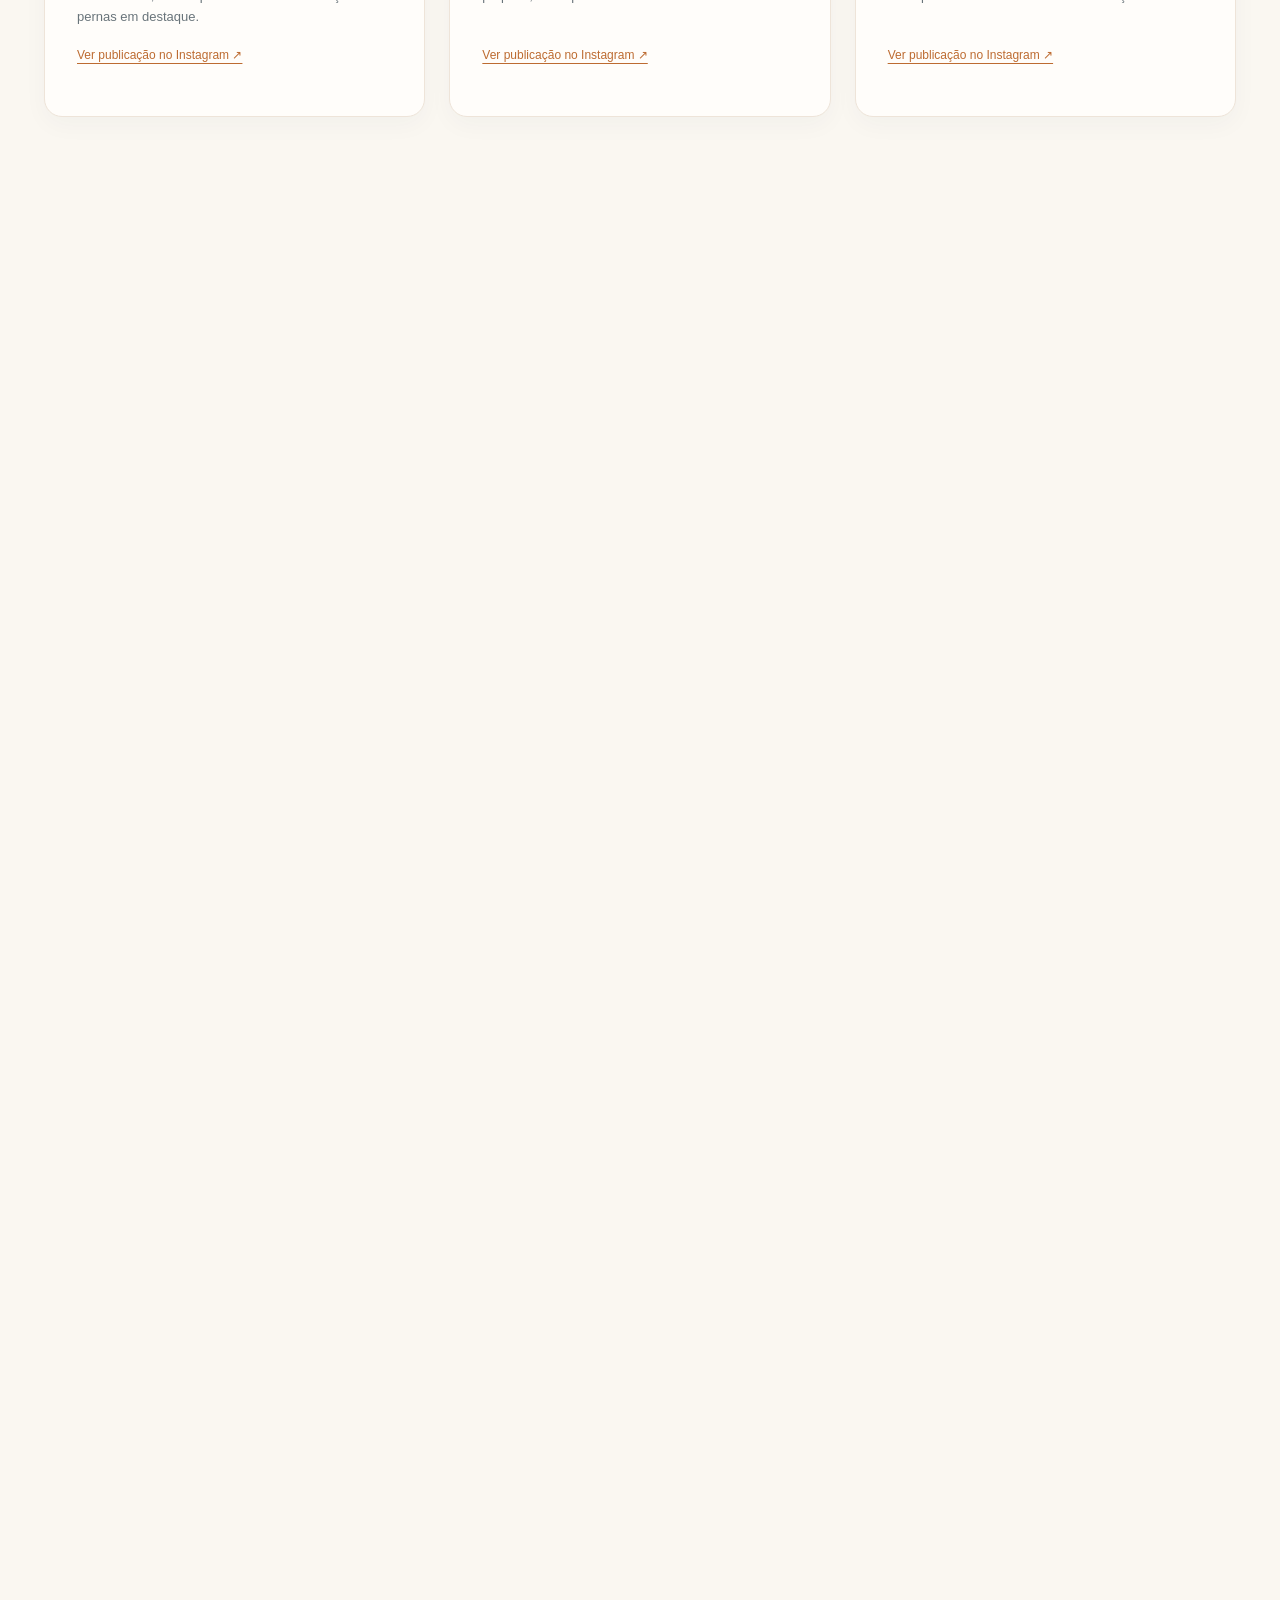
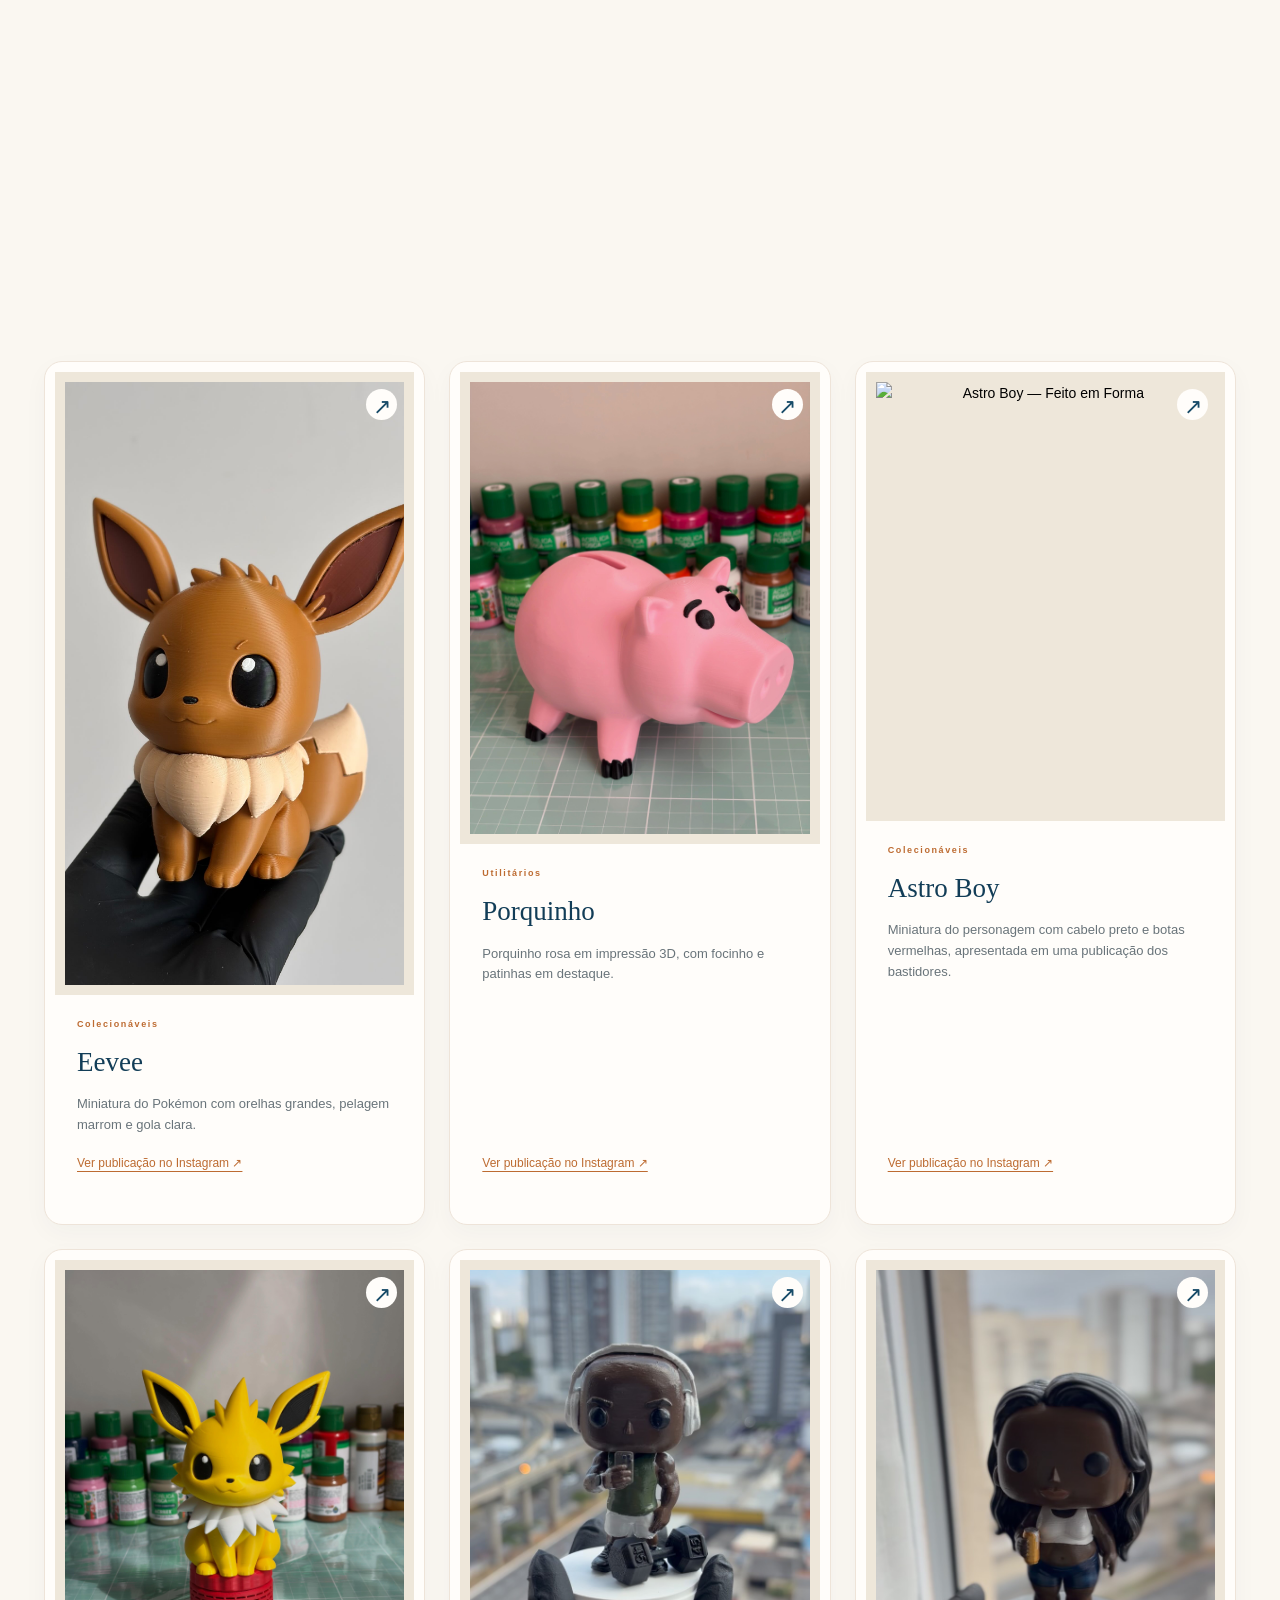
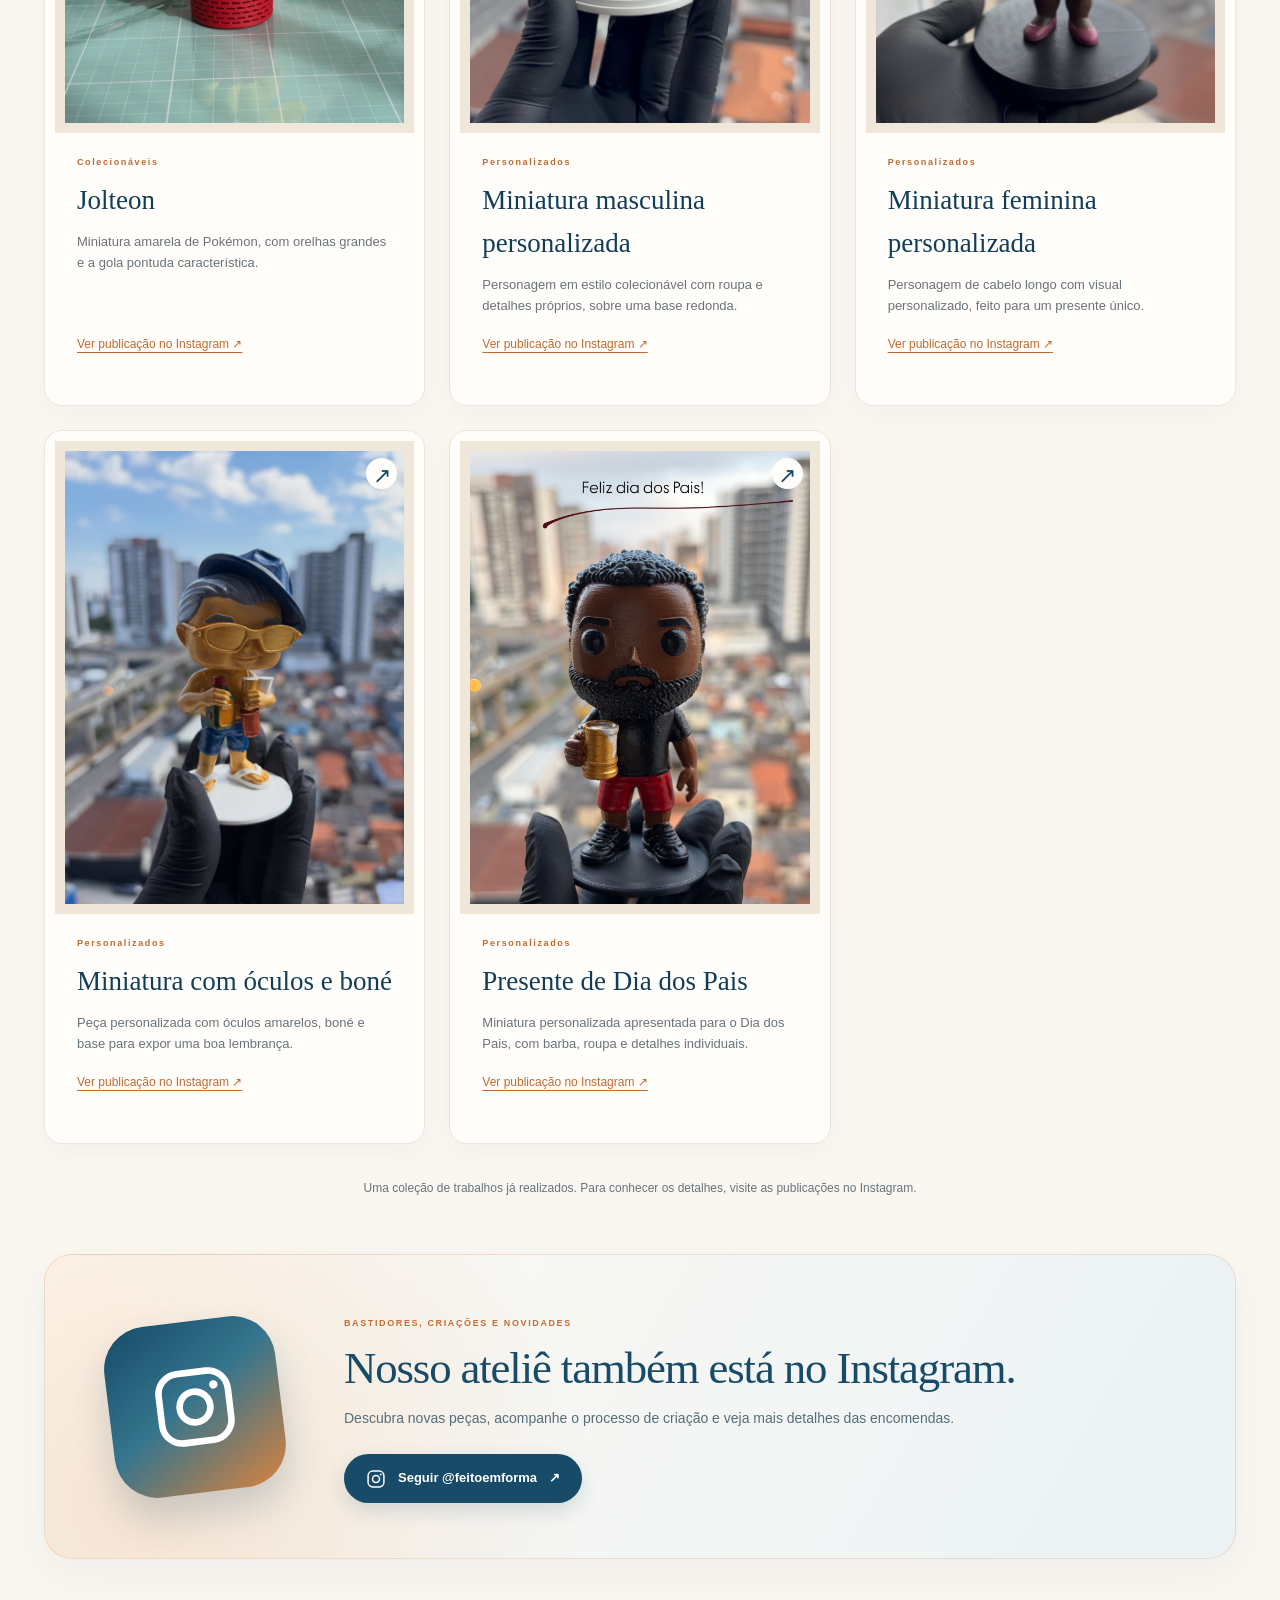
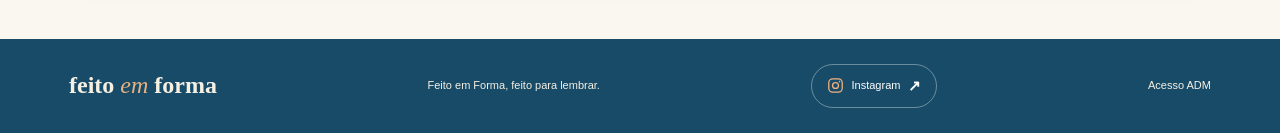
==== commit 19dc1b36: "Add files via upload" ====
--- a/encomendas.html
+++ b/encomendas.html
@@ -1 +1,3 @@
-<!doctype html><html lang="pt-BR"><head><meta charset="utf-8"><meta name="viewport" content="width=device-width,initial-scale=1"><meta name="theme-color" content="#153e50"><meta name="description" content="Conheça trabalhos da Feito em Forma publicados no Instagram: miniaturas, personagens, famílias e pets personalizados."><title>Encomendas realizadas | Feito em Forma</title><link rel="icon" href="logo.jpg"><link rel="stylesheet" href="style.css"></head><body><div class="topline">IMPRESSÃO 3D · IDEIAS QUE GANHAM FORMA</div><header><a class="brand" href="index.html" aria-label="Feito em Forma, início"><img src="logo.jpg" alt="Símbolo da Feito em Forma"><span>feito <i>em</i> forma<small>FEITO PARA LEMBRAR</small></span></a><nav aria-label="Menu principal"><a href="index.html#catalogo">Catálogo</a><details class="order-menu"><summary>Encomendas <span aria-hidden="true">⌄</span></summary><div class="order-submenu"><a href="encomendas.html">Encomendas realizadas</a><a href="index.html#como-pedir">Solicitar uma peça</a></div></details><a class="instagram" href="https://www.instagram.com/feitoemforma/" target="_blank" rel="noopener noreferrer">Instagram ↗</a></nav></header><main><section class="intro portfolio-intro"><span class="eyebrow">IDEIAS QUE JÁ GANHARAM FORMA</span><h1>Encomendas <em>realizadas.</em></h1><p>Conheça as impressões e os personalizados da Feito em Forma publicados no nosso Instagram.<br>Personagens, memórias e detalhes transformados em peças únicas.</p><a class="source-link" href="index.html#como-pedir">Conte sua ideia para a gente →</a></section><section class="gallery-controls" aria-label="Filtrar trabalhos"><label for="gallery-filter">Explore os trabalhos</label><select id="gallery-filter"><option value="">Todos</option><option>Colecionáveis</option><option>Personalizados</option><option>Utilitários</option><option>Festas e lembranças</option></select><span id="gallery-count" role="status">29 trabalhos</span><a class="source-link" href="index.html#catalogo">Ver coleção de Natal →</a></section><section class="portfolio-grid" aria-label="Galeria de trabalhos"><article class="portfolio-card" data-category="Colecionáveis"><button class="portfolio-photo" data-photo="trabalho-01.jpg" data-title="Bayleef" aria-label="Ampliar foto: Bayleef"><img src="trabalho-01.jpg" alt="Bayleef — Feito em Forma" loading="lazy"><span aria-hidden="true">↗</span></button><div class="portfolio-info"><span class="eyebrow">Colecionáveis</span><h2>Bayleef</h2><p>Miniatura de Pokémon em amarelo e verde, com a folha característica na cabeça.</p><a class="source-link" href="https://www.instagram.com/feitoemforma/p/Dec3JIWEV_P/" target="_blank" rel="noopener noreferrer">Ver publicação no Instagram ↗</a><a class="primary" href="https://wa.me/5511958107686?text=Ol%C3%A1%2C%20Feito%20em%20Forma%21%20Vi%20%E2%80%9CBayleef%E2%80%9D%20na%20galeria%20e%20gostaria%20de%20encomendar%20uma%20pe%C3%A7a%20personalizada%20inspirada%20nesse%20trabalho.">Quero uma peça personalizada ↗</a></div></article><article class="portfolio-card" data-category="Colecionáveis"><button class="portfolio-photo" data-photo="trabalho-02.jpg" data-title="Cyndaquil" aria-label="Ampliar foto: Cyndaquil"><img src="trabalho-02.jpg" alt="Cyndaquil — Feito em Forma" loading="lazy"><span aria-hidden="true">↗</span></button><div class="portfolio-info"><span class="eyebrow">Colecionáveis</span><h2>Cyndaquil</h2><p>Miniatura de Pokémon com corpo azul e creme e chamas em vermelho e laranja.</p><a class="source-link" href="https://www.instagram.com/feitoemforma/p/Dec3JIWEV_P/" target="_blank" rel="noopener noreferrer">Ver publicação no Instagram ↗</a><a class="primary" href="https://wa.me/5511958107686?text=Ol%C3%A1%2C%20Feito%20em%20Forma%21%20Vi%20%E2%80%9CCyndaquil%E2%80%9D%20na%20galeria%20e%20gostaria%20de%20encomendar%20uma%20pe%C3%A7a%20personalizada%20inspirada%20nesse%20trabalho.">Quero uma peça personalizada ↗</a></div></article><article class="portfolio-card" data-category="Colecionáveis"><button class="portfolio-photo" data-photo="trabalho-03.jpg" data-title="Robô articulado" aria-label="Ampliar foto: Robô articulado"><img src="trabalho-03.jpg" alt="Robô articulado — Feito em Forma" loading="lazy"><span aria-hidden="true">↗</span></button><div class="portfolio-info"><span class="eyebrow">Colecionáveis</span><h2>Robô articulado</h2><p>Personagem azul e preto com articulações e mãos detalhadas, produzido em impressão 3D.</p><a class="source-link" href="https://www.instagram.com/feitoemforma/p/DeaKDORAcCs/" target="_blank" rel="noopener noreferrer">Ver publicação no Instagram ↗</a><a class="primary" href="https://wa.me/5511958107686?text=Ol%C3%A1%2C%20Feito%20em%20Forma%21%20Vi%20%E2%80%9CRob%C3%B4%20articulado%E2%80%9D%20na%20galeria%20e%20gostaria%20de%20encomendar%20uma%20pe%C3%A7a%20personalizada%20inspirada%20nesse%20trabalho.">Quero uma peça personalizada ↗</a></div></article><article class="portfolio-card" data-category="Colecionáveis"><button class="portfolio-photo" data-photo="trabalho-04.jpg" data-title="Luffy e Brook" aria-label="Ampliar foto: Luffy e Brook"><img src="trabalho-04.jpg" alt="Luffy e Brook — Feito em Forma" loading="lazy"><span aria-hidden="true">↗</span></button><div class="portfolio-info"><span class="eyebrow">Colecionáveis</span><h2>Luffy e Brook</h2><p>Uma dupla de One Piece com trajes, cores e acessórios característicos dos personagens.</p><a class="source-link" href="https://www.instagram.com/feitoemforma/p/DeSf1Z9gS2s/" target="_blank" rel="noopener noreferrer">Ver publicação no Instagram ↗</a><a class="primary" href="https://wa.me/5511958107686?text=Ol%C3%A1%2C%20Feito%20em%20Forma%21%20Vi%20%E2%80%9CLuffy%20e%20Brook%E2%80%9D%20na%20galeria%20e%20gostaria%20de%20encomendar%20uma%20pe%C3%A7a%20personalizada%20inspirada%20nesse%20trabalho.">Quero uma peça personalizada ↗</a></div></article><article class="portfolio-card" data-category="Colecionáveis"><button class="portfolio-photo" data-photo="trabalho-05.jpg" data-title="Jigglypuff com microfone" aria-label="Ampliar foto: Jigglypuff com microfone"><img src="trabalho-05.jpg" alt="Jigglypuff com microfone — Feito em Forma" loading="lazy"><span aria-hidden="true">↗</span></button><div class="portfolio-info"><span class="eyebrow">Colecionáveis</span><h2>Jigglypuff com microfone</h2><p>O Pokémon rosa ganhou forma em uma peça com expressão marcante e microfone na mão.</p><a class="source-link" href="https://www.instagram.com/feitoemforma/p/Dd4uqSFAcqw/" target="_blank" rel="noopener noreferrer">Ver publicação no Instagram ↗</a><a class="primary" href="https://wa.me/5511958107686?text=Ol%C3%A1%2C%20Feito%20em%20Forma%21%20Vi%20%E2%80%9CJigglypuff%20com%20microfone%E2%80%9D%20na%20galeria%20e%20gostaria%20de%20encomendar%20uma%20pe%C3%A7a%20personalizada%20inspirada%20nesse%20trabalho.">Quero uma peça personalizada ↗</a></div></article><article class="portfolio-card" data-category="Personalizados"><button class="portfolio-photo" data-photo="trabalho-06.jpg" data-title="Família em miniatura" aria-label="Ampliar foto: Família em miniatura"><img src="trabalho-06.jpg" alt="Família em miniatura — Feito em Forma" loading="lazy"><span aria-hidden="true">↗</span></button><div class="portfolio-info"><span class="eyebrow">Personalizados</span><h2>Família em miniatura</h2><p>Três personagens em estilo colecionável reunidos em uma base personalizada para guardar uma memória de família.</p><a class="source-link" href="https://www.instagram.com/feitoemforma/p/DduZuBrB9a0/" target="_blank" rel="noopener noreferrer">Ver publicação no Instagram ↗</a><a class="primary" href="https://wa.me/5511958107686?text=Ol%C3%A1%2C%20Feito%20em%20Forma%21%20Vi%20%E2%80%9CFam%C3%ADlia%20em%20miniatura%E2%80%9D%20na%20galeria%20e%20gostaria%20de%20encomendar%20uma%20pe%C3%A7a%20personalizada%20inspirada%20nesse%20trabalho.">Quero uma peça personalizada ↗</a></div></article><article class="portfolio-card" data-category="Festas e lembranças"><button class="portfolio-photo" data-photo="trabalho-07.jpg" data-title="Lembranças de Primeira Comunhão" aria-label="Ampliar foto: Lembranças de Primeira Comunhão"><img src="trabalho-07.jpg" alt="Lembranças de Primeira Comunhão — Feito em Forma" loading="lazy"><span aria-hidden="true">↗</span></button><div class="portfolio-info"><span class="eyebrow">Festas e lembranças</span><h2>Lembranças de Primeira Comunhão</h2><p>Encomenda personalizada para celebrar a Primeira Comunhão e guardar uma recordação desse momento.</p><a class="source-link" href="https://www.instagram.com/feitoemforma/reel/Ddgyd9Lu-Zq/" target="_blank" rel="noopener noreferrer">Ver publicação no Instagram ↗</a><a class="primary" href="https://wa.me/5511958107686?text=Ol%C3%A1%2C%20Feito%20em%20Forma%21%20Vi%20%E2%80%9CLembran%C3%A7as%20de%20Primeira%20Comunh%C3%A3o%E2%80%9D%20na%20galeria%20e%20gostaria%20de%20encomendar%20uma%20pe%C3%A7a%20personalizada%20inspirada%20nesse%20trabalho.">Quero uma peça personalizada ↗</a></div></article><article class="portfolio-card" data-category="Personalizados"><button class="portfolio-photo" data-photo="trabalho-08.jpg" data-title="Pet personalizado" aria-label="Ampliar foto: Pet personalizado"><img src="trabalho-08.jpg" alt="Pet personalizado — Feito em Forma" loading="lazy"><span aria-hidden="true">↗</span></button><div class="portfolio-info"><span class="eyebrow">Personalizados</span><h2>Pet personalizado</h2><p>Miniatura de um buldogue francês, feita como uma lembrança afetiva de um companheiro especial.</p><a class="source-link" href="https://www.instagram.com/feitoemforma/p/DdPABpdkUyy/" target="_blank" rel="noopener noreferrer">Ver publicação no Instagram ↗</a><a class="primary" href="https://wa.me/5511958107686?text=Ol%C3%A1%2C%20Feito%20em%20Forma%21%20Vi%20%E2%80%9CPet%20personalizado%E2%80%9D%20na%20galeria%20e%20gostaria%20de%20encomendar%20uma%20pe%C3%A7a%20personalizada%20inspirada%20nesse%20trabalho.">Quero uma peça personalizada ↗</a></div></article><article class="portfolio-card" data-category="Colecionáveis"><button class="portfolio-photo" data-photo="trabalho-09.jpg" data-title="Bills" aria-label="Ampliar foto: Bills"><img src="trabalho-09.jpg" alt="Bills — Feito em Forma" loading="lazy"><span aria-hidden="true">↗</span></button><div class="portfolio-info"><span class="eyebrow">Colecionáveis</span><h2>Bills</h2><p>O personagem de Dragon Ball em uma miniatura colorida, com traje azul e detalhes dourados.</p><a class="source-link" href="https://www.instagram.com/feitoemforma/reel/DdFbNDmuq-o/" target="_blank" rel="noopener noreferrer">Ver publicação no Instagram ↗</a><a class="primary" href="https://wa.me/5511958107686?text=Ol%C3%A1%2C%20Feito%20em%20Forma%21%20Vi%20%E2%80%9CBills%E2%80%9D%20na%20galeria%20e%20gostaria%20de%20encomendar%20uma%20pe%C3%A7a%20personalizada%20inspirada%20nesse%20trabalho.">Quero uma peça personalizada ↗</a></div></article><article class="portfolio-card" data-category="Utilitários"><button class="portfolio-photo" data-photo="trabalho-10.jpg" data-title="Chaveiro com compartimento" aria-label="Ampliar foto: Chaveiro com compartimento"><img src="trabalho-10.jpg" alt="Chaveiro com compartimento — Feito em Forma" loading="lazy"><span aria-hidden="true">↗</span></button><div class="portfolio-info"><span class="eyebrow">Utilitários</span><h2>Chaveiro com compartimento</h2><p>Chaveiro rosa com nome personalizado e um pequeno compartimento para levar um item sempre por perto.</p><a class="source-link" href="https://www.instagram.com/feitoemforma/reel/DdAA7SRBFTn/" target="_blank" rel="noopener noreferrer">Ver publicação no Instagram ↗</a><a class="primary" href="https://wa.me/5511958107686?text=Ol%C3%A1%2C%20Feito%20em%20Forma%21%20Vi%20%E2%80%9CChaveiro%20com%20compartimento%E2%80%9D%20na%20galeria%20e%20gostaria%20de%20encomendar%20uma%20pe%C3%A7a%20personalizada%20inspirada%20nesse%20trabalho.">Quero uma peça personalizada ↗</a></div></article><article class="portfolio-card" data-category="Utilitários"><button class="portfolio-photo" data-photo="trabalho-11.jpg" data-title="Caneca Red Bull" aria-label="Ampliar foto: Caneca Red Bull"><img src="trabalho-11.jpg" alt="Caneca Red Bull — Feito em Forma" loading="lazy"><span aria-hidden="true">↗</span></button><div class="portfolio-info"><span class="eyebrow">Utilitários</span><h2>Caneca Red Bull</h2><p>Peça rosa com alça e detalhes em relevo. O modelo também pode ser encomendado em outras cores.</p><a class="source-link" href="https://www.instagram.com/feitoemforma/p/Dc_Y0ySkTgC/" target="_blank" rel="noopener noreferrer">Ver publicação no Instagram ↗</a><a class="primary" href="https://wa.me/5511958107686?text=Ol%C3%A1%2C%20Feito%20em%20Forma%21%20Vi%20%E2%80%9CCaneca%20Red%20Bull%E2%80%9D%20na%20galeria%20e%20gostaria%20de%20encomendar%20uma%20pe%C3%A7a%20personalizada%20inspirada%20nesse%20trabalho.">Quero uma peça personalizada ↗</a></div></article><article class="portfolio-card" data-category="Festas e lembranças"><button class="portfolio-photo" data-photo="trabalho-12.jpg" data-title="Letreiro e lembrancinhas Hello Kitty" aria-label="Ampliar foto: Letreiro e lembrancinhas Hello Kitty"><img src="trabalho-12.jpg" alt="Letreiro e lembrancinhas Hello Kitty — Feito em Forma" loading="lazy"><span aria-hidden="true">↗</span></button><div class="portfolio-info"><span class="eyebrow">Festas e lembranças</span><h2>Letreiro e lembrancinhas Hello Kitty</h2><p>Encomenda de aniversário com letreiro personalizado e 20 chaveiros da Hello Kitty para as lembrancinhas.</p><a class="source-link" href="https://www.instagram.com/feitoemforma/reel/DczJ_VSBGOk/" target="_blank" rel="noopener noreferrer">Ver publicação no Instagram ↗</a><a class="primary" href="https://wa.me/5511958107686?text=Ol%C3%A1%2C%20Feito%20em%20Forma%21%20Vi%20%E2%80%9CLetreiro%20e%20lembrancinhas%20Hello%20Kitty%E2%80%9D%20na%20galeria%20e%20gostaria%20de%20encomendar%20uma%20pe%C3%A7a%20personalizada%20inspirada%20nesse%20trabalho.">Quero uma peça personalizada ↗</a></div></article><article class="portfolio-card" data-category="Colecionáveis"><button class="portfolio-photo" data-photo="trabalho-13.jpg" data-title="Jibaku" aria-label="Ampliar foto: Jibaku"><img src="trabalho-13.jpg" alt="Jibaku — Feito em Forma" loading="lazy"><span aria-hidden="true">↗</span></button><div class="portfolio-info"><span class="eyebrow">Colecionáveis</span><h2>Jibaku</h2><p>O personagem roxo ganhou uma miniatura de formato arredondado, com expressão marcada e braços e pernas em destaque.</p><a class="source-link" href="https://www.instagram.com/feitoemforma/p/Dc8_-x1EWsK/" target="_blank" rel="noopener noreferrer">Ver publicação no Instagram ↗</a><a class="primary" href="https://wa.me/5511958107686?text=Ol%C3%A1%2C%20Feito%20em%20Forma%21%20Vi%20%E2%80%9CJibaku%E2%80%9D%20na%20galeria%20e%20gostaria%20de%20encomendar%20uma%20pe%C3%A7a%20personalizada%20inspirada%20nesse%20trabalho.">Quero uma peça personalizada ↗</a></div></article><article class="portfolio-card" data-category="Utilitários"><button class="portfolio-photo" data-photo="trabalho-14.jpg" data-title="Canecas Monster para casal" aria-label="Ampliar foto: Canecas Monster para casal"><img src="trabalho-14.jpg" alt="Canecas Monster para casal — Feito em Forma" loading="lazy"><span aria-hidden="true">↗</span></button><div class="portfolio-info"><span class="eyebrow">Utilitários</span><h2>Canecas Monster para casal</h2><p>Duas canecas personalizadas com nomes e detalhes próprios, feitas para um casal.</p><a class="source-link" href="https://www.instagram.com/feitoemforma/p/Dc8yVxBEXI1/" target="_blank" rel="noopener noreferrer">Ver publicação no Instagram ↗</a><a class="primary" href="https://wa.me/5511958107686?text=Ol%C3%A1%2C%20Feito%20em%20Forma%21%20Vi%20%E2%80%9CCanecas%20Monster%20para%20casal%E2%80%9D%20na%20galeria%20e%20gostaria%20de%20encomendar%20uma%20pe%C3%A7a%20personalizada%20inspirada%20nesse%20trabalho.">Quero uma peça personalizada ↗</a></div></article><article class="portfolio-card" data-category="Personalizados"><button class="portfolio-photo" data-photo="trabalho-15.jpg" data-title="Memórias com pets" aria-label="Ampliar foto: Memórias com pets"><img src="trabalho-15.jpg" alt="Memórias com pets — Feito em Forma" loading="lazy"><span aria-hidden="true">↗</span></button><div class="portfolio-info"><span class="eyebrow">Personalizados</span><h2>Memórias com pets</h2><p>Peças afetivas em branco que representam o carinho entre pessoas e seus animais de estimação.</p><a class="source-link" href="https://www.instagram.com/feitoemforma/p/Dcwm91Agc5y/" target="_blank" rel="noopener noreferrer">Ver publicação no Instagram ↗</a><a class="primary" href="https://wa.me/5511958107686?text=Ol%C3%A1%2C%20Feito%20em%20Forma%21%20Vi%20%E2%80%9CMem%C3%B3rias%20com%20pets%E2%80%9D%20na%20galeria%20e%20gostaria%20de%20encomendar%20uma%20pe%C3%A7a%20personalizada%20inspirada%20nesse%20trabalho.">Quero uma peça personalizada ↗</a></div></article><article class="portfolio-card" data-category="Colecionáveis"><button class="portfolio-photo" data-photo="trabalho-16.jpg" data-title="Gengar" aria-label="Ampliar foto: Gengar"><img src="trabalho-16.jpg" alt="Gengar — Feito em Forma" loading="lazy"><span aria-hidden="true">↗</span></button><div class="portfolio-info"><span class="eyebrow">Colecionáveis</span><h2>Gengar</h2><p>Miniatura roxa de Gengar, com olhos vermelhos e o sorriso característico do Pokémon.</p><a class="source-link" href="https://www.instagram.com/feitoemforma/reel/Dcv5_QquFH9/" target="_blank" rel="noopener noreferrer">Ver publicação no Instagram ↗</a><a class="primary" href="https://wa.me/5511958107686?text=Ol%C3%A1%2C%20Feito%20em%20Forma%21%20Vi%20%E2%80%9CGengar%E2%80%9D%20na%20galeria%20e%20gostaria%20de%20encomendar%20uma%20pe%C3%A7a%20personalizada%20inspirada%20nesse%20trabalho.">Quero uma peça personalizada ↗</a></div></article><article class="portfolio-card" data-category="Colecionáveis"><button class="portfolio-photo" data-photo="trabalho-17.jpg" data-title="Homem-Aranha" aria-label="Ampliar foto: Homem-Aranha"><img src="trabalho-17.jpg" alt="Homem-Aranha — Feito em Forma" loading="lazy"><span aria-hidden="true">↗</span></button><div class="portfolio-info"><span class="eyebrow">Colecionáveis</span><h2>Homem-Aranha</h2><p>O herói em uma pose de ação, com uniforme vermelho e azul, produzido em impressão 3D.</p><a class="source-link" href="https://www.instagram.com/feitoemforma/p/DcoQvB3uXtE/" target="_blank" rel="noopener noreferrer">Ver publicação no Instagram ↗</a><a class="primary" href="https://wa.me/5511958107686?text=Ol%C3%A1%2C%20Feito%20em%20Forma%21%20Vi%20%E2%80%9CHomem-Aranha%E2%80%9D%20na%20galeria%20e%20gostaria%20de%20encomendar%20uma%20pe%C3%A7a%20personalizada%20inspirada%20nesse%20trabalho.">Quero uma peça personalizada ↗</a></div></article><article class="portfolio-card" data-category="Utilitários"><button class="portfolio-photo" data-photo="trabalho-18.jpg" data-title="Copo Monster personalizado" aria-label="Ampliar foto: Copo Monster personalizado"><img src="trabalho-18.jpg" alt="Copo Monster personalizado — Feito em Forma" loading="lazy"><span aria-hidden="true">↗</span></button><div class="portfolio-info"><span class="eyebrow">Utilitários</span><h2>Copo Monster personalizado</h2><p>Copo com alça, tampa e detalhes personalizados, apresentado em uma versão rosa.</p><a class="source-link" href="https://www.instagram.com/feitoemforma/p/Dcl6wtJEfMF/" target="_blank" rel="noopener noreferrer">Ver publicação no Instagram ↗</a><a class="primary" href="https://wa.me/5511958107686?text=Ol%C3%A1%2C%20Feito%20em%20Forma%21%20Vi%20%E2%80%9CCopo%20Monster%20personalizado%E2%80%9D%20na%20galeria%20e%20gostaria%20de%20encomendar%20uma%20pe%C3%A7a%20personalizada%20inspirada%20nesse%20trabalho.">Quero uma peça personalizada ↗</a></div></article><article class="portfolio-card" data-category="Festas e lembranças"><button class="portfolio-photo" data-photo="trabalho-19.jpg" data-title="Nomes para lembrancinhas" aria-label="Ampliar foto: Nomes para lembrancinhas"><img src="trabalho-19.jpg" alt="Nomes para lembrancinhas — Feito em Forma" loading="lazy"><span aria-hidden="true">↗</span></button><div class="portfolio-info"><span class="eyebrow">Festas e lembranças</span><h2>Nomes para lembrancinhas</h2><p>Nomes em impressão 3D para personalizar copos, lembrancinhas e os detalhes de cada festa.</p><a class="source-link" href="https://www.instagram.com/feitoemforma/p/DcYz6B_EaBc/" target="_blank" rel="noopener noreferrer">Ver publicação no Instagram ↗</a><a class="primary" href="https://wa.me/5511958107686?text=Ol%C3%A1%2C%20Feito%20em%20Forma%21%20Vi%20%E2%80%9CNomes%20para%20lembrancinhas%E2%80%9D%20na%20galeria%20e%20gostaria%20de%20encomendar%20uma%20pe%C3%A7a%20personalizada%20inspirada%20nesse%20trabalho.">Quero uma peça personalizada ↗</a></div></article><article class="portfolio-card" data-category="Colecionáveis"><button class="portfolio-photo" data-photo="trabalho-20.jpg" data-title="Donkey Kong" aria-label="Ampliar foto: Donkey Kong"><img src="trabalho-20.jpg" alt="Donkey Kong — Feito em Forma" loading="lazy"><span aria-hidden="true">↗</span></button><div class="portfolio-info"><span class="eyebrow">Colecionáveis</span><h2>Donkey Kong</h2><p>Miniatura do personagem com gravata e uma banana na mão, cheia de detalhes para a coleção.</p><a class="source-link" href="https://www.instagram.com/feitoemforma/reel/DcWMvEwRFJF/" target="_blank" rel="noopener noreferrer">Ver publicação no Instagram ↗</a><a class="primary" href="https://wa.me/5511958107686?text=Ol%C3%A1%2C%20Feito%20em%20Forma%21%20Vi%20%E2%80%9CDonkey%20Kong%E2%80%9D%20na%20galeria%20e%20gostaria%20de%20encomendar%20uma%20pe%C3%A7a%20personalizada%20inspirada%20nesse%20trabalho.">Quero uma peça personalizada ↗</a></div></article><article class="portfolio-card" data-category="Festas e lembranças"><button class="portfolio-photo" data-photo="trabalho-21.jpg" data-title="Peças para decoração de festa" aria-label="Ampliar foto: Peças para decoração de festa"><img src="trabalho-21.jpg" alt="Peças para decoração de festa — Feito em Forma" loading="lazy"><span aria-hidden="true">↗</span></button><div class="portfolio-info"><span class="eyebrow">Festas e lembranças</span><h2>Peças para decoração de festa</h2><p>Duas peças decorativas em branco, produzidas para uma decoração de aniversário.</p><a class="source-link" href="https://www.instagram.com/feitoemforma/reel/DcPNiGTxqEX/" target="_blank" rel="noopener noreferrer">Ver publicação no Instagram ↗</a><a class="primary" href="https://wa.me/5511958107686?text=Ol%C3%A1%2C%20Feito%20em%20Forma%21%20Vi%20%E2%80%9CPe%C3%A7as%20para%20decora%C3%A7%C3%A3o%20de%20festa%E2%80%9D%20na%20galeria%20e%20gostaria%20de%20encomendar%20uma%20pe%C3%A7a%20personalizada%20inspirada%20nesse%20trabalho.">Quero uma peça personalizada ↗</a></div></article><article class="portfolio-card" data-category="Colecionáveis"><button class="portfolio-photo" data-photo="trabalho-22.jpg" data-title="Eevee" aria-label="Ampliar foto: Eevee"><img src="trabalho-22.jpg" alt="Eevee — Feito em Forma" loading="lazy"><span aria-hidden="true">↗</span></button><div class="portfolio-info"><span class="eyebrow">Colecionáveis</span><h2>Eevee</h2><p>Miniatura do Pokémon com orelhas grandes, pelagem marrom e gola clara.</p><a class="source-link" href="https://www.instagram.com/feitoemforma/reel/DcMudyCucHc/" target="_blank" rel="noopener noreferrer">Ver publicação no Instagram ↗</a><a class="primary" href="https://wa.me/5511958107686?text=Ol%C3%A1%2C%20Feito%20em%20Forma%21%20Vi%20%E2%80%9CEevee%E2%80%9D%20na%20galeria%20e%20gostaria%20de%20encomendar%20uma%20pe%C3%A7a%20personalizada%20inspirada%20nesse%20trabalho.">Quero uma peça personalizada ↗</a></div></article><article class="portfolio-card" data-category="Utilitários"><button class="portfolio-photo" data-photo="trabalho-23.jpg" data-title="Porquinho" aria-label="Ampliar foto: Porquinho"><img src="trabalho-23.jpg" alt="Porquinho — Feito em Forma" loading="lazy"><span aria-hidden="true">↗</span></button><div class="portfolio-info"><span class="eyebrow">Utilitários</span><h2>Porquinho</h2><p>Porquinho rosa em impressão 3D, com focinho e patinhas em destaque.</p><a class="source-link" href="https://www.instagram.com/feitoemforma/p/DcJ9v_7gSnC/" target="_blank" rel="noopener noreferrer">Ver publicação no Instagram ↗</a><a class="primary" href="https://wa.me/5511958107686?text=Ol%C3%A1%2C%20Feito%20em%20Forma%21%20Vi%20%E2%80%9CPorquinho%E2%80%9D%20na%20galeria%20e%20gostaria%20de%20encomendar%20uma%20pe%C3%A7a%20personalizada%20inspirada%20nesse%20trabalho.">Quero uma peça personalizada ↗</a></div></article><article class="portfolio-card" data-category="Colecionáveis"><button class="portfolio-photo" data-photo="trabalho-24.jpg" data-title="Astro Boy" aria-label="Ampliar foto: Astro Boy"><img src="trabalho-24.jpg" alt="Astro Boy — Feito em Forma" loading="lazy"><span aria-hidden="true">↗</span></button><div class="portfolio-info"><span class="eyebrow">Colecionáveis</span><h2>Astro Boy</h2><p>Miniatura do personagem com cabelo preto e botas vermelhas, apresentada em uma publicação dos bastidores.</p><a class="source-link" href="https://www.instagram.com/feitoemforma/reel/Db_k1V6Bx-n/" target="_blank" rel="noopener noreferrer">Ver publicação no Instagram ↗</a><a class="primary" href="https://wa.me/5511958107686?text=Ol%C3%A1%2C%20Feito%20em%20Forma%21%20Vi%20%E2%80%9CAstro%20Boy%E2%80%9D%20na%20galeria%20e%20gostaria%20de%20encomendar%20uma%20pe%C3%A7a%20personalizada%20inspirada%20nesse%20trabalho.">Quero uma peça personalizada ↗</a></div></article><article class="portfolio-card" data-category="Colecionáveis"><button class="portfolio-photo" data-photo="trabalho-25.jpg" data-title="Jolteon" aria-label="Ampliar foto: Jolteon"><img src="trabalho-25.jpg" alt="Jolteon — Feito em Forma" loading="lazy"><span aria-hidden="true">↗</span></button><div class="portfolio-info"><span class="eyebrow">Colecionáveis</span><h2>Jolteon</h2><p>Miniatura amarela de Pokémon, com orelhas grandes e a gola pontuda característica.</p><a class="source-link" href="https://www.instagram.com/feitoemforma/p/Db9FYetAcCp/" target="_blank" rel="noopener noreferrer">Ver publicação no Instagram ↗</a><a class="primary" href="https://wa.me/5511958107686?text=Ol%C3%A1%2C%20Feito%20em%20Forma%21%20Vi%20%E2%80%9CJolteon%E2%80%9D%20na%20galeria%20e%20gostaria%20de%20encomendar%20uma%20pe%C3%A7a%20personalizada%20inspirada%20nesse%20trabalho.">Quero uma peça personalizada ↗</a></div></article><article class="portfolio-card" data-category="Personalizados"><button class="portfolio-photo" data-photo="trabalho-26.jpg" data-title="Miniatura masculina personalizada" aria-label="Ampliar foto: Miniatura masculina personalizada"><img src="trabalho-26.jpg" alt="Miniatura masculina personalizada — Feito em Forma" loading="lazy"><span aria-hidden="true">↗</span></button><div class="portfolio-info"><span class="eyebrow">Personalizados</span><h2>Miniatura masculina personalizada</h2><p>Personagem em estilo colecionável com roupa e detalhes próprios, sobre uma base redonda.</p><a class="source-link" href="https://www.instagram.com/feitoemforma/p/Db9VF9bjtCU/" target="_blank" rel="noopener noreferrer">Ver publicação no Instagram ↗</a><a class="primary" href="https://wa.me/5511958107686?text=Ol%C3%A1%2C%20Feito%20em%20Forma%21%20Vi%20%E2%80%9CMiniatura%20masculina%20personalizada%E2%80%9D%20na%20galeria%20e%20gostaria%20de%20encomendar%20uma%20pe%C3%A7a%20personalizada%20inspirada%20nesse%20trabalho.">Quero uma peça personalizada ↗</a></div></article><article class="portfolio-card" data-category="Personalizados"><button class="portfolio-photo" data-photo="trabalho-27.jpg" data-title="Miniatura feminina personalizada" aria-label="Ampliar foto: Miniatura feminina personalizada"><img src="trabalho-27.jpg" alt="Miniatura feminina personalizada — Feito em Forma" loading="lazy"><span aria-hidden="true">↗</span></button><div class="portfolio-info"><span class="eyebrow">Personalizados</span><h2>Miniatura feminina personalizada</h2><p>Personagem de cabelo longo com visual personalizado, feito para um presente único.</p><a class="source-link" href="https://www.instagram.com/feitoemforma/p/DdCmKHCAUoV/" target="_blank" rel="noopener noreferrer">Ver publicação no Instagram ↗</a><a class="primary" href="https://wa.me/5511958107686?text=Ol%C3%A1%2C%20Feito%20em%20Forma%21%20Vi%20%E2%80%9CMiniatura%20feminina%20personalizada%E2%80%9D%20na%20galeria%20e%20gostaria%20de%20encomendar%20uma%20pe%C3%A7a%20personalizada%20inspirada%20nesse%20trabalho.">Quero uma peça personalizada ↗</a></div></article><article class="portfolio-card" data-category="Personalizados"><button class="portfolio-photo" data-photo="trabalho-28.jpg" data-title="Miniatura com óculos e boné" aria-label="Ampliar foto: Miniatura com óculos e boné"><img src="trabalho-28.jpg" alt="Miniatura com óculos e boné — Feito em Forma" loading="lazy"><span aria-hidden="true">↗</span></button><div class="portfolio-info"><span class="eyebrow">Personalizados</span><h2>Miniatura com óculos e boné</h2><p>Peça personalizada com óculos amarelos, boné e base para expor uma boa lembrança.</p><a class="source-link" href="https://www.instagram.com/feitoemforma/p/Db64Fv1DhBM/" target="_blank" rel="noopener noreferrer">Ver publicação no Instagram ↗</a><a class="primary" href="https://wa.me/5511958107686?text=Ol%C3%A1%2C%20Feito%20em%20Forma%21%20Vi%20%E2%80%9CMiniatura%20com%20%C3%B3culos%20e%20bon%C3%A9%E2%80%9D%20na%20galeria%20e%20gostaria%20de%20encomendar%20uma%20pe%C3%A7a%20personalizada%20inspirada%20nesse%20trabalho.">Quero uma peça personalizada ↗</a></div></article><article class="portfolio-card" data-category="Personalizados"><button class="portfolio-photo" data-photo="trabalho-29.jpg" data-title="Presente de Dia dos Pais" aria-label="Ampliar foto: Presente de Dia dos Pais"><img src="trabalho-29.jpg" alt="Presente de Dia dos Pais — Feito em Forma" loading="lazy"><span aria-hidden="true">↗</span></button><div class="portfolio-info"><span class="eyebrow">Personalizados</span><h2>Presente de Dia dos Pais</h2><p>Miniatura personalizada apresentada para o Dia dos Pais, com barba, roupa e detalhes individuais.</p><a class="source-link" href="https://www.instagram.com/feitoemforma/p/Db1IjsYCVjh/" target="_blank" rel="noopener noreferrer">Ver publicação no Instagram ↗</a><a class="primary" href="https://wa.me/5511958107686?text=Ol%C3%A1%2C%20Feito%20em%20Forma%21%20Vi%20%E2%80%9CPresente%20de%20Dia%20dos%20Pais%E2%80%9D%20na%20galeria%20e%20gostaria%20de%20encomendar%20uma%20pe%C3%A7a%20personalizada%20inspirada%20nesse%20trabalho.">Quero uma peça personalizada ↗</a></div></article></section><p class="portfolio-note">Galeria atualizada em 14/10/2026 a partir das publicações de @feitoemforma. Para detalhes de cada projeto, consulte a publicação original ou fale com a gente.</p></main><footer><span>feito <i>em</i> forma</span><p>Feito em Forma, feito para lembrar.</p><a href="https://www.instagram.com/feitoemforma/" target="_blank" rel="noopener noreferrer">Instagram ↗</a></footer><dialog id="lightbox"><button class="close" aria-label="Fechar foto">×</button><img alt=""></dialog><script src="gallery.js"></script></body></html>+<!DOCTYPE html>
+
+<html lang="pt-BR"><head><meta charset="utf-8"/><meta content="width=device-width,initial-scale=1" name="viewport"/><meta content="#174b68" name="theme-color"/><meta content="Conheça trabalhos da Feito em Forma publicados no Instagram: miniaturas, personagens, famílias e pets personalizados." name="description"/><title>Encomendas realizadas | Feito em Forma</title><link href="logo.jpg" rel="icon"/><link href="style.css" rel="stylesheet"/><link href="encomendas.css" rel="stylesheet"/></head><body><div class="topline">IMPRESSÃO 3D · IDEIAS QUE GANHAM FORMA</div><header><a aria-label="Feito em Forma, início" class="brand" href="index.html"><img alt="Símbolo da Feito em Forma" src="logo.jpg"/><span>feito <i>em</i> forma<small>FEITO PARA LEMBRAR</small></span></a><nav aria-label="Menu principal" class="desktop-nav"><a href="index.html#catalogo">Catálogo</a><details class="order-menu"><summary>Encomendas <span aria-hidden="true">⌄</span></summary><div class="order-submenu"><a href="encomendas.html">Encomendas realizadas</a></div></details><a class="instagram" href="https://www.instagram.com/feitoemforma/" rel="noopener noreferrer" target="_blank"><svg aria-hidden="true" class="ig-icon" fill="none" viewbox="0 0 24 24"><rect height="19" rx="5.5" stroke="currentColor" stroke-width="1.8" width="19" x="2.5" y="2.5"></rect><circle cx="12" cy="12" r="4.2" stroke="currentColor" stroke-width="1.8"></circle><circle cx="17.7" cy="6.5" fill="currentColor" r="1.15"></circle></svg><span>Instagram</span><span aria-hidden="true" class="ig-arrow">↗</span></a></nav><details class="mobile-menu"><summary aria-label="Abrir menu de navegação"><span aria-hidden="true" class="menu-bars">☰</span><span>Menu</span></summary><nav aria-label="Menu para celular"><a href="index.html">Início</a><a href="catalogo.html">Catálogo</a><a href="encomendas.html">Encomendas realizadas</a><a href="index.html#como-pedir">Solicitar uma peça</a><a class="mobile-instagram" href="https://www.instagram.com/feitoemforma/" rel="noopener noreferrer" target="_blank">◎ Instagram ↗</a></nav></details></header><main><section class="intro portfolio-intro"><span class="eyebrow">IDEIAS QUE JÁ GANHARAM FORMA</span><h1>Encomendas <em>realizadas.</em></h1><p>Uma galeria para conhecer as encomendas que já ganharam forma por aqui. Explore os trabalhos, veja as fotos e visite as publicações no Instagram.</p></section><section aria-label="Filtrar trabalhos" class="gallery-controls"><label for="gallery-filter">Explore os trabalhos</label><select id="gallery-filter"><option value="">Todos</option><option>Colecionáveis</option><option>Personalizados</option><option>Utilitários</option><option>Festas e lembranças</option></select><span id="gallery-count" role="status">29 trabalhos</span></section><section aria-label="Galeria de trabalhos" class="portfolio-grid"><article class="portfolio-card" data-category="Colecionáveis"><button aria-label="Ampliar foto: Bayleef" class="portfolio-photo" data-photo="trabalho-01.jpg" data-title="Bayleef"><img alt="Bayleef — Feito em Forma" loading="lazy" src="trabalho-01.jpg"/><span aria-hidden="true">↗</span></button><div class="portfolio-info"><span class="eyebrow">Colecionáveis</span><h2>Bayleef</h2><p>Miniatura de Pokémon em amarelo e verde, com a folha característica na cabeça.</p><a class="source-link" href="https://www.instagram.com/feitoemforma/p/Dec3JIWEV_P/" rel="noopener noreferrer" target="_blank">Ver publicação no Instagram ↗</a></div></article><article class="portfolio-card" data-category="Colecionáveis"><button aria-label="Ampliar foto: Cyndaquil" class="portfolio-photo" data-photo="trabalho-02.jpg" data-title="Cyndaquil"><img alt="Cyndaquil — Feito em Forma" loading="lazy" src="trabalho-02.jpg"/><span aria-hidden="true">↗</span></button><div class="portfolio-info"><span class="eyebrow">Colecionáveis</span><h2>Cyndaquil</h2><p>Miniatura de Pokémon com corpo azul e creme e chamas em vermelho e laranja.</p><a class="source-link" href="https://www.instagram.com/feitoemforma/p/Dec3JIWEV_P/" rel="noopener noreferrer" target="_blank">Ver publicação no Instagram ↗</a></div></article><article class="portfolio-card" data-category="Colecionáveis"><button aria-label="Ampliar foto: Robô articulado" class="portfolio-photo" data-photo="trabalho-03.jpg" data-title="Robô articulado"><img alt="Robô articulado — Feito em Forma" loading="lazy" src="trabalho-03.jpg"/><span aria-hidden="true">↗</span></button><div class="portfolio-info"><span class="eyebrow">Colecionáveis</span><h2>Robô articulado</h2><p>Personagem azul e preto com articulações e mãos detalhadas, produzido em impressão 3D.</p><a class="source-link" href="https://www.instagram.com/feitoemforma/p/DeaKDORAcCs/" rel="noopener noreferrer" target="_blank">Ver publicação no Instagram ↗</a></div></article><article class="portfolio-card" data-category="Colecionáveis"><button aria-label="Ampliar foto: Luffy e Brook" class="portfolio-photo" data-photo="trabalho-04.jpg" data-title="Luffy e Brook"><img alt="Luffy e Brook — Feito em Forma" loading="lazy" src="trabalho-04.jpg"/><span aria-hidden="true">↗</span></button><div class="portfolio-info"><span class="eyebrow">Colecionáveis</span><h2>Luffy e Brook</h2><p>Uma dupla de One Piece com trajes, cores e acessórios característicos dos personagens.</p><a class="source-link" href="https://www.instagram.com/feitoemforma/p/DeSf1Z9gS2s/" rel="noopener noreferrer" target="_blank">Ver publicação no Instagram ↗</a></div></article><article class="portfolio-card" data-category="Colecionáveis"><button aria-label="Ampliar foto: Jigglypuff com microfone" class="portfolio-photo" data-photo="trabalho-05.jpg" data-title="Jigglypuff com microfone"><img alt="Jigglypuff com microfone — Feito em Forma" loading="lazy" src="trabalho-05.jpg"/><span aria-hidden="true">↗</span></button><div class="portfolio-info"><span class="eyebrow">Colecionáveis</span><h2>Jigglypuff com microfone</h2><p>O Pokémon rosa ganhou forma em uma peça com expressão marcante e microfone na mão.</p><a class="source-link" href="https://www.instagram.com/feitoemforma/p/Dd4uqSFAcqw/" rel="noopener noreferrer" target="_blank">Ver publicação no Instagram ↗</a></div></article><article class="portfolio-card" data-category="Personalizados"><button aria-label="Ampliar foto: Família em miniatura" class="portfolio-photo" data-photo="trabalho-06.jpg" data-title="Família em miniatura"><img alt="Família em miniatura — Feito em Forma" loading="lazy" src="trabalho-06.jpg"/><span aria-hidden="true">↗</span></button><div class="portfolio-info"><span class="eyebrow">Personalizados</span><h2>Família em miniatura</h2><p>Três personagens em estilo colecionável reunidos em uma base personalizada para guardar uma memória de família.</p><a class="source-link" href="https://www.instagram.com/feitoemforma/p/DduZuBrB9a0/" rel="noopener noreferrer" target="_blank">Ver publicação no Instagram ↗</a></div></article><article class="portfolio-card" data-category="Festas e lembranças"><button aria-label="Ampliar foto: Lembranças de Primeira Comunhão" class="portfolio-photo" data-photo="trabalho-07.jpg" data-title="Lembranças de Primeira Comunhão"><img alt="Lembranças de Primeira Comunhão — Feito em Forma" loading="lazy" src="trabalho-07.jpg"/><span aria-hidden="true">↗</span></button><div class="portfolio-info"><span class="eyebrow">Festas e lembranças</span><h2>Lembranças de Primeira Comunhão</h2><p>Encomenda personalizada para celebrar a Primeira Comunhão e guardar uma recordação desse momento.</p><a class="source-link" href="https://www.instagram.com/feitoemforma/reel/Ddgyd9Lu-Zq/" rel="noopener noreferrer" target="_blank">Ver publicação no Instagram ↗</a></div></article><article class="portfolio-card" data-category="Personalizados"><button aria-label="Ampliar foto: Pet personalizado" class="portfolio-photo" data-photo="trabalho-08.jpg" data-title="Pet personalizado"><img alt="Pet personalizado — Feito em Forma" loading="lazy" src="trabalho-08.jpg"/><span aria-hidden="true">↗</span></button><div class="portfolio-info"><span class="eyebrow">Personalizados</span><h2>Pet personalizado</h2><p>Miniatura de um buldogue francês, feita como uma lembrança afetiva de um companheiro especial.</p><a class="source-link" href="https://www.instagram.com/feitoemforma/p/DdPABpdkUyy/" rel="noopener noreferrer" target="_blank">Ver publicação no Instagram ↗</a></div></article><article class="portfolio-card" data-category="Colecionáveis"><button aria-label="Ampliar foto: Bills" class="portfolio-photo" data-photo="trabalho-09.jpg" data-title="Bills"><img alt="Bills — Feito em Forma" loading="lazy" src="trabalho-09.jpg"/><span aria-hidden="true">↗</span></button><div class="portfolio-info"><span class="eyebrow">Colecionáveis</span><h2>Bills</h2><p>O personagem de Dragon Ball em uma miniatura colorida, com traje azul e detalhes dourados.</p><a class="source-link" href="https://www.instagram.com/feitoemforma/reel/DdFbNDmuq-o/" rel="noopener noreferrer" target="_blank">Ver publicação no Instagram ↗</a></div></article><article class="portfolio-card" data-category="Utilitários"><button aria-label="Ampliar foto: Chaveiro com compartimento" class="portfolio-photo" data-photo="trabalho-10.jpg" data-title="Chaveiro com compartimento"><img alt="Chaveiro com compartimento — Feito em Forma" loading="lazy" src="trabalho-10.jpg"/><span aria-hidden="true">↗</span></button><div class="portfolio-info"><span class="eyebrow">Utilitários</span><h2>Chaveiro com compartimento</h2><p>Chaveiro rosa com nome personalizado e um pequeno compartimento para levar um item sempre por perto.</p><a class="source-link" href="https://www.instagram.com/feitoemforma/reel/DdAA7SRBFTn/" rel="noopener noreferrer" target="_blank">Ver publicação no Instagram ↗</a></div></article><article class="portfolio-card" data-category="Utilitários"><button aria-label="Ampliar foto: Caneca Red Bull" class="portfolio-photo" data-photo="trabalho-11.jpg" data-title="Caneca Red Bull"><img alt="Caneca Red Bull — Feito em Forma" loading="lazy" src="trabalho-11.jpg"/><span aria-hidden="true">↗</span></button><div class="portfolio-info"><span class="eyebrow">Utilitários</span><h2>Caneca Red Bull</h2><p>Peça rosa com alça e detalhes em relevo. O modelo também pode ser encomendado em outras cores.</p><a class="source-link" href="https://www.instagram.com/feitoemforma/p/Dc_Y0ySkTgC/" rel="noopener noreferrer" target="_blank">Ver publicação no Instagram ↗</a></div></article><article class="portfolio-card" data-category="Festas e lembranças"><button aria-label="Ampliar foto: Letreiro e lembrancinhas Hello Kitty" class="portfolio-photo" data-photo="trabalho-12.jpg" data-title="Letreiro e lembrancinhas Hello Kitty"><img alt="Letreiro e lembrancinhas Hello Kitty — Feito em Forma" loading="lazy" src="trabalho-12.jpg"/><span aria-hidden="true">↗</span></button><div class="portfolio-info"><span class="eyebrow">Festas e lembranças</span><h2>Letreiro e lembrancinhas Hello Kitty</h2><p>Encomenda de aniversário com letreiro personalizado e 20 chaveiros da Hello Kitty para as lembrancinhas.</p><a class="source-link" href="https://www.instagram.com/feitoemforma/reel/DczJ_VSBGOk/" rel="noopener noreferrer" target="_blank">Ver publicação no Instagram ↗</a></div></article><article class="portfolio-card" data-category="Colecionáveis"><button aria-label="Ampliar foto: Jibaku" class="portfolio-photo" data-photo="trabalho-13.jpg" data-title="Jibaku"><img alt="Jibaku — Feito em Forma" loading="lazy" src="trabalho-13.jpg"/><span aria-hidden="true">↗</span></button><div class="portfolio-info"><span class="eyebrow">Colecionáveis</span><h2>Jibaku</h2><p>O personagem roxo ganhou uma miniatura de formato arredondado, com expressão marcada e braços e pernas em destaque.</p><a class="source-link" href="https://www.instagram.com/feitoemforma/p/Dc8_-x1EWsK/" rel="noopener noreferrer" target="_blank">Ver publicação no Instagram ↗</a></div></article><article class="portfolio-card" data-category="Utilitários"><button aria-label="Ampliar foto: Canecas Monster para casal" class="portfolio-photo" data-photo="trabalho-14.jpg" data-title="Canecas Monster para casal"><img alt="Canecas Monster para casal — Feito em Forma" loading="lazy" src="trabalho-14.jpg"/><span aria-hidden="true">↗</span></button><div class="portfolio-info"><span class="eyebrow">Utilitários</span><h2>Canecas Monster para casal</h2><p>Duas canecas personalizadas com nomes e detalhes próprios, feitas para um casal.</p><a class="source-link" href="https://www.instagram.com/feitoemforma/p/Dc8yVxBEXI1/" rel="noopener noreferrer" target="_blank">Ver publicação no Instagram ↗</a></div></article><article class="portfolio-card" data-category="Personalizados"><button aria-label="Ampliar foto: Memórias com pets" class="portfolio-photo" data-photo="trabalho-15.jpg" data-title="Memórias com pets"><img alt="Memórias com pets — Feito em Forma" loading="lazy" src="trabalho-15.jpg"/><span aria-hidden="true">↗</span></button><div class="portfolio-info"><span class="eyebrow">Personalizados</span><h2>Memórias com pets</h2><p>Peças afetivas em branco que representam o carinho entre pessoas e seus animais de estimação.</p><a class="source-link" href="https://www.instagram.com/feitoemforma/p/Dcwm91Agc5y/" rel="noopener noreferrer" target="_blank">Ver publicação no Instagram ↗</a></div></article><article class="portfolio-card" data-category="Colecionáveis"><button aria-label="Ampliar foto: Gengar" class="portfolio-photo" data-photo="trabalho-16.jpg" data-title="Gengar"><img alt="Gengar — Feito em Forma" loading="lazy" src="trabalho-16.jpg"/><span aria-hidden="true">↗</span></button><div class="portfolio-info"><span class="eyebrow">Colecionáveis</span><h2>Gengar</h2><p>Miniatura roxa de Gengar, com olhos vermelhos e o sorriso característico do Pokémon.</p><a class="source-link" href="https://www.instagram.com/feitoemforma/reel/Dcv5_QquFH9/" rel="noopener noreferrer" target="_blank">Ver publicação no Instagram ↗</a></div></article><article class="portfolio-card" data-category="Colecionáveis"><button aria-label="Ampliar foto: Homem-Aranha" class="portfolio-photo" data-photo="trabalho-17.jpg" data-title="Homem-Aranha"><img alt="Homem-Aranha — Feito em Forma" loading="lazy" src="trabalho-17.jpg"/><span aria-hidden="true">↗</span></button><div class="portfolio-info"><span class="eyebrow">Colecionáveis</span><h2>Homem-Aranha</h2><p>O herói em uma pose de ação, com uniforme vermelho e azul, produzido em impressão 3D.</p><a class="source-link" href="https://www.instagram.com/feitoemforma/p/DcoQvB3uXtE/" rel="noopener noreferrer" target="_blank">Ver publicação no Instagram ↗</a></div></article><article class="portfolio-card" data-category="Utilitários"><button aria-label="Ampliar foto: Copo Monster personalizado" class="portfolio-photo" data-photo="trabalho-18.jpg" data-title="Copo Monster personalizado"><img alt="Copo Monster personalizado — Feito em Forma" loading="lazy" src="trabalho-18.jpg"/><span aria-hidden="true">↗</span></button><div class="portfolio-info"><span class="eyebrow">Utilitários</span><h2>Copo Monster personalizado</h2><p>Copo com alça, tampa e detalhes personalizados, apresentado em uma versão rosa.</p><a class="source-link" href="https://www.instagram.com/feitoemforma/p/Dcl6wtJEfMF/" rel="noopener noreferrer" target="_blank">Ver publicação no Instagram ↗</a></div></article><article class="portfolio-card" data-category="Festas e lembranças"><button aria-label="Ampliar foto: Nomes para lembrancinhas" class="portfolio-photo" data-photo="trabalho-19.jpg" data-title="Nomes para lembrancinhas"><img alt="Nomes para lembrancinhas — Feito em Forma" loading="lazy" src="trabalho-19.jpg"/><span aria-hidden="true">↗</span></button><div class="portfolio-info"><span class="eyebrow">Festas e lembranças</span><h2>Nomes para lembrancinhas</h2><p>Nomes em impressão 3D para personalizar copos, lembrancinhas e os detalhes de cada festa.</p><a class="source-link" href="https://www.instagram.com/feitoemforma/p/DcYz6B_EaBc/" rel="noopener noreferrer" target="_blank">Ver publicação no Instagram ↗</a></div></article><article class="portfolio-card" data-category="Colecionáveis"><button aria-label="Ampliar foto: Donkey Kong" class="portfolio-photo" data-photo="trabalho-20.jpg" data-title="Donkey Kong"><img alt="Donkey Kong — Feito em Forma" loading="lazy" src="trabalho-20.jpg"/><span aria-hidden="true">↗</span></button><div class="portfolio-info"><span class="eyebrow">Colecionáveis</span><h2>Donkey Kong</h2><p>Miniatura do personagem com gravata e uma banana na mão, cheia de detalhes para a coleção.</p><a class="source-link" href="https://www.instagram.com/feitoemforma/reel/DcWMvEwRFJF/" rel="noopener noreferrer" target="_blank">Ver publicação no Instagram ↗</a></div></article><article class="portfolio-card" data-category="Festas e lembranças"><button aria-label="Ampliar foto: Peças para decoração de festa" class="portfolio-photo" data-photo="trabalho-21.jpg" data-title="Peças para decoração de festa"><img alt="Peças para decoração de festa — Feito em Forma" loading="lazy" src="trabalho-21.jpg"/><span aria-hidden="true">↗</span></button><div class="portfolio-info"><span class="eyebrow">Festas e lembranças</span><h2>Peças para decoração de festa</h2><p>Duas peças decorativas em branco, produzidas para uma decoração de aniversário.</p><a class="source-link" href="https://www.instagram.com/feitoemforma/reel/DcPNiGTxqEX/" rel="noopener noreferrer" target="_blank">Ver publicação no Instagram ↗</a></div></article><article class="portfolio-card" data-category="Colecionáveis"><button aria-label="Ampliar foto: Eevee" class="portfolio-photo" data-photo="trabalho-22.jpg" data-title="Eevee"><img alt="Eevee — Feito em Forma" loading="lazy" src="trabalho-22.jpg"/><span aria-hidden="true">↗</span></button><div class="portfolio-info"><span class="eyebrow">Colecionáveis</span><h2>Eevee</h2><p>Miniatura do Pokémon com orelhas grandes, pelagem marrom e gola clara.</p><a class="source-link" href="https://www.instagram.com/feitoemforma/reel/DcMudyCucHc/" rel="noopener noreferrer" target="_blank">Ver publicação no Instagram ↗</a></div></article><article class="portfolio-card" data-category="Utilitários"><button aria-label="Ampliar foto: Porquinho" class="portfolio-photo" data-photo="trabalho-23.jpg" data-title="Porquinho"><img alt="Porquinho — Feito em Forma" loading="lazy" src="trabalho-23.jpg"/><span aria-hidden="true">↗</span></button><div class="portfolio-info"><span class="eyebrow">Utilitários</span><h2>Porquinho</h2><p>Porquinho rosa em impressão 3D, com focinho e patinhas em destaque.</p><a class="source-link" href="https://www.instagram.com/feitoemforma/p/DcJ9v_7gSnC/" rel="noopener noreferrer" target="_blank">Ver publicação no Instagram ↗</a></div></article><article class="portfolio-card" data-category="Colecionáveis"><button aria-label="Ampliar foto: Astro Boy" class="portfolio-photo" data-photo="trabalho-24.jpg" data-title="Astro Boy"><img alt="Astro Boy — Feito em Forma" loading="lazy" src="trabalho-24.jpg"/><span aria-hidden="true">↗</span></button><div class="portfolio-info"><span class="eyebrow">Colecionáveis</span><h2>Astro Boy</h2><p>Miniatura do personagem com cabelo preto e botas vermelhas, apresentada em uma publicação dos bastidores.</p><a class="source-link" href="https://www.instagram.com/feitoemforma/reel/Db_k1V6Bx-n/" rel="noopener noreferrer" target="_blank">Ver publicação no Instagram ↗</a></div></article><article class="portfolio-card" data-category="Colecionáveis"><button aria-label="Ampliar foto: Jolteon" class="portfolio-photo" data-photo="trabalho-25.jpg" data-title="Jolteon"><img alt="Jolteon — Feito em Forma" loading="lazy" src="trabalho-25.jpg"/><span aria-hidden="true">↗</span></button><div class="portfolio-info"><span class="eyebrow">Colecionáveis</span><h2>Jolteon</h2><p>Miniatura amarela de Pokémon, com orelhas grandes e a gola pontuda característica.</p><a class="source-link" href="https://www.instagram.com/feitoemforma/p/Db9FYetAcCp/" rel="noopener noreferrer" target="_blank">Ver publicação no Instagram ↗</a></div></article><article class="portfolio-card" data-category="Personalizados"><button aria-label="Ampliar foto: Miniatura masculina personalizada" class="portfolio-photo" data-photo="trabalho-26.jpg" data-title="Miniatura masculina personalizada"><img alt="Miniatura masculina personalizada — Feito em Forma" loading="lazy" src="trabalho-26.jpg"/><span aria-hidden="true">↗</span></button><div class="portfolio-info"><span class="eyebrow">Personalizados</span><h2>Miniatura masculina personalizada</h2><p>Personagem em estilo colecionável com roupa e detalhes próprios, sobre uma base redonda.</p><a class="source-link" href="https://www.instagram.com/feitoemforma/p/Db9VF9bjtCU/" rel="noopener noreferrer" target="_blank">Ver publicação no Instagram ↗</a></div></article><article class="portfolio-card" data-category="Personalizados"><button aria-label="Ampliar foto: Miniatura feminina personalizada" class="portfolio-photo" data-photo="trabalho-27.jpg" data-title="Miniatura feminina personalizada"><img alt="Miniatura feminina personalizada — Feito em Forma" loading="lazy" src="trabalho-27.jpg"/><span aria-hidden="true">↗</span></button><div class="portfolio-info"><span class="eyebrow">Personalizados</span><h2>Miniatura feminina personalizada</h2><p>Personagem de cabelo longo com visual personalizado, feito para um presente único.</p><a class="source-link" href="https://www.instagram.com/feitoemforma/p/DdCmKHCAUoV/" rel="noopener noreferrer" target="_blank">Ver publicação no Instagram ↗</a></div></article><article class="portfolio-card" data-category="Personalizados"><button aria-label="Ampliar foto: Miniatura com óculos e boné" class="portfolio-photo" data-photo="trabalho-28.jpg" data-title="Miniatura com óculos e boné"><img alt="Miniatura com óculos e boné — Feito em Forma" loading="lazy" src="trabalho-28.jpg"/><span aria-hidden="true">↗</span></button><div class="portfolio-info"><span class="eyebrow">Personalizados</span><h2>Miniatura com óculos e boné</h2><p>Peça personalizada com óculos amarelos, boné e base para expor uma boa lembrança.</p><a class="source-link" href="https://www.instagram.com/feitoemforma/p/Db64Fv1DhBM/" rel="noopener noreferrer" target="_blank">Ver publicação no Instagram ↗</a></div></article><article class="portfolio-card" data-category="Personalizados"><button aria-label="Ampliar foto: Presente de Dia dos Pais" class="portfolio-photo" data-photo="trabalho-29.jpg" data-title="Presente de Dia dos Pais"><img alt="Presente de Dia dos Pais — Feito em Forma" loading="lazy" src="trabalho-29.jpg"/><span aria-hidden="true">↗</span></button><div class="portfolio-info"><span class="eyebrow">Personalizados</span><h2>Presente de Dia dos Pais</h2><p>Miniatura personalizada apresentada para o Dia dos Pais, com barba, roupa e detalhes individuais.</p><a class="source-link" href="https://www.instagram.com/feitoemforma/p/Db1IjsYCVjh/" rel="noopener noreferrer" target="_blank">Ver publicação no Instagram ↗</a></div></article></section><p hidden="" id="gallery-empty">Ainda não há encomendas publicadas nesta galeria.</p><p class="portfolio-note">Uma coleção de trabalhos já realizados. Para conhecer os detalhes, visite as publicações no Instagram.</p><section aria-label="Acompanhe a Feito em Forma no Instagram" class="instagram-spotlight"><div aria-hidden="true" class="ig-spotlight-mark"><svg aria-hidden="true" class="ig-icon" fill="none" viewbox="0 0 24 24"><rect height="19" rx="5.5" stroke="currentColor" stroke-width="1.8" width="19" x="2.5" y="2.5"></rect><circle cx="12" cy="12" r="4.2" stroke="currentColor" stroke-width="1.8"></circle><circle cx="17.7" cy="6.5" fill="currentColor" r="1.15"></circle></svg></div><div class="ig-spotlight-copy"><span class="eyebrow">BASTIDORES, CRIAÇÕES E NOVIDADES</span><h2>Nosso ateliê também está no Instagram.</h2><p>Descubra novas peças, acompanhe o processo de criação e veja mais detalhes das encomendas.</p><a class="ig-spotlight-link" href="https://www.instagram.com/feitoemforma/" rel="noopener noreferrer" target="_blank"><svg aria-hidden="true" class="ig-icon" fill="none" viewbox="0 0 24 24"><rect height="19" rx="5.5" stroke="currentColor" stroke-width="1.8" width="19" x="2.5" y="2.5"></rect><circle cx="12" cy="12" r="4.2" stroke="currentColor" stroke-width="1.8"></circle><circle cx="17.7" cy="6.5" fill="currentColor" r="1.15"></circle></svg> <span>Seguir @feitoemforma</span> <span aria-hidden="true">↗</span></a></div></section></main><footer><span>feito <i>em</i> forma</span><p>Feito em Forma, feito para lembrar.</p><a class="instagram-footer" href="https://www.instagram.com/feitoemforma/" rel="noopener noreferrer" target="_blank"><svg aria-hidden="true" class="ig-icon" fill="none" viewbox="0 0 24 24"><rect height="19" rx="5.5" stroke="currentColor" stroke-width="1.8" width="19" x="2.5" y="2.5"></rect><circle cx="12" cy="12" r="4.2" stroke="currentColor" stroke-width="1.8"></circle><circle cx="17.7" cy="6.5" fill="currentColor" r="1.15"></circle></svg><span>Instagram</span><span aria-hidden="true" class="ig-arrow">↗</span></a><a class="admin-entry" href="admin.html">Acesso ADM</a></footer><dialog id="lightbox"><button aria-label="Fechar foto" class="close">×</button><img alt=""/><button aria-label="Foto anterior" class="order-lightbox-arrow order-lightbox-prev" type="button">‹</button><button aria-label="Próxima foto" class="order-lightbox-arrow order-lightbox-next" type="button">›</button><span aria-live="polite" class="order-lightbox-count"></span></dialog><script src="config.js"></script><script src="https://cdn.jsdelivr.net/npm/@supabase/supabase-js@2"></script><script src="gallery.js"></script><script src="encomendas-db.js"></script><script defer="" src="premium-motion.js"></script></body></html>
--- a/style.css
+++ b/style.css
@@ -8,3 +8,333 @@
 .order-menu{position:relative;font-size:12px}.order-menu summary{cursor:pointer;list-style:none;padding:10px 0}.order-menu summary::-webkit-details-marker{display:none}.order-menu summary:focus-visible{outline:3px solid #d88144;outline-offset:3px}.order-submenu{position:absolute;top:100%;right:0;z-index:20;width:220px;background:#fffdfa;border:1px solid var(--line);border-radius:9px;padding:7px;box-shadow:0 8px 24px #153e501c}.order-submenu a{display:block;padding:10px;border-radius:5px}.order-submenu a:hover{background:var(--cream)}.portfolio-intro{padding-bottom:48px}.portfolio-grid{display:grid;grid-template-columns:repeat(3,minmax(0,1fr));gap:24px}.portfolio-card{background:#fffdfa;border:1px solid var(--line);border-radius:15px;overflow:hidden;display:flex;flex-direction:column}.portfolio-photo{display:block;position:relative;border:0;background:#eee7da;padding:10px;width:100%;aspect-ratio:4/5}.portfolio-photo img{width:100%;height:100%;object-fit:contain;display:block}.portfolio-photo>span{position:absolute;right:17px;top:17px;background:#fffdfa;border-radius:50%;width:31px;height:31px;color:var(--navy);font-size:22px}.portfolio-info{padding:22px;display:flex;flex-direction:column;flex:1}.portfolio-info h2{font-size:27px;margin:10px 0}.portfolio-info p{font-size:13px;color:var(--muted);margin:0 0 18px}.source-link{font-size:12px;color:var(--orange);text-decoration:underline;text-underline-offset:4px}.portfolio-info .source-link{margin-top:auto;margin-bottom:19px}.portfolio-info .primary{font-size:11px;gap:5px}.portfolio-note{text-align:center;font-size:12px;color:var(--muted);margin:35px auto 55px;max-width:650px}@media(max-width:900px){.portfolio-grid{grid-template-columns:repeat(2,minmax(0,1fr))}}@media(max-width:650px){nav{gap:12px}.order-menu{font-size:10px}.portfolio-grid{grid-template-columns:1fr}.portfolio-intro h1{font-size:39px}.order-submenu{right:-60px}.brand>span{font-size:19px}.brand img{width:36px;height:36px}.brand{gap:7px}}
 
 .gallery-controls{max-width:1180px;margin:0 auto 28px;padding:0 24px;display:flex;align-items:center;gap:16px;flex-wrap:wrap}.gallery-controls label{font-weight:700}.gallery-controls select{padding:12px;border:1px solid #c7c7bb;background:#fff;border-radius:8px;color:#153e50;font:inherit}.gallery-controls .source-link{margin-left:auto}.portfolio-card[hidden]{display:none}@media(max-width:650px){.gallery-controls .source-link{margin-left:0;flex-basis:100%}}
+
+/* Carrinho: visual alinhado ao catálogo existente */
+.cart-fab{position:fixed;right:22px;bottom:22px;z-index:25;border:0;border-radius:30px;background:#153e50;color:white;padding:15px 21px;box-shadow:0 6px 22px #0003;cursor:pointer;font:600 14px inherit}.cart-fab span{background:#c65e2c;border-radius:50%;padding:3px 8px;margin-left:6px}.cart-dialog{width:min(600px,calc(100% - 24px));max-height:90vh;overflow:auto;border:1px solid #e6d8c8;border-radius:16px;background:#fbf8f2;color:#153e50;padding:25px;box-shadow:0 15px 70px #0004}.cart-dialog::backdrop{background:#0008}.cart-head{display:flex;justify-content:space-between;align-items:center}.cart-head h2{font-size:30px;margin:0 0 12px}.cart-head button{font-size:28px;border:0;background:none;cursor:pointer;color:#153e50}.cart-line{display:flex;justify-content:space-between;gap:16px;border-bottom:1px solid #e6d8c8;padding:14px 0}.cart-line p{font-size:13px;margin:6px 0;line-height:1.5}.cart-line button{border:0;background:none;color:#b94f23;cursor:pointer;align-self:center}.cart-total{display:flex;justify-content:space-between;margin:20px 0;font-weight:600}.cart-dialog form{display:grid;gap:9px}.cart-dialog form label{font-size:13px;font-weight:600;margin-top:8px}.cart-dialog input,.cart-dialog textarea{width:100%;border:1px solid #e3d7c9;border-radius:8px;padding:12px;background:white;font:inherit;color:#153e50}.cart-dialog form .primary{border:0;cursor:pointer;margin-top:12px;justify-content:center}.cart-disclaimer{font-size:12px;line-height:1.5;color:#756b61}@media(max-width:650px){.cart-fab{right:12px;bottom:12px}.cart-dialog{padding:18px}}
+
+/* Ação rápida: adicionar ao carrinho sem sair do catálogo */
+.product-actions{display:flex;align-items:stretch;gap:9px;margin-top:10px}
+.product-actions .interest{flex:1;min-width:0;margin:0}
+.cart-quick-add{display:inline-flex;align-items:center;justify-content:center;flex:0 0 52px;min-height:48px;border:1px solid #163d4b;border-radius:9px;background:#163d4b;color:white;cursor:pointer;transition:transform .15s ease,background .15s ease}
+.cart-quick-add:hover,.cart-quick-add:focus-visible{background:#235b6d;transform:translateY(-1px)}
+.cart-quick-add:focus-visible{outline:3px solid #d57c35;outline-offset:2px}
+.cart-toast{position:fixed;bottom:92px;right:18px;z-index:9999;max-width:min(390px,calc(100vw - 36px));background:#163d4b;color:white;border-radius:10px;padding:13px 18px;box-shadow:0 6px 22px #0003;opacity:0;transform:translateY(10px);pointer-events:none;transition:opacity .2s,transform .2s}
+.cart-toast.visible{opacity:1;transform:translateY(0)}
+
+/* Filtros automáticos para categorias e coleções — preserva o visual da marca */
+.catalog-tools{display:flex;align-items:flex-end;gap:16px;flex-wrap:wrap;background:#f1ebe0;border:1px solid var(--line);border-radius:12px;padding:16px 18px;margin:0 0 22px}
+.catalog-filter-field{flex:1 1 235px;min-width:190px}
+.catalog-filter-field label{display:block;font-size:11px;color:var(--navy);margin-bottom:5px}
+.catalog-filter-field select,.catalog-filter-field input{height:43px;width:100%;margin:0;padding:10px 12px;background:#fffdfa;border:1px solid #ddd4c5;border-radius:7px;color:var(--navy);font:12px Arial,Helvetica,sans-serif}
+.catalog-results{font-size:11px;color:var(--muted);white-space:nowrap;padding-bottom:10px}
+.catalog-empty{text-align:center;padding:35px 16px;color:var(--muted);border:1px dashed var(--line);border-radius:10px}
+.catalog-empty[hidden]{display:none}
+/* Setas visíveis somente nos produtos com 2 ou mais fotos */
+.standard-photo .gallery-arrow{position:absolute;top:50%;z-index:2;transform:translateY(-50%);width:36px;height:44px;border:1px solid #e8dfd4;background:#fffdf4ed;color:var(--navy);font:36px/1 Georgia,serif;border-radius:8px;display:flex;align-items:center;justify-content:center;box-shadow:0 2px 8px #0002}
+.standard-photo .gallery-prev{left:6px}
+.standard-photo .gallery-next{right:6px}
+.standard-photo .gallery-arrow:hover{background:#fff;color:var(--orange)}
+.standard-photo .gallery-counter{position:absolute;bottom:10px;left:50%;transform:translateX(-50%);background:#fffdf4e8;color:var(--navy);font-size:10px;padding:3px 10px;border-radius:15px;z-index:2}
+#lightbox{position:relative}
+#lightbox .lightbox-arrow{position:absolute;top:50%;transform:translateY(-50%);z-index:3;border:0;border-radius:50%;width:38px;height:42px;background:#fffdf1e8;color:var(--navy);font:35px/1 Georgia,serif}
+#lightbox .lightbox-prev{left:8px}
+#lightbox .lightbox-next{right:8px}
+#lightbox .lightbox-arrow[hidden]{display:none}
+#lightbox .lightbox-counter{position:absolute;bottom:16px;left:50%;transform:translateX(-50%);padding:2px 10px;border-radius:20px;background:#fffdf4e8;font-size:11px}
+@media(max-width:650px){.catalog-tools{gap:12px;padding:14px}.catalog-filter-field{flex:1 1 100%}.catalog-results{padding-bottom:0}.standard-photo .gallery-arrow{width:35px;height:42px}}
+
+/* v5.1 — refinamento visual sem alterar a estrutura do catálogo */
+:root{--navy:#173d35;--orange:#ad7447;--cream:#faf8f2;--line:#e3e5dd;--muted:#64726b}
+body{background:linear-gradient(180deg,#faf9f5 0%,#f5f6f0 100%);color:var(--navy)}
+.product{transition:transform .2s ease,box-shadow .2s ease}
+.product:hover{transform:translateY(-3px);box-shadow:0 14px 38px rgba(23,61,53,.10)}
+button.primary,.primary{transition:filter .18s ease,transform .18s ease}
+button.primary:hover,.primary:hover{filter:brightness(1.06)}
+.catalog-warning{padding:22px;border:1px solid #d7a76c;border-radius:12px;background:#fff8ed;color:#663e19;grid-column:1/-1}
+@media(prefers-reduced-motion:reduce){.product,.primary{transition:none!important}.product:hover{transform:none}}
+
+
+/* v5.2 — direção visual premium, inspirada em apresentações de produtos */
+:root{--navy:#173a31;--orange:#b88354;--cream:#f8f8f5;--line:#e5e8e2;--muted:#66756c}
+html{scroll-behavior:smooth}
+body{background:#f8f9f6;color:#18382f;-webkit-font-smoothing:antialiased}
+header{background:rgba(250,251,248,.82)!important;backdrop-filter:blur(22px) saturate(155%);-webkit-backdrop-filter:blur(22px) saturate(155%);border-bottom:1px solid rgba(23,58,49,.09);position:sticky;top:0;z-index:30}
+.topline{background:linear-gradient(100deg,#123c30,#31715a,#123c30);background-size:200% 100%;animation:luxShift 11s ease infinite;color:#fff;letter-spacing:.2em}
+@keyframes luxShift{0%,100%{background-position:0 50%}50%{background-position:100% 50%}}
+.intro{position:relative;isolation:isolate;overflow:hidden;background:radial-gradient(ellipse at 75% 15%,rgba(137,187,151,.28),transparent 43%),radial-gradient(ellipse at 15% 90%,rgba(219,205,162,.18),transparent 43%),linear-gradient(155deg,#fcfdfb,#f0f5ef 60%,#edf2ea);border-radius:0 0 42px 42px}
+.intro:before{content:"";position:absolute;z-index:-1;right:-10%;top:-35%;width:62%;aspect-ratio:1;border-radius:50%;background:radial-gradient(circle,rgba(96,160,123,.2),transparent 65%);animation:luxFloat 12s ease-in-out infinite}
+@keyframes luxFloat{50%{transform:translate(-8%,8%) scale(1.08)}}
+.intro h1{font-weight:750;letter-spacing:-.055em;line-height:1.04}
+.intro h1 em{background:linear-gradient(110deg,#1c513c,#6ca082,#2a5c48);background-size:220% auto;background-clip:text;-webkit-background-clip:text;color:transparent;font-style:normal;animation:luxShift 9s ease infinite}
+.intro .eyebrow,.section-heading .eyebrow{letter-spacing:.21em}
+.primary,.interest,.cart-quick-add,.cart-fab{transition:transform .28s cubic-bezier(.2,.8,.2,1),box-shadow .28s,background-color .28s,filter .28s!important}
+.primary:hover,.interest:hover,.cart-quick-add:hover,.cart-fab:hover{transform:translateY(-3px) scale(1.015);box-shadow:0 12px 28px rgba(21,65,45,.18);filter:brightness(1.06)}
+.primary:active,.interest:active,.cart-quick-add:active,.cart-fab:active{transform:scale(.97)}
+.product,.portfolio-card{border:1px solid rgba(25,65,47,.09);border-radius:22px;box-shadow:0 5px 25px rgba(18,50,36,.035);overflow:hidden;transition:transform .4s cubic-bezier(.2,.8,.2,1),box-shadow .4s,border-color .4s}
+.product:hover,.portfolio-card:hover{transform:translateY(-7px);box-shadow:0 23px 55px rgba(20,65,44,.12);border-color:rgba(32,95,65,.22)}
+.product .visual img,.portfolio-photo img{transition:transform .7s cubic-bezier(.2,.8,.2,1),filter .7s}
+.product:hover .visual img,.portfolio-card:hover .portfolio-photo img{transform:scale(1.055)}
+.catalog-tools{background:rgba(255,255,255,.8);border:1px solid #e1e7df;border-radius:20px;box-shadow:0 12px 35px rgba(24,61,45,.04)}
+.catalog-filter-field select,.catalog-filter-field input{border-radius:12px;transition:border-color .2s,box-shadow .2s}
+.catalog-filter-field select:focus,.catalog-filter-field input:focus{outline:none;border-color:#468768;box-shadow:0 0 0 4px rgba(70,135,104,.14)}
+.spec-box{background:#f3f6f1;border:1px solid #e4ebe2;border-radius:12px}
+.cart-dialog{border-radius:24px;box-shadow:0 25px 100px #0004}
+.reveal-on-scroll{opacity:0;transform:translateY(30px);transition:opacity .7s ease,transform .7s cubic-bezier(.2,.8,.2,1)}
+.reveal-on-scroll.is-visible{opacity:1;transform:translateY(0)}
+@media(max-width:650px){.intro{border-radius:0 0 25px 25px}.product:hover,.portfolio-card:hover{transform:none}.intro h1{letter-spacing:-.035em}}
+@media(prefers-reduced-motion:reduce){html{scroll-behavior:auto}.topline,.intro:before,.intro h1 em{animation:none!important}.reveal-on-scroll{opacity:1;transform:none;transition:none}.product,.portfolio-card,.product .visual img,.portfolio-photo img,.primary,.interest,.cart-fab{transition:none!important}}
+
+
+/* FEITO EM FORMA v5.3 — Atelier Azul & Terracota */
+:root{--navy:#174b68;--orange:#d9823d;--cream:#faf7f1;--line:#e6ded3;--muted:#69747a;--blue-deep:#123d57;--blue-soft:#eaf1f4;--apricot:#fff0e1}
+body{background:#faf7f1;color:var(--blue-deep);font-family:Arial,Helvetica,sans-serif}
+.topline{background:linear-gradient(100deg,#123c58,#1e5877 45%,#d17b3b 100%);background-size:180% 100%;animation:luxShift 15s ease infinite;color:#fff}
+header{max-width:none;padding:15px max(24px,calc((100vw - 1180px)/2));background:rgba(250,247,241,.94)!important;border-bottom:1px solid rgba(24,75,103,.12);box-shadow:0 8px 24px #143f5610}
+.brand>span{font-family:Georgia,'Times New Roman',serif;color:var(--blue-deep);font-size:25px}
+.brand img{border-radius:12px;object-fit:contain;background:#f3f0ea}
+nav a{font-weight:600;transition:color .2s}
+nav a:hover{color:var(--orange)}
+.instagram{border:1px solid #b9cbd3;background:#fff8f0;transition:background .2s,transform .2s}
+.instagram:hover{background:#ffebd9;transform:translateY(-2px)}
+main{max-width:1240px}
+.intro{margin-top:22px;min-height:480px;padding:90px 28px 75px;border-radius:22px;position:relative;overflow:hidden;background:radial-gradient(ellipse at 15% 22%,#f8d9bb 0%,transparent 38%),radial-gradient(ellipse at 92% 83%,#d6e7ed 0%,transparent 46%),linear-gradient(115deg,#fff8ef,#eef3f5 80%);border:1px solid #f0e6da}
+.intro:before{width:390px;height:390px;top:-175px;right:-90px;background:radial-gradient(circle,#d8874e55,transparent 70%);animation:luxFloat 13s ease-in-out infinite}
+.intro:after{content:"";position:absolute;bottom:-210px;left:-135px;width:360px;height:360px;border:1px solid #c8784c35;border-radius:50%;pointer-events:none}
+.intro h1{font-size:clamp(43px,6.1vw,78px);letter-spacing:-.05em;line-height:1.07;margin:25px auto 24px;max-width:880px;font-weight:400}
+.intro h1 em{font-style:italic;color:#d17c3b;background:none;-webkit-text-fill-color:#d17c3b}
+.intro p{font-size:clamp(14px,1.5vw,17px);line-height:1.8;color:#526a75}
+.eyebrow{color:#c36e33;letter-spacing:.18em}
+.primary,.interest,.cart-quick-add,.cart-fab{background:#174b68;color:white;border-radius:999px}
+.primary{padding:15px 26px;font-size:13px}
+.primary:hover,.interest:hover,.cart-quick-add:hover,.cart-fab:hover{background:#d17c3b;box-shadow:0 12px 26px #bf733b40}
+.section-heading h2,.how h2,.contact h2{font-family:Georgia,'Times New Roman',serif;font-size:clamp(33px,4vw,51px);font-weight:400;color:var(--blue-deep)}
+.section-heading{padding-top:14px}
+.catalog-tools{background:#fffdfa;border:1px solid #e7ddd0;border-radius:18px;padding:20px;box-shadow:0 8px 30px #143f5608}
+.catalog-filter-field select,.catalog-filter-field input{background:#fff;border:1px solid #d7dfe2;color:#174b68;border-radius:10px}
+.catalog-filter-field select:focus,.catalog-filter-field input:focus{border-color:#d17c3b;box-shadow:0 0 0 4px #d17c3b22}
+.products{gap:26px}
+.product,.portfolio-card{background:#fffdfa;border:1px solid #eee4d9;border-radius:18px;padding:10px;box-shadow:0 8px 24px #1a3e5209}
+.product:hover,.portfolio-card:hover{border-color:#e0b28e;box-shadow:0 23px 45px #16466020}
+.visual{border-radius:13px;background:#f4eee6}
+.info{padding:20px 13px 14px}
+.info h3{font-family:Georgia,'Times New Roman',serif;font-weight:400;color:#173e55;font-size:25px}
+.info .eyebrow{color:#c6763b}
+.spec-box{background:#f1f5f6;border:1px solid #e1e9ec}
+.price{color:#184d69}
+.price .unit-price{font-family:Georgia,serif;font-size:27px}
+.product-actions .interest{border-radius:999px;padding:14px 18px}
+.cart-quick-add{border-radius:50%;border-color:#174b68}
+.cart-fab{background:#174b68;box-shadow:0 12px 32px #174b6855}
+.cart-fab span{background:#d17c3b}
+.cart-dialog{background:#fffaf3;border:1px solid #e6d7c6;color:#173f57}
+.how{border-color:#e6ddd1}
+.how li>span{color:#d17c3b}
+.contact{padding-top:18px}
+.atelier-feature{margin:75px 0 35px;display:grid;grid-template-columns:1fr 1fr;min-height:380px;border-radius:24px;overflow:hidden;background:#174b68;color:#fff}
+.atelier-feature__photo{min-height:350px;background:#e7d8c8}
+.atelier-feature__photo img{width:100%;height:100%;display:block;object-fit:cover;transition:transform .8s ease}
+.atelier-feature:hover .atelier-feature__photo img{transform:scale(1.045)}
+.atelier-feature__content{padding:clamp(32px,5vw,72px);display:flex;flex-direction:column;justify-content:center}
+.atelier-feature__content .eyebrow{color:#f3ba86}
+.atelier-feature h2{font:400 clamp(34px,4vw,56px)/1.08 Georgia,serif;letter-spacing:-.035em;margin:16px 0 20px}
+.atelier-feature p{font-size:15px;line-height:1.85;color:#e2ebee;max-width:390px}
+.atelier-feature a{align-self:flex-start;display:inline-flex;gap:20px;align-items:center;border:1px solid #fff7;border-radius:999px;padding:13px 20px;margin-top:18px;transition:background .25s,transform .25s}
+.atelier-feature a:hover{background:#d17c3b;border-color:#d17c3b;transform:translateY(-3px)}
+.reveal-on-scroll{transition-duration:.8s}
+@media(max-width:760px){header{padding:14px 18px}.intro{min-height:auto;padding:76px 20px 65px;margin-top:12px}.atelier-feature{grid-template-columns:1fr;margin:50px 0 20px}.atelier-feature__photo{height:270px;min-height:0}.atelier-feature__content{padding:36px 26px}.products{gap:17px}}
+@media(prefers-reduced-motion:reduce){.topline,.intro:before{animation:none!important}.atelier-feature__photo img,.atelier-feature a{transition:none!important}}
+
+
+/* v5.4 — identidade consistente na galeria e cabeçalho translúcido */
+:root{--navy:#174b68;--orange:#d9823d;--cream:#faf7f1;--line:#e6ded3;--muted:#69747a}
+header{
+ background:rgba(250,247,241,.76)!important;
+ backdrop-filter:blur(22px) saturate(160%);
+ -webkit-backdrop-filter:blur(22px) saturate(160%);
+ border-bottom:1px solid rgba(23,75,104,.13);
+ box-shadow:0 8px 30px rgba(17,55,76,.055);
+ position:sticky;top:0;z-index:40;
+}
+header .order-submenu{background:rgba(255,251,245,.96);backdrop-filter:blur(18px);border:1px solid #e6ded3;box-shadow:0 12px 35px #143f5620}
+.portfolio-intro{background:radial-gradient(ellipse at 10% 15%,#f9dcc2,transparent 40%),radial-gradient(ellipse at 90% 80%,#d9e8ee,transparent 48%),linear-gradient(120deg,#fff8ef,#eef4f6)}
+.portfolio-intro h1,.portfolio-intro h1 em{color:#174b68}
+.portfolio-intro h1 em{color:#d9823d;-webkit-text-fill-color:#d9823d;background:none}
+.portfolio-grid .portfolio-card{background:#fffdfa;border:1px solid #eee4d9;box-shadow:0 8px 24px #1a3e5209}
+.portfolio-grid .portfolio-card:hover{border-color:#e0b28e;box-shadow:0 22px 45px #1646601e}
+.portfolio-info h3{color:#174b68}
+.portfolio-info .eyebrow,.source-link{color:#bd6b31}
+.gallery-controls button,.gallery-controls select,.gallery-controls input{border-color:#d8e1e5;color:#174b68}
+.gallery-controls button.active{background:#174b68;color:white;border-color:#174b68}
+.order-photo-wrap{background:#eef2f3}
+.order-photo-arrow,.order-lightbox-arrow{background:#fffaf2ec;border:1px solid #e2d8cc;color:#174b68}
+.order-photo-arrow:hover,.order-lightbox-arrow:hover{background:#d9823d;color:white}
+.order-photo-count{color:#174b68;background:#fffaf2ef}
+@media(prefers-reduced-motion:reduce){header{backdrop-filter:none;-webkit-backdrop-filter:none}}
+
+
+/* Experiência v5.5 */
+.quick-view{width:min(980px,94vw);max-height:90vh;border:1px solid #e5d7c8;border-radius:24px;padding:0;background:#fffaf4;color:#174b68;box-shadow:0 30px 100px #122d4055}
+.quick-view::backdrop{background:rgba(12,33,45,.64);backdrop-filter:blur(5px)}
+.quick-close{position:sticky;top:12px;float:right;z-index:2;margin:12px 14px 0 0;background:#fff;border:1px solid #ddd;border-radius:50%;width:40px;height:40px;font-size:28px;color:#174b68}
+.quick-grid{display:grid;grid-template-columns:1.1fr 1fr;gap:35px;padding:32px}
+.quick-media>img{display:block;width:100%;height:420px;object-fit:contain;background:#f1eee8;border-radius:18px}
+.quick-thumbs{display:flex;gap:9px;overflow-x:auto;margin-top:10px}
+.quick-thumbs button{border:2px solid transparent;border-radius:9px;padding:3px;background:#fff;flex:0 0 66px}
+.quick-thumbs button.selected{border-color:#d9823d}
+.quick-thumbs img{width:100%;height:58px;object-fit:cover;border-radius:6px}
+.quick-details h2{font:400 clamp(28px,3vw,43px)/1.15 Georgia,serif;margin:12px 0}
+.quick-details>p{color:#60727c;font-size:14px;line-height:1.8}
+.quick-specs{display:flex;flex-wrap:wrap;gap:8px;margin:16px 0}
+.quick-specs>div{border:1px solid #dde5e6;background:#eef3f5;border-radius:8px;padding:8px 12px;font-size:12px}
+.quick-price{display:block;font:400 32px Georgia,serif;margin:16px 0 2px}
+.quick-details label{display:block;margin:12px 0 6px}
+.quick-details select,.quick-details input{width:100%;border:1px solid #ccd9de;border-radius:9px;background:#fff;padding:12px}
+.quick-subtotal{font-weight:bold!important;color:#174b68!important}
+.quick-actions{display:flex;flex-wrap:wrap;gap:10px}
+.quick-back{border:1px solid #cbd7db;background:transparent;border-radius:999px;padding:13px 20px;color:#174b68}
+.products .visual,.products .info h3{cursor:pointer}
+.mobile-cart-summary{display:none}
+.reference-note{background:#eaf1f4;border-left:3px solid #d9823d;padding:12px 16px;margin:14px 0;border-radius:9px;font-size:12px}
+.reference-note p{margin:5px 0 0;color:#526a75}
+.social-proof{background:#174b68;color:#fff;padding:70px 24px;text-align:center}
+.social-proof-inner{max-width:850px;margin:auto}
+.social-proof .eyebrow{color:#f5bb8e}
+.social-proof h2{font:400 clamp(34px,5vw,60px)/1.15 Georgia,serif;margin:16px 0}
+.social-proof p{color:#e0ebee;font-size:15px;line-height:1.8}
+.social-proof-actions{display:flex;justify-content:center;flex-wrap:wrap;gap:12px;margin-top:25px}
+.social-proof-actions a{border:1px solid #ffffff88;border-radius:999px;padding:12px 22px;transition:background .2s,transform .2s}
+.social-proof-actions a:hover{background:#d9823d;transform:translateY(-2px)}
+@media(max-width:750px){.quick-grid{grid-template-columns:1fr;padding:18px;gap:16px}.quick-media>img{height:280px}.quick-view{width:96vw;max-height:92vh}.mobile-cart-summary:not([hidden]){display:flex;position:fixed;bottom:12px;left:12px;right:12px;z-index:39;align-items:center;justify-content:space-between;border:1px solid #f0c6a2;border-radius:16px;background:#174b68;color:white;padding:16px;box-shadow:0 12px 40px #123c5870;font-size:13px}.cart-fab{display:none!important}body{padding-bottom:72px}.cart-dialog[open]~.mobile-cart-summary{display:none}}
+@media(prefers-reduced-motion:reduce){.social-proof-actions a{transition:none}}
+
+/* v5.6 — avaliações reais */
+.reviews-section{padding:80px 20px}.reviews-summary{color:#f5bb8e;font-weight:700;margin:20px 0}.reviews-list{display:grid;grid-template-columns:repeat(auto-fit,minmax(min(100%,265px),1fr));gap:20px;text-align:left;margin:30px 0 40px}.review-card{background:#fffaf4;color:#174b68;border-radius:18px;padding:24px;box-shadow:0 12px 30px #0018}.review-card h3{font:400 24px Georgia,serif;margin:9px 0 3px}.review-card-stars{color:#d9823d;font-size:24px;letter-spacing:2px}.review-product{font-size:12px!important;color:#c4773b!important;font-weight:700}.review-comment{font-size:15px!important;line-height:1.7;color:#425866!important;white-space:pre-wrap;overflow-wrap:anywhere}.review-image{width:100%;height:220px;object-fit:cover;border-radius:12px;margin:10px 0}.review-date{color:#667f8a}.reviews-empty{grid-column:1/-1;text-align:center;color:#e1edf2}.reviews-submit{max-width:690px;margin:40px auto;background:#fffaf4;color:#174b68;padding:clamp(20px,4vw,44px);border-radius:22px;text-align:left;box-shadow:0 15px 55px #0b2e4144}.reviews-submit h3{font:400 36px Georgia,serif;margin:0 0 10px}.reviews-submit>p{color:#5b7380;font-size:14px}.reviews-submit form>label{display:block;font-size:13px;font-weight:700;margin:18px 0 7px}.reviews-submit input:not([type=radio]):not([type=checkbox]),.reviews-submit textarea{display:block;width:100%;border:1px solid #cbd9dd;background:white;border-radius:10px;padding:13px;color:#174b68;font:inherit;box-sizing:border-box}.review-rating{border:0;padding:0;margin:22px 0}.review-rating legend{font-size:13px;font-weight:700}.review-stars{display:flex;gap:10px;margin-top:10px}.review-stars label{display:flex;flex-direction:column;align-items:center;cursor:pointer;color:#b5c4c9}.review-stars input{accent-color:#d9823d}.review-stars label:has(input:checked){color:#d9823d}.review-stars span{font-size:34px}.review-stars small{font-size:11px}.review-consent{display:flex!important;align-items:flex-start;gap:10px;font-weight:400!important;line-height:1.5}.review-consent input{margin-top:3px;flex-shrink:0}.review-note{color:#6a7b80!important;font-size:12px!important}.review-photo-preview img{max-width:170px;max-height:160px;object-fit:contain;border-radius:10px}.review-honeypot{position:absolute;left:-99999px;width:1px;height:1px;overflow:hidden}.reviews-submit .primary{margin-top:20px}.admin-review-item{background:#fffaf4;border:1px solid #e5d7c8;border-radius:16px;margin:15px 0;padding:20px;color:#174b68}.admin-review-item h3{margin:0 0 10px}.admin-review-item p{white-space:pre-wrap;overflow-wrap:anywhere}.admin-review-item img{display:block;max-width:230px;max-height:220px;object-fit:contain;margin:14px 0;border-radius:10px}.admin-review-item .admin-actions{display:flex;flex-wrap:wrap;gap:10px}.admin-review-item .admin-actions button{cursor:pointer}
+
+
+/* v5.7 — avaliações em destaque: contraste, fotos completas e carrossel */
+.reviews-list{display:flex!important;justify-content:center;align-items:stretch;max-width:560px;margin:30px auto 8px!important;min-height:0}
+.reviews-list .review-card{width:100%;max-width:520px;box-sizing:border-box;animation:reviewEnter .35s ease both}
+.reviews-list .review-card[hidden]{display:none!important}
+.review-image{display:block;width:100%;height:auto;max-height:420px;aspect-ratio:4/3;object-fit:contain!important;object-position:center;background:#f1eee9;border-radius:14px;margin:18px 0}
+.reviews-controls:not([hidden]){display:flex;justify-content:center;align-items:center;gap:24px;margin:14px auto 40px}
+.reviews-controls button{display:grid;place-items:center;width:48px;height:48px;border-radius:50%;border:1px solid rgba(255,255,255,.55);background:rgba(255,255,255,.14);color:#fff;font-size:32px;line-height:1;cursor:pointer;transition:background .2s,transform .2s}
+.reviews-controls button:hover{background:#d9823d;transform:translateY(-2px)}
+.reviews-controls button:focus-visible{outline:3px solid #f5bb8e;outline-offset:3px}
+.reviews-controls span{font-size:14px;font-weight:700;color:#fff;min-width:68px}
+.reviews-submit #review-status{color:#174b68!important;background:#e8f1ed;border-left:4px solid #3d8a70;border-radius:8px;padding:12px 14px;line-height:1.55;font-weight:700;overflow-wrap:anywhere}
+.reviews-submit #review-status:empty{display:none}
+.reviews-submit #review-status:not(:empty){display:block}
+@keyframes reviewEnter{from{opacity:.5;transform:translateY(9px)}to{opacity:1;transform:translateY(0)}}
+@media(max-width:600px){.reviews-list{max-width:100%;margin:22px auto 8px!important}.reviews-list .review-card{padding:22px}.review-image{max-height:320px}.reviews-controls button{width:44px;height:44px}}
+@media(prefers-reduced-motion:reduce){.reviews-list .review-card{animation:none}.reviews-controls button{transition:none}}
+
+
+/* v5.8 — identidade Instagram em azul e laranja */
+.ig-icon{width:20px;height:20px;display:inline-block;flex:none;vertical-align:middle}
+header nav .instagram{display:inline-flex;align-items:center;justify-content:center;gap:9px;white-space:nowrap;border:1px solid rgba(214,121,54,.32);border-radius:999px;padding:10px 17px;background:linear-gradient(112deg,#174b68 0%,#225a75 58%,#d9823d 145%);color:#fff!important;font-weight:700;letter-spacing:.02em;box-shadow:0 6px 17px rgba(23,75,104,.18);transition:transform .25s ease,box-shadow .25s ease,filter .25s ease}
+header nav .instagram:hover{background:linear-gradient(112deg,#225a75,#d9823d);transform:translateY(-3px);box-shadow:0 12px 26px rgba(23,75,104,.25);filter:saturate(1.1)}
+header nav .instagram .ig-icon{width:19px;height:19px}
+.ig-arrow{font-size:15px;font-weight:600;transition:transform .25s ease}
+.instagram:hover .ig-arrow,.instagram-footer:hover .ig-arrow{transform:translate(2px,-2px)}
+.instagram-footer{display:inline-flex;align-items:center;gap:8px;border:1px solid rgba(255,255,255,.36);border-radius:999px;padding:9px 15px!important;color:#fff!important;transition:background .25s,transform .25s}
+.instagram-footer:hover{background:rgba(217,130,61,.32);transform:translateY(-2px)}
+.instagram-footer .ig-icon{width:17px;height:17px;color:#f1b27f}
+.social-proof-actions a:has(.ig-icon){display:inline-flex;align-items:center;gap:9px;border-color:#e9ad7d;background:rgba(217,130,61,.17);font-weight:700}
+.social-proof-actions a:has(.ig-icon):hover{background:#d9823d}
+.instagram-spotlight{display:grid;grid-template-columns:200px minmax(0,1fr);gap:35px;align-items:center;margin:56px 0 80px;padding:55px clamp(25px,5vw,75px);border:1px solid rgba(217,130,61,.22);border-radius:28px;overflow:hidden;background:radial-gradient(circle at 8% 80%,rgba(217,130,61,.18),transparent 40%),linear-gradient(120deg,#fffaf3,#eaf2f5);box-shadow:0 14px 40px rgba(23,75,104,.055)}
+.ig-spotlight-mark{width:172px;height:172px;display:grid;place-items:center;border-radius:43px;color:#fff;background:linear-gradient(145deg,#174b68 0%,#35758d 46%,#d9823d 100%);box-shadow:0 20px 36px rgba(23,75,104,.20);transform:rotate(-7deg);transition:transform .45s cubic-bezier(.2,.8,.2,1)}
+.ig-spotlight-mark .ig-icon{width:88px;height:88px;stroke-width:1.5}
+.instagram-spotlight:hover .ig-spotlight-mark{transform:rotate(0deg) scale(1.045)}
+.ig-spotlight-copy h2{font:400 clamp(30px,3.5vw,46px)/1.13 Georgia,'Times New Roman',serif;letter-spacing:-.025em;color:#174b68;margin:10px 0 13px}
+.ig-spotlight-copy p{color:#566e79;line-height:1.85;font-size:14px;max-width:650px;margin:0 0 22px}
+.ig-spotlight-link{display:inline-flex;align-items:center;gap:12px;background:#174b68;color:#fff!important;border-radius:999px;padding:14px 22px;font-size:13px;font-weight:700;box-shadow:0 8px 20px rgba(23,75,104,.15);transition:transform .25s,background .25s,box-shadow .25s}
+.ig-spotlight-link:hover{transform:translateY(-3px);background:#d9823d;box-shadow:0 13px 25px rgba(217,130,61,.25)}
+@media(max-width:760px){.instagram-spotlight{grid-template-columns:1fr;gap:23px;padding:35px 24px;margin:35px 0 55px}.ig-spotlight-mark{width:92px;height:92px;border-radius:25px;transform:rotate(-5deg)}.ig-spotlight-mark .ig-icon{width:49px;height:49px}header nav .instagram{padding:9px 12px;gap:6px;font-size:11px}header nav .instagram .ig-icon{width:17px;height:17px}}
+@media(max-width:390px){header nav .instagram .ig-arrow{display:none}header nav .instagram{padding:8px 10px;font-size:10px}}
+@media(prefers-reduced-motion:reduce){.instagram-spotlight .ig-spotlight-mark,.ig-spotlight-link,header nav .instagram,.instagram-footer{transition:none!important}}
+/* v5.9: página inicial com vitrine e catálogo em página própria */
+.catalog-page-intro{text-align:center;max-width:860px;margin:68px auto 36px;padding:25px 20px}.catalog-page-intro h1{font:400 clamp(37px,5.5vw,66px)/1.12 Georgia,serif;color:#174b68;margin:18px 0}.catalog-page-intro p{color:#627984;line-height:1.7}.home-showcase{padding:65px 20px 55px;max-width:1130px;margin:0 auto}.home-showcase-heading{display:flex;align-items:end;justify-content:space-between;gap:22px;margin-bottom:28px}.home-showcase-heading h2{font:400 clamp(35px,4.5vw,54px)/1.13 Georgia,serif;color:#174b68;margin:12px 0}.home-showcase-heading p{color:#657983;max-width:620px;line-height:1.7}.showcase-all{white-space:nowrap;color:#174b68;font-weight:700;border-bottom:1px solid #d9823d;padding-bottom:8px}.showcase-frame{display:flex;align-items:center;gap:14px;position:relative}.showcase-track{flex:1;min-width:0;outline-offset:5px}.showcase-card{display:grid;grid-template-columns:1.12fr 1fr;align-items:stretch;min-height:340px;background:#f1ece4;border-radius:24px;overflow:hidden;border:1px solid #e9dacc;box-shadow:0 15px 40px #174b6813;animation:showcaseIn .55s ease both}.showcase-card[hidden]{display:none!important}.showcase-card>img{width:100%;height:100%;max-height:430px;object-fit:contain;background:#f7f3ed;padding:14px;box-sizing:border-box}.showcase-card-info{display:flex;flex-direction:column;justify-content:center;gap:24px;padding:45px;color:#174b68;background:radial-gradient(circle at top right,#f6d7b8,transparent 58%),#faf6ef}.showcase-card-info strong{font:400 clamp(28px,3.5vw,47px)/1.13 Georgia,serif}.showcase-card-info span{align-self:flex-start;padding:13px 20px;background:#174b68;color:white;border-radius:100px;font-size:13px;font-weight:700;transition:background .2s,transform .2s}.showcase-card:hover .showcase-card-info span{background:#d9823d;transform:translateY(-3px)}.showcase-arrow{width:46px;height:46px;flex:0 0 46px;border-radius:50%;background:#174b68;color:white;font-size:32px;border:none;cursor:pointer;transition:background .2s,transform .2s}.showcase-arrow:hover{background:#d9823d;transform:scale(1.06)}.showcase-arrow:focus-visible{outline:3px solid #d9823d;outline-offset:3px}.showcase-footer{display:flex;align-items:center;justify-content:space-between;gap:15px;margin:18px 62px 0;color:#607783;font-size:13px}.showcase-cta{color:#174b68;font-weight:700}@keyframes showcaseIn{from{opacity:.5;transform:translateY(10px)}to{opacity:1;transform:translateY(0)}}@media(max-width:740px){.home-showcase{padding:42px 4px}.home-showcase-heading{display:block}.showcase-all{display:inline-block;margin-top:10px}.showcase-frame{gap:5px}.showcase-arrow{width:36px;height:36px;flex-basis:36px;font-size:27px}.showcase-card{grid-template-columns:1fr;min-height:0}.showcase-card>img{height:245px}.showcase-card-info{padding:24px;gap:15px}.showcase-footer{margin:16px 40px 0;flex-wrap:wrap}}@media(prefers-reduced-motion:reduce){.showcase-card{animation:none}.showcase-arrow,.showcase-card-info span{transition:none}}
+
+
+/* v6.0 — responsividade e legibilidade em celulares */
+html,body{max-width:100%;overflow-x:clip}
+main,section,header,footer,.intro,.home-showcase,.atelier-feature,.instagram-spotlight,.social-proof{min-width:0}
+h1,h2,h3,p,nav a,button,label,.showcase-card-info strong,.ig-spotlight-copy,.atelier-feature__content{overflow-wrap:break-word;hyphens:none}
+.idea-contact-fields{display:grid;grid-template-columns:repeat(2,minmax(0,1fr));gap:16px;margin-bottom:4px}
+.idea-contact-fields>div{min-width:0}
+.idea-contact-fields input{width:100%}
+@media(max-width:780px){
+ .idea-contact-fields{grid-template-columns:1fr;gap:0}
+ .intro h1{font-size:clamp(34px,9vw,58px);line-height:1.15;letter-spacing:-.035em}
+ .intro h1 br{display:none}
+ .intro h1 em{display:block;margin-top:.14em}
+ .home-showcase-heading h2,.section-heading h2,.instagram-spotlight h2,.atelier-feature h2,.social-proof h2,.custom-project h2{font-size:clamp(29px,7.7vw,43px);line-height:1.18;letter-spacing:-.025em}
+ .home-showcase-heading,.showcase-card-info,.atelier-feature__content,.ig-spotlight-copy{min-width:0}
+ .home-showcase-heading p,.atelier-feature p,.instagram-spotlight p,.social-proof p{line-height:1.75}
+ .showcase-card-info strong{font-size:clamp(25px,7vw,36px);line-height:1.18}
+ .showcase-card-info{padding:22px 20px}
+ .showcase-card-info span{max-width:100%;text-align:center;white-space:normal}
+ .showcase-footer{margin:16px 0 0;gap:10px;justify-content:center;text-align:center}
+ .showcase-all,.showcase-cta{white-space:normal}
+ .atelier-feature__content{padding:30px 23px}
+ .instagram-spotlight{gap:20px}
+ .ig-spotlight-link{max-width:100%;white-space:normal}
+ .custom-project{gap:20px}
+ .custom-project form{min-width:0}
+ .custom-project input,.custom-project textarea{font-size:16px}
+ .custom-project .primary{white-space:normal;text-align:center;min-height:50px}
+ .reviews-list .review-card{max-width:100%}
+ .review-card,.review-card p,.review-card h3{overflow-wrap:anywhere}
+ .social-proof-inner{min-width:0}
+}
+@media(max-width:420px){
+ header{padding:12px 13px;gap:8px;flex-wrap:wrap}
+ .brand>span{font-size:clamp(16px,4.8vw,19px)}
+ .brand small{letter-spacing:1.2px;font-size:7px}
+ .brand img{width:34px;height:34px}
+ header nav{gap:8px;flex-wrap:wrap;justify-content:flex-end;min-width:0}
+ .order-menu summary{padding:7px 0}
+ .instagram{padding:8px 9px}
+ main{padding-left:14px;padding-right:14px}
+ .intro{padding-left:10px;padding-right:10px}
+ .topline{letter-spacing:1.1px;padding:8px 6px}
+ .showcase-arrow{flex-basis:32px;width:32px;height:36px}
+ .showcase-frame{gap:3px}
+ .showcase-card>img{height:210px}
+ .showcase-card-info{padding:20px 16px}
+ .atelier-feature__content{padding:26px 19px}
+ .social-proof{padding-left:14px;padding-right:14px}
+}
+
+/* v6.1 — navegação móvel limpa, títulos legíveis e estoque */
+.mobile-menu{display:none}
+.stock-status{display:inline-flex!important;align-items:center;align-self:flex-start;max-width:100%;padding:8px 11px;border-radius:9px;font-size:12px!important;line-height:1.45!important;min-height:0!important;margin:12px 0 3px!important;font-weight:700;overflow-wrap:normal!important;word-break:normal!important}
+.stock-ready{color:#165e4a!important;background:#e8f5ed}
+.stock-out{color:#934e24!important;background:#fff0df}
+.stock-made{color:#174b68!important;background:#eaf1f4}
+.idea-deadline{margin:2px 0 12px}
+.idea-deadline input{width:100%;min-height:44px}
+@media(max-width:850px){
+ header{display:flex!important;align-items:center!important;justify-content:space-between!important;flex-wrap:nowrap!important;gap:12px!important;padding:12px 16px!important;min-height:78px}
+ header .brand{display:flex;align-items:center;gap:8px;flex:1 1 auto;min-width:0;max-width:calc(100% - 116px)}
+ header .brand img{width:38px!important;height:38px!important;flex:0 0 38px}
+ header .brand>span{display:block;font-size:clamp(17px,5vw,26px)!important;white-space:nowrap;letter-spacing:-.05em;min-width:0}
+ header .brand small{display:block;font-size:clamp(6px,1.6vw,9px)!important;letter-spacing:.16em!important;white-space:nowrap}
+ header .desktop-nav{display:none!important}
+ header .mobile-menu{display:block;position:relative;flex:0 0 auto;z-index:80}
+ header .mobile-menu>summary{display:flex;align-items:center;gap:7px;cursor:pointer;list-style:none;padding:10px 12px;border:1px solid rgba(23,75,104,.18);border-radius:999px;color:#fff;background:#174b68;font-size:13px;font-weight:700}
+ header .mobile-menu>summary::-webkit-details-marker{display:none}
+ header .mobile-menu .menu-bars{font-size:18px;line-height:1}
+ header .mobile-menu>nav{display:flex!important;position:absolute;right:0;top:calc(100% + 12px);width:min(300px,calc(100vw - 32px));padding:12px;flex-direction:column;gap:2px!important;border:1px solid #e8d9c9;border-radius:18px;background:#fffaf5;box-shadow:0 18px 45px rgba(23,75,104,.22);z-index:90}
+ header .mobile-menu:not([open])>nav{display:none!important}
+ header .mobile-menu nav a{display:block!important;color:#174b68;font-size:14px;font-weight:650;line-height:1.4;padding:13px 14px;border-radius:10px;white-space:normal}
+ header .mobile-menu nav a:hover,header .mobile-menu nav a:focus-visible{background:#e9f0f3}
+ header .mobile-menu nav a.mobile-instagram{background:#174b68;color:#fff;text-align:center;margin-top:6px}
+ #como-pedir h2{font-size:clamp(30px,8.1vw,47px)!important;line-height:1.16!important;letter-spacing:-.035em!important;overflow-wrap:normal!important;word-break:normal!important;hyphens:none!important;max-width:100%}
+ #como-pedir h2 br{display:none!important}
+ #como-pedir>div{min-width:0}
+ .how.custom-project{grid-template-columns:minmax(0,1fr)!important}
+}
+@media(max-width:370px){header{padding:11px 10px!important;gap:6px!important}header .brand img{width:31px!important;height:31px!important;flex-basis:31px}header .brand>span{font-size:16px!important}header .mobile-menu>summary{padding:9px 10px;font-size:12px}}
+
+.showcase-empty{display:block;text-align:center;padding:80px 22px;border:1px solid #e8ddd1;border-radius:20px;color:#174b68;background:#fffaf4;font:400 clamp(22px,4vw,35px)/1.3 Georgia,serif}
--- a/encomendas.css
+++ b/encomendas.css
@@ -0,0 +1,194 @@
+/* Complemento visual da galeria: setas aparecem somente com múltiplas fotos. */
+.order-photo-wrap{position:relative;overflow:hidden;background:#eee7da}
+.order-photo-wrap .portfolio-photo{width:100%;display:block}
+.order-photo-arrow{position:absolute;top:50%;transform:translateY(-50%);z-index:2;background:#fffdfae8;color:var(--navy);border:1px solid var(--line);width:37px;height:45px;border-radius:8px;font:36px/1 Georgia,serif;cursor:pointer}
+.order-photo-prev{left:10px}.order-photo-next{right:10px}
+.order-photo-arrow:hover{background:white;color:var(--orange)}
+.order-photo-count{position:absolute;bottom:11px;left:50%;transform:translateX(-50%);z-index:2;color:var(--navy);background:#fffdfae8;border-radius:20px;padding:3px 10px;font-size:11px;pointer-events:none}
+#lightbox{position:relative;max-width:min(960px,95vw);width:max-content;min-width:min(330px,90vw)}
+#lightbox img{max-width:calc(95vw - 25px);max-height:76vh;min-height:150px;object-fit:contain}
+.order-lightbox-arrow{position:absolute;top:50%;transform:translateY(-50%);z-index:2;border:1px solid var(--line);color:var(--navy);background:#fffdfae8;width:36px;height:47px;border-radius:8px;font:34px Georgia,serif}
+.order-lightbox-prev{left:9px}.order-lightbox-next{right:9px}
+.order-lightbox-count{display:block;text-align:center;font-size:12px;color:var(--muted);padding:6px}
+.order-lightbox-arrow[hidden]{display:none}
+#gallery-empty{text-align:center;padding:40px 20px;color:var(--muted)}
+/* A galeria não possui carrinho, preço ou botão para comprar. */
+
+
+/* v5.2 — direção visual premium, inspirada em apresentações de produtos */
+:root{--navy:#173a31;--orange:#b88354;--cream:#f8f8f5;--line:#e5e8e2;--muted:#66756c}
+html{scroll-behavior:smooth}
+body{background:#f8f9f6;color:#18382f;-webkit-font-smoothing:antialiased}
+header{background:rgba(250,251,248,.82)!important;backdrop-filter:blur(22px) saturate(155%);-webkit-backdrop-filter:blur(22px) saturate(155%);border-bottom:1px solid rgba(23,58,49,.09);position:sticky;top:0;z-index:30}
+.topline{background:linear-gradient(100deg,#123c30,#31715a,#123c30);background-size:200% 100%;animation:luxShift 11s ease infinite;color:#fff;letter-spacing:.2em}
+@keyframes luxShift{0%,100%{background-position:0 50%}50%{background-position:100% 50%}}
+.intro{position:relative;isolation:isolate;overflow:hidden;background:radial-gradient(ellipse at 75% 15%,rgba(137,187,151,.28),transparent 43%),radial-gradient(ellipse at 15% 90%,rgba(219,205,162,.18),transparent 43%),linear-gradient(155deg,#fcfdfb,#f0f5ef 60%,#edf2ea);border-radius:0 0 42px 42px}
+.intro:before{content:"";position:absolute;z-index:-1;right:-10%;top:-35%;width:62%;aspect-ratio:1;border-radius:50%;background:radial-gradient(circle,rgba(96,160,123,.2),transparent 65%);animation:luxFloat 12s ease-in-out infinite}
+@keyframes luxFloat{50%{transform:translate(-8%,8%) scale(1.08)}}
+.intro h1{font-weight:750;letter-spacing:-.055em;line-height:1.04}
+.intro h1 em{background:linear-gradient(110deg,#1c513c,#6ca082,#2a5c48);background-size:220% auto;background-clip:text;-webkit-background-clip:text;color:transparent;font-style:normal;animation:luxShift 9s ease infinite}
+.intro .eyebrow,.section-heading .eyebrow{letter-spacing:.21em}
+.primary,.interest,.cart-quick-add,.cart-fab{transition:transform .28s cubic-bezier(.2,.8,.2,1),box-shadow .28s,background-color .28s,filter .28s!important}
+.primary:hover,.interest:hover,.cart-quick-add:hover,.cart-fab:hover{transform:translateY(-3px) scale(1.015);box-shadow:0 12px 28px rgba(21,65,45,.18);filter:brightness(1.06)}
+.primary:active,.interest:active,.cart-quick-add:active,.cart-fab:active{transform:scale(.97)}
+.product,.portfolio-card{border:1px solid rgba(25,65,47,.09);border-radius:22px;box-shadow:0 5px 25px rgba(18,50,36,.035);overflow:hidden;transition:transform .4s cubic-bezier(.2,.8,.2,1),box-shadow .4s,border-color .4s}
+.product:hover,.portfolio-card:hover{transform:translateY(-7px);box-shadow:0 23px 55px rgba(20,65,44,.12);border-color:rgba(32,95,65,.22)}
+.product .visual img,.portfolio-photo img{transition:transform .7s cubic-bezier(.2,.8,.2,1),filter .7s}
+.product:hover .visual img,.portfolio-card:hover .portfolio-photo img{transform:scale(1.055)}
+.catalog-tools{background:rgba(255,255,255,.8);border:1px solid #e1e7df;border-radius:20px;box-shadow:0 12px 35px rgba(24,61,45,.04)}
+.catalog-filter-field select,.catalog-filter-field input{border-radius:12px;transition:border-color .2s,box-shadow .2s}
+.catalog-filter-field select:focus,.catalog-filter-field input:focus{outline:none;border-color:#468768;box-shadow:0 0 0 4px rgba(70,135,104,.14)}
+.spec-box{background:#f3f6f1;border:1px solid #e4ebe2;border-radius:12px}
+.cart-dialog{border-radius:24px;box-shadow:0 25px 100px #0004}
+.reveal-on-scroll{opacity:0;transform:translateY(30px);transition:opacity .7s ease,transform .7s cubic-bezier(.2,.8,.2,1)}
+.reveal-on-scroll.is-visible{opacity:1;transform:translateY(0)}
+@media(max-width:650px){.intro{border-radius:0 0 25px 25px}.product:hover,.portfolio-card:hover{transform:none}.intro h1{letter-spacing:-.035em}}
+@media(prefers-reduced-motion:reduce){html{scroll-behavior:auto}.topline,.intro:before,.intro h1 em{animation:none!important}.reveal-on-scroll{opacity:1;transform:none;transition:none}.product,.portfolio-card,.product .visual img,.portfolio-photo img,.primary,.interest,.cart-fab{transition:none!important}}
+
+
+/* FEITO EM FORMA v5.3 — Atelier Azul & Terracota */
+:root{--navy:#174b68;--orange:#d9823d;--cream:#faf7f1;--line:#e6ded3;--muted:#69747a;--blue-deep:#123d57;--blue-soft:#eaf1f4;--apricot:#fff0e1}
+body{background:#faf7f1;color:var(--blue-deep);font-family:Arial,Helvetica,sans-serif}
+.topline{background:linear-gradient(100deg,#123c58,#1e5877 45%,#d17b3b 100%);background-size:180% 100%;animation:luxShift 15s ease infinite;color:#fff}
+header{max-width:none;padding:15px max(24px,calc((100vw - 1180px)/2));background:rgba(250,247,241,.94)!important;border-bottom:1px solid rgba(24,75,103,.12);box-shadow:0 8px 24px #143f5610}
+.brand>span{font-family:Georgia,'Times New Roman',serif;color:var(--blue-deep);font-size:25px}
+.brand img{border-radius:12px;object-fit:contain;background:#f3f0ea}
+nav a{font-weight:600;transition:color .2s}
+nav a:hover{color:var(--orange)}
+.instagram{border:1px solid #b9cbd3;background:#fff8f0;transition:background .2s,transform .2s}
+.instagram:hover{background:#ffebd9;transform:translateY(-2px)}
+main{max-width:1240px}
+.intro{margin-top:22px;min-height:480px;padding:90px 28px 75px;border-radius:22px;position:relative;overflow:hidden;background:radial-gradient(ellipse at 15% 22%,#f8d9bb 0%,transparent 38%),radial-gradient(ellipse at 92% 83%,#d6e7ed 0%,transparent 46%),linear-gradient(115deg,#fff8ef,#eef3f5 80%);border:1px solid #f0e6da}
+.intro:before{width:390px;height:390px;top:-175px;right:-90px;background:radial-gradient(circle,#d8874e55,transparent 70%);animation:luxFloat 13s ease-in-out infinite}
+.intro:after{content:"";position:absolute;bottom:-210px;left:-135px;width:360px;height:360px;border:1px solid #c8784c35;border-radius:50%;pointer-events:none}
+.intro h1{font-size:clamp(43px,6.1vw,78px);letter-spacing:-.05em;line-height:1.07;margin:25px auto 24px;max-width:880px;font-weight:400}
+.intro h1 em{font-style:italic;color:#d17c3b;background:none;-webkit-text-fill-color:#d17c3b}
+.intro p{font-size:clamp(14px,1.5vw,17px);line-height:1.8;color:#526a75}
+.eyebrow{color:#c36e33;letter-spacing:.18em}
+.primary,.interest,.cart-quick-add,.cart-fab{background:#174b68;color:white;border-radius:999px}
+.primary{padding:15px 26px;font-size:13px}
+.primary:hover,.interest:hover,.cart-quick-add:hover,.cart-fab:hover{background:#d17c3b;box-shadow:0 12px 26px #bf733b40}
+.section-heading h2,.how h2,.contact h2{font-family:Georgia,'Times New Roman',serif;font-size:clamp(33px,4vw,51px);font-weight:400;color:var(--blue-deep)}
+.section-heading{padding-top:14px}
+.catalog-tools{background:#fffdfa;border:1px solid #e7ddd0;border-radius:18px;padding:20px;box-shadow:0 8px 30px #143f5608}
+.catalog-filter-field select,.catalog-filter-field input{background:#fff;border:1px solid #d7dfe2;color:#174b68;border-radius:10px}
+.catalog-filter-field select:focus,.catalog-filter-field input:focus{border-color:#d17c3b;box-shadow:0 0 0 4px #d17c3b22}
+.products{gap:26px}
+.product,.portfolio-card{background:#fffdfa;border:1px solid #eee4d9;border-radius:18px;padding:10px;box-shadow:0 8px 24px #1a3e5209}
+.product:hover,.portfolio-card:hover{border-color:#e0b28e;box-shadow:0 23px 45px #16466020}
+.visual{border-radius:13px;background:#f4eee6}
+.info{padding:20px 13px 14px}
+.info h3{font-family:Georgia,'Times New Roman',serif;font-weight:400;color:#173e55;font-size:25px}
+.info .eyebrow{color:#c6763b}
+.spec-box{background:#f1f5f6;border:1px solid #e1e9ec}
+.price{color:#184d69}
+.price .unit-price{font-family:Georgia,serif;font-size:27px}
+.product-actions .interest{border-radius:999px;padding:14px 18px}
+.cart-quick-add{border-radius:50%;border-color:#174b68}
+.cart-fab{background:#174b68;box-shadow:0 12px 32px #174b6855}
+.cart-fab span{background:#d17c3b}
+.cart-dialog{background:#fffaf3;border:1px solid #e6d7c6;color:#173f57}
+.how{border-color:#e6ddd1}
+.how li>span{color:#d17c3b}
+.contact{padding-top:18px}
+.atelier-feature{margin:75px 0 35px;display:grid;grid-template-columns:1fr 1fr;min-height:380px;border-radius:24px;overflow:hidden;background:#174b68;color:#fff}
+.atelier-feature__photo{min-height:350px;background:#e7d8c8}
+.atelier-feature__photo img{width:100%;height:100%;display:block;object-fit:cover;transition:transform .8s ease}
+.atelier-feature:hover .atelier-feature__photo img{transform:scale(1.045)}
+.atelier-feature__content{padding:clamp(32px,5vw,72px);display:flex;flex-direction:column;justify-content:center}
+.atelier-feature__content .eyebrow{color:#f3ba86}
+.atelier-feature h2{font:400 clamp(34px,4vw,56px)/1.08 Georgia,serif;letter-spacing:-.035em;margin:16px 0 20px}
+.atelier-feature p{font-size:15px;line-height:1.85;color:#e2ebee;max-width:390px}
+.atelier-feature a{align-self:flex-start;display:inline-flex;gap:20px;align-items:center;border:1px solid #fff7;border-radius:999px;padding:13px 20px;margin-top:18px;transition:background .25s,transform .25s}
+.atelier-feature a:hover{background:#d17c3b;border-color:#d17c3b;transform:translateY(-3px)}
+.reveal-on-scroll{transition-duration:.8s}
+@media(max-width:760px){header{padding:14px 18px}.intro{min-height:auto;padding:76px 20px 65px;margin-top:12px}.atelier-feature{grid-template-columns:1fr;margin:50px 0 20px}.atelier-feature__photo{height:270px;min-height:0}.atelier-feature__content{padding:36px 26px}.products{gap:17px}}
+@media(prefers-reduced-motion:reduce){.topline,.intro:before{animation:none!important}.atelier-feature__photo img,.atelier-feature a{transition:none!important}}
+
+
+/* v5.4 — identidade consistente na galeria e cabeçalho translúcido */
+:root{--navy:#174b68;--orange:#d9823d;--cream:#faf7f1;--line:#e6ded3;--muted:#69747a}
+header{
+ background:rgba(250,247,241,.76)!important;
+ backdrop-filter:blur(22px) saturate(160%);
+ -webkit-backdrop-filter:blur(22px) saturate(160%);
+ border-bottom:1px solid rgba(23,75,104,.13);
+ box-shadow:0 8px 30px rgba(17,55,76,.055);
+ position:sticky;top:0;z-index:40;
+}
+header .order-submenu{background:rgba(255,251,245,.96);backdrop-filter:blur(18px);border:1px solid #e6ded3;box-shadow:0 12px 35px #143f5620}
+.portfolio-intro{background:radial-gradient(ellipse at 10% 15%,#f9dcc2,transparent 40%),radial-gradient(ellipse at 90% 80%,#d9e8ee,transparent 48%),linear-gradient(120deg,#fff8ef,#eef4f6)}
+.portfolio-intro h1,.portfolio-intro h1 em{color:#174b68}
+.portfolio-intro h1 em{color:#d9823d;-webkit-text-fill-color:#d9823d;background:none}
+.portfolio-grid .portfolio-card{background:#fffdfa;border:1px solid #eee4d9;box-shadow:0 8px 24px #1a3e5209}
+.portfolio-grid .portfolio-card:hover{border-color:#e0b28e;box-shadow:0 22px 45px #1646601e}
+.portfolio-info h3{color:#174b68}
+.portfolio-info .eyebrow,.source-link{color:#bd6b31}
+.gallery-controls button,.gallery-controls select,.gallery-controls input{border-color:#d8e1e5;color:#174b68}
+.gallery-controls button.active{background:#174b68;color:white;border-color:#174b68}
+.order-photo-wrap{background:#eef2f3}
+.order-photo-arrow,.order-lightbox-arrow{background:#fffaf2ec;border:1px solid #e2d8cc;color:#174b68}
+.order-photo-arrow:hover,.order-lightbox-arrow:hover{background:#d9823d;color:white}
+.order-photo-count{color:#174b68;background:#fffaf2ef}
+@media(prefers-reduced-motion:reduce){header{backdrop-filter:none;-webkit-backdrop-filter:none}}
+
+
+/* Experiência v5.5 */
+.quick-view{width:min(980px,94vw);max-height:90vh;border:1px solid #e5d7c8;border-radius:24px;padding:0;background:#fffaf4;color:#174b68;box-shadow:0 30px 100px #122d4055}
+.quick-view::backdrop{background:rgba(12,33,45,.64);backdrop-filter:blur(5px)}
+.quick-close{position:sticky;top:12px;float:right;z-index:2;margin:12px 14px 0 0;background:#fff;border:1px solid #ddd;border-radius:50%;width:40px;height:40px;font-size:28px;color:#174b68}
+.quick-grid{display:grid;grid-template-columns:1.1fr 1fr;gap:35px;padding:32px}
+.quick-media>img{display:block;width:100%;height:420px;object-fit:contain;background:#f1eee8;border-radius:18px}
+.quick-thumbs{display:flex;gap:9px;overflow-x:auto;margin-top:10px}
+.quick-thumbs button{border:2px solid transparent;border-radius:9px;padding:3px;background:#fff;flex:0 0 66px}
+.quick-thumbs button.selected{border-color:#d9823d}
+.quick-thumbs img{width:100%;height:58px;object-fit:cover;border-radius:6px}
+.quick-details h2{font:400 clamp(28px,3vw,43px)/1.15 Georgia,serif;margin:12px 0}
+.quick-details>p{color:#60727c;font-size:14px;line-height:1.8}
+.quick-specs{display:flex;flex-wrap:wrap;gap:8px;margin:16px 0}
+.quick-specs>div{border:1px solid #dde5e6;background:#eef3f5;border-radius:8px;padding:8px 12px;font-size:12px}
+.quick-price{display:block;font:400 32px Georgia,serif;margin:16px 0 2px}
+.quick-details label{display:block;margin:12px 0 6px}
+.quick-details select,.quick-details input{width:100%;border:1px solid #ccd9de;border-radius:9px;background:#fff;padding:12px}
+.quick-subtotal{font-weight:bold!important;color:#174b68!important}
+.quick-actions{display:flex;flex-wrap:wrap;gap:10px}
+.quick-back{border:1px solid #cbd7db;background:transparent;border-radius:999px;padding:13px 20px;color:#174b68}
+.products .visual,.products .info h3{cursor:pointer}
+.mobile-cart-summary{display:none}
+.reference-note{background:#eaf1f4;border-left:3px solid #d9823d;padding:12px 16px;margin:14px 0;border-radius:9px;font-size:12px}
+.reference-note p{margin:5px 0 0;color:#526a75}
+.social-proof{background:#174b68;color:#fff;padding:70px 24px;text-align:center}
+.social-proof-inner{max-width:850px;margin:auto}
+.social-proof .eyebrow{color:#f5bb8e}
+.social-proof h2{font:400 clamp(34px,5vw,60px)/1.15 Georgia,serif;margin:16px 0}
+.social-proof p{color:#e0ebee;font-size:15px;line-height:1.8}
+.social-proof-actions{display:flex;justify-content:center;flex-wrap:wrap;gap:12px;margin-top:25px}
+.social-proof-actions a{border:1px solid #ffffff88;border-radius:999px;padding:12px 22px;transition:background .2s,transform .2s}
+.social-proof-actions a:hover{background:#d9823d;transform:translateY(-2px)}
+@media(max-width:750px){.quick-grid{grid-template-columns:1fr;padding:18px;gap:16px}.quick-media>img{height:280px}.quick-view{width:96vw;max-height:92vh}.mobile-cart-summary:not([hidden]){display:flex;position:fixed;bottom:12px;left:12px;right:12px;z-index:39;align-items:center;justify-content:space-between;border:1px solid #f0c6a2;border-radius:16px;background:#174b68;color:white;padding:16px;box-shadow:0 12px 40px #123c5870;font-size:13px}.cart-fab{display:none!important}body{padding-bottom:72px}.cart-dialog[open]~.mobile-cart-summary{display:none}}
+@media(prefers-reduced-motion:reduce){.social-proof-actions a{transition:none}}
+
+
+/* v5.8 — identidade Instagram em azul e laranja */
+.ig-icon{width:20px;height:20px;display:inline-block;flex:none;vertical-align:middle}
+header nav .instagram{display:inline-flex;align-items:center;justify-content:center;gap:9px;white-space:nowrap;border:1px solid rgba(214,121,54,.32);border-radius:999px;padding:10px 17px;background:linear-gradient(112deg,#174b68 0%,#225a75 58%,#d9823d 145%);color:#fff!important;font-weight:700;letter-spacing:.02em;box-shadow:0 6px 17px rgba(23,75,104,.18);transition:transform .25s ease,box-shadow .25s ease,filter .25s ease}
+header nav .instagram:hover{background:linear-gradient(112deg,#225a75,#d9823d);transform:translateY(-3px);box-shadow:0 12px 26px rgba(23,75,104,.25);filter:saturate(1.1)}
+header nav .instagram .ig-icon{width:19px;height:19px}
+.ig-arrow{font-size:15px;font-weight:600;transition:transform .25s ease}
+.instagram:hover .ig-arrow,.instagram-footer:hover .ig-arrow{transform:translate(2px,-2px)}
+.instagram-footer{display:inline-flex;align-items:center;gap:8px;border:1px solid rgba(255,255,255,.36);border-radius:999px;padding:9px 15px!important;color:#fff!important;transition:background .25s,transform .25s}
+.instagram-footer:hover{background:rgba(217,130,61,.32);transform:translateY(-2px)}
+.instagram-footer .ig-icon{width:17px;height:17px;color:#f1b27f}
+.social-proof-actions a:has(.ig-icon){display:inline-flex;align-items:center;gap:9px;border-color:#e9ad7d;background:rgba(217,130,61,.17);font-weight:700}
+.social-proof-actions a:has(.ig-icon):hover{background:#d9823d}
+.instagram-spotlight{display:grid;grid-template-columns:200px minmax(0,1fr);gap:35px;align-items:center;margin:56px 0 80px;padding:55px clamp(25px,5vw,75px);border:1px solid rgba(217,130,61,.22);border-radius:28px;overflow:hidden;background:radial-gradient(circle at 8% 80%,rgba(217,130,61,.18),transparent 40%),linear-gradient(120deg,#fffaf3,#eaf2f5);box-shadow:0 14px 40px rgba(23,75,104,.055)}
+.ig-spotlight-mark{width:172px;height:172px;display:grid;place-items:center;border-radius:43px;color:#fff;background:linear-gradient(145deg,#174b68 0%,#35758d 46%,#d9823d 100%);box-shadow:0 20px 36px rgba(23,75,104,.20);transform:rotate(-7deg);transition:transform .45s cubic-bezier(.2,.8,.2,1)}
+.ig-spotlight-mark .ig-icon{width:88px;height:88px;stroke-width:1.5}
+.instagram-spotlight:hover .ig-spotlight-mark{transform:rotate(0deg) scale(1.045)}
+.ig-spotlight-copy h2{font:400 clamp(30px,3.5vw,46px)/1.13 Georgia,'Times New Roman',serif;letter-spacing:-.025em;color:#174b68;margin:10px 0 13px}
+.ig-spotlight-copy p{color:#566e79;line-height:1.85;font-size:14px;max-width:650px;margin:0 0 22px}
+.ig-spotlight-link{display:inline-flex;align-items:center;gap:12px;background:#174b68;color:#fff!important;border-radius:999px;padding:14px 22px;font-size:13px;font-weight:700;box-shadow:0 8px 20px rgba(23,75,104,.15);transition:transform .25s,background .25s,box-shadow .25s}
+.ig-spotlight-link:hover{transform:translateY(-3px);background:#d9823d;box-shadow:0 13px 25px rgba(217,130,61,.25)}
+@media(max-width:760px){.instagram-spotlight{grid-template-columns:1fr;gap:23px;padding:35px 24px;margin:35px 0 55px}.ig-spotlight-mark{width:92px;height:92px;border-radius:25px;transform:rotate(-5deg)}.ig-spotlight-mark .ig-icon{width:49px;height:49px}header nav .instagram{padding:9px 12px;gap:6px;font-size:11px}header nav .instagram .ig-icon{width:17px;height:17px}}
+@media(max-width:390px){header nav .instagram .ig-arrow{display:none}header nav .instagram{padding:8px 10px;font-size:10px}}
+@media(prefers-reduced-motion:reduce){.instagram-spotlight .ig-spotlight-mark,.ig-spotlight-link,header nav .instagram,.instagram-footer{transition:none!important}}
